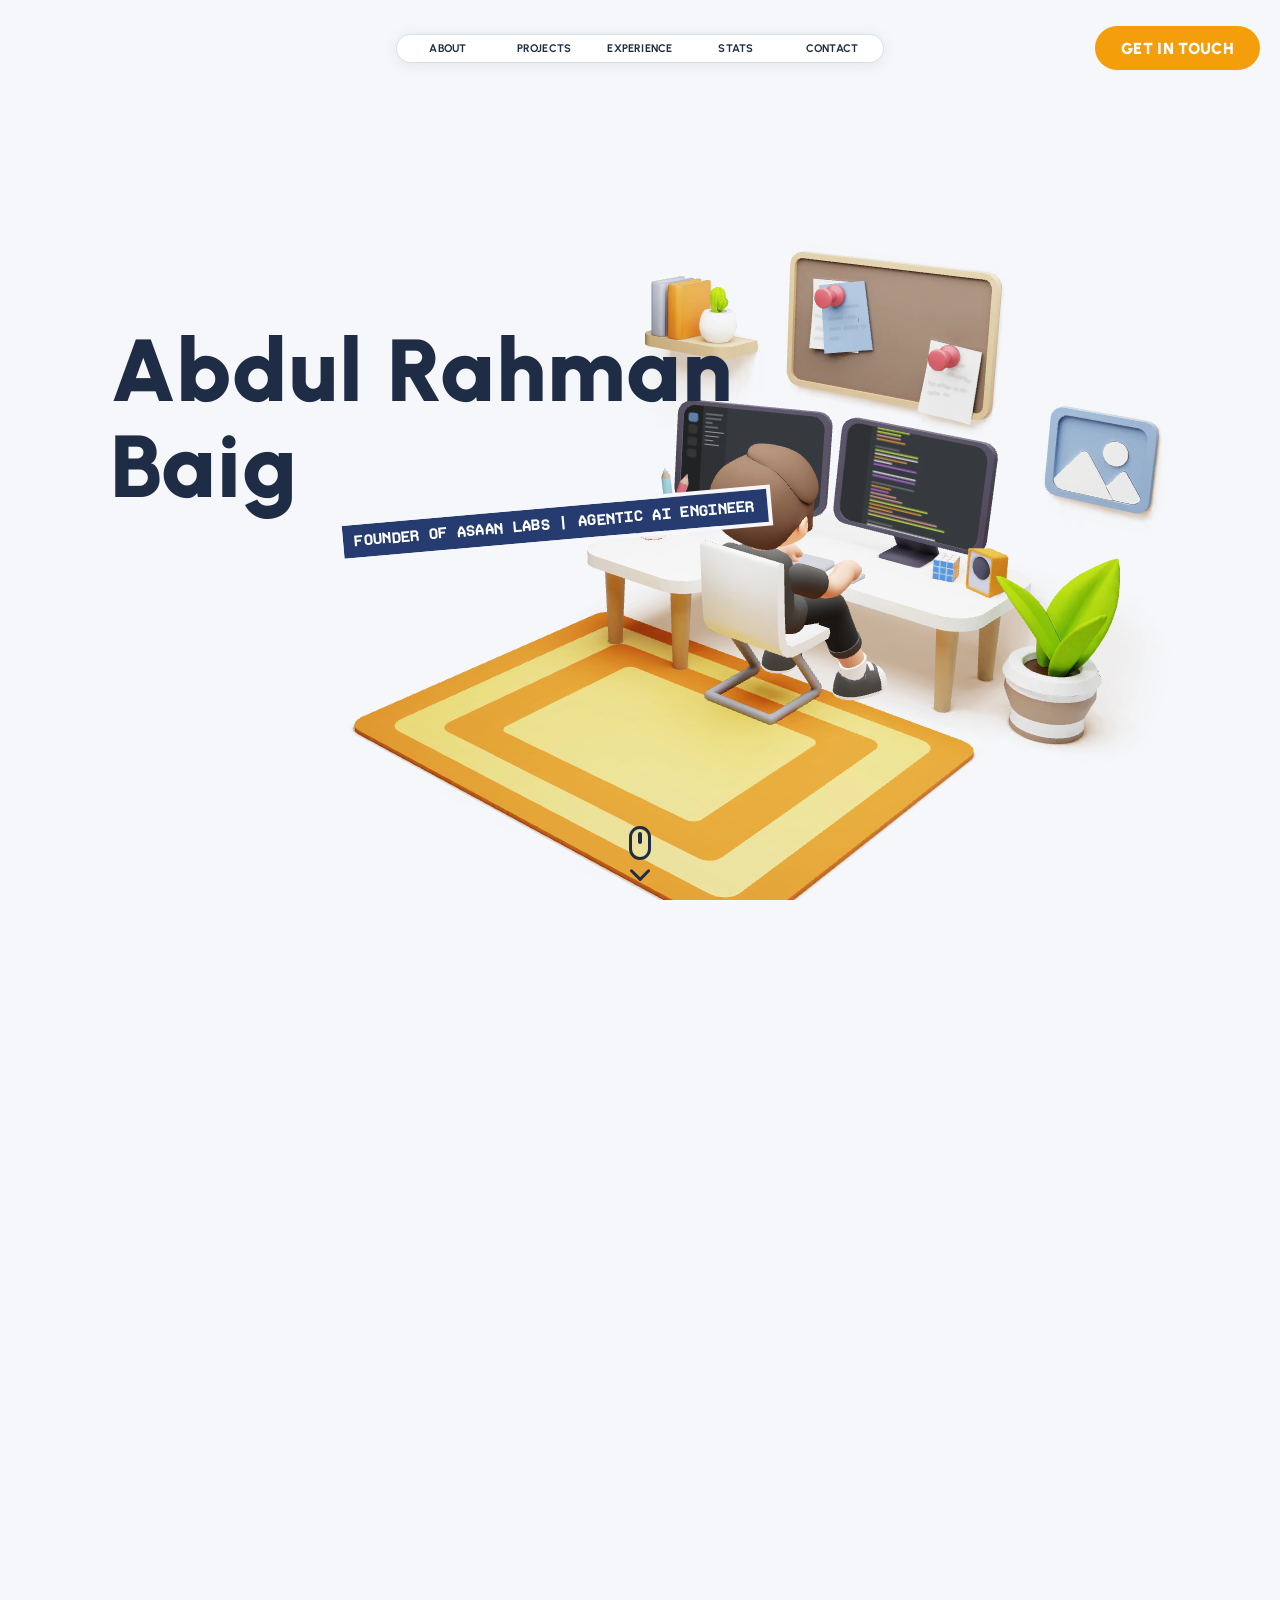
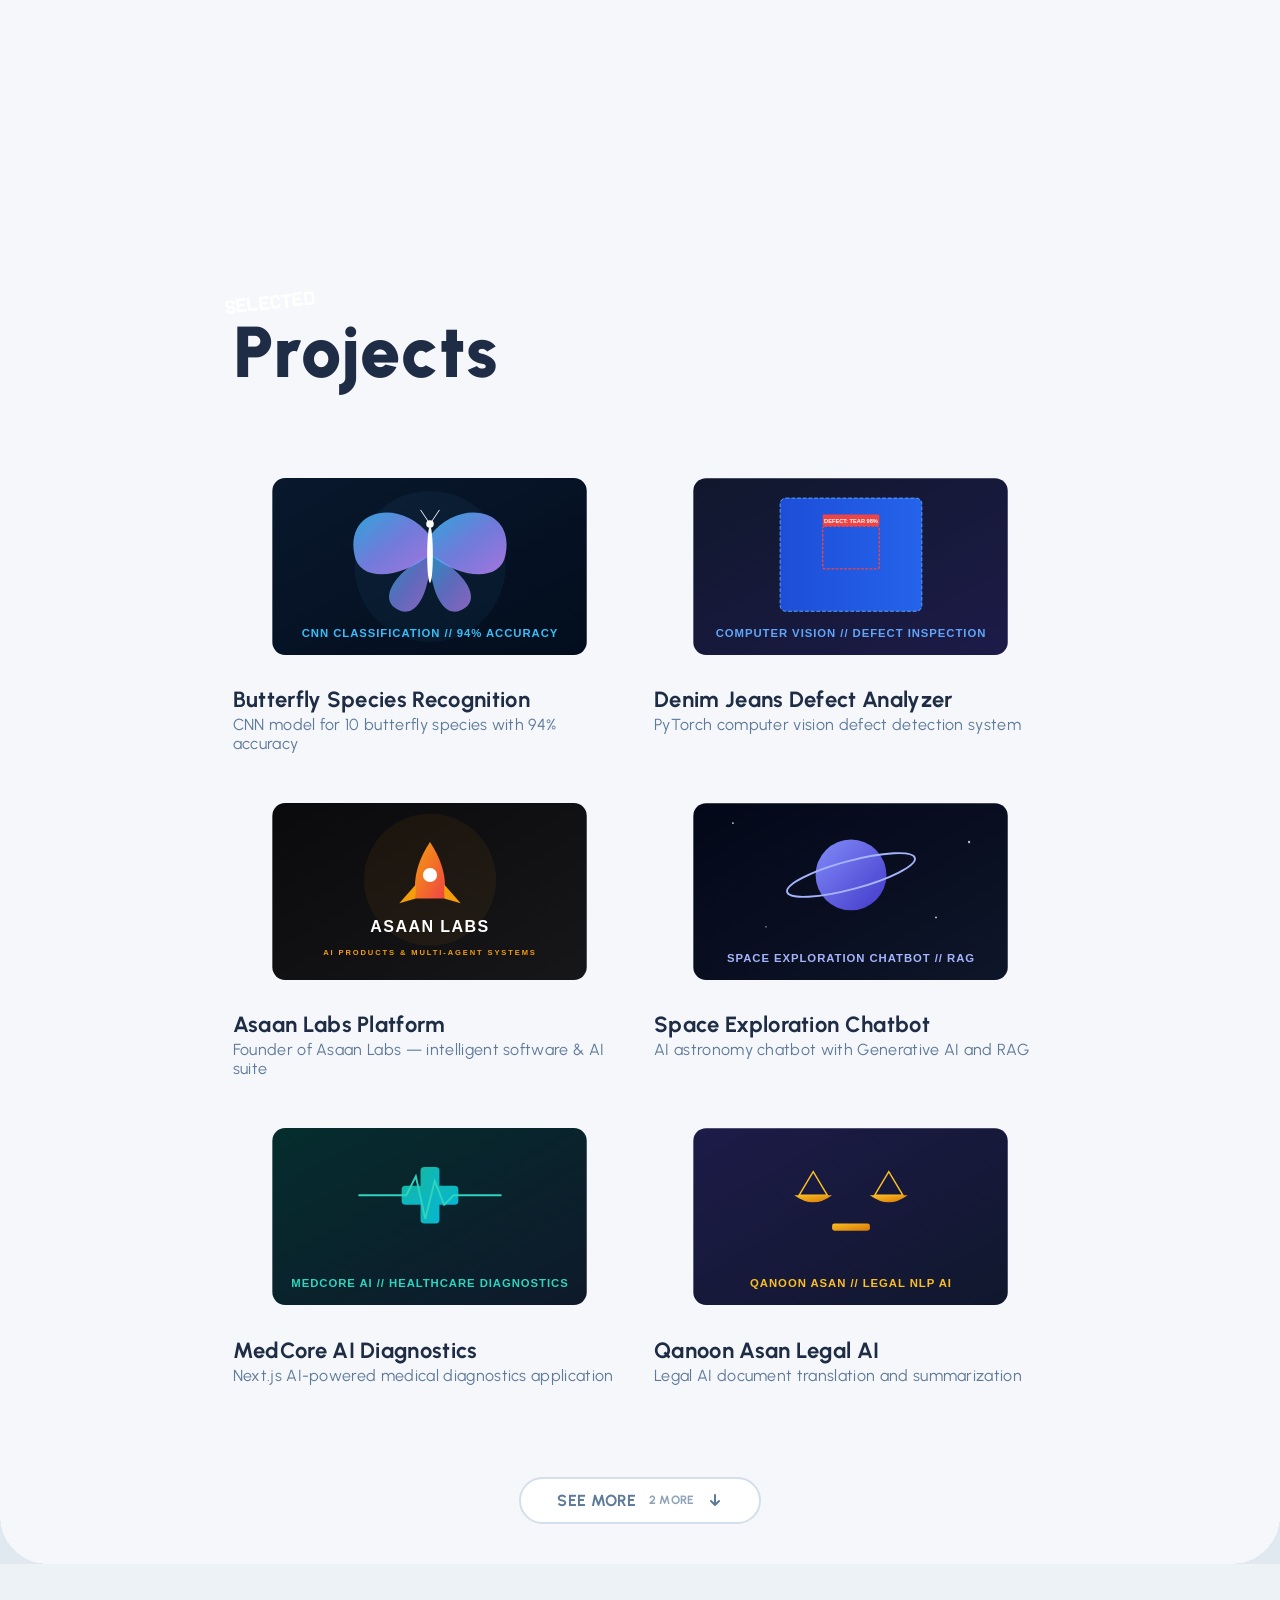
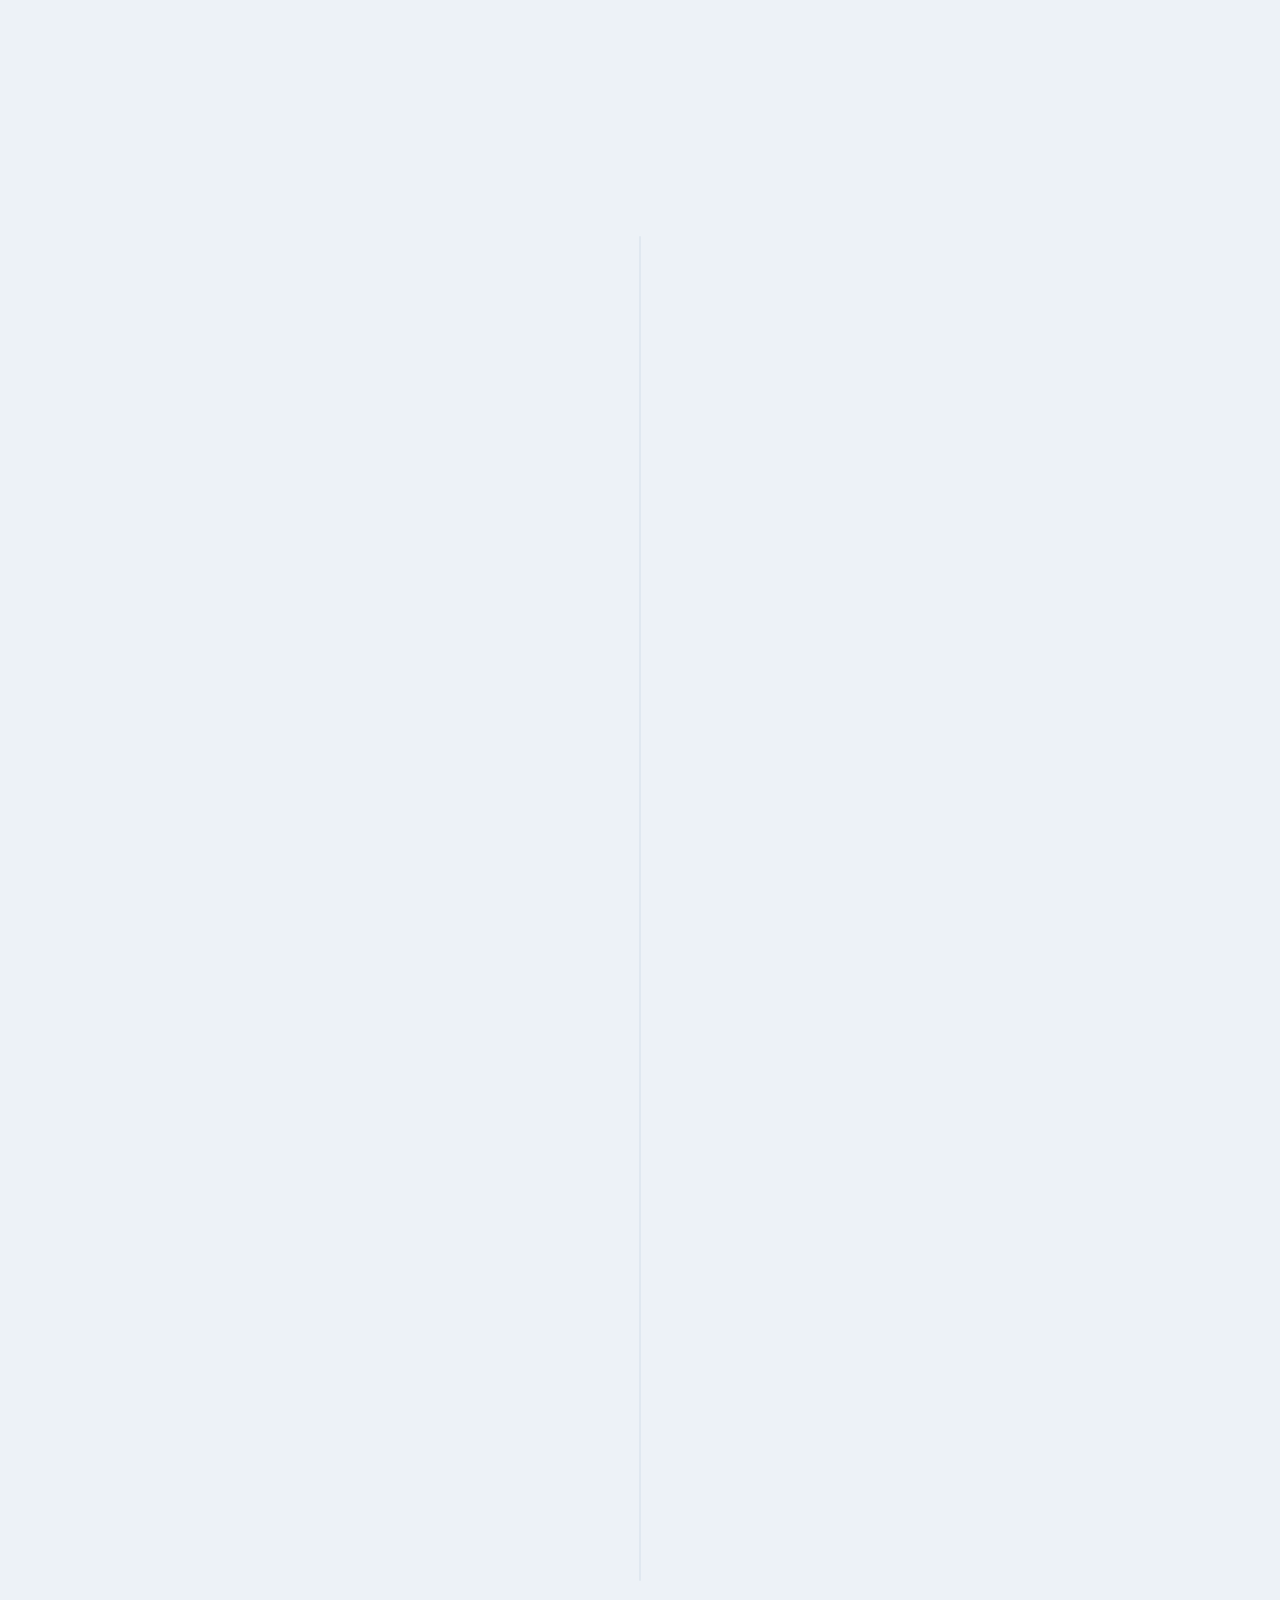
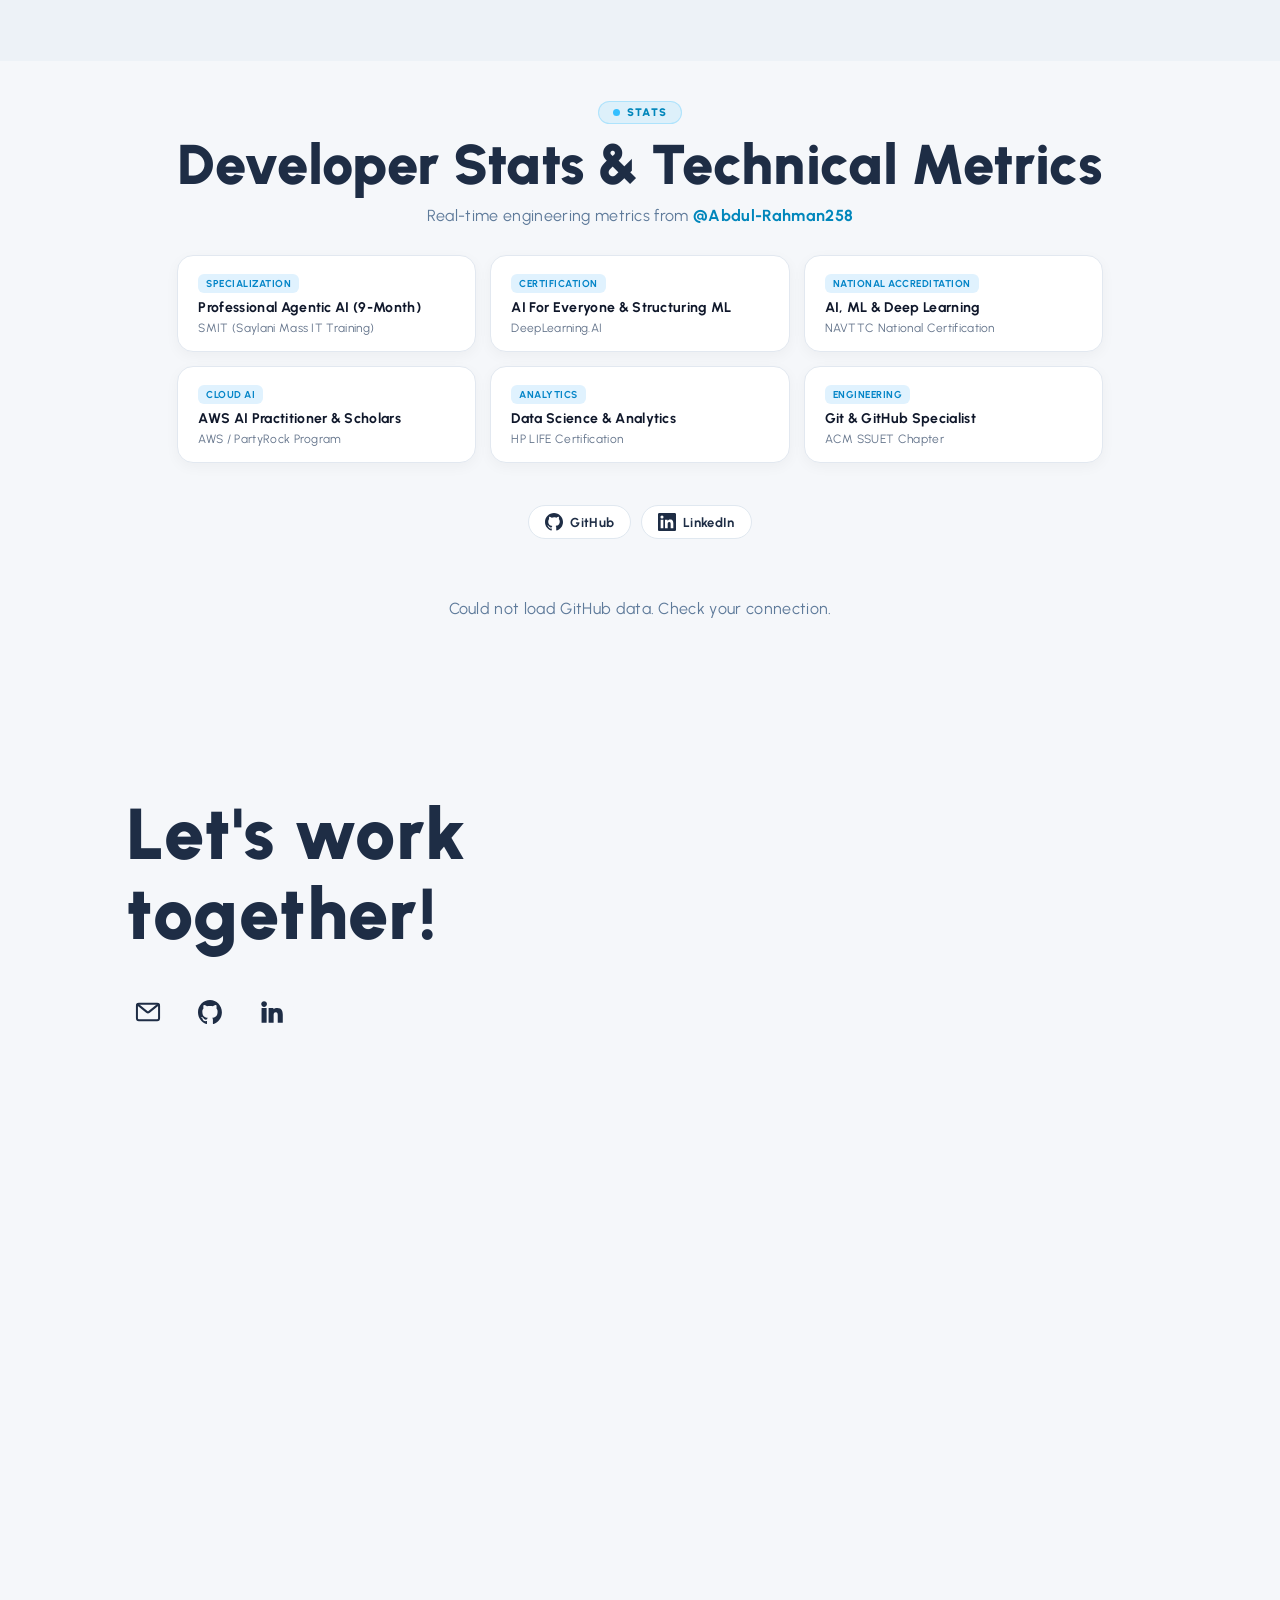
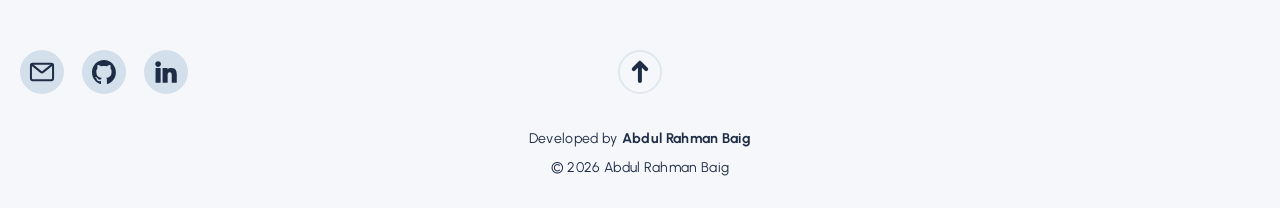
==== index.html @ 75587e3f "Updates" ====
<!DOCTYPE html><html lang="en"><head><meta charSet="utf-8"/><meta name="viewport" content="width=device-width, initial-scale=1"/><link rel="preload" href="/fonts/urbanist-400.woff2" as="font" crossorigin="anonymous" type="font/woff2"/><link rel="preload" href="/fonts/urbanist-700.woff2" as="font" crossorigin="anonymous" type="font/woff2"/><link rel="preload" href="/fonts/urbanist-900.woff2" as="font" crossorigin="anonymous" type="font/woff2"/><link rel="preload" href="/fonts/pro-font-windows-400.woff2" as="font" crossorigin="anonymous" type="font/woff2"/><link rel="preload" href="/fonts/pro-font-windows-700.woff2" as="font" crossorigin="anonymous" type="font/woff2"/><link rel="stylesheet" href="/_next/static/chunks/23jkplrzyi981.css" data-precedence="next"/><link rel="preload" as="script" fetchPriority="low" href="/_next/static/chunks/1jq4o6yq14o4c.js"/><script src="/_next/static/chunks/3ntqy24tcldj6.js" async=""></script><script src="/_next/static/chunks/3hdj40qmts5sf.js" async=""></script><script src="/_next/static/chunks/turbopack-0135yb693mdzp.js" async=""></script><script src="/_next/static/chunks/158myu8e_yme3.js" async=""></script><script src="/_next/static/chunks/237qxi7mzq37n.js" async=""></script><link rel="preload" href="/assets/P5lYWOQS.css" as="style" crossorigin="anonymous"/><link rel="preload" href="/fonts/urbanist-400.woff2" as="font" type="font/woff2" crossorigin="anonymous"/><link rel="preload" href="/fonts/urbanist-700.woff2" as="font" type="font/woff2" crossorigin="anonymous"/><link rel="preload" href="/fonts/urbanist-900.woff2" as="font" type="font/woff2" crossorigin="anonymous"/><link rel="preload" href="/fonts/pro-font-windows-400.woff2" as="font" type="font/woff2" crossorigin="anonymous"/><link rel="preload" href="/fonts/pro-font-windows-700.woff2" as="font" type="font/woff2" crossorigin="anonymous"/><title>Abdul Rahman Baig | AI Engineer - Computer Vision, NLP &amp; Data Science</title><meta name="description" content="AI &amp; Full Stack Engineer building intelligent applications with Computer Vision, NLP chatbots, and AI-driven tools using Python, PyTorch, TensorFlow, and FastAPI."/><link rel="icon" href="/icon.svg?icon.15jzos6zlbv7_.svg" sizes="any" type="image/svg+xml"/><link rel="stylesheet" crossorigin="anonymous" href="/assets/P5lYWOQS.css"/><script src="/_next/static/chunks/0cz1d0mv5g_q7.js" noModule=""></script></head><body class="is-loading"><div hidden=""><!--$--><!--/$--></div><div id="app"></div><div class="preloader" style="position:fixed;inset:0;z-index:9999;background:#f5f7fa;display:flex;flex-direction:column;align-items:center;justify-content:center;gap:20px"><div class="preloader-content" style="position:relative;width:80px;height:80px;display:flex;align-items:center;justify-content:center"><svg class="preloader-ring" viewBox="0 0 80 80" xmlns="http://www.w3.org/2000/svg" style="position:absolute;inset:0;width:80px;height:80px"><circle class="preloader-ring-track" cx="40" cy="40" r="32" fill="none" stroke="#d4dfec" stroke-width="3"></circle><circle class="preloader-ring-arc" cx="40" cy="40" r="32" fill="none" stroke="rgb(52,191,255)" stroke-width="3" stroke-linecap="round" stroke-dasharray="60 141"></circle></svg><span class="preloader-initials" style="position:relative;font-family:Arial,sans-serif;font-weight:900;font-size:22px;color:#1e2d45;letter-spacing:-1px;z-index:1">ARB</span></div><span class="preloader-label" style="font-family:Arial,sans-serif;font-size:14px;font-weight:700;color:#5e7a9a;letter-spacing:0.12em;text-transform:uppercase">Abdul Rahman Baig</span></div><!--$--><!--/$--><script src="/_next/static/chunks/1jq4o6yq14o4c.js" id="_R_" async=""></script><script>(self.__next_f=self.__next_f||[]).push([0])</script><script>self.__next_f.push([1,"1:\"$Sreact.fragment\"\n2:I[39756,[\"/_next/static/chunks/158myu8e_yme3.js\"],\"default\"]\n3:I[37457,[\"/_next/static/chunks/158myu8e_yme3.js\"],\"default\"]\n4:I[47257,[\"/_next/static/chunks/158myu8e_yme3.js\"],\"ClientPageRoot\"]\n5:I[52683,[\"/_next/static/chunks/158myu8e_yme3.js\",\"/_next/static/chunks/237qxi7mzq37n.js\"],\"default\"]\n8:I[97367,[\"/_next/static/chunks/158myu8e_yme3.js\"],\"OutletBoundary\"]\n9:\"$Sreact.suspense\"\nb:I[97367,[\"/_next/static/chunks/158myu8e_yme3.js\"],\"ViewportBoundary\"]\nd:I[97367,[\"/_next/static/chunks/158myu8e_yme3.js\"],\"MetadataBoundary\"]\nf:I[68027,[\"/_next/static/chunks/158myu8e_yme3.js\"],\"default\",1]\n:HL[\"/_next/static/chunks/23jkplrzyi981.css\",\"style\"]\n:HL[\"/fonts/urbanist-400.woff2\",\"font\",{\"crossOrigin\":\"anonymous\",\"type\":\"font/woff2\"}]\n:HL[\"/fonts/urbanist-700.woff2\",\"font\",{\"crossOrigin\":\"anonymous\",\"type\":\"font/woff2\"}]\n:HL[\"/fonts/urbanist-900.woff2\",\"font\",{\"crossOrigin\":\"anonymous\",\"type\":\"font/woff2\"}]\n:HL[\"/fonts/pro-font-windows-400.woff2\",\"font\",{\"crossOrigin\":\"anonymous\",\"type\":\"font/woff2\"}]\n:HL[\"/fonts/pro-font-windows-700.woff2\",\"font\",{\"crossOrigin\":\"anonymous\",\"type\":\"font/woff2\"}]\n:HL[\"/assets/P5lYWOQS.css\",\"style\",{\"crossOrigin\":\"anonymous\"}]\n"])</script><script>self.__next_f.push([1,"0:{\"P\":null,\"c\":[\"\",\"\"],\"q\":\"\",\"i\":false,\"f\":[[[\"\",{\"children\":[\"__PAGE__\",{}]},\"$undefined\",\"$undefined\",16],[[\"$\",\"$1\",\"c\",{\"children\":[[[\"$\",\"link\",\"0\",{\"rel\":\"stylesheet\",\"href\":\"/_next/static/chunks/23jkplrzyi981.css\",\"precedence\":\"next\",\"crossOrigin\":\"$undefined\",\"nonce\":\"$undefined\"}],[\"$\",\"script\",\"script-0\",{\"src\":\"/_next/static/chunks/158myu8e_yme3.js\",\"async\":true,\"nonce\":\"$undefined\"}]],[\"$\",\"html\",null,{\"lang\":\"en\",\"children\":[[\"$\",\"head\",null,{\"children\":[[\"$\",\"link\",null,{\"rel\":\"preload\",\"href\":\"/fonts/urbanist-400.woff2\",\"as\":\"font\",\"type\":\"font/woff2\",\"crossOrigin\":\"anonymous\"}],[\"$\",\"link\",null,{\"rel\":\"preload\",\"href\":\"/fonts/urbanist-700.woff2\",\"as\":\"font\",\"type\":\"font/woff2\",\"crossOrigin\":\"anonymous\"}],[\"$\",\"link\",null,{\"rel\":\"preload\",\"href\":\"/fonts/urbanist-900.woff2\",\"as\":\"font\",\"type\":\"font/woff2\",\"crossOrigin\":\"anonymous\"}],[\"$\",\"link\",null,{\"rel\":\"preload\",\"href\":\"/fonts/pro-font-windows-400.woff2\",\"as\":\"font\",\"type\":\"font/woff2\",\"crossOrigin\":\"anonymous\"}],[\"$\",\"link\",null,{\"rel\":\"preload\",\"href\":\"/fonts/pro-font-windows-700.woff2\",\"as\":\"font\",\"type\":\"font/woff2\",\"crossOrigin\":\"anonymous\"}],[\"$\",\"link\",null,{\"rel\":\"stylesheet\",\"crossOrigin\":\"anonymous\",\"href\":\"/assets/P5lYWOQS.css\"}]]}],[\"$\",\"body\",null,{\"className\":\"is-loading\",\"children\":[\"$\",\"$L2\",null,{\"parallelRouterKey\":\"children\",\"error\":\"$undefined\",\"errorStyles\":\"$undefined\",\"errorScripts\":\"$undefined\",\"template\":[\"$\",\"$L3\",null,{}],\"templateStyles\":\"$undefined\",\"templateScripts\":\"$undefined\",\"notFound\":[[[\"$\",\"title\",null,{\"children\":\"404: This page could not be found.\"}],[\"$\",\"div\",null,{\"style\":{\"fontFamily\":\"system-ui,\\\"Segoe UI\\\",Roboto,Helvetica,Arial,sans-serif,\\\"Apple Color Emoji\\\",\\\"Segoe UI Emoji\\\"\",\"height\":\"100vh\",\"textAlign\":\"center\",\"display\":\"flex\",\"flexDirection\":\"column\",\"alignItems\":\"center\",\"justifyContent\":\"center\"},\"children\":[\"$\",\"div\",null,{\"children\":[[\"$\",\"style\",null,{\"dangerouslySetInnerHTML\":{\"__html\":\"body{color:#000;background:#fff;margin:0}.next-error-h1{border-right:1px solid rgba(0,0,0,.3)}@media (prefers-color-scheme:dark){body{color:#fff;background:#000}.next-error-h1{border-right:1px solid rgba(255,255,255,.3)}}\"}}],[\"$\",\"h1\",null,{\"className\":\"next-error-h1\",\"style\":{\"display\":\"inline-block\",\"margin\":\"0 20px 0 0\",\"padding\":\"0 23px 0 0\",\"fontSize\":24,\"fontWeight\":500,\"verticalAlign\":\"top\",\"lineHeight\":\"49px\"},\"children\":404}],[\"$\",\"div\",null,{\"style\":{\"display\":\"inline-block\"},\"children\":[\"$\",\"h2\",null,{\"style\":{\"fontSize\":14,\"fontWeight\":400,\"lineHeight\":\"49px\",\"margin\":0},\"children\":\"This page could not be found.\"}]}]]}]}]],[]],\"forbidden\":\"$undefined\",\"unauthorized\":\"$undefined\"}]}]]}]]}],{\"children\":[[\"$\",\"$1\",\"c\",{\"children\":[[\"$\",\"$L4\",null,{\"Component\":\"$5\",\"serverProvidedParams\":{\"searchParams\":{},\"params\":{},\"promises\":[\"$@6\",\"$@7\"]}}],[[\"$\",\"script\",\"script-0\",{\"src\":\"/_next/static/chunks/237qxi7mzq37n.js\",\"async\":true,\"nonce\":\"$undefined\"}]],[\"$\",\"$L8\",null,{\"children\":[\"$\",\"$9\",null,{\"name\":\"Next.MetadataOutlet\",\"children\":\"$@a\"}]}]]}],{},null,false,null]},null,false,null],[\"$\",\"$1\",\"h\",{\"children\":[null,[\"$\",\"$Lb\",null,{\"children\":\"$Lc\"}],[\"$\",\"div\",null,{\"hidden\":true,\"children\":[\"$\",\"$Ld\",null,{\"children\":[\"$\",\"$9\",null,{\"name\":\"Next.Metadata\",\"children\":\"$Le\"}]}]}],null]}],false]],\"m\":\"$undefined\",\"G\":[\"$f\",[[\"$\",\"link\",\"0\",{\"rel\":\"stylesheet\",\"href\":\"/_next/static/chunks/23jkplrzyi981.css\",\"precedence\":\"next\",\"crossOrigin\":\"$undefined\",\"nonce\":\"$undefined\"}]]],\"S\":true,\"h\":null,\"s\":\"$undefined\",\"l\":\"$undefined\",\"p\":\"$undefined\",\"d\":\"$undefined\",\"b\":\"tQLpzHe1lar-nyZ0ok127\"}\n"])</script><script>self.__next_f.push([1,"6:{}\n7:\"$0:f:0:1:1:children:0:props:children:0:props:serverProvidedParams:params\"\n"])</script><script>self.__next_f.push([1,"c:[[\"$\",\"meta\",\"0\",{\"charSet\":\"utf-8\"}],[\"$\",\"meta\",\"1\",{\"name\":\"viewport\",\"content\":\"width=device-width, initial-scale=1\"}]]\n"])</script><script>self.__next_f.push([1,"10:I[27201,[\"/_next/static/chunks/158myu8e_yme3.js\"],\"IconMark\"]\na:null\ne:[[\"$\",\"title\",\"0\",{\"children\":\"Abdul Rahman Baig | AI Engineer - Computer Vision, NLP \u0026 Data Science\"}],[\"$\",\"meta\",\"1\",{\"name\":\"description\",\"content\":\"AI \u0026 Full Stack Engineer building intelligent applications with Computer Vision, NLP chatbots, and AI-driven tools using Python, PyTorch, TensorFlow, and FastAPI.\"}],[\"$\",\"link\",\"2\",{\"rel\":\"icon\",\"href\":\"/icon.svg?icon.15jzos6zlbv7_.svg\",\"sizes\":\"any\",\"type\":\"image/svg+xml\"}],[\"$\",\"$L10\",\"3\",{}]]\n"])</script></body></html>
---- _next/static/chunks/23jkplrzyi981.css ----
html,body{width:100%;min-height:100%;margin:0;padding:0}
---- assets/P5lYWOQS.css ----
@charset "UTF-8";*,*:before,*:after{margin:0;padding:0;box-sizing:border-box;-webkit-tap-highlight-color:rgba(255,255,255,0)}a{text-decoration:none;color:inherit}:where([hidden]:not([hidden=until-found])){display:none!important}:where(html){-webkit-text-size-adjust:none}@supports not (min-block-size: 100dvb){:where(html){block-size:100%}}@media (prefers-reduced-motion: no-preference){:where(html:focus-within){scroll-behavior:smooth}}:where(body){-webkit-font-smoothing:antialiased}:where(input,button,textarea,select){font:inherit;color:inherit}:where(textarea){resize:block}:where(button,select,summary,[role=button],[role=option]){cursor:pointer}:where(:disabled){cursor:not-allowed}:where(label:has(>input:disabled),label:has(+input:disabled)){cursor:not-allowed}:where(button){border-style:solid}:where(a){text-underline-offset:.2ex}:where(ul,ol){list-style:none}:where(img,svg,video,canvas,audio,iframe,embed,object){display:block}:where(img,picture,svg){max-inline-size:100%;block-size:auto}:where(p,h1,h2,h3,h4,h5,h6){overflow-wrap:break-word}:where(h1,h2,h3){line-height:calc(1em + .5rem)}:where(hr){border:none;border-block-start:1px solid;color:inherit;block-size:0;overflow:visible}:where(.visually-hidden:not(:focus,:active,:focus-within,.not-visually-hidden)){clip-path:inset(50%)!important;height:1px!important;width:1px!important;overflow:hidden!important;position:absolute!important;white-space:nowrap!important;border:0!important}:root{--height-header: 72px;--breakpoint-sm: 480px;--breakpoint-md: 840px;--breakpoint-lg: 1024px;--breakpoint-xl: 1280px;--breakpoint-xxl: 1600px;--breakpoint-xxxl: 1920px;--icon-size-xxs: 12px;--icon-size-xs: 16px;--icon-size-sm: 20px;--icon-size-md: 28px;--icon-size-lg: 36px;--ease-smooth: cubic-bezier(.6, 0, .25, 1);--ease-power2-out: cubic-bezier(.25, .46, .45, .94);--ease-power2-in: cubic-bezier(.165, .84, .44, 1);--transition-route-duration: .5s;--transition-route-ease: cubic-bezier(.6, 0, .25, 1);--z-index-background: 0;--z-index-layout: 10;--z-index-header-home: 20;--z-index-project-background: 50;--z-index-layout-project: 70;--z-index-header: 90;--z-index-preloader: 100;--line-height-copy: 1.3;--line-height-title: 1.1;--radius-sm: 6px;--radius-md: 12px;--radius-lg: 16px;--radius-xl: 24px;--radius-xxl: 24px;--font-size-xxs: 12px;--font-size-xs: 12px;--font-size-sm: 14px;--font-size-md: 16px;--font-size-lg: 18px;--font-size-xl: 20px;--font-size-xxl: 26px;--font-size-title-xxs: 18px;--font-size-title-xs: 22px;--font-size-title-sm: 28px;--font-size-title-md: 44px;--font-size-title-lg: 56px;--font-size-title-xl: 72px;--font-size-title-xxl: 88px;--font-size-title-xxxl: 112px;--space-outer: 16px;--space-xxs: 4px;--space-xs: 8px;--space-sm: 12px;--space-md: 18px;--space-lg: 28px;--space-xl: 36px;--space-xxl: 48px;--space-xxxl: 64px;--stroke-sm: 1px;--stroke-md: 2px;--stroke-lg: 4px;--stroke-xl: 6px;--stroke-xxl: 8px}@media (min-width: 840px){:root{--radius-xxl: 48px;--height-header: 96px}}@media (min-width: 1280px){:root{--space-outer: 20px}}@media (min-width: 1600px){:root{--space-outer: 32px}}:root{--color-text-400: #1e2d45;--color-text-300: #5e7a9a;--color-grayscale-500: #d4dfec;--color-grayscale-400: #e0e8f0;--color-beige-700: #d4dfec;--color-beige-600: #e0e8f0;--color-beige-500: #edf2f7;--color-beige-400: #f5f7fa;--color-background-400: #f5f7fa;--color-black-400: #1a2035;--color-gray-500: #6b7ea8;--color-gray-400: #94a3b8;--color-orange-400: #f59e0b;--color-white-400: #ffffff;--color-cyan-500: #0086bb;--color-cyan-400: rgb(52, 191, 255);--color-text-cyan-400: #1e2d45;--color-text-cyan-300: #5e7a9a;--color-dark-blue-600: #234ba2;--color-dark-blue-500: #2d4eaa;--color-dark-blue-400: #3a5fc4;--color-hologram-top: rgba(52, 130, 255, .07);--color-hologram-bottom: rgba(30, 100, 220, .04)}@font-face{font-family:Urbanist;src:url(/fonts/urbanist-400.woff2) format("woff2");font-weight:400;font-style:normal;font-display:swap}@font-face{font-family:Urbanist;src:url(/fonts/urbanist-700.woff2) format("woff2");font-weight:700;font-style:normal;font-display:swap}@font-face{font-family:Urbanist;src:url(/fonts/urbanist-900.woff2) format("woff2");font-weight:900;font-style:normal;font-display:swap}@font-face{font-family:ProFontWindows;src:url(/fonts/pro-font-windows-400.woff2) format("woff2");font-weight:400;font-style:normal;font-display:swap}@font-face{font-family:ProFontWindows;src:url(/fonts/pro-font-windows-700.woff2) format("woff2");font-weight:700;font-style:normal;font-display:swap}.grid{display:grid;grid-template-columns:repeat(12,1fr);width:100%;gap:var(--space-md);margin:0 auto;max-width:calc(var(--breakpoint-xxxl))}@media (min-width: 840px){.grid{gap:var(--space-xl)}}html.lenis,html.lenis body{height:auto}.lenis:not(.lenis-autoToggle).lenis-stopped{overflow:clip}.lenis [data-lenis-prevent],.lenis [data-lenis-prevent-wheel],.lenis [data-lenis-prevent-touch]{overscroll-behavior:contain}.lenis.lenis-smooth iframe{pointer-events:none}.lenis.lenis-autoToggle{transition-property:overflow;transition-duration:1ms;transition-behavior:allow-discrete}.project-cubewar{--color-text-400: rgb(255, 255, 255);--color-text-300: rgb(195, 204, 219);--color-accent-400: #008dff;--color-accent-text-400: white;--color-hover: #060f1f;--color-grayscale-500: #2b4169;--color-grayscale-400: #2b4169;--color-background-400: #364e7c;--color-background-300: #1c2f4f}.project-quibbo{--color-text-400: rgb(20, 29, 37);--color-text-300: rgb(72, 85, 97);--color-accent-400: rgb(31, 129, 249);--color-accent-text-400: white;--color-hover: rgb(20, 29, 37);--color-grayscale-500: rgb(226, 233, 238);--color-grayscale-400: rgb(226, 233, 238);--color-background-400: rgb(243, 247, 250);--color-background-300: white}.project-particles{--color-text-400: white;--color-text-300: rgb(149, 155, 150);--color-accent-400: #22904b;--color-accent-text-400: white;--color-hover: #000000;--color-grayscale-500: #2c2f2c;--color-grayscale-400: #2c2f2c;--color-background-400: #191c19;--color-background-300: #141614}.project-pokedex{--color-text-400: #0c1b3a;--color-text-300: rgb(105, 111, 116);--color-hover: #011030;--color-hover-text: #ffffff;--color-accent-400: #ff5350;--color-accent-text-400: white;--color-grayscale-500: #d9dde7;--color-grayscale-400: #d9dde7;--color-background-400: #e9edf6;--color-background-300: #f9fbfe}.project-sharkie{--color-text-400: #ffffff;--color-text-300: #c6d2f2;--color-hover: #00173f;--color-hover-text: #ffffff;--color-accent-400: #176cfe;--color-accent-text-400: white;--color-grayscale-500: #364f94;--color-grayscale-400: #263e82;--color-background-400: #263e82;--color-background-300: rgb(22, 41, 94)}.project-streakon{--color-text-400: #ffffff;--color-text-300: rgb(197, 197, 197);--color-hover: rgb(41, 41, 41);--color-hover-text: #ffffff;--color-accent-400: #fec600;--color-accent-text-400: rgb(44, 44, 44);--color-grayscale-500: rgb(25, 25, 25);--color-grayscale-400: rgb(33, 33, 33);--color-background-400: #141414;--color-background-300: #090909}.preloader{position:fixed;z-index:var(--z-index-preloader);inset:0;width:100%;height:100%;background-color:#f5f7fa;display:flex;flex-direction:column;justify-content:center;align-items:center;gap:20px;transition:opacity .5s cubic-bezier(.4,0,.2,1);opacity:1}.preloader:before{content:"";position:absolute;top:0;left:0;width:100%;height:3px;background:linear-gradient(90deg,#34bfff,#f59e0b)}.preloader-content{position:relative;width:72px;height:72px;display:flex;align-items:center;justify-content:center}.preloader-ring{position:absolute;inset:0;width:72px;height:72px;animation:preloader-rotate 1.2s linear infinite;transform-origin:center center}.preloader-ring-track{fill:none;stroke:#34bfff1f;stroke-width:3}.preloader-ring-arc{fill:none;stroke:#34bfff;stroke-width:3;stroke-linecap:round;stroke-dasharray:50 130}.preloader-initials{font-family:Urbanist,sans-serif;font-weight:900;font-size:16px;letter-spacing:.08em;color:#1e2d45;-webkit-user-select:none;user-select:none}.preloader-label{font-family:Urbanist,sans-serif;font-size:13px;font-weight:500;letter-spacing:.12em;text-transform:uppercase;color:#5e7a9a;-webkit-user-select:none;user-select:none}.preloader-hidden{opacity:0;pointer-events:none!important}.preloader-hidden *{pointer-events:none!important}@keyframes preloader-rotate{0%{transform:rotate(-90deg)}to{transform:rotate(270deg)}}html{background:var(--color-background-400);color:var(--color-text-400);--icon-color: var(--color-text-400);font-family:Urbanist;letter-spacing:.02em;overflow-y:scroll!important;--vh: 1vh;--dvh: 1vh;--svh: 1vh;--lvh: 1vh;--dvh: 1dvh;--svh: 1svh;--lvh: 1lvh;--vw: 1vw;--dvw: 1vw;--svw: 1vw;--lvw: 1vw;--dvw: 1dvw;--svw: 1svw;--lvw: 1lvw}.is-loading{overscroll-behavior:none;position:fixed;width:calc(var(--svw) * 100);height:calc(var(--svh) * 100)}::selection{background:#34bfff;color:#1e2d45;text-shadow:none}::-moz-selection{background:#34bfff;color:#1e2d45;text-shadow:none}.children-unclickable{pointer-events:all}.children-unclickable *{pointer-events:none}.button-wrapper[data-v-8f5c0673]{border:none;border-radius:100px;letter-spacing:.02em;font-size:var(--font-size-md);font-weight:800;text-align:center;white-space:nowrap;text-transform:uppercase;background-color:transparent;transition:background-color .1s ease-in-out,color .1s ease-in-out,border-color .1s ease-in-out}.button-wrapper-rounded[data-v-8f5c0673]{border-radius:50%;aspect-ratio:1}.button-wrapper-accent[data-v-8f5c0673]{background-color:var(--color-accent-400, var(--color-orange-400));color:var(--color-accent-text-400, var(--color-white-400));--icon-color: var(--color-accent-text-400, var(--color-white-400))}@media (hover: hover) and (pointer: fine){.button-wrapper-accent[data-v-8f5c0673]:hover{background-color:var(--color-hover, var(--color-black-400));color:var(--color-hover-text, var(--color-white-400));--icon-color: var(--color-hover-text, var(--color-white-400))}}.button-wrapper-theme[data-v-8f5c0673]{background-color:var(--color-grayscale-500);color:var(--color-text-400);--icon-color: var(--color-text-400)}@media (hover: hover) and (pointer: fine){.button-wrapper-theme[data-v-8f5c0673]:hover{background-color:var(--color-hover, var(--color-black-400));color:var(--color-white-400);--icon-color: var(--color-white-400)}}.button-wrapper-background[data-v-8f5c0673]{background-color:var(--color-background-400);color:var(--color-text-400);--icon-color: var(--color-text-400)}@media (hover: hover) and (pointer: fine){.button-wrapper-background[data-v-8f5c0673]:hover{background-color:var(--color-text-400);color:var(--color-background-400);--icon-color: var(--color-background-400)}}.button-wrapper-gray[data-v-8f5c0673]{background-color:var(--color-gray-400);color:var(--color-white-400);--icon-color: var(--color-white-400)}@media (hover: hover) and (pointer: fine){.button-wrapper-gray[data-v-8f5c0673]:hover{background-color:var(--color-gray-500)}}.button-wrapper-border[data-v-8f5c0673]{border:2px solid var(--color-grayscale-400);color:var(--color-text-400);--icon-color: var(--color-text-400)}@media (hover: hover) and (pointer: fine){.button-wrapper-border[data-v-8f5c0673]:hover{background-color:var(--color-hover, var(--color-black-400));color:var(--color-white-400);--icon-color: var(--color-white-400);border-color:var(--color-hover, var(--color-black-400))}}.button[data-v-4912492e]{display:flex;align-items:center;justify-content:center}.button-size-sm[data-v-4912492e]{height:38px;padding:0 16px}.button-size-md[data-v-4912492e]{height:44px;padding:0 26px}.button-size-lg[data-v-4912492e]{height:50px;padding:0 34px}.logo-svg[data-v-11645b5a]{fill:var(--icon-color)}.button-round[data-v-801e9213]{display:flex;align-items:center;justify-content:center;aspect-ratio:1;border-radius:50%}.button-round-size-sm[data-v-801e9213]{width:32px;padding:6px}.button-round-size-md[data-v-801e9213]{width:44px;padding:10px}.button-round-size-lg[data-v-801e9213]{width:52px;padding:14px}.header[data-v-38507b3a]{position:fixed;top:0;display:flex;align-items:center;justify-content:space-between;left:50%;transform:translate(-50%);width:var(--breakpoint-xxxl);padding:0 var(--space-outer);max-width:100%;z-index:var(--z-index-header);height:var(--height-header);pointer-events:none;--scrolled: 0}.header-scrolled[data-v-38507b3a]{--scrolled: 1}.header-back[data-v-38507b3a]{pointer-events:none;opacity:0;transition:opacity .2s ease-in-out;transition-delay:.1s;pointer-events:auto}.header-back-icon[data-v-38507b3a]{width:100%;transform:rotate(180deg)}.header-back-isProjectPage[data-v-38507b3a]{pointer-events:auto;opacity:1}.header-left[data-v-38507b3a]{position:absolute;left:var(--space-outer);top:50%;transform:translateY(-50%)}.header-get-in-touch[data-v-38507b3a]{width:fit-content}.header-get-in-touch-isProjectPage[data-v-38507b3a]{opacity:1!important}.header-right[data-v-38507b3a]{position:absolute;right:var(--space-outer);top:50%;transform:translateY(-50%);pointer-events:auto;display:flex;align-items:center;gap:var(--space-sm)}.header-music-toggle[data-v-38507b3a]{display:flex}.header-dark[data-v-38507b3a]{color:var(--color-white-400);--icon-color: var(--color-white-400)}.header-get-in-touch[data-v-38507b3a]{display:none}@media (min-width: 840px){.header-get-in-touch[data-v-38507b3a]{display:flex}}.header-logo[data-v-38507b3a]{cursor:pointer;display:flex;gap:var(--space-xs);transition:color .2s ease-in-out;opacity:var(--scrolled);pointer-events:none}.header-logo-clickable[data-v-38507b3a]{pointer-events:all}@media (min-width: 840px){.header-logo[data-v-38507b3a]{gap:var(--space-sm)}}.header-logo-isProjectPage[data-v-38507b3a]{transition:opacity .2s ease-in-out;pointer-events:none;opacity:0}.header-logo-image[data-v-38507b3a]{width:36px}@media (min-width: 840px){.header-logo-image[data-v-38507b3a]{width:40px}}.header-logo-text[data-v-38507b3a]{font-weight:900;font-size:18px}@media (min-width: 840px){.header-logo-text[data-v-38507b3a]{font-size:20px}}.cursor-wrapper[data-v-f7210900]{position:fixed;top:0;left:0;pointer-events:none;z-index:9999;will-change:transform;display:none}@media (hover: hover) and (pointer: fine){.cursor-wrapper[data-v-f7210900]{display:block}}.cursor-scale[data-v-f7210900]{position:relative;transform-origin:center;will-change:transform;transition:transform .1s ease-in-out}.cursor[data-v-f7210900]{position:absolute;top:0;left:0;transform:translate(-50%,-50%);opacity:0;transition:opacity .1s ease-in-out}.cursor-active[data-v-f7210900]{opacity:1}.cursor-circle-black[data-v-f7210900]{width:26px;height:26px;border-radius:50%;border:4px solid var(--color-text-400)}.cursor-circle-white[data-v-f7210900]{width:26px;height:26px;border-radius:50%;border:4px solid var(--color-white-400)}.cursor-arrow[data-v-f7210900]{width:54px;height:54px;transition:background-color .1s ease-in-out,opacity .1s ease-in-out;background-color:var(--color-accent-400, var(--color-orange-400));border-radius:50%;display:flex;align-items:center;justify-content:center}.cursor-arrow-icon[data-v-f7210900]{color:var(--color-accent-text-400, var(--color-white-400));--icon-color: var(--color-accent-text-400, var(--color-white-400));width:24px}.cursor-arrow-external[data-v-f7210900]{width:54px;height:54px;transition:background-color .1s ease-in-out,opacity .1s ease-in-out;background-color:var(--color-accent-400, var(--color-orange-400));border-radius:50%;display:flex;align-items:center;justify-content:center}.cursor-arrow-external-icon[data-v-f7210900]{color:var(--color-accent-text-400, var(--color-white-400));--icon-color: var(--color-accent-text-400, var(--color-white-400));width:24px;transform:rotate(-45deg)}.layout[data-v-1d5c965f]{width:100%;display:flex;flex-direction:column;align-items:center;z-index:var(--z-index-layout);position:relative}.appearing-text[data-v-541b11c7]{position:relative}.appearing-text-value[data-v-541b11c7]{position:absolute}.appearing-text-clone[data-v-541b11c7]{visibility:hidden}.banner[data-v-aead22f6]{width:fit-content;transform-origin:center center;position:relative}.banner-background[data-v-aead22f6]{position:absolute;outline:var(--stroke-lg) solid var(--color-beige-400);background-color:#263c70;top:0;left:0;width:100%;height:100%;transform-origin:left center}.banner-size-sm[data-v-aead22f6]{padding:2px var(--space-xxs)}@media (min-width: 1024px){.banner-size-sm[data-v-aead22f6]{padding:var(--space-xxs) var(--space-xs)}}.banner-size-md[data-v-aead22f6]{padding:var(--space-xxs) var(--space-xs)}@media (min-width: 1024px){.banner-size-md[data-v-aead22f6]{padding:var(--space-xs) var(--space-sm)}}.banner-copy[data-v-aead22f6]{font-weight:700;color:var(--color-white-400);font-family:ProFontWindows;text-transform:uppercase}.banner-copy-size-sm[data-v-aead22f6]{font-size:var(--font-size-title-xxs)}@media (min-width: 1280px){.banner-copy-size-sm[data-v-aead22f6]{font-size:var(--font-size-title-xs)}}.banner-copy-size-md[data-v-aead22f6]{font-size:var(--font-size-title-xxs)}@media (min-width: 1024px){.banner-copy-size-md[data-v-aead22f6]{font-size:var(--font-size-title-xs)}}@media (min-width: 1280px){.banner-copy-size-md[data-v-aead22f6]{font-size:var(--font-size-title-sm)}}.hero[data-v-8f2c39cc]{max-height:calc(var(--lvh) * 100);height:calc(var(--lvh) * 100);width:100%;display:flex;position:relative;overflow:hidden}.hero-content[data-v-8f2c39cc]{align-items:center;justify-content:center;height:46%}@media (orientation: landscape){.hero-content[data-v-8f2c39cc]{height:100%}}@media (orientation: landscape) and (min-width: 840px){.hero-content[data-v-8f2c39cc]{padding-bottom:30%}}@media (orientation: landscape) and (min-width: 1024px){.hero-content[data-v-8f2c39cc]{padding-bottom:5%}}.hero-content-inner[data-v-8f2c39cc]{transform-origin:center center;grid-column:1/13;gap:var(--space-xxl);display:flex;flex-direction:column;align-items:center;justify-content:center;width:fit-content;position:relative;left:50%;transform:translate(-50%)}@media (orientation: landscape){.hero-content-inner[data-v-8f2c39cc]{left:0;transform:translate(0);grid-column:2/13;width:fit-content}}.hero-content-copys[data-v-8f2c39cc]{display:flex;flex-direction:column;gap:var(--space-sm)}@media (min-width: 840px){.hero-content-copys[data-v-8f2c39cc]{gap:var(--space-md)}}.hero-content-button[data-v-8f2c39cc]{width:fit-content}.hero-title[data-v-8f2c39cc]{font-weight:900;letter-spacing:.02em;font-size:var(--font-size-title-lg)}@media (orientation: landscape){.hero-title[data-v-8f2c39cc]{font-size:var(--font-size-title-lg)}}@media (orientation: landscape) and (min-height: 480px) and (min-width: 480px){.hero-title[data-v-8f2c39cc]{font-size:var(--font-size-title-xl)}}@media (orientation: landscape) and (min-height: 480px) and (min-width: 1280px){.hero-title[data-v-8f2c39cc]{font-size:var(--font-size-title-xxl)}}.hero-banner[data-v-8f2c39cc]{position:absolute;bottom:0;right:-16px;z-index:10;transform:rotate(-5deg) translateY(65%)}@media (min-width: 480px){.hero-banner[data-v-8f2c39cc]{right:-24px;transform:rotate(-5deg) translateY(70%)}}@media (min-width: 1024px){.hero-banner[data-v-8f2c39cc]{right:-32px;transform:rotate(-5deg) translateY(80%)}}.projected-element[data-v-39d7536c]{width:100%;height:100%}@media (orientation: landscape){.projected-element[data-v-39d7536c]{width:0;height:0;position:relative}}.box-description[data-v-577766e1]{--line-length: min(48px, calc(var(--svw) * 5));gap:var(--space-xxs);position:absolute;bottom:var(--count-height);width:calc(100% - var(--space-outer) * 2);left:var(--space-outer)}@media (orientation: landscape){.box-description[data-v-577766e1]{position:relative;left:0;bottom:0;width:480px;max-width:calc(var(--svw) * 38);transform:translate(-100%,-50%);padding-top:3px;padding-right:var(--line-length)}}@media (orientation: landscape) and (min-height: 480px){.box-description[data-v-577766e1]{width:410px;max-width:calc(var(--svw) * 32)}}.box-description-line[data-v-577766e1]{width:100%;height:1px;background-color:var(--color-cyan-400)}@media (orientation: landscape){.box-description-line[data-v-577766e1]{display:none}}.box-description-details[data-v-577766e1]{padding:var(--space-sm) var(--space-md);display:flex;align-items:center;justify-content:space-between}@media (orientation: landscape){.box-description-details[data-v-577766e1]{display:none}}.box-description-details-name[data-v-577766e1]{font-size:var(--font-size-title-xs);font-weight:900;color:#34bfff;text-shadow:0 0 16px rgba(52,191,255,.5)}.box-description-details-location[data-v-577766e1]{display:flex;align-items:center;gap:var(--space-xs);color:#b4dcffe6}.box-description-details-location-icon[data-v-577766e1]{width:var(--icon-size-xs);--icon-color: rgb(52, 191, 255);transform:translateY(-1px)}.box-description-details-location-copy[data-v-577766e1]{font-size:var(--font-size-md)}.box-description[data-v-577766e1]:after,.box-description[data-v-577766e1]:before{display:none}@media (orientation: landscape){.box-description[data-v-577766e1]:after,.box-description[data-v-577766e1]:before{display:block}}.box-description[data-v-577766e1]:after{content:"";position:absolute;top:50%;transform:translateY(-50%);right:0;width:11px;height:11px;background-color:var(--color-cyan-400);border-radius:50%}.box-description[data-v-577766e1]:before{content:"";position:absolute;top:50%;transform:translateY(-50%);right:0;width:var(--line-length);height:0;border-top:var(--stroke-sm) solid var(--color-cyan-400)}.box-description-content[data-v-577766e1]{border:var(--stroke-sm) solid rgba(52,191,255,.7);border-radius:var(--radius-md);background:linear-gradient(135deg,#0e285ad1,#08183cbf);backdrop-filter:blur(8px);-webkit-backdrop-filter:blur(8px);box-shadow:0 0 0 1px #34bfff26 inset,0 4px 24px #0064ff2e,0 0 32px #34bfff14;color:#c8e6fff2}@media (orientation: landscape){.box-description-content[data-v-577766e1]{padding:var(--space-xs) var(--space-sm)}}@media (orientation: landscape) and (min-width: 840px){.box-description-content[data-v-577766e1]{padding:var(--space-sm) var(--space-md)}}.box-description-copy[data-v-577766e1]{will-change:opacity;font-size:var(--font-size-md);padding:var(--space-sm) var(--space-md);color:#c8e6fff2;line-height:1.55;letter-spacing:.01em}@media (orientation: landscape){.box-description-copy[data-v-577766e1]{padding:0;font-size:var(--font-size-sm)}}@media (orientation: landscape) and (min-height: 480px){.box-description-copy[data-v-577766e1]{font-size:var(--font-size-lg)}}.box-services[data-v-9ff59da3]{--line-length: min(48px, calc(var(--svw) * 5));position:absolute;bottom:var(--count-height);width:calc(100% - var(--space-outer) * 2);left:var(--space-outer)}@media (orientation: landscape){.box-services[data-v-9ff59da3]{width:480px;max-width:calc(var(--svw) * 37);padding-left:var(--line-length);position:relative;left:0;bottom:0;padding-top:3px;transform:translateY(-50%)}}@media (orientation: landscape) and (min-height: 480px){.box-services[data-v-9ff59da3]{width:380px;max-width:calc(var(--svw) * 36)}}.box-services[data-v-9ff59da3]:after,.box-services[data-v-9ff59da3]:before{display:none}@media (orientation: landscape){.box-services[data-v-9ff59da3]:after,.box-services[data-v-9ff59da3]:before{display:block}}.box-services[data-v-9ff59da3]:after{content:"";position:absolute;top:50%;transform:translateY(-50%);left:0;width:11px;height:11px;background-color:var(--color-cyan-400);border-radius:50%}.box-services[data-v-9ff59da3]:before{content:"";position:absolute;top:50%;transform:translateY(-50%);left:0;height:0;border-top:var(--stroke-sm) solid var(--color-cyan-400)}@media (orientation: landscape){.box-services[data-v-9ff59da3]:before{width:var(--line-length)}}.box-services-content[data-v-9ff59da3]{border:var(--stroke-sm) solid rgba(52,191,255,.7);border-radius:var(--radius-md);background:linear-gradient(135deg,#0e285ad1,#08183cbf);backdrop-filter:blur(8px);-webkit-backdrop-filter:blur(8px);box-shadow:0 0 0 1px #34bfff26 inset,0 4px 24px #0064ff2e,0 0 32px #34bfff14;display:flex;flex-direction:column;gap:var(--space-sm);padding:var(--space-sm) var(--space-md);color:#c8e6fff2}@media (orientation: landscape){.box-services-content[data-v-9ff59da3]{padding:var(--space-xs) var(--space-sm)}}@media (min-width: 840px){.box-services-content[data-v-9ff59da3]{padding:var(--space-sm) var(--space-md)}}.box-services-list[data-v-9ff59da3]{display:flex;flex-direction:column;gap:var(--space-xs)}.box-services-list-item[data-v-9ff59da3]{display:flex;flex-direction:column;padding-left:18px;position:relative}.box-services-list-item[data-v-9ff59da3]:before{content:"";position:absolute;left:2px;top:6px;width:5px;height:5px;background-color:#34bfff;box-shadow:0 0 6px #34bfffcc;border-radius:50%}.box-services-list-item-name[data-v-9ff59da3]{font-size:var(--font-size-md);color:#c8e6fff2;letter-spacing:.01em}@media (orientation: landscape){.box-services-list-item-name[data-v-9ff59da3]{font-size:var(--font-size-sm)}}@media (orientation: landscape) and (min-height: 480px){.box-services-list-item-name[data-v-9ff59da3]{font-size:var(--font-size-lg)}}.box-services-title[data-v-9ff59da3]{font-size:var(--font-size-title-xs);font-weight:900;color:#34bfff;text-shadow:0 0 18px rgba(52,191,255,.6),0 0 4px rgba(52,191,255,.4);letter-spacing:.03em}@media (orientation: landscape){.box-services-title[data-v-9ff59da3]{font-size:var(--font-size-title-xxs)}}@media (orientation: landscape) and (min-height: 480px){.box-services-title[data-v-9ff59da3]{font-size:var(--font-size-title-xs)}}.box-details[data-v-b548f457]{--line-length: min(48px, calc(var(--svw) * 5));display:none}@media (orientation: landscape){.box-details[data-v-b548f457]{display:block;position:absolute;padding-bottom:3px;padding-right:var(--line-length);width:240px;max-width:calc(var(--svw) * 30);transform:translate(-100%,-50%)}}@media (orientation: landscape) and (min-height: 480px){.box-details[data-v-b548f457]{width:240px}}.box-details[data-v-b548f457]:after,.box-details[data-v-b548f457]:before{display:none}@media (orientation: landscape){.box-details[data-v-b548f457]:after,.box-details[data-v-b548f457]:before{display:block}}.box-details[data-v-b548f457]:after{content:"";position:absolute;top:50%;transform:translateY(-50%);right:0;width:11px;height:11px;background-color:var(--color-cyan-400);border-radius:50%}.box-details[data-v-b548f457]:before{content:"";position:absolute;top:50%;transform:translateY(-50%);right:0;width:var(--line-length);height:0;border-bottom:var(--stroke-sm) solid var(--color-cyan-400)}.box-details-content[data-v-b548f457]{border:var(--stroke-sm) solid rgba(52,191,255,.7);border-radius:var(--radius-md);background:linear-gradient(135deg,#0e285ad1,#08183cbf);backdrop-filter:blur(8px);-webkit-backdrop-filter:blur(8px);box-shadow:0 0 0 1px #34bfff26 inset,0 4px 24px #0064ff2e,0 0 32px #34bfff14;gap:var(--space-xxs);display:flex;flex-direction:row;justify-content:space-between;padding:var(--space-sm) var(--space-md);color:#fff}@media (orientation: landscape){.box-details-content[data-v-b548f457]{flex-direction:column;justify-content:flex-start;padding:var(--space-xs) var(--space-sm)}}@media (min-width: 840px){.box-details-content[data-v-b548f457]{padding:var(--space-sm) var(--space-md)}}.box-details-item[data-v-b548f457]{display:flex;align-items:center;gap:var(--space-xs);flex-direction:row;white-space:nowrap;height:var(--icon-size-sm);color:#b4dcffe6}.box-details-icon[data-v-b548f457]{width:var(--icon-size-xxs);transform:translateY(-1px);--icon-color: rgb(52, 191, 255)}@media (min-width: 840px){.box-details-icon[data-v-b548f457]{width:var(--icon-size-xs)}}.box-details-title[data-v-b548f457]{font-size:var(--font-size-title-xxs);font-weight:900;color:#34bfff;text-shadow:0 0 18px rgba(52,191,255,.6),0 0 4px rgba(52,191,255,.4);letter-spacing:.02em}@media (min-width: 840px){.box-details-title[data-v-b548f457]{font-size:var(--font-size-title-sm)}}.box-details-items[data-v-b548f457]{display:flex;font-size:var(--font-size-sm);flex-direction:column}@media (min-width: 840px){.box-details-items[data-v-b548f457]{font-size:var(--font-size-md)}}.box-details-items-copy[data-v-b548f457]{flex:.5}.progress-count[data-v-f1049d86]{font-size:var(--font-size-sm);font-weight:700;color:var(--color-text-cyan-400);font-family:ProFontWindows;text-align:center;align-items:center;height:var(--count-height);will-change:transform,opacity;padding:0 var(--space-lg)}@media (orientation: landscape){.progress-count[data-v-f1049d86]{display:none}}.progress-count-bar[data-v-f1049d86]{width:100%;height:1px;border-radius:var(--radius-md);grid-column:2/10;background-color:var(--color-hologram-bottom)}.progress-count-bar-fill[data-v-f1049d86]{background-color:var(--color-cyan-400);height:100%;border-radius:var(--radius-md)}.progress-count-percentage[data-v-f1049d86]{grid-column:10/12;white-space:nowrap}.about-content[data-v-1d8f724d]{position:absolute;color:var(--color-text-cyan-400);font-family:ProFontWindows;top:0;width:100%;padding:var(--space-outer);left:50%;transform:translate(-50%);height:calc(var(--lvh) * 100);--count-height: calc(max(calc((var(--lvh) - var(--svh)) * 100), 36px) + var(--space-outer))}.about-details[data-v-1d8f724d],.about-description[data-v-1d8f724d],.about-services[data-v-1d8f724d]{display:flex;justify-content:center;align-items:center;will-change:transform,opacity;height:100%;width:100%;position:absolute;top:0;left:0}@media (orientation: landscape){.about-details[data-v-1d8f724d],.about-description[data-v-1d8f724d],.about-services[data-v-1d8f724d]{width:100%;height:0;top:50%}}.about-progress-count[data-v-1d8f724d]{will-change:transform,opacity;position:absolute;bottom:0;left:var(--space-outer);width:calc(100% - var(--space-outer) * 2)}.notch[data-v-23b2a809]{aspect-ratio:1;overflow:hidden}.preview-card[data-v-f4b5dd72]{--hover: 0;position:relative;border-radius:var(--radius-xl);z-index:var(--z-index-layout)}.preview-card[data-v-f4b5dd72]:after{content:"";position:absolute;top:-8px;left:-8px;width:calc(100% + 16px);height:calc(100% + 16px);background-color:var(--color-grayscale-400);border-radius:var(--radius-xl);z-index:-1;opacity:0;pointer-events:none;transition:opacity .1s ease-in-out}@media (hover: hover) and (pointer: fine){.preview-card[data-v-f4b5dd72]:hover{--hover: 1}.preview-card[data-v-f4b5dd72]:hover:after{opacity:1}}.preview-card-content[data-v-f4b5dd72]{display:flex;flex-direction:column;gap:var(--space-md);padding-top:var(--space-xs)}@media (hover: hover) and (pointer: fine){.preview-card-overlay[data-v-f4b5dd72]{display:none}}.preview-card-notch[data-v-f4b5dd72]{position:absolute;color:var(--color-beige-400);--icon-color: var(--color-beige-400);transform:scale(-1) rotate(90deg);height:var(--radius-lg)}.preview-card-notch-left[data-v-f4b5dd72]{bottom:0;right:50px}.preview-card-notch-right[data-v-f4b5dd72]{bottom:50px;right:0}.preview-card-edge[data-v-f4b5dd72]{position:absolute;bottom:-1px;right:-1px;background-color:var(--color-beige-400);padding:6px 1px 1px 6px;border-radius:32px 0 0}.preview-card-button-arrow[data-v-f4b5dd72]{transition:transform .1s ease-in-out;width:100%;transform:rotate(calc(var(--hover) * -45deg))}.preview-card-image[data-v-f4b5dd72]{width:100%;height:100%;object-fit:cover}.preview-card-image-container[data-v-f4b5dd72]{transition:transform .1s ease-in-out;transform:scale(calc(1 + var(--hover) * .02));aspect-ratio:16/9}.preview-card-image-wrapper[data-v-f4b5dd72]{border-radius:var(--radius-lg);overflow:hidden;background-color:var(--color-beige-500)}.preview-card-top[data-v-f4b5dd72]{position:relative;width:100%;aspect-ratio:16/9}.preview-card-top-empty[data-v-f4b5dd72]{border:4px dashed var(--color-grayscale-500);border-radius:var(--radius-lg);background-color:var(--color-grayscale-400);display:flex;align-items:center;justify-content:center}.preview-card-top-empty-icon[data-v-f4b5dd72]{width:var(--icon-size-lg);color:var(--color-text-300);--icon-color: var(--color-text-300);--stroke-width: 4px}.preview-card-copys[data-v-f4b5dd72]{display:flex;flex-direction:column}.preview-card-title[data-v-f4b5dd72]{font-size:var(--font-size-title-xs);font-weight:700;color:var(--color-text-400)}.preview-card-description[data-v-f4b5dd72]{font-size:var(--font-size-md);color:var(--color-text-300);font-weight:500}.notch-section[data-v-ad05fe3a]{position:relative;width:100%;display:flex;flex-direction:row;justify-content:space-between}.notch-element[data-v-ad05fe3a]{width:var(--radius-xxl)}.notch-element-right[data-v-ad05fe3a]{transform:scaleX(-1)}.projects[data-v-564fafe6]{display:flex;flex-direction:column;align-items:center;justify-content:center;position:relative;width:100%;gap:var(--space-xl);padding-left:var(--space-outer);padding-right:var(--space-outer);background-color:var(--color-beige-400);min-height:calc(var(--lvh) * 100 + var(--radius-xxl));padding-top:96px;padding-bottom:40px}@media (min-width: 840px){.projects[data-v-564fafe6]{padding-top:144px;padding-bottom:40px;gap:var(--space-xxl)}}@media (min-width: 1024px){.projects[data-v-564fafe6]{gap:var(--space-xxxl)}}.projects-title[data-v-564fafe6]{position:relative;padding-top:var(--space-md);grid-column:1/13}@media (min-width: 840px){.projects-title[data-v-564fafe6]{grid-column:1/10}}@media (min-width: 1024px){.projects-title[data-v-564fafe6]{grid-column:3/8}}.projects-title-copy[data-v-564fafe6]{font-weight:900;letter-spacing:.02em;font-size:var(--font-size-title-md)}@media (min-width: 480px){.projects-title-copy[data-v-564fafe6]{font-size:var(--font-size-title-lg)}}@media (min-width: 1280px){.projects-title-copy[data-v-564fafe6]{font-size:var(--font-size-title-xl)}}.projects-title-banner[data-v-564fafe6]{position:absolute;top:0;left:-8px;transform:translateY(-20%) rotate(-4deg)}@media (min-width: 1024px){.projects-title-banner[data-v-564fafe6]{left:-16px;transform:translateY(-20%) rotate(-6deg)}}.projects-notch-start[data-v-564fafe6]{position:absolute;top:0;left:0;transform:translateY(-100%);color:var(--color-beige-400);--icon-color: var(--color-beige-400)}.projects-notch-end[data-v-564fafe6]{position:absolute;bottom:0;left:0;color:var(--color-beige-600);--icon-color: var(--color-beige-600)}.projects-cards[data-v-564fafe6]{max-width:100%;flex:1;grid-column:1/span 12;display:grid;gap:var(--space-lg);grid-template-columns:repeat(auto-fill,minmax(280px,1fr))}@media (min-width: 840px){.projects-cards[data-v-564fafe6]{grid-column:1/span 12}}@media (min-width: 1024px){.projects-cards[data-v-564fafe6]{grid-template-columns:repeat(auto-fit,minmax(300px,1fr));grid-column:3/span 8}}@media (min-width: 1280px){.projects-cards[data-v-564fafe6]{grid-template-columns:repeat(auto-fit,minmax(360px,1fr))}}.projects-see-more[data-v-564fafe6]{display:flex;align-items:center;gap:var(--space-sm);padding:var(--space-sm) var(--space-xl);margin-top:var(--space-lg);font-family:Urbanist,sans-serif;font-size:var(--font-size-md);font-weight:700;letter-spacing:.02em;color:var(--color-text-300);background:var(--color-white-400);border:var(--stroke-md) solid var(--color-grayscale-500);border-radius:999px;cursor:pointer;transition:all .2s var(--ease-smooth);text-transform:uppercase}@media (hover: hover) and (pointer: fine){.projects-see-more[data-v-564fafe6]:hover{color:var(--color-text-400);border-color:var(--color-text-400);background:var(--color-beige-500);transform:translateY(-2px);box-shadow:0 4px 16px #1e2d4514}}.projects-see-more[data-v-564fafe6]:active{transform:translateY(0)}.projects-see-more[data-v-564fafe6]:disabled{opacity:.5;cursor:not-allowed;transform:none}.projects-see-more-count[data-v-564fafe6]{font-size:var(--font-size-xs);font-weight:600;color:var(--color-text-300);opacity:.7}.projects-see-more-arrow[data-v-564fafe6]{transition:transform .2s var(--ease-smooth)}@media (hover: hover) and (pointer: fine){.projects-see-more:hover .projects-see-more-arrow[data-v-564fafe6]{transform:translateY(3px)}}.social[data-v-cec5473c]{display:flex;gap:var(--space-md)}.contact[data-v-a593150f]{width:100%;max-width:calc(var(--svw) * 100);overflow:hidden;min-height:calc(var(--lvh) * 100);padding:var(--space-outer);padding-top:var(--space-lg)}@media (min-width: 840px){.contact[data-v-a593150f]{padding-top:var(--space-xxl)}}.contact-content[data-v-a593150f]{position:relative;padding-top:var(--space-md);grid-column:1/13;display:flex;flex-direction:column;gap:var(--space-md)}@media (min-width: 480px){.contact-content[data-v-a593150f]{grid-column:1/8}}@media (min-width: 840px){.contact-content[data-v-a593150f]{gap:var(--space-xl);grid-column:1/6;padding-top:var(--space-lg)}}@media (min-width: 1024px){.contact-content[data-v-a593150f]{grid-column:2/6}}.contact-title[data-v-a593150f]{font-weight:900;letter-spacing:.02em;font-size:var(--font-size-title-md)}@media (min-width: 480px){.contact-title[data-v-a593150f]{font-size:var(--font-size-title-lg)}}@media (min-width: 1280px){.contact-title[data-v-a593150f]{font-size:var(--font-size-title-xl)}}.gha[data-v-e0a7be14]{width:100%;padding:40px var(--space-outer) 60px;background:var(--color-beige-400);display:flex;flex-direction:column;align-items:center;gap:20px}.gha-header[data-v-e0a7be14]{text-align:center;display:flex;flex-direction:column;align-items:center;gap:10px}.gha-badge[data-v-e0a7be14]{display:inline-flex;align-items:center;gap:7px;padding:4px 14px;border-radius:100px;background:#34bfff1f;border:1px solid rgba(52,191,255,.28);color:var(--color-cyan-500);font-size:11px;font-weight:800;letter-spacing:.1em;text-transform:uppercase}.gha-badge-dot[data-v-e0a7be14]{width:7px;height:7px;border-radius:50%;background:var(--color-cyan-400);animation:gha-pulse-e0a7be14 2s ease-in-out infinite}.gha-title[data-v-e0a7be14]{font-size:var(--font-size-title-md);font-weight:900;color:var(--color-text-400);line-height:1.1;margin:0}@media (min-width: 840px){.gha-title[data-v-e0a7be14]{font-size:var(--font-size-title-lg)}}.gha-sub[data-v-e0a7be14]{font-size:var(--font-size-md);color:var(--color-text-300);margin:0}.gha-link[data-v-e0a7be14]{color:var(--color-cyan-500);font-weight:700;text-decoration:none}.gha-link[data-v-e0a7be14]:hover{text-decoration:underline}.gha-socials[data-v-e0a7be14]{display:flex;align-items:center;gap:10px;margin-top:4px}.gha-social-btn[data-v-e0a7be14]{display:inline-flex;align-items:center;gap:7px;padding:7px 16px;border-radius:100px;font-size:13px;font-weight:700;text-decoration:none;border:1px solid var(--color-grayscale-400);background:#fff;color:var(--color-text-400);transition:border-color .2s,box-shadow .2s,transform .15s}.gha-social-btn[data-v-e0a7be14]:hover{transform:translateY(-1px);box-shadow:0 4px 16px #1e2d451a}.gha-social-btn--linkedin[data-v-e0a7be14]:hover{border-color:#0077b5;color:#0077b5;box-shadow:0 4px 16px #0077b526}.gha-social-btn svg[data-v-e0a7be14]{flex-shrink:0}.gha-stats[data-v-e0a7be14]{display:grid;grid-template-columns:repeat(2,1fr);gap:12px;width:100%;max-width:700px}@media (min-width: 480px){.gha-stats[data-v-e0a7be14]{grid-template-columns:repeat(4,1fr)}}.gha-stat[data-v-e0a7be14]{display:flex;flex-direction:column;align-items:center;gap:6px;padding:20px 12px 16px;background:#fff;border-radius:14px;border:1px solid var(--color-grayscale-400);box-shadow:0 2px 10px #1e2d450f;transition:box-shadow .2s,transform .2s}.gha-stat[data-v-e0a7be14]:hover{box-shadow:0 8px 28px #34bfff24;transform:translateY(-2px)}.gha-stat-icon[data-v-e0a7be14]{width:22px;height:22px;color:var(--color-cyan-500)}.gha-stat-value[data-v-e0a7be14]{font-size:var(--font-size-title-sm);font-weight:900;color:var(--color-text-400);line-height:1}.gha-stat-label[data-v-e0a7be14]{font-size:10px;font-weight:700;color:var(--color-text-300);letter-spacing:.08em;text-transform:uppercase;text-align:center}.gha-bottom[data-v-e0a7be14]{display:grid;grid-template-columns:1fr;gap:12px;width:100%;max-width:960px}@media (min-width: 840px){.gha-bottom[data-v-e0a7be14]{grid-template-columns:1fr 1.4fr}}.gha-streak-panel[data-v-e0a7be14],.gha-graph-panel[data-v-e0a7be14]{background:#fff;border-radius:14px;border:1px solid var(--color-grayscale-400);box-shadow:0 2px 10px #1e2d450f;padding:20px;display:flex;flex-direction:column;gap:16px}.gha-panel-title[data-v-e0a7be14]{font-size:11px;font-weight:800;letter-spacing:.1em;text-transform:uppercase;color:var(--color-text-300);margin:0}.gha-streak-row[data-v-e0a7be14]{display:flex;align-items:center;justify-content:space-between;gap:8px;flex:1}.gha-streak-col[data-v-e0a7be14]{display:flex;flex-direction:column;align-items:center;gap:4px;flex:1;text-align:center}.gha-streak-col-center[data-v-e0a7be14]{gap:6px}.gha-streak-num[data-v-e0a7be14]{font-size:28px;font-weight:900;color:var(--color-text-400);line-height:1}.gha-streak-sub[data-v-e0a7be14]{font-size:11px;font-weight:600;color:var(--color-text-300)}.gha-streak-range[data-v-e0a7be14]{font-size:10px;color:var(--color-text-300);opacity:.7}.gha-streak-label-center[data-v-e0a7be14]{font-size:12px;font-weight:700;color:var(--color-cyan-500)}.gha-streak-divider[data-v-e0a7be14]{width:1px;height:60px;background:var(--color-grayscale-400);flex-shrink:0}.gha-ring-wrap[data-v-e0a7be14]{position:relative;width:76px;height:76px;display:flex;align-items:center;justify-content:center}.gha-ring-svg[data-v-e0a7be14]{position:absolute;inset:0;width:76px;height:76px}.gha-ring-inner[data-v-e0a7be14]{display:flex;flex-direction:column;align-items:center;gap:1px}.gha-ring-icon[data-v-e0a7be14]{font-size:14px;line-height:1}.gha-ring-num[data-v-e0a7be14]{font-size:20px;font-weight:900;color:var(--color-cyan-500);line-height:1}.gha-graph-wrap[data-v-e0a7be14]{display:flex;flex-direction:column;gap:6px;flex:1}.gha-chart[data-v-e0a7be14]{width:100%;height:140px;overflow:visible}.gha-graph-caption[data-v-e0a7be14]{font-size:10px;color:var(--color-text-300);text-align:center;margin:0;opacity:.7}.gha-graph-fallback img[data-v-e0a7be14]{width:100%;border-radius:8px}.gha-repos[data-v-e0a7be14]{display:grid;gap:12px;width:100%;max-width:960px;grid-template-columns:1fr}@media (min-width: 480px){.gha-repos[data-v-e0a7be14]{grid-template-columns:repeat(2,1fr)}}@media (min-width: 1024px){.gha-repos[data-v-e0a7be14]{grid-template-columns:repeat(3,1fr)}}.gha-repo[data-v-e0a7be14]{position:relative;display:flex;flex-direction:column;gap:8px;padding:16px;background:#fff;border-radius:14px;border:1px solid var(--color-grayscale-400);box-shadow:0 2px 10px #1e2d450f;text-decoration:none;color:inherit;overflow:hidden;transform-style:preserve-3d;transition:border-color .2s,box-shadow .2s,transform .15s ease-out;will-change:transform}.gha-repo[data-v-e0a7be14]:hover{border-color:#34bfff80;box-shadow:0 10px 32px #34bfff21}.gha-repo:hover .gha-repo-glow[data-v-e0a7be14]{opacity:1}.gha-repo-glow[data-v-e0a7be14]{pointer-events:none;position:absolute;inset:0;border-radius:14px;background:radial-gradient(circle at 50% 0%,rgba(52,191,255,.07) 0%,transparent 70%);opacity:0;transition:opacity .3s}.gha-repo-top[data-v-e0a7be14]{display:flex;align-items:center;gap:7px}.gha-repo-name[data-v-e0a7be14]{font-weight:700;font-size:14px;color:var(--color-cyan-500);white-space:nowrap;overflow:hidden;text-overflow:ellipsis}.gha-repo-desc[data-v-e0a7be14]{font-size:12px;color:var(--color-text-300);line-height:1.5;flex:1;display:-webkit-box;-webkit-line-clamp:2;-webkit-box-orient:vertical;overflow:hidden;margin:0}.gha-repo-meta[data-v-e0a7be14]{display:flex;align-items:center;gap:12px;font-size:11px;color:var(--color-text-300);margin-top:auto}.gha-repo-lang[data-v-e0a7be14]{display:flex;align-items:center;gap:5px;font-weight:600}.gha-repo-dot[data-v-e0a7be14]{width:9px;height:9px;border-radius:50%;flex-shrink:0}.gha-repo-stars[data-v-e0a7be14]{display:flex;align-items:center;gap:3px;font-weight:600}.gha-repo-date[data-v-e0a7be14]{margin-left:auto;font-size:10px;opacity:.7}.gha-loading[data-v-e0a7be14]{display:grid;grid-template-columns:repeat(2,1fr);gap:12px;width:100%;max-width:700px}@media (min-width: 480px){.gha-loading[data-v-e0a7be14]{grid-template-columns:repeat(4,1fr)}}.gha-skel[data-v-e0a7be14]{height:100px;border-radius:14px;background:linear-gradient(90deg,var(--color-beige-500) 25%,var(--color-beige-600) 50%,var(--color-beige-500) 75%);background-size:200% 100%;animation:gha-shimmer-e0a7be14 1.4s infinite}.gha-error[data-v-e0a7be14]{color:var(--color-text-300);font-size:var(--font-size-md);text-align:center;padding:40px}@keyframes gha-shimmer-e0a7be14{0%{background-position:200% 0}to{background-position:-200% 0}}@keyframes gha-pulse-e0a7be14{0%,to{opacity:1;transform:scale(1)}50%{opacity:.5;transform:scale(.8)}}.experience[data-v-b2ddcee3]{width:100%;padding:60px var(--space-outer);background:var(--color-beige-500);display:flex;flex-direction:column;align-items:center;gap:40px;position:relative}.exp-header[data-v-b2ddcee3]{text-align:center;display:flex;flex-direction:column;align-items:center;gap:10px}.exp-badge[data-v-b2ddcee3]{display:inline-flex;align-items:center;gap:7px;padding:4px 14px;border-radius:100px;background:#34bfff1f;border:1px solid rgba(52,191,255,.28);color:var(--color-cyan-500);font-size:11px;font-weight:800;letter-spacing:.1em;text-transform:uppercase}.exp-badge-dot[data-v-b2ddcee3]{width:7px;height:7px;border-radius:50%;background:var(--color-cyan-400);animation:exp-pulse-b2ddcee3 2s ease-in-out infinite}.exp-title[data-v-b2ddcee3]{font-size:var(--font-size-title-md);font-weight:900;color:var(--color-text-400);line-height:1.1;margin:0}@media (min-width: 840px){.exp-title[data-v-b2ddcee3]{font-size:var(--font-size-title-lg)}}.exp-sub[data-v-b2ddcee3]{font-size:var(--font-size-md);color:var(--color-text-300);margin:0;max-width:480px;text-align:center;line-height:1.5}.exp-timeline[data-v-b2ddcee3]{position:relative;width:100%;max-width:860px;display:flex;flex-direction:column;gap:0}.exp-line[data-v-b2ddcee3]{position:absolute;left:50%;transform:translate(-50%);top:20px;bottom:20px;width:2px;background:var(--color-grayscale-400);border-radius:2px;display:none}@media (min-width: 840px){.exp-line[data-v-b2ddcee3]{display:block}}.exp-line-fill[data-v-b2ddcee3]{width:100%;height:100%;background:linear-gradient(to bottom,var(--color-cyan-400),rgba(52,191,255,.2));border-radius:2px}.exp-card[data-v-b2ddcee3]{position:relative;display:flex;flex-direction:column;align-items:flex-start;padding:16px 0 32px 40px}@media (min-width: 840px){.exp-card[data-v-b2ddcee3]{flex-direction:row;padding:0 0 40px;align-items:flex-start}.exp-card--left[data-v-b2ddcee3]{justify-content:flex-end;padding-right:calc(50% + 36px)}.exp-card--left .exp-card-body[data-v-b2ddcee3]{align-items:flex-end;text-align:right}.exp-card--left .exp-card-top[data-v-b2ddcee3]{flex-direction:row-reverse}.exp-card--left .exp-tags[data-v-b2ddcee3]{justify-content:flex-end}.exp-card--left .exp-org[data-v-b2ddcee3]{flex-direction:row-reverse}.exp-card--right[data-v-b2ddcee3]{padding-left:calc(50% + 36px)}}.exp-dot[data-v-b2ddcee3]{position:absolute;left:0;top:0;width:32px;height:32px;border-radius:50%;background:#fff;border:2px solid var(--color-cyan-400);display:flex;align-items:center;justify-content:center;box-shadow:0 0 0 4px #34bfff1f,0 2px 8px #34bfff33;z-index:2;font-size:14px}@media (min-width: 840px){.exp-dot[data-v-b2ddcee3]{left:50%;transform:translate(-50%);width:40px;height:40px;font-size:18px}}.exp-dot-icon[data-v-b2ddcee3]{line-height:1}.exp-card-body[data-v-b2ddcee3]{display:flex;flex-direction:column;gap:8px;background:#fff;border-radius:16px;border:1px solid var(--color-grayscale-400);box-shadow:0 2px 12px #1e2d450f;padding:20px;transition:box-shadow .2s,transform .2s;width:100%}.exp-card-body[data-v-b2ddcee3]:hover{box-shadow:0 8px 28px #34bfff1f;transform:translateY(-2px)}@media (min-width: 840px){.exp-card-body[data-v-b2ddcee3]{max-width:340px}}.exp-card-top[data-v-b2ddcee3]{display:flex;align-items:center;justify-content:space-between;gap:8px}.exp-status[data-v-b2ddcee3]{display:inline-flex;align-items:center;gap:5px;font-size:10px;font-weight:800;letter-spacing:.08em;text-transform:uppercase;padding:3px 9px;border-radius:100px}.exp-status--active[data-v-b2ddcee3]{background:#34bfff1f;color:var(--color-cyan-500);border:1px solid rgba(52,191,255,.3)}.exp-status--done[data-v-b2ddcee3]{background:#22c55e1a;color:#16a34a;border:1px solid rgba(34,197,94,.25)}.exp-status-pulse[data-v-b2ddcee3]{width:6px;height:6px;border-radius:50%;background:currentColor;animation:exp-pulse-b2ddcee3 1.8s ease-in-out infinite;flex-shrink:0}.exp-year[data-v-b2ddcee3]{font-size:11px;font-weight:600;color:var(--color-text-300)}.exp-role[data-v-b2ddcee3]{font-size:var(--font-size-title-xxs);font-weight:900;color:var(--color-text-400);margin:0;line-height:1.2}.exp-org[data-v-b2ddcee3]{display:flex;align-items:center;gap:5px;font-size:12px;font-weight:700;color:var(--color-cyan-500)}.exp-desc[data-v-b2ddcee3]{font-size:13px;color:var(--color-text-300);line-height:1.6;margin:0}.exp-tags[data-v-b2ddcee3]{display:flex;flex-wrap:wrap;gap:6px;margin-top:4px}.exp-tag[data-v-b2ddcee3]{font-size:10px;font-weight:700;padding:3px 9px;border-radius:100px;background:var(--color-beige-500);color:var(--color-text-300);border:1px solid var(--color-grayscale-400);letter-spacing:.04em}@keyframes exp-pulse-b2ddcee3{0%,to{opacity:1;transform:scale(1)}50%{opacity:.4;transform:scale(.75)}}.clickable[data-v-2ecc7d19]{border:none;background:none;cursor:pointer;position:relative;z-index:0;transition:color .1s ease-in-out}.clickable[data-v-2ecc7d19]:after{content:"";position:absolute;top:-4px;left:-8px;width:calc(100% + 16px);height:calc(100% + 8px);background-color:var(--color-hover, var(--color-black-400));z-index:-1;border-radius:var(--radius-md);opacity:0;transition:opacity .1s ease-in-out}@media (hover: hover) and (pointer: fine){.clickable[data-v-2ecc7d19]:hover{color:var(--color-white-400)}.clickable[data-v-2ecc7d19]:hover:after{opacity:1}}.footer[data-v-ee849e2c]{background:var(--color-background-300, var(--color-beige-400));width:100%;display:flex;justify-content:center;position:relative}.footer-content[data-v-ee849e2c]{display:flex;flex-direction:column;align-items:center;gap:var(--space-xl);width:100%;max-width:calc(var(--breakpoint-xxxl));padding:calc(var(--space-outer) + var(--space-sm)) var(--space-outer);position:relative}.footer-back-to-top[data-v-ee849e2c]{cursor:pointer}@media (min-width: 840px){.footer-back-to-top[data-v-ee849e2c]{position:absolute;top:calc(var(--space-outer) + var(--space-sm));left:50%;transform:translate(-50%)}}.footer-back-to-top-icon[data-v-ee849e2c]{transform:rotate(-90deg)}.footer-top[data-v-ee849e2c]{display:flex;flex-direction:column;width:100%;justify-content:space-between;align-items:center;gap:var(--space-xl)}@media (min-width: 840px){.footer-top[data-v-ee849e2c]{gap:var(--space-md);flex-direction:row}}.footer-top-links[data-v-ee849e2c]{display:flex;flex-direction:column-reverse;align-items:center;gap:var(--space-md)}.footer-top-links-legal[data-v-ee849e2c]{display:flex;flex-direction:row;gap:var(--space-md)}@media (min-width: 840px){.footer-top-links[data-v-ee849e2c]{gap:var(--space-lg);flex-direction:row;position:relative;margin-left:auto}}.footer-link[data-v-ee849e2c]{font-weight:700}.footer-credits[data-v-ee849e2c]{display:flex;flex-direction:column;align-items:center;gap:var(--space-sm);width:100%;font-size:var(--font-size-sm);text-align:center}.footer-credits-built[data-v-ee849e2c],.footer-credits-music[data-v-ee849e2c]{display:flex;flex-direction:row;align-items:center;gap:var(--space-xxs)}.footer-notch[data-v-ee849e2c]{position:absolute;top:0;left:0;transform:translateY(-100%);color:var(--color-background-300, var(--color-beige-400));--icon-color: var(--color-background-300, var(--color-beige-400))}.header-link[data-v-7da04cd0]{letter-spacing:.02em;font-weight:700;border:none;background:none;transition:color .1s ease-in-out;font-size:var(--font-size-md);width:128px;white-space:nowrap;text-transform:uppercase;z-index:2;border-radius:100px;padding:var(--space-xxs) 0}.header-link[data-v-7da04cd0]:after{content:"";position:absolute;top:0;left:0;width:100%;height:100%;transition:background-color .1s ease-in-out,opacity .1s ease-in-out;background-color:var(--color-text-400);border-radius:100px;z-index:-1;opacity:0}.header-link-dark[data-v-7da04cd0]:after{background-color:var(--color-dark-blue-600)}.header-link-active[data-v-7da04cd0]:after{opacity:0!important}@media (hover: hover) and (pointer: fine){.header-link[data-v-7da04cd0]:hover{color:var(--color-white-400)}.header-link[data-v-7da04cd0]:hover:after{opacity:1}}.header-home[data-v-5ca70bbc]{position:fixed;top:0;left:50%;transform:translate(-50%);z-index:var(--z-index-header-home);height:var(--height-header);align-items:center;justify-content:center;display:none;opacity:0;transition:opacity .3s ease-in-out,transform var(--transition-route-duration) var(--transition-route-ease)}.header-home-isProjectPage[data-v-5ca70bbc]{transform:translate(-50%) translateY(-100%)}.header-home-mounted[data-v-5ca70bbc]{opacity:1}@media (min-width: 1024px){.header-home[data-v-5ca70bbc]{display:flex}}.header-home-links[data-v-5ca70bbc]{position:relative;display:flex;padding:3px;background-color:#fff;border-radius:100px;color:var(--color-text-400);box-shadow:0 2px 16px #1e2d451a,0 0 0 1px #1e2d4512;transition:color .1s ease-in-out,background-color .1s ease-in-out}.header-home-bar[data-v-5ca70bbc]{position:absolute;top:3px;left:3px;height:calc(100% - 6px);width:96px;background:var(--color-orange-400);border-radius:100px;transition:transform .3s var(--ease-smooth),opacity .1s ease-in-out;z-index:1;opacity:0}.header-home-bar-active[data-v-5ca70bbc]{opacity:1}.header-home-link[data-v-5ca70bbc]{position:relative;z-index:2;letter-spacing:.02em;font-weight:700;border:none;background:none;transition:color .1s ease-in-out;font-size:11px;width:96px;white-space:nowrap;text-transform:uppercase}.header-home-link-active[data-v-5ca70bbc]{color:var(--color-white-400)}.scroll-icon-enter-active[data-v-a5f92c3d],.scroll-icon-leave-active[data-v-a5f92c3d]{transition:opacity .3s ease-in-out}.scroll-icon-enter-from[data-v-a5f92c3d],.scroll-icon-leave-to[data-v-a5f92c3d]{opacity:0}.scroll-icon[data-v-a5f92c3d]{position:absolute;top:0;left:0;height:calc(var(--svh) * 100);width:100%;display:flex;align-items:flex-end;padding-bottom:var(--space-outer);justify-content:center;z-index:var(--z-index-header);pointer-events:none}.scroll-icon[data-v-a5f92c3d] *{pointer-events:none}.scroll-icon-swipe-up[data-v-a5f92c3d]{width:calc(var(--icon-size-md) + 4px);--stroke-width: var(--stroke-md);fill:var(--color-beige-400);animation:swipeUp-a5f92c3d 1s infinite;animation-direction:alternate;animation-timing-function:var(--ease-power2-out)}@keyframes swipeUp-a5f92c3d{0%{transform:translateY(0)}to{transform:translateY(-10px)}}.scroll-icon-pointer[data-v-a5f92c3d]{display:flex;flex-direction:column;align-items:center;justify-content:center;gap:var(--space-xxs);transform:translateY(4px)}.scroll-icon-arrow[data-v-a5f92c3d]{transform:rotate(90deg);width:var(--icon-size-sm);--stroke-width: 3px}.scroll-icon-mouse[data-v-a5f92c3d]{border:3px solid var(--color-text-400);height:34px;border-radius:100px;width:22px;display:flex;padding-top:3px;justify-content:center}.scroll-icon-mouse-dot[data-v-a5f92c3d]{width:4px;height:12px;background-color:var(--color-text-400);border-radius:100px;animation:scrollIconDot-a5f92c3d 1s infinite;animation-direction:alternate;animation-timing-function:var(--ease-power2-out)}@keyframes scrollIconDot-a5f92c3d{0%{transform:translateY(0)}to{transform:translateY(3px)}}.speech-anchor[data-v-04944a2a]{position:fixed;left:50%;top:50%;width:0;height:0;pointer-events:none;z-index:200;will-change:transform}.speech-bubble[data-v-04944a2a]{position:absolute;bottom:18px;left:0;transform:translate(-50%);transform-origin:50% calc(100% + 18px);max-width:min(340px,85vw);padding:10px 18px;background:linear-gradient(135deg,#fffffffa,#f0f8fff5);backdrop-filter:blur(10px);-webkit-backdrop-filter:blur(10px);border:1px solid rgba(99,102,241,.16);border-radius:18px 18px 18px 8px;box-shadow:0 10px 30px #0f172a24,0 2px 8px #0f172a14;color:#111827;font-size:14px;line-height:1.5;font-weight:600;pointer-events:auto;cursor:pointer;-webkit-user-select:none;user-select:none}.speech-bubble__text[data-v-04944a2a]{margin:0;color:#1f2937;white-space:nowrap}.speech-bubble__tail[data-v-04944a2a]{position:absolute;bottom:-10px;left:50%;transform:translate(-50%);width:0;height:0;border-left:10px solid transparent;border-right:10px solid transparent;border-top:10px solid rgba(255,255,255,.97);filter:drop-shadow(0 3px 3px rgba(0,0,0,.06))}.bubble-enter-active[data-v-04944a2a],.bubble-leave-active[data-v-04944a2a]{transition:opacity .25s ease,scale .3s cubic-bezier(.34,1.56,.64,1)}.bubble-leave-active[data-v-04944a2a]{transition:opacity .2s ease,scale .2s ease}.bubble-enter-from[data-v-04944a2a],.bubble-leave-to[data-v-04944a2a]{opacity:0;scale:.65}.bubble-enter-to[data-v-04944a2a],.bubble-leave-from[data-v-04944a2a]{opacity:1;scale:1}.three-canvas[data-v-9d7f0b89]{width:calc(var(--svw) * 100);height:calc(var(--lvh) * 100);max-height:calc(var(--lvh) * 100);position:relative;overflow:hidden}.three-canvas-contact[data-v-9d7f0b89]{position:absolute;bottom:var(--contact-bottom);left:0;width:100%;height:calc(var(--lvh) * 100);max-height:calc(var(--lvh) * 100)}.home-wrapper[data-v-9d7f0b89]{transform-origin:center center}.home-wrapper-out[data-v-9d7f0b89]{animation:home-wrapper-out-9d7f0b89 var(--transition-route-duration) var(--transition-route-ease)}.home-wrapper-in[data-v-9d7f0b89]{animation:home-wrapper-in-9d7f0b89 var(--transition-route-duration) var(--transition-route-ease)}@keyframes home-wrapper-out-9d7f0b89{0%{transform:scale(1)}to{transform:scale(.95)}}@keyframes home-wrapper-in-9d7f0b89{0%{transform:scale(.95)}to{transform:scale(1)}}.home-contact[data-v-9d7f0b89]{width:100%;min-height:calc(var(--lvh) * 100);max-height:calc(var(--lvh) * 100)}.about-spacer[data-v-9d7f0b89]{max-height:calc(var(--lvh) * 250);min-height:calc(var(--lvh) * 250)}.intro-wrapper[data-v-9d7f0b89]{width:100%;display:flex;flex-direction:column}.intro-wrapper-spacer[data-v-9d7f0b89]{display:none}@media (min-width: 840px){.intro-wrapper-spacer[data-v-9d7f0b89]{display:block;height:200px}}.intro-hero[data-v-9d7f0b89]{position:absolute;top:0;left:0;width:100%;max-height:calc(var(--lvh) * 100);min-height:calc(var(--lvh) * 100);overflow:hidden}.intro-about-hidden[data-v-9d7f0b89]{visibility:hidden}.intro-sticky[data-v-9d7f0b89]{top:0;left:0;width:100%;max-height:calc(var(--lvh) * 100);min-height:calc(var(--lvh) * 100);overflow:hidden;z-index:-1;display:flex;align-items:flex-end}.intro-sticky-visible[data-v-9d7f0b89]{position:sticky}.intro-sticky-content[data-v-9d7f0b89]{width:calc(var(--svw) * 100);height:calc(var(--lvh) * 100);max-height:calc(var(--lvh) * 100);position:relative;overflow:hidden}.intro-sticky-content-contact[data-v-9d7f0b89]{position:absolute;bottom:var(--contact-bottom);left:0;width:100%;height:calc(var(--lvh) * 100);max-height:calc(var(--lvh) * 100)}.tag[data-v-f792ea51]{border-radius:var(--radius-md);padding:calc(var(--space-xxs) - var(--stroke-md)) calc(var(--space-sm) - var(--stroke-md));border:var(--stroke-md) solid transparent}.tag-copy[data-v-f792ea51]{font-size:var(--font-size-xs);font-weight:700}.tag-variant-three[data-v-f792ea51]{background-color:#ed9c55;color:#492708}.tag-variant-react[data-v-f792ea51]{background-color:#61dafb;color:#0f2e36}.tag-variant-websockets[data-v-f792ea51]{background-color:#2674a4;color:#fff}.tag-variant-redis[data-v-f792ea51]{background-color:#ce4036;color:#fff}.tag-variant-html[data-v-f792ea51],.tag-variant-css[data-v-f792ea51]{color:var(--color-text-400);border-color:var(--color-grayscale-400)}.tag-variant-javascript[data-v-f792ea51]{background-color:#ffdf4f;color:#362d03}.tag-variant-node[data-v-f792ea51]{background-color:#237d23;color:#fff}.tag-variant-next[data-v-f792ea51]{background-color:#fff;color:#000}.tag-variant-kubernetes[data-v-f792ea51]{background-color:#326ce5;color:#fff}.tag-variant-postgresql[data-v-f792ea51]{background-color:#2f6c92;color:#fff}.tag-variant-ogl[data-v-f792ea51]{background-color:#0e5495;color:#fff}.tag-variant-glsl[data-v-f792ea51]{background-color:#95630e;color:#fff}.project-hero[data-v-6af49a0a]{padding:0 var(--space-outer);padding-bottom:48px;padding-top:calc(var(--height-header) + 24px)}@media (min-width: 840px){.project-hero[data-v-6af49a0a]{padding-bottom:64px}}.project-hero-button[data-v-6af49a0a]{flex:.5}@media (min-width: 840px){.project-hero-button[data-v-6af49a0a]{width:fit-content}}.project-hero-buttons[data-v-6af49a0a]{grid-row:3;display:flex;align-items:center;justify-content:center;gap:var(--space-sm);margin-top:var(--space-md);width:100%;grid-column:1/13}@media (min-width: 840px){.project-hero-buttons[data-v-6af49a0a]{gap:var(--space-md);width:fit-content;grid-column:1/6;grid-row:2;margin-top:0}}@media (min-width: 1024px){.project-hero-buttons[data-v-6af49a0a]{grid-column:2/6}}.project-hero-video[data-v-6af49a0a]{grid-column:1/span 12;align-self:center}@media (min-width: 840px){.project-hero-video[data-v-6af49a0a]{grid-column:1/8}}@media (min-width: 1024px){.project-hero-video[data-v-6af49a0a]{grid-column:2/8}}.project-hero-tags[data-v-6af49a0a]{display:flex;flex-wrap:wrap;gap:var(--space-sm)}.project-hero-title[data-v-6af49a0a]{font-size:var(--font-size-title-lg);color:var(--color-text-400);line-height:var(--line-height-title);transform:translateY(0);animation:project-hero-title-visible-6af49a0a .5s var(--ease-smooth)}@media (min-width: 840px){.project-hero-title[data-v-6af49a0a]{font-size:var(--font-size-title-xl)}}@keyframes project-hero-title-visible-6af49a0a{0%{transform:translateY(100%)}to{transform:translateY(0)}}.project-hero-title-wrapper[data-v-6af49a0a]{overflow:hidden}.project-hero-description[data-v-6af49a0a]{color:var(--color-text-400);line-height:var(--line-height-copy);grid-column:1/13;align-self:center}@media (min-width: 840px){.project-hero-description[data-v-6af49a0a]{grid-row:1;grid-column:6/12}}@media (min-width: 1024px){.project-hero-description[data-v-6af49a0a]{grid-row:1;grid-column:7/12}}@media (min-width: 1280px){.project-hero-description[data-v-6af49a0a]{grid-row:1;grid-column:7/11}}.project-hero-top[data-v-6af49a0a]{display:flex;flex-direction:column;gap:var(--space-sm);grid-row:1;align-self:top;grid-column:1/13}@media (min-width: 840px){.project-hero-top[data-v-6af49a0a]{grid-column:1/6}}@media (min-width: 1024px){.project-hero-top[data-v-6af49a0a]{grid-column:2/6}}.imageText-image[data-v-a904da4a]{position:relative;display:flex;align-items:center;justify-content:center;grid-row:1;grid-column:1/13}.imageText-image-content[data-v-a904da4a]{overflow:hidden;border-radius:var(--radius-lg)}.imageText-image-content-border[data-v-a904da4a]{border:var(--stroke-md) solid var(--color-grayscale-400)}@media (min-width: 840px){.imageText-image-left[data-v-a904da4a]{grid-column:1/7}}@media (min-width: 1024px){.imageText-image-left[data-v-a904da4a]{grid-column:2/7}}@media (min-width: 840px){.imageText-image-right[data-v-a904da4a]{grid-column:7/13}}@media (min-width: 1024px){.imageText-image-right[data-v-a904da4a]{grid-column:7/12}}.imageText-content[data-v-a904da4a]{width:100%;min-height:100%;display:flex;align-items:center;grid-row:2;grid-column:1/13}@media (min-width: 840px){.imageText-content-left[data-v-a904da4a]{grid-column:1/7}}@media (min-width: 1024px){.imageText-content-left[data-v-a904da4a]{grid-column:2/7}}@media (min-width: 840px){.imageText-content-right[data-v-a904da4a]{grid-column:7/13}}@media (min-width: 1024px){.imageText-content-right[data-v-a904da4a]{grid-column:7/11}}@media (min-width: 840px){.imageText-content[data-v-a904da4a]{grid-row:1}}.text[data-v-75e798e2]{line-height:var(--line-height-copy);grid-column:1/13}@media (min-width: 840px){.text[data-v-75e798e2]{grid-column:3/11}}@media (min-width: 1024px){.text[data-v-75e798e2]{grid-column:4/10}}.text-with-title[data-v-75e798e2]{display:flex;flex-direction:column;gap:var(--space-md)}.text-title[data-v-75e798e2]{font-size:var(--font-size-title-sm);line-height:var(--line-height-title)}.list[data-v-19c34121]{display:flex;flex-direction:column;gap:var(--space-md);max-width:100%;grid-column:1/13}@media (min-width: 840px){.list-size-sm[data-v-19c34121]{grid-column:4/10}}@media (min-width: 1024px){.list-size-sm[data-v-19c34121]{grid-column:6/8}}@media (min-width: 840px){.list-size-md[data-v-19c34121]{grid-column:3/11}}@media (min-width: 1024px){.list-size-md[data-v-19c34121]{grid-column:4/10}}@media (min-width: 840px){.list-size-lg[data-v-19c34121]{grid-column:3/11}}.list-title[data-v-19c34121]{font-size:var(--font-size-title-sm);line-height:var(--line-height-md)}.list-items[data-v-19c34121]{list-style-type:disc;padding-left:1.4em}.list-item[data-v-19c34121]{padding:6px 0}.project-media[data-v-39e41b3c]{width:100%;height:100%;grid-column:1/13;max-width:900px;justify-self:center;position:relative;aspect-ratio:16/9}@media (min-width: 840px){.project-media[data-v-39e41b3c]{grid-column:2/12}}@media (min-width: 1024px){.project-media[data-v-39e41b3c]{grid-column:3/11}}.project-media-caption[data-v-39e41b3c]{position:absolute;bottom:-1px;right:-1px;background-color:var(--color-background-400);padding:var(--space-xxs) var(--space-sm);border-radius:var(--radius-md) 0 0 0}@media (min-width: 840px){.project-media-caption[data-v-39e41b3c]{padding:var(--space-xxs) var(--space-sm)}}@media (min-width: 1024px){.project-media-caption[data-v-39e41b3c]{padding:var(--space-xs) var(--space-md);border-radius:var(--radius-lg) 0 0 0}}.project-media-caption-notch[data-v-39e41b3c]{position:absolute;color:var(--color-background-400);--icon-color: var(--color-background-400);width:var(--radius-md)}@media (min-width: 840px){.project-media-caption-notch[data-v-39e41b3c]{width:var(--radius-lg)}}.project-media-caption-notch-left[data-v-39e41b3c]{left:0;bottom:0;transform:translate(-100%) scale(-1) rotate(90deg)}.project-media-caption-notch-top[data-v-39e41b3c]{top:0;right:0;transform:translateY(-100%) scale(-1) rotate(90deg)}.project-media-caption-copy[data-v-39e41b3c]{font-size:var(--font-size-sm);font-weight:700}@media (min-width: 840px){.project-media-caption-copy[data-v-39e41b3c]{font-size:var(--font-size-md)}}.project-media-image[data-v-39e41b3c],.project-media-video[data-v-39e41b3c]{width:100%;height:100%;object-fit:cover}.project-media-content[data-v-39e41b3c]{overflow:hidden;border-radius:var(--radius-lg);background-color:var(--color-background-300);width:100%;height:100%}.next-project[data-v-d421133e]{border:var(--stroke-md) solid var(--color-grayscale-400);padding:var(--space-xxs);padding-right:var(--space-sm);border-radius:var(--radius-md);color:var(--color-text-400);--icon-color: var(--color-text-400);transition:background-color .1s ease-in-out;display:flex;flex-direction:row;align-items:center;position:relative;justify-content:space-between;height:64px}@media (min-width: 480px){.next-project[data-v-d421133e]{height:80px}}@media (min-width: 840px){.next-project[data-v-d421133e]{padding:var(--space-xs);padding-right:var(--space-md);height:120px}}@media (min-width: 1024px){.next-project[data-v-d421133e]{padding-right:var(--space-lg)}}.next-project-prefix[data-v-d421133e]{color:var(--color-text-300);white-space:nowrap}.next-project-content[data-v-d421133e]{width:100%;display:flex;flex-direction:column;justify-content:center;padding-left:var(--space-sm);gap:var(--space-xxs)}@media (min-width: 840px){.next-project-content[data-v-d421133e]{padding-left:var(--space-md)}}.next-project-title[data-v-d421133e]{font-size:var(--font-size-title-xxs);line-height:var(--line-height-title);font-weight:700;color:var(--color-text-400)}@media (min-width: 840px){.next-project-title[data-v-d421133e]{font-size:var(--font-size-title-xs)}}.next-project-arrow[data-v-d421133e]{width:var(--icon-size-md);color:var(--color-text-300);--icon-color: var(--color-text-400)}.next-project-image[data-v-d421133e]{border-radius:var(--radius-sm);max-height:100%;width:auto}@media (hover: hover) and (pointer: fine){.next-project[data-v-d421133e]:hover{background-color:var(--color-grayscale-400)}}.project-content[data-v-4e0c7460]{color:var(--color-text-400)}.project-content-grid[data-v-4e0c7460]{row-gap:var(--space-sm)}@media (min-width: 840px){.project-content-grid[data-v-4e0c7460]{row-gap:var(--space-xxl)}}.project-content-next-project[data-v-4e0c7460]{grid-column:1/13}@media (min-width: 840px){.project-content-next-project[data-v-4e0c7460]{grid-column:3/11}}@media (min-width: 1024px){.project-content-next-project[data-v-4e0c7460]{grid-column:4/10}}@media (min-width: 1280px){.project-content-next-project[data-v-4e0c7460]{grid-column:5/9}}.project-content-next-project-grid[data-v-4e0c7460]{padding:0 var(--space-outer);padding-top:var(--space-xl);padding-bottom:var(--space-xxxl)}.project-content-components[data-v-4e0c7460]{padding:20px var(--space-outer);background-color:var(--color-background-400);width:100%;display:flex;flex-direction:column;align-items:center;justify-content:center;border-radius:var(--radius-xxl);gap:var(--space-xxl)}@media (min-width: 840px){.project-content-components[data-v-4e0c7460]{padding:64px var(--space-outer)}}.project[data-v-aa120cb9]{min-height:calc(var(--lvh) * 100);background-color:var(--color-background-300);max-width:calc(var(--lvw) * 100);overflow:hidden}.project-content-wrapper[data-v-aa120cb9]{display:flex;flex-direction:column;justify-content:space-around;width:100%;opacity:0;transition:opacity .4s ease-out}.project-content-wrapper-visible[data-v-aa120cb9]{opacity:1}.project-footer[data-v-aa120cb9]{position:relative;margin-top:auto;color:var(--color-text-400)}.project[data-v-aa120cb9] ::selection{background:var(--color-accent-400);color:var(--color-accent-text-400);text-shadow:none}.project[data-v-aa120cb9] ::-moz-selection{background:var(--color-accent-400);color:var(--color-accent-text-400);text-shadow:none}.project-background[data-v-81fbff9c]{position:fixed;top:calc(var(--radius-xxl) * -1);left:0;height:calc(100% + var(--radius-xxl));width:100%;background-color:var(--color-background-300);z-index:calc(var(--z-index-project-background) - 3);pointer-events:none;transition:transform var(--transition-route-duration) var(--transition-route-ease);visibility:hidden;transform:translate3d(0,100%,0);border-radius:var(--radius-xxl) var(--radius-xxl) 0 0}.project-background-blend[data-v-81fbff9c]{position:fixed;top:0;left:0;width:100%;height:100%;z-index:calc(var(--z-index-project-background) - 4);background-color:#152242;transition:opacity var(--transition-route-duration);opacity:0;pointer-events:none;visibility:hidden}.project-background-blend-visible[data-v-81fbff9c]{opacity:.5}.project-background-blend-transitioning[data-v-81fbff9c]{visibility:visible}.project-background-visible[data-v-81fbff9c]{transform:translateZ(0)}.project-background-transitioning[data-v-81fbff9c]{visibility:visible}.admin-login[data-v-966709db]{position:fixed;inset:0;z-index:200;display:flex;align-items:center;justify-content:center;background:var(--color-background-400)}.admin-login-form[data-v-966709db]{display:flex;flex-direction:column;gap:var(--space-lg);width:100%;max-width:380px;padding:var(--space-xxl);background:var(--color-white-400);border-radius:var(--radius-xl);box-shadow:0 4px 24px #0000000f}.admin-login-title[data-v-966709db]{font-size:var(--font-size-title-xs);font-weight:900;color:var(--color-text-400);text-align:center}.admin-login-field[data-v-966709db]{display:flex;flex-direction:column;gap:var(--space-xxs)}.admin-login-label[data-v-966709db]{font-size:var(--font-size-sm);font-weight:700;color:var(--color-text-300);text-transform:uppercase;letter-spacing:.06em}.admin-login-input[data-v-966709db]{width:100%;padding:var(--space-sm) var(--space-md);font-size:var(--font-size-md);font-family:inherit;color:var(--color-text-400);background:var(--color-beige-400);border:var(--stroke-sm) solid var(--color-grayscale-500);border-radius:var(--radius-md);outline:none;transition:border-color .15s ease}.admin-login-input[data-v-966709db]:focus{border-color:var(--color-cyan-400)}.admin-login-error[data-v-966709db]{font-size:var(--font-size-sm);color:#e53e3e;text-align:center}.admin-login-btn[data-v-966709db]{padding:var(--space-sm) var(--space-md);font-size:var(--font-size-md);font-weight:700;font-family:inherit;color:var(--color-white-400);background:var(--color-text-400);border:none;border-radius:var(--radius-md);cursor:pointer;transition:opacity .15s ease}.admin-login-btn[data-v-966709db]:hover{opacity:.85}.admin[data-v-b9083ac6]{position:fixed;inset:0;z-index:200;display:flex;background:#f0f2f5}.admin-sidebar[data-v-b9083ac6]{width:260px;flex-shrink:0;display:flex;flex-direction:column;background:var(--color-text-400);color:var(--color-white-400);padding:var(--space-lg) 0;z-index:210}@media (min-width: 840px){.admin-sidebar[data-v-b9083ac6]{width:260px}}@media (max-width: 839px){.admin-sidebar[data-v-b9083ac6]{position:fixed;top:0;left:0;bottom:0;transform:translate(-100%);transition:transform .25s var(--ease-smooth)}.admin-sidebar-open[data-v-b9083ac6]{transform:translate(0)}}.admin-sidebar-overlay[data-v-b9083ac6]{display:none}@media (max-width: 839px){.admin-sidebar-overlay[data-v-b9083ac6]{display:block;position:fixed;inset:0;z-index:205;background:#0000004d}}.admin-mobile-bar[data-v-b9083ac6]{display:none}@media (max-width: 839px){.admin-mobile-bar[data-v-b9083ac6]{display:flex;align-items:center;gap:var(--space-sm);position:fixed;top:0;left:0;right:0;height:56px;padding:0 var(--space-md);background:var(--color-text-400);color:var(--color-white-400);z-index:200}}.admin-mobile-hamburger[data-v-b9083ac6]{display:flex;align-items:center;justify-content:center;width:36px;height:36px;background:none;border:none;color:var(--color-white-400);cursor:pointer;border-radius:var(--radius-sm);transition:background .15s ease}.admin-mobile-hamburger[data-v-b9083ac6]:hover{background:#ffffff1a}.admin-mobile-title[data-v-b9083ac6]{font-weight:800;font-size:var(--font-size-md)}.admin-sidebar-top[data-v-b9083ac6]{padding:0 var(--space-lg);margin-bottom:var(--space-xxl)}.admin-sidebar-brand[data-v-b9083ac6]{display:flex;align-items:center;gap:var(--space-sm)}.admin-sidebar-logo[data-v-b9083ac6]{width:40px;height:40px;border-radius:var(--radius-md);background:var(--color-cyan-400);color:var(--color-text-400);display:flex;align-items:center;justify-content:center;font-weight:900;font-size:var(--font-size-md);letter-spacing:-.5px;flex-shrink:0}.admin-sidebar-brand-text[data-v-b9083ac6]{display:flex;flex-direction:column}.admin-sidebar-brand-name[data-v-b9083ac6]{font-weight:800;font-size:var(--font-size-md);line-height:1.2}.admin-sidebar-brand-sub[data-v-b9083ac6]{font-size:var(--font-size-xs);opacity:.5;font-weight:500}.admin-sidebar-nav[data-v-b9083ac6]{display:flex;flex-direction:column;gap:2px;padding:0 var(--space-sm);flex:1}.admin-sidebar-link[data-v-b9083ac6]{display:flex;align-items:center;gap:var(--space-sm);padding:var(--space-sm) var(--space-md);font-family:Urbanist,sans-serif;font-size:var(--font-size-sm);font-weight:600;color:#fff9;background:none;border:none;border-radius:var(--radius-md);cursor:pointer;transition:all .15s ease;text-align:left;width:100%}.admin-sidebar-link[data-v-b9083ac6]:hover{color:var(--color-white-400);background:#ffffff14}.admin-sidebar-link-active[data-v-b9083ac6]{color:var(--color-white-400);background:#ffffff1f}.admin-sidebar-bottom[data-v-b9083ac6]{display:flex;flex-direction:column;gap:2px;padding:0 var(--space-sm);border-top:1px solid rgba(255,255,255,.08);padding-top:var(--space-md)}.admin-sidebar-link-site[data-v-b9083ac6]{color:var(--color-cyan-400)}.admin-sidebar-link-site[data-v-b9083ac6]:hover{background:#34bfff1a}.admin-sidebar-link-logout[data-v-b9083ac6]:hover{color:#fc8181;background:#fc81811a}.admin-main[data-v-b9083ac6]{flex:1;overflow-y:auto;padding:var(--space-xl) var(--space-lg);display:flex;flex-direction:column;gap:var(--space-xl)}@media (max-width: 839px){.admin-main[data-v-b9083ac6]{padding-top:calc(56px + var(--space-lg))}}@media (min-width: 840px){.admin-main[data-v-b9083ac6]{padding:var(--space-xxl) var(--space-xxxl)}}.admin-stats[data-v-b9083ac6]{display:flex;align-items:center;gap:var(--space-lg);padding:var(--space-md) var(--space-xl);background:var(--color-white-400);border-radius:var(--radius-lg);box-shadow:0 1px 4px #0000000a;width:fit-content}.admin-stat[data-v-b9083ac6]{display:flex;flex-direction:column;align-items:center;gap:2px}.admin-stat-value[data-v-b9083ac6]{font-size:var(--font-size-xl);font-weight:900;color:var(--color-text-400)}.admin-stat-label[data-v-b9083ac6]{font-size:var(--font-size-xs);font-weight:600;color:var(--color-text-300);text-transform:uppercase;letter-spacing:.06em}.admin-stat-divider[data-v-b9083ac6]{width:1px;height:32px;background:var(--color-grayscale-500)}.admin-toast[data-v-b9083ac6]{display:flex;align-items:center;gap:var(--space-xs);padding:var(--space-sm) var(--space-lg);background:#c6f6d5;color:#276749;border-radius:var(--radius-md);font-size:var(--font-size-sm);font-weight:700;width:fit-content}.admin-content[data-v-b9083ac6]{display:flex;flex-direction:column;gap:var(--space-lg)}.admin-content-header[data-v-b9083ac6]{display:flex;align-items:center;gap:var(--space-sm)}.admin-content-title[data-v-b9083ac6]{font-size:var(--font-size-xl);font-weight:900;color:var(--color-text-400)}.admin-content-count[data-v-b9083ac6]{font-size:var(--font-size-xs);font-weight:700;color:var(--color-text-300);background:var(--color-grayscale-400);padding:2px 10px;border-radius:999px}.admin-grid[data-v-b9083ac6]{display:grid;gap:var(--space-md);grid-template-columns:repeat(auto-fill,minmax(280px,1fr))}@media (min-width: 1024px){.admin-grid[data-v-b9083ac6]{grid-template-columns:repeat(auto-fill,minmax(300px,1fr))}}.admin-card[data-v-b9083ac6]{display:flex;flex-direction:column;background:var(--color-white-400);border-radius:var(--radius-lg);overflow:hidden;box-shadow:0 1px 6px #0000000a;transition:box-shadow .2s ease,transform .2s ease}@media (hover: hover) and (pointer: fine){.admin-card[data-v-b9083ac6]:hover{box-shadow:0 4px 20px #00000014;transform:translateY(-2px)}}.admin-card-thumb[data-v-b9083ac6]{position:relative;width:100%;aspect-ratio:16/9;background:var(--color-beige-500);overflow:hidden}.admin-card-thumb-img[data-v-b9083ac6]{width:100%;height:100%;object-fit:cover}.admin-card-thumb-placeholder[data-v-b9083ac6]{width:100%;height:100%;display:flex;align-items:center;justify-content:center;font-size:var(--font-size-title-lg);font-weight:900;color:var(--color-text-300);background:linear-gradient(135deg,var(--color-beige-500),var(--color-beige-600))}.admin-card-badge[data-v-b9083ac6]{position:absolute;top:var(--space-sm);right:var(--space-sm);font-size:10px;font-weight:700;padding:3px 10px;border-radius:999px;text-transform:uppercase;letter-spacing:.04em}.admin-card-badge-built[data-v-b9083ac6]{background:#1e2d45bf;color:var(--color-white-400);-webkit-backdrop-filter:blur(4px);backdrop-filter:blur(4px)}.admin-card-badge-admin[data-v-b9083ac6]{background:var(--color-cyan-400);color:var(--color-text-400)}.admin-card-body[data-v-b9083ac6]{padding:var(--space-md) var(--space-lg);display:flex;flex-direction:column;gap:var(--space-xs);flex:1}.admin-card-title[data-v-b9083ac6]{font-size:var(--font-size-md);font-weight:800;color:var(--color-text-400);line-height:1.3}.admin-card-desc[data-v-b9083ac6]{font-size:var(--font-size-sm);color:var(--color-text-300);line-height:1.5;display:-webkit-box;-webkit-line-clamp:2;-webkit-box-orient:vertical;overflow:hidden}.admin-card-tags[data-v-b9083ac6]{display:flex;flex-wrap:wrap;gap:var(--space-xxs);margin-top:var(--space-xxs)}.admin-card-tag[data-v-b9083ac6]{font-size:10px;font-weight:600;padding:2px 8px;background:var(--color-beige-500);border-radius:999px;color:var(--color-text-300)}.admin-card-footer[data-v-b9083ac6]{display:flex;align-items:center;justify-content:space-between;padding:var(--space-sm) var(--space-lg);border-top:1px solid var(--color-grayscale-400)}.admin-card-slug[data-v-b9083ac6]{font-size:var(--font-size-xs);color:var(--color-text-300);font-family:SF Mono,Fira Code,monospace;opacity:.7}.admin-card-delete[data-v-b9083ac6]{display:flex;align-items:center;gap:var(--space-xxs);padding:var(--space-xxs) var(--space-sm);font-size:var(--font-size-xs);font-weight:600;font-family:Urbanist,sans-serif;color:#e53e3e;background:none;border:1px solid transparent;border-radius:var(--radius-sm);cursor:pointer;transition:all .15s ease}.admin-card-delete[data-v-b9083ac6]:hover{background:#fff5f5;border-color:#feb2b2}.admin-form[data-v-b9083ac6]{display:flex;flex-direction:column;gap:var(--space-lg);padding:var(--space-xl);background:var(--color-white-400);border-radius:var(--radius-xl);box-shadow:0 1px 6px #0000000a;max-width:640px}.admin-form-row[data-v-b9083ac6]{display:flex;gap:var(--space-md)}@media (min-width: 480px){.admin-form-row[data-v-b9083ac6]{flex-direction:row}}.admin-form-field[data-v-b9083ac6]{display:flex;flex-direction:column;gap:var(--space-xxs);flex:1}.admin-form-field-full[data-v-b9083ac6]{flex:1 1 100%}.admin-form-label[data-v-b9083ac6]{font-size:var(--font-size-xs);font-weight:700;color:var(--color-text-300);text-transform:uppercase;letter-spacing:.06em}.admin-form-input[data-v-b9083ac6],.admin-form-textarea[data-v-b9083ac6]{width:100%;padding:var(--space-sm) var(--space-md);font-size:var(--font-size-md);font-family:Urbanist,sans-serif;color:var(--color-text-400);background:var(--color-beige-400);border:var(--stroke-sm) solid var(--color-grayscale-500);border-radius:var(--radius-md);outline:none;transition:border-color .15s ease,box-shadow .15s ease;resize:vertical}.admin-form-input[data-v-b9083ac6]::placeholder,.admin-form-textarea[data-v-b9083ac6]::placeholder{color:var(--color-gray-400)}.admin-form-input[data-v-b9083ac6]:focus,.admin-form-textarea[data-v-b9083ac6]:focus{border-color:var(--color-cyan-400);box-shadow:0 0 0 3px #34bfff26}.admin-form-textarea[data-v-b9083ac6]{min-height:80px}.admin-form-upload[data-v-b9083ac6]{position:relative;display:flex;flex-direction:column;align-items:center;justify-content:center;gap:var(--space-xs);padding:var(--space-xl) var(--space-lg);border:2px dashed var(--color-grayscale-500);border-radius:var(--radius-lg);background:var(--color-beige-400);cursor:pointer;transition:all .2s ease;overflow:hidden}.admin-form-upload[data-v-b9083ac6]:hover{border-color:var(--color-cyan-400);background:#34bfff0a}.admin-form-upload-active[data-v-b9083ac6]{border-color:var(--color-cyan-400);background:#34bfff14;border-style:solid}.admin-form-upload-has-image[data-v-b9083ac6]{padding:0;border-style:solid;border-color:var(--color-grayscale-500);aspect-ratio:16/9;justify-content:flex-end;align-items:flex-end}.admin-form-upload-has-image:hover .admin-form-upload-remove[data-v-b9083ac6]{opacity:1}.admin-form-upload-input[data-v-b9083ac6]{display:none}.admin-form-upload-icon[data-v-b9083ac6]{color:var(--color-gray-400)}.admin-form-upload-text[data-v-b9083ac6]{font-size:var(--font-size-sm);font-weight:600;color:var(--color-text-300)}.admin-form-upload-hint[data-v-b9083ac6]{font-size:var(--font-size-xs);color:var(--color-gray-400)}.admin-form-upload-preview[data-v-b9083ac6]{position:absolute;inset:0;width:100%;height:100%;object-fit:cover}.admin-form-upload-remove[data-v-b9083ac6]{position:relative;z-index:1;display:flex;align-items:center;justify-content:center;width:32px;height:32px;margin:var(--space-sm);background:#1e2d45bf;color:var(--color-white-400);border:none;border-radius:50%;cursor:pointer;opacity:0;transition:opacity .15s ease,background .15s ease;-webkit-backdrop-filter:blur(4px);backdrop-filter:blur(4px)}.admin-form-upload-remove[data-v-b9083ac6]:hover{background:#e53e3ee6}.admin-form-radio-group[data-v-b9083ac6]{display:flex;gap:var(--space-md)}.admin-form-radio[data-v-b9083ac6]{display:flex;align-items:center;gap:var(--space-xs);font-size:var(--font-size-sm);font-weight:600;color:var(--color-text-300);cursor:pointer;padding:var(--space-xs) var(--space-md);border-radius:var(--radius-md);border:var(--stroke-sm) solid var(--color-grayscale-500);transition:all .15s ease}.admin-form-radio input[data-v-b9083ac6]{display:none}.admin-form-radio-dot[data-v-b9083ac6]{width:12px;height:12px;border-radius:50%;border:2px solid var(--color-grayscale-500);transition:all .15s ease;position:relative}.admin-form-radio-dot[data-v-b9083ac6]:after{content:"";position:absolute;inset:2px;border-radius:50%;background:var(--color-cyan-400);transform:scale(0);transition:transform .15s ease}.admin-form-radio-active[data-v-b9083ac6]{border-color:var(--color-cyan-400);background:#34bfff0f;color:var(--color-text-400)}.admin-form-radio-active .admin-form-radio-dot[data-v-b9083ac6]{border-color:var(--color-cyan-400)}.admin-form-radio-active .admin-form-radio-dot[data-v-b9083ac6]:after{transform:scale(1)}.admin-form-tags[data-v-b9083ac6]{display:flex;flex-wrap:wrap;gap:var(--space-xs)}.admin-form-tag[data-v-b9083ac6]{padding:var(--space-xxs) var(--space-sm);font-size:var(--font-size-xs);font-weight:600;font-family:Urbanist,sans-serif;color:var(--color-text-300);background:var(--color-beige-500);border:var(--stroke-sm) solid var(--color-grayscale-500);border-radius:999px;cursor:pointer;transition:all .15s ease}.admin-form-tag-active[data-v-b9083ac6]{color:var(--color-white-400);background:var(--color-cyan-400);border-color:var(--color-cyan-400)}.admin-form-actions[data-v-b9083ac6]{display:flex;gap:var(--space-sm);padding-top:var(--space-sm)}.admin-form-cancel[data-v-b9083ac6]{padding:var(--space-sm) var(--space-lg);font-size:var(--font-size-sm);font-weight:700;font-family:Urbanist,sans-serif;color:var(--color-text-300);background:none;border:var(--stroke-sm) solid var(--color-grayscale-500);border-radius:var(--radius-md);cursor:pointer;transition:all .15s ease}.admin-form-cancel[data-v-b9083ac6]:hover{color:var(--color-text-400);border-color:var(--color-text-300)}.admin-form-submit[data-v-b9083ac6]{display:flex;align-items:center;gap:var(--space-xs);padding:var(--space-sm) var(--space-xl);font-size:var(--font-size-sm);font-weight:700;font-family:Urbanist,sans-serif;color:var(--color-white-400);background:var(--color-cyan-400);border:none;border-radius:var(--radius-md);cursor:pointer;transition:all .15s ease}.admin-form-submit[data-v-b9083ac6]:hover{background:var(--color-cyan-500);transform:translateY(-1px);box-shadow:0 4px 12px #34bfff4d}.admin-form-submit[data-v-b9083ac6]:active{transform:translateY(0)}.admin-toast-enter-active[data-v-b9083ac6]{transition:all .3s var(--ease-smooth)}.admin-toast-leave-active[data-v-b9083ac6]{transition:all .2s ease-in}.admin-toast-enter-from[data-v-b9083ac6],.admin-toast-leave-to[data-v-b9083ac6]{opacity:0;transform:translateY(-8px)}.admin-overlay-enter-active[data-v-b9083ac6]{transition:opacity .25s ease}.admin-overlay-leave-active[data-v-b9083ac6]{transition:opacity .2s ease}.admin-overlay-enter-from[data-v-b9083ac6],.admin-overlay-leave-to[data-v-b9083ac6]{opacity:0}.home-wrapper-projectIsReady{visibility:hidden;position:fixed;inset:0}.project-wrapper{position:fixed;inset:0;overflow:hidden;z-index:var(--z-index-layout-project);visibility:hidden;pointer-events:none}.project-wrapper-visible{visibility:visible;pointer-events:auto;position:static}.project-content{width:100%;height:100%;overflow:hidden}

.gha-certs {
  display: grid;
  grid-template-columns: repeat(1, 1fr);
  gap: 14px;
  width: 100%;
  max-width: 960px;
  margin: 20px 0 28px 0;
}
@media (min-width: 520px) {
  .gha-certs {
    grid-template-columns: repeat(2, 1fr);
  }
}
@media (min-width: 860px) {
  .gha-certs {
    grid-template-columns: repeat(3, 1fr);
  }
}
.gha-cert-item {
  background: #ffffff;
  border-radius: 16px;
  padding: 16px 20px;
  border: 1px solid #e2e8f0;
  box-shadow: 0 4px 14px rgba(0, 0, 0, 0.04);
  transition: all 0.3s cubic-bezier(0.16, 1, 0.3, 1);
  text-align: left;
}
.gha-cert-item:hover {
  transform: translateY(-3px);
  border-color: #38bdf8;
  box-shadow: 0 8px 24px rgba(56, 189, 248, 0.15);
}
.gha-cert-badge {
  display: inline-block;
  font-size: 10px;
  font-weight: 700;
  color: #0284c7;
  background: #e0f2fe;
  padding: 3px 8px;
  border-radius: 6px;
  margin-bottom: 6px;
  text-transform: uppercase;
  letter-spacing: 0.5px;
}
.gha-cert-title {
  font-size: 14px;
  font-weight: 700;
  color: #0f172a;
  margin: 0 0 4px 0;
  line-height: 1.3;
}
.gha-cert-org {
  font-size: 12px;
  color: #64748b;
  margin: 0;
}

/* Asaan Labs Hyperlinks & Styling */
.hero-founder-link {
  display: inline-block;
  text-decoration: none;
  cursor: pointer;
  position: relative;
  z-index: 10;
  transition: transform 0.25s cubic-bezier(0.16, 1, 0.3, 1);
}
.hero-founder-link:hover {
  transform: translateY(-2px);
}
.hero-founder-link .hero-banner:hover .banner-background {
  outline-color: #38bdf8 !important;
  box-shadow: 0 0 16px rgba(56, 189, 248, 0.4);
}
.hero-banner .banner-copy {
  font-size: clamp(16px, 1.35vw, 20px) !important;
  color: #ffffff !important;
  white-space: nowrap !important;
  letter-spacing: 0.02em !important;
  font-family: ProFontWindows, monospace !important;
  text-transform: uppercase !important;
}

/* Mobile & Small Screen Responsiveness */
@media (max-width: 640px) {
  .hero-banner[data-v-8f2c39cc],
  .hero-banner {
    right: 0 !important;
    max-width: 92vw !important;
    transform: rotate(-3deg) translateY(55%) !important;
  }
  .hero-banner .banner-copy {
    font-size: clamp(11.5px, 3.2vw, 14px) !important;
    letter-spacing: 0.01em !important;
  }
  .hero-founder-link {
    max-width: 100% !important;
  }
}
@media (max-width: 380px) {
  .hero-banner .banner-copy {
    font-size: 11px !important;
  }
}

.hologram-link {
  color: #38bdf8;
  font-weight: 700;
  text-decoration: underline;
  text-underline-offset: 3px;
  text-decoration-color: #0284c7;
  transition: all 0.2s ease;
}
.hologram-link:hover {
  color: #ffffff;
  text-decoration-color: #38bdf8;
  text-shadow: 0 0 8px rgba(56, 189, 248, 0.8);
}

.exp-org-link {
  color: #0284c7;
  font-weight: 700;
  text-decoration: underline;
  text-underline-offset: 3px;
  text-decoration-thickness: 1.5px;
  transition: all 0.2s ease;
}
.exp-org-link:hover {
  color: #0369a1;
  text-decoration-color: #38bdf8;
}
---- assets/P5lYWOQS.css ----
@charset "UTF-8";*,*:before,*:after{margin:0;padding:0;box-sizing:border-box;-webkit-tap-highlight-color:rgba(255,255,255,0)}a{text-decoration:none;color:inherit}:where([hidden]:not([hidden=until-found])){display:none!important}:where(html){-webkit-text-size-adjust:none}@supports not (min-block-size: 100dvb){:where(html){block-size:100%}}@media (prefers-reduced-motion: no-preference){:where(html:focus-within){scroll-behavior:smooth}}:where(body){-webkit-font-smoothing:antialiased}:where(input,button,textarea,select){font:inherit;color:inherit}:where(textarea){resize:block}:where(button,select,summary,[role=button],[role=option]){cursor:pointer}:where(:disabled){cursor:not-allowed}:where(label:has(>input:disabled),label:has(+input:disabled)){cursor:not-allowed}:where(button){border-style:solid}:where(a){text-underline-offset:.2ex}:where(ul,ol){list-style:none}:where(img,svg,video,canvas,audio,iframe,embed,object){display:block}:where(img,picture,svg){max-inline-size:100%;block-size:auto}:where(p,h1,h2,h3,h4,h5,h6){overflow-wrap:break-word}:where(h1,h2,h3){line-height:calc(1em + .5rem)}:where(hr){border:none;border-block-start:1px solid;color:inherit;block-size:0;overflow:visible}:where(.visually-hidden:not(:focus,:active,:focus-within,.not-visually-hidden)){clip-path:inset(50%)!important;height:1px!important;width:1px!important;overflow:hidden!important;position:absolute!important;white-space:nowrap!important;border:0!important}:root{--height-header: 72px;--breakpoint-sm: 480px;--breakpoint-md: 840px;--breakpoint-lg: 1024px;--breakpoint-xl: 1280px;--breakpoint-xxl: 1600px;--breakpoint-xxxl: 1920px;--icon-size-xxs: 12px;--icon-size-xs: 16px;--icon-size-sm: 20px;--icon-size-md: 28px;--icon-size-lg: 36px;--ease-smooth: cubic-bezier(.6, 0, .25, 1);--ease-power2-out: cubic-bezier(.25, .46, .45, .94);--ease-power2-in: cubic-bezier(.165, .84, .44, 1);--transition-route-duration: .5s;--transition-route-ease: cubic-bezier(.6, 0, .25, 1);--z-index-background: 0;--z-index-layout: 10;--z-index-header-home: 20;--z-index-project-background: 50;--z-index-layout-project: 70;--z-index-header: 90;--z-index-preloader: 100;--line-height-copy: 1.3;--line-height-title: 1.1;--radius-sm: 6px;--radius-md: 12px;--radius-lg: 16px;--radius-xl: 24px;--radius-xxl: 24px;--font-size-xxs: 12px;--font-size-xs: 12px;--font-size-sm: 14px;--font-size-md: 16px;--font-size-lg: 18px;--font-size-xl: 20px;--font-size-xxl: 26px;--font-size-title-xxs: 18px;--font-size-title-xs: 22px;--font-size-title-sm: 28px;--font-size-title-md: 44px;--font-size-title-lg: 56px;--font-size-title-xl: 72px;--font-size-title-xxl: 88px;--font-size-title-xxxl: 112px;--space-outer: 16px;--space-xxs: 4px;--space-xs: 8px;--space-sm: 12px;--space-md: 18px;--space-lg: 28px;--space-xl: 36px;--space-xxl: 48px;--space-xxxl: 64px;--stroke-sm: 1px;--stroke-md: 2px;--stroke-lg: 4px;--stroke-xl: 6px;--stroke-xxl: 8px}@media (min-width: 840px){:root{--radius-xxl: 48px;--height-header: 96px}}@media (min-width: 1280px){:root{--space-outer: 20px}}@media (min-width: 1600px){:root{--space-outer: 32px}}:root{--color-text-400: #1e2d45;--color-text-300: #5e7a9a;--color-grayscale-500: #d4dfec;--color-grayscale-400: #e0e8f0;--color-beige-700: #d4dfec;--color-beige-600: #e0e8f0;--color-beige-500: #edf2f7;--color-beige-400: #f5f7fa;--color-background-400: #f5f7fa;--color-black-400: #1a2035;--color-gray-500: #6b7ea8;--color-gray-400: #94a3b8;--color-orange-400: #f59e0b;--color-white-400: #ffffff;--color-cyan-500: #0086bb;--color-cyan-400: rgb(52, 191, 255);--color-text-cyan-400: #1e2d45;--color-text-cyan-300: #5e7a9a;--color-dark-blue-600: #234ba2;--color-dark-blue-500: #2d4eaa;--color-dark-blue-400: #3a5fc4;--color-hologram-top: rgba(52, 130, 255, .07);--color-hologram-bottom: rgba(30, 100, 220, .04)}@font-face{font-family:Urbanist;src:url(/fonts/urbanist-400.woff2) format("woff2");font-weight:400;font-style:normal;font-display:swap}@font-face{font-family:Urbanist;src:url(/fonts/urbanist-700.woff2) format("woff2");font-weight:700;font-style:normal;font-display:swap}@font-face{font-family:Urbanist;src:url(/fonts/urbanist-900.woff2) format("woff2");font-weight:900;font-style:normal;font-display:swap}@font-face{font-family:ProFontWindows;src:url(/fonts/pro-font-windows-400.woff2) format("woff2");font-weight:400;font-style:normal;font-display:swap}@font-face{font-family:ProFontWindows;src:url(/fonts/pro-font-windows-700.woff2) format("woff2");font-weight:700;font-style:normal;font-display:swap}.grid{display:grid;grid-template-columns:repeat(12,1fr);width:100%;gap:var(--space-md);margin:0 auto;max-width:calc(var(--breakpoint-xxxl))}@media (min-width: 840px){.grid{gap:var(--space-xl)}}html.lenis,html.lenis body{height:auto}.lenis:not(.lenis-autoToggle).lenis-stopped{overflow:clip}.lenis [data-lenis-prevent],.lenis [data-lenis-prevent-wheel],.lenis [data-lenis-prevent-touch]{overscroll-behavior:contain}.lenis.lenis-smooth iframe{pointer-events:none}.lenis.lenis-autoToggle{transition-property:overflow;transition-duration:1ms;transition-behavior:allow-discrete}.project-cubewar{--color-text-400: rgb(255, 255, 255);--color-text-300: rgb(195, 204, 219);--color-accent-400: #008dff;--color-accent-text-400: white;--color-hover: #060f1f;--color-grayscale-500: #2b4169;--color-grayscale-400: #2b4169;--color-background-400: #364e7c;--color-background-300: #1c2f4f}.project-quibbo{--color-text-400: rgb(20, 29, 37);--color-text-300: rgb(72, 85, 97);--color-accent-400: rgb(31, 129, 249);--color-accent-text-400: white;--color-hover: rgb(20, 29, 37);--color-grayscale-500: rgb(226, 233, 238);--color-grayscale-400: rgb(226, 233, 238);--color-background-400: rgb(243, 247, 250);--color-background-300: white}.project-particles{--color-text-400: white;--color-text-300: rgb(149, 155, 150);--color-accent-400: #22904b;--color-accent-text-400: white;--color-hover: #000000;--color-grayscale-500: #2c2f2c;--color-grayscale-400: #2c2f2c;--color-background-400: #191c19;--color-background-300: #141614}.project-pokedex{--color-text-400: #0c1b3a;--color-text-300: rgb(105, 111, 116);--color-hover: #011030;--color-hover-text: #ffffff;--color-accent-400: #ff5350;--color-accent-text-400: white;--color-grayscale-500: #d9dde7;--color-grayscale-400: #d9dde7;--color-background-400: #e9edf6;--color-background-300: #f9fbfe}.project-sharkie{--color-text-400: #ffffff;--color-text-300: #c6d2f2;--color-hover: #00173f;--color-hover-text: #ffffff;--color-accent-400: #176cfe;--color-accent-text-400: white;--color-grayscale-500: #364f94;--color-grayscale-400: #263e82;--color-background-400: #263e82;--color-background-300: rgb(22, 41, 94)}.project-streakon{--color-text-400: #ffffff;--color-text-300: rgb(197, 197, 197);--color-hover: rgb(41, 41, 41);--color-hover-text: #ffffff;--color-accent-400: #fec600;--color-accent-text-400: rgb(44, 44, 44);--color-grayscale-500: rgb(25, 25, 25);--color-grayscale-400: rgb(33, 33, 33);--color-background-400: #141414;--color-background-300: #090909}.preloader{position:fixed;z-index:var(--z-index-preloader);inset:0;width:100%;height:100%;background-color:#f5f7fa;display:flex;flex-direction:column;justify-content:center;align-items:center;gap:20px;transition:opacity .5s cubic-bezier(.4,0,.2,1);opacity:1}.preloader:before{content:"";position:absolute;top:0;left:0;width:100%;height:3px;background:linear-gradient(90deg,#34bfff,#f59e0b)}.preloader-content{position:relative;width:72px;height:72px;display:flex;align-items:center;justify-content:center}.preloader-ring{position:absolute;inset:0;width:72px;height:72px;animation:preloader-rotate 1.2s linear infinite;transform-origin:center center}.preloader-ring-track{fill:none;stroke:#34bfff1f;stroke-width:3}.preloader-ring-arc{fill:none;stroke:#34bfff;stroke-width:3;stroke-linecap:round;stroke-dasharray:50 130}.preloader-initials{font-family:Urbanist,sans-serif;font-weight:900;font-size:16px;letter-spacing:.08em;color:#1e2d45;-webkit-user-select:none;user-select:none}.preloader-label{font-family:Urbanist,sans-serif;font-size:13px;font-weight:500;letter-spacing:.12em;text-transform:uppercase;color:#5e7a9a;-webkit-user-select:none;user-select:none}.preloader-hidden{opacity:0;pointer-events:none!important}.preloader-hidden *{pointer-events:none!important}@keyframes preloader-rotate{0%{transform:rotate(-90deg)}to{transform:rotate(270deg)}}html{background:var(--color-background-400);color:var(--color-text-400);--icon-color: var(--color-text-400);font-family:Urbanist;letter-spacing:.02em;overflow-y:scroll!important;--vh: 1vh;--dvh: 1vh;--svh: 1vh;--lvh: 1vh;--dvh: 1dvh;--svh: 1svh;--lvh: 1lvh;--vw: 1vw;--dvw: 1vw;--svw: 1vw;--lvw: 1vw;--dvw: 1dvw;--svw: 1svw;--lvw: 1lvw}.is-loading{overscroll-behavior:none;position:fixed;width:calc(var(--svw) * 100);height:calc(var(--svh) * 100)}::selection{background:#34bfff;color:#1e2d45;text-shadow:none}::-moz-selection{background:#34bfff;color:#1e2d45;text-shadow:none}.children-unclickable{pointer-events:all}.children-unclickable *{pointer-events:none}.button-wrapper[data-v-8f5c0673]{border:none;border-radius:100px;letter-spacing:.02em;font-size:var(--font-size-md);font-weight:800;text-align:center;white-space:nowrap;text-transform:uppercase;background-color:transparent;transition:background-color .1s ease-in-out,color .1s ease-in-out,border-color .1s ease-in-out}.button-wrapper-rounded[data-v-8f5c0673]{border-radius:50%;aspect-ratio:1}.button-wrapper-accent[data-v-8f5c0673]{background-color:var(--color-accent-400, var(--color-orange-400));color:var(--color-accent-text-400, var(--color-white-400));--icon-color: var(--color-accent-text-400, var(--color-white-400))}@media (hover: hover) and (pointer: fine){.button-wrapper-accent[data-v-8f5c0673]:hover{background-color:var(--color-hover, var(--color-black-400));color:var(--color-hover-text, var(--color-white-400));--icon-color: var(--color-hover-text, var(--color-white-400))}}.button-wrapper-theme[data-v-8f5c0673]{background-color:var(--color-grayscale-500);color:var(--color-text-400);--icon-color: var(--color-text-400)}@media (hover: hover) and (pointer: fine){.button-wrapper-theme[data-v-8f5c0673]:hover{background-color:var(--color-hover, var(--color-black-400));color:var(--color-white-400);--icon-color: var(--color-white-400)}}.button-wrapper-background[data-v-8f5c0673]{background-color:var(--color-background-400);color:var(--color-text-400);--icon-color: var(--color-text-400)}@media (hover: hover) and (pointer: fine){.button-wrapper-background[data-v-8f5c0673]:hover{background-color:var(--color-text-400);color:var(--color-background-400);--icon-color: var(--color-background-400)}}.button-wrapper-gray[data-v-8f5c0673]{background-color:var(--color-gray-400);color:var(--color-white-400);--icon-color: var(--color-white-400)}@media (hover: hover) and (pointer: fine){.button-wrapper-gray[data-v-8f5c0673]:hover{background-color:var(--color-gray-500)}}.button-wrapper-border[data-v-8f5c0673]{border:2px solid var(--color-grayscale-400);color:var(--color-text-400);--icon-color: var(--color-text-400)}@media (hover: hover) and (pointer: fine){.button-wrapper-border[data-v-8f5c0673]:hover{background-color:var(--color-hover, var(--color-black-400));color:var(--color-white-400);--icon-color: var(--color-white-400);border-color:var(--color-hover, var(--color-black-400))}}.button[data-v-4912492e]{display:flex;align-items:center;justify-content:center}.button-size-sm[data-v-4912492e]{height:38px;padding:0 16px}.button-size-md[data-v-4912492e]{height:44px;padding:0 26px}.button-size-lg[data-v-4912492e]{height:50px;padding:0 34px}.logo-svg[data-v-11645b5a]{fill:var(--icon-color)}.button-round[data-v-801e9213]{display:flex;align-items:center;justify-content:center;aspect-ratio:1;border-radius:50%}.button-round-size-sm[data-v-801e9213]{width:32px;padding:6px}.button-round-size-md[data-v-801e9213]{width:44px;padding:10px}.button-round-size-lg[data-v-801e9213]{width:52px;padding:14px}.header[data-v-38507b3a]{position:fixed;top:0;display:flex;align-items:center;justify-content:space-between;left:50%;transform:translate(-50%);width:var(--breakpoint-xxxl);padding:0 var(--space-outer);max-width:100%;z-index:var(--z-index-header);height:var(--height-header);pointer-events:none;--scrolled: 0}.header-scrolled[data-v-38507b3a]{--scrolled: 1}.header-back[data-v-38507b3a]{pointer-events:none;opacity:0;transition:opacity .2s ease-in-out;transition-delay:.1s;pointer-events:auto}.header-back-icon[data-v-38507b3a]{width:100%;transform:rotate(180deg)}.header-back-isProjectPage[data-v-38507b3a]{pointer-events:auto;opacity:1}.header-left[data-v-38507b3a]{position:absolute;left:var(--space-outer);top:50%;transform:translateY(-50%)}.header-get-in-touch[data-v-38507b3a]{width:fit-content}.header-get-in-touch-isProjectPage[data-v-38507b3a]{opacity:1!important}.header-right[data-v-38507b3a]{position:absolute;right:var(--space-outer);top:50%;transform:translateY(-50%);pointer-events:auto;display:flex;align-items:center;gap:var(--space-sm)}.header-music-toggle[data-v-38507b3a]{display:flex}.header-dark[data-v-38507b3a]{color:var(--color-white-400);--icon-color: var(--color-white-400)}.header-get-in-touch[data-v-38507b3a]{display:none}@media (min-width: 840px){.header-get-in-touch[data-v-38507b3a]{display:flex}}.header-logo[data-v-38507b3a]{cursor:pointer;display:flex;gap:var(--space-xs);transition:color .2s ease-in-out;opacity:var(--scrolled);pointer-events:none}.header-logo-clickable[data-v-38507b3a]{pointer-events:all}@media (min-width: 840px){.header-logo[data-v-38507b3a]{gap:var(--space-sm)}}.header-logo-isProjectPage[data-v-38507b3a]{transition:opacity .2s ease-in-out;pointer-events:none;opacity:0}.header-logo-image[data-v-38507b3a]{width:36px}@media (min-width: 840px){.header-logo-image[data-v-38507b3a]{width:40px}}.header-logo-text[data-v-38507b3a]{font-weight:900;font-size:18px}@media (min-width: 840px){.header-logo-text[data-v-38507b3a]{font-size:20px}}.cursor-wrapper[data-v-f7210900]{position:fixed;top:0;left:0;pointer-events:none;z-index:9999;will-change:transform;display:none}@media (hover: hover) and (pointer: fine){.cursor-wrapper[data-v-f7210900]{display:block}}.cursor-scale[data-v-f7210900]{position:relative;transform-origin:center;will-change:transform;transition:transform .1s ease-in-out}.cursor[data-v-f7210900]{position:absolute;top:0;left:0;transform:translate(-50%,-50%);opacity:0;transition:opacity .1s ease-in-out}.cursor-active[data-v-f7210900]{opacity:1}.cursor-circle-black[data-v-f7210900]{width:26px;height:26px;border-radius:50%;border:4px solid var(--color-text-400)}.cursor-circle-white[data-v-f7210900]{width:26px;height:26px;border-radius:50%;border:4px solid var(--color-white-400)}.cursor-arrow[data-v-f7210900]{width:54px;height:54px;transition:background-color .1s ease-in-out,opacity .1s ease-in-out;background-color:var(--color-accent-400, var(--color-orange-400));border-radius:50%;display:flex;align-items:center;justify-content:center}.cursor-arrow-icon[data-v-f7210900]{color:var(--color-accent-text-400, var(--color-white-400));--icon-color: var(--color-accent-text-400, var(--color-white-400));width:24px}.cursor-arrow-external[data-v-f7210900]{width:54px;height:54px;transition:background-color .1s ease-in-out,opacity .1s ease-in-out;background-color:var(--color-accent-400, var(--color-orange-400));border-radius:50%;display:flex;align-items:center;justify-content:center}.cursor-arrow-external-icon[data-v-f7210900]{color:var(--color-accent-text-400, var(--color-white-400));--icon-color: var(--color-accent-text-400, var(--color-white-400));width:24px;transform:rotate(-45deg)}.layout[data-v-1d5c965f]{width:100%;display:flex;flex-direction:column;align-items:center;z-index:var(--z-index-layout);position:relative}.appearing-text[data-v-541b11c7]{position:relative}.appearing-text-value[data-v-541b11c7]{position:absolute}.appearing-text-clone[data-v-541b11c7]{visibility:hidden}.banner[data-v-aead22f6]{width:fit-content;transform-origin:center center;position:relative}.banner-background[data-v-aead22f6]{position:absolute;outline:var(--stroke-lg) solid var(--color-beige-400);background-color:#263c70;top:0;left:0;width:100%;height:100%;transform-origin:left center}.banner-size-sm[data-v-aead22f6]{padding:2px var(--space-xxs)}@media (min-width: 1024px){.banner-size-sm[data-v-aead22f6]{padding:var(--space-xxs) var(--space-xs)}}.banner-size-md[data-v-aead22f6]{padding:var(--space-xxs) var(--space-xs)}@media (min-width: 1024px){.banner-size-md[data-v-aead22f6]{padding:var(--space-xs) var(--space-sm)}}.banner-copy[data-v-aead22f6]{font-weight:700;color:var(--color-white-400);font-family:ProFontWindows;text-transform:uppercase}.banner-copy-size-sm[data-v-aead22f6]{font-size:var(--font-size-title-xxs)}@media (min-width: 1280px){.banner-copy-size-sm[data-v-aead22f6]{font-size:var(--font-size-title-xs)}}.banner-copy-size-md[data-v-aead22f6]{font-size:var(--font-size-title-xxs)}@media (min-width: 1024px){.banner-copy-size-md[data-v-aead22f6]{font-size:var(--font-size-title-xs)}}@media (min-width: 1280px){.banner-copy-size-md[data-v-aead22f6]{font-size:var(--font-size-title-sm)}}.hero[data-v-8f2c39cc]{max-height:calc(var(--lvh) * 100);height:calc(var(--lvh) * 100);width:100%;display:flex;position:relative;overflow:hidden}.hero-content[data-v-8f2c39cc]{align-items:center;justify-content:center;height:46%}@media (orientation: landscape){.hero-content[data-v-8f2c39cc]{height:100%}}@media (orientation: landscape) and (min-width: 840px){.hero-content[data-v-8f2c39cc]{padding-bottom:30%}}@media (orientation: landscape) and (min-width: 1024px){.hero-content[data-v-8f2c39cc]{padding-bottom:5%}}.hero-content-inner[data-v-8f2c39cc]{transform-origin:center center;grid-column:1/13;gap:var(--space-xxl);display:flex;flex-direction:column;align-items:center;justify-content:center;width:fit-content;position:relative;left:50%;transform:translate(-50%)}@media (orientation: landscape){.hero-content-inner[data-v-8f2c39cc]{left:0;transform:translate(0);grid-column:2/13;width:fit-content}}.hero-content-copys[data-v-8f2c39cc]{display:flex;flex-direction:column;gap:var(--space-sm)}@media (min-width: 840px){.hero-content-copys[data-v-8f2c39cc]{gap:var(--space-md)}}.hero-content-button[data-v-8f2c39cc]{width:fit-content}.hero-title[data-v-8f2c39cc]{font-weight:900;letter-spacing:.02em;font-size:var(--font-size-title-lg)}@media (orientation: landscape){.hero-title[data-v-8f2c39cc]{font-size:var(--font-size-title-lg)}}@media (orientation: landscape) and (min-height: 480px) and (min-width: 480px){.hero-title[data-v-8f2c39cc]{font-size:var(--font-size-title-xl)}}@media (orientation: landscape) and (min-height: 480px) and (min-width: 1280px){.hero-title[data-v-8f2c39cc]{font-size:var(--font-size-title-xxl)}}.hero-banner[data-v-8f2c39cc]{position:absolute;bottom:0;right:-16px;z-index:10;transform:rotate(-5deg) translateY(65%)}@media (min-width: 480px){.hero-banner[data-v-8f2c39cc]{right:-24px;transform:rotate(-5deg) translateY(70%)}}@media (min-width: 1024px){.hero-banner[data-v-8f2c39cc]{right:-32px;transform:rotate(-5deg) translateY(80%)}}.projected-element[data-v-39d7536c]{width:100%;height:100%}@media (orientation: landscape){.projected-element[data-v-39d7536c]{width:0;height:0;position:relative}}.box-description[data-v-577766e1]{--line-length: min(48px, calc(var(--svw) * 5));gap:var(--space-xxs);position:absolute;bottom:var(--count-height);width:calc(100% - var(--space-outer) * 2);left:var(--space-outer)}@media (orientation: landscape){.box-description[data-v-577766e1]{position:relative;left:0;bottom:0;width:480px;max-width:calc(var(--svw) * 38);transform:translate(-100%,-50%);padding-top:3px;padding-right:var(--line-length)}}@media (orientation: landscape) and (min-height: 480px){.box-description[data-v-577766e1]{width:410px;max-width:calc(var(--svw) * 32)}}.box-description-line[data-v-577766e1]{width:100%;height:1px;background-color:var(--color-cyan-400)}@media (orientation: landscape){.box-description-line[data-v-577766e1]{display:none}}.box-description-details[data-v-577766e1]{padding:var(--space-sm) var(--space-md);display:flex;align-items:center;justify-content:space-between}@media (orientation: landscape){.box-description-details[data-v-577766e1]{display:none}}.box-description-details-name[data-v-577766e1]{font-size:var(--font-size-title-xs);font-weight:900;color:#34bfff;text-shadow:0 0 16px rgba(52,191,255,.5)}.box-description-details-location[data-v-577766e1]{display:flex;align-items:center;gap:var(--space-xs);color:#b4dcffe6}.box-description-details-location-icon[data-v-577766e1]{width:var(--icon-size-xs);--icon-color: rgb(52, 191, 255);transform:translateY(-1px)}.box-description-details-location-copy[data-v-577766e1]{font-size:var(--font-size-md)}.box-description[data-v-577766e1]:after,.box-description[data-v-577766e1]:before{display:none}@media (orientation: landscape){.box-description[data-v-577766e1]:after,.box-description[data-v-577766e1]:before{display:block}}.box-description[data-v-577766e1]:after{content:"";position:absolute;top:50%;transform:translateY(-50%);right:0;width:11px;height:11px;background-color:var(--color-cyan-400);border-radius:50%}.box-description[data-v-577766e1]:before{content:"";position:absolute;top:50%;transform:translateY(-50%);right:0;width:var(--line-length);height:0;border-top:var(--stroke-sm) solid var(--color-cyan-400)}.box-description-content[data-v-577766e1]{border:var(--stroke-sm) solid rgba(52,191,255,.7);border-radius:var(--radius-md);background:linear-gradient(135deg,#0e285ad1,#08183cbf);backdrop-filter:blur(8px);-webkit-backdrop-filter:blur(8px);box-shadow:0 0 0 1px #34bfff26 inset,0 4px 24px #0064ff2e,0 0 32px #34bfff14;color:#c8e6fff2}@media (orientation: landscape){.box-description-content[data-v-577766e1]{padding:var(--space-xs) var(--space-sm)}}@media (orientation: landscape) and (min-width: 840px){.box-description-content[data-v-577766e1]{padding:var(--space-sm) var(--space-md)}}.box-description-copy[data-v-577766e1]{will-change:opacity;font-size:var(--font-size-md);padding:var(--space-sm) var(--space-md);color:#c8e6fff2;line-height:1.55;letter-spacing:.01em}@media (orientation: landscape){.box-description-copy[data-v-577766e1]{padding:0;font-size:var(--font-size-sm)}}@media (orientation: landscape) and (min-height: 480px){.box-description-copy[data-v-577766e1]{font-size:var(--font-size-lg)}}.box-services[data-v-9ff59da3]{--line-length: min(48px, calc(var(--svw) * 5));position:absolute;bottom:var(--count-height);width:calc(100% - var(--space-outer) * 2);left:var(--space-outer)}@media (orientation: landscape){.box-services[data-v-9ff59da3]{width:480px;max-width:calc(var(--svw) * 37);padding-left:var(--line-length);position:relative;left:0;bottom:0;padding-top:3px;transform:translateY(-50%)}}@media (orientation: landscape) and (min-height: 480px){.box-services[data-v-9ff59da3]{width:380px;max-width:calc(var(--svw) * 36)}}.box-services[data-v-9ff59da3]:after,.box-services[data-v-9ff59da3]:before{display:none}@media (orientation: landscape){.box-services[data-v-9ff59da3]:after,.box-services[data-v-9ff59da3]:before{display:block}}.box-services[data-v-9ff59da3]:after{content:"";position:absolute;top:50%;transform:translateY(-50%);left:0;width:11px;height:11px;background-color:var(--color-cyan-400);border-radius:50%}.box-services[data-v-9ff59da3]:before{content:"";position:absolute;top:50%;transform:translateY(-50%);left:0;height:0;border-top:var(--stroke-sm) solid var(--color-cyan-400)}@media (orientation: landscape){.box-services[data-v-9ff59da3]:before{width:var(--line-length)}}.box-services-content[data-v-9ff59da3]{border:var(--stroke-sm) solid rgba(52,191,255,.7);border-radius:var(--radius-md);background:linear-gradient(135deg,#0e285ad1,#08183cbf);backdrop-filter:blur(8px);-webkit-backdrop-filter:blur(8px);box-shadow:0 0 0 1px #34bfff26 inset,0 4px 24px #0064ff2e,0 0 32px #34bfff14;display:flex;flex-direction:column;gap:var(--space-sm);padding:var(--space-sm) var(--space-md);color:#c8e6fff2}@media (orientation: landscape){.box-services-content[data-v-9ff59da3]{padding:var(--space-xs) var(--space-sm)}}@media (min-width: 840px){.box-services-content[data-v-9ff59da3]{padding:var(--space-sm) var(--space-md)}}.box-services-list[data-v-9ff59da3]{display:flex;flex-direction:column;gap:var(--space-xs)}.box-services-list-item[data-v-9ff59da3]{display:flex;flex-direction:column;padding-left:18px;position:relative}.box-services-list-item[data-v-9ff59da3]:before{content:"";position:absolute;left:2px;top:6px;width:5px;height:5px;background-color:#34bfff;box-shadow:0 0 6px #34bfffcc;border-radius:50%}.box-services-list-item-name[data-v-9ff59da3]{font-size:var(--font-size-md);color:#c8e6fff2;letter-spacing:.01em}@media (orientation: landscape){.box-services-list-item-name[data-v-9ff59da3]{font-size:var(--font-size-sm)}}@media (orientation: landscape) and (min-height: 480px){.box-services-list-item-name[data-v-9ff59da3]{font-size:var(--font-size-lg)}}.box-services-title[data-v-9ff59da3]{font-size:var(--font-size-title-xs);font-weight:900;color:#34bfff;text-shadow:0 0 18px rgba(52,191,255,.6),0 0 4px rgba(52,191,255,.4);letter-spacing:.03em}@media (orientation: landscape){.box-services-title[data-v-9ff59da3]{font-size:var(--font-size-title-xxs)}}@media (orientation: landscape) and (min-height: 480px){.box-services-title[data-v-9ff59da3]{font-size:var(--font-size-title-xs)}}.box-details[data-v-b548f457]{--line-length: min(48px, calc(var(--svw) * 5));display:none}@media (orientation: landscape){.box-details[data-v-b548f457]{display:block;position:absolute;padding-bottom:3px;padding-right:var(--line-length);width:240px;max-width:calc(var(--svw) * 30);transform:translate(-100%,-50%)}}@media (orientation: landscape) and (min-height: 480px){.box-details[data-v-b548f457]{width:240px}}.box-details[data-v-b548f457]:after,.box-details[data-v-b548f457]:before{display:none}@media (orientation: landscape){.box-details[data-v-b548f457]:after,.box-details[data-v-b548f457]:before{display:block}}.box-details[data-v-b548f457]:after{content:"";position:absolute;top:50%;transform:translateY(-50%);right:0;width:11px;height:11px;background-color:var(--color-cyan-400);border-radius:50%}.box-details[data-v-b548f457]:before{content:"";position:absolute;top:50%;transform:translateY(-50%);right:0;width:var(--line-length);height:0;border-bottom:var(--stroke-sm) solid var(--color-cyan-400)}.box-details-content[data-v-b548f457]{border:var(--stroke-sm) solid rgba(52,191,255,.7);border-radius:var(--radius-md);background:linear-gradient(135deg,#0e285ad1,#08183cbf);backdrop-filter:blur(8px);-webkit-backdrop-filter:blur(8px);box-shadow:0 0 0 1px #34bfff26 inset,0 4px 24px #0064ff2e,0 0 32px #34bfff14;gap:var(--space-xxs);display:flex;flex-direction:row;justify-content:space-between;padding:var(--space-sm) var(--space-md);color:#fff}@media (orientation: landscape){.box-details-content[data-v-b548f457]{flex-direction:column;justify-content:flex-start;padding:var(--space-xs) var(--space-sm)}}@media (min-width: 840px){.box-details-content[data-v-b548f457]{padding:var(--space-sm) var(--space-md)}}.box-details-item[data-v-b548f457]{display:flex;align-items:center;gap:var(--space-xs);flex-direction:row;white-space:nowrap;height:var(--icon-size-sm);color:#b4dcffe6}.box-details-icon[data-v-b548f457]{width:var(--icon-size-xxs);transform:translateY(-1px);--icon-color: rgb(52, 191, 255)}@media (min-width: 840px){.box-details-icon[data-v-b548f457]{width:var(--icon-size-xs)}}.box-details-title[data-v-b548f457]{font-size:var(--font-size-title-xxs);font-weight:900;color:#34bfff;text-shadow:0 0 18px rgba(52,191,255,.6),0 0 4px rgba(52,191,255,.4);letter-spacing:.02em}@media (min-width: 840px){.box-details-title[data-v-b548f457]{font-size:var(--font-size-title-sm)}}.box-details-items[data-v-b548f457]{display:flex;font-size:var(--font-size-sm);flex-direction:column}@media (min-width: 840px){.box-details-items[data-v-b548f457]{font-size:var(--font-size-md)}}.box-details-items-copy[data-v-b548f457]{flex:.5}.progress-count[data-v-f1049d86]{font-size:var(--font-size-sm);font-weight:700;color:var(--color-text-cyan-400);font-family:ProFontWindows;text-align:center;align-items:center;height:var(--count-height);will-change:transform,opacity;padding:0 var(--space-lg)}@media (orientation: landscape){.progress-count[data-v-f1049d86]{display:none}}.progress-count-bar[data-v-f1049d86]{width:100%;height:1px;border-radius:var(--radius-md);grid-column:2/10;background-color:var(--color-hologram-bottom)}.progress-count-bar-fill[data-v-f1049d86]{background-color:var(--color-cyan-400);height:100%;border-radius:var(--radius-md)}.progress-count-percentage[data-v-f1049d86]{grid-column:10/12;white-space:nowrap}.about-content[data-v-1d8f724d]{position:absolute;color:var(--color-text-cyan-400);font-family:ProFontWindows;top:0;width:100%;padding:var(--space-outer);left:50%;transform:translate(-50%);height:calc(var(--lvh) * 100);--count-height: calc(max(calc((var(--lvh) - var(--svh)) * 100), 36px) + var(--space-outer))}.about-details[data-v-1d8f724d],.about-description[data-v-1d8f724d],.about-services[data-v-1d8f724d]{display:flex;justify-content:center;align-items:center;will-change:transform,opacity;height:100%;width:100%;position:absolute;top:0;left:0}@media (orientation: landscape){.about-details[data-v-1d8f724d],.about-description[data-v-1d8f724d],.about-services[data-v-1d8f724d]{width:100%;height:0;top:50%}}.about-progress-count[data-v-1d8f724d]{will-change:transform,opacity;position:absolute;bottom:0;left:var(--space-outer);width:calc(100% - var(--space-outer) * 2)}.notch[data-v-23b2a809]{aspect-ratio:1;overflow:hidden}.preview-card[data-v-f4b5dd72]{--hover: 0;position:relative;border-radius:var(--radius-xl);z-index:var(--z-index-layout)}.preview-card[data-v-f4b5dd72]:after{content:"";position:absolute;top:-8px;left:-8px;width:calc(100% + 16px);height:calc(100% + 16px);background-color:var(--color-grayscale-400);border-radius:var(--radius-xl);z-index:-1;opacity:0;pointer-events:none;transition:opacity .1s ease-in-out}@media (hover: hover) and (pointer: fine){.preview-card[data-v-f4b5dd72]:hover{--hover: 1}.preview-card[data-v-f4b5dd72]:hover:after{opacity:1}}.preview-card-content[data-v-f4b5dd72]{display:flex;flex-direction:column;gap:var(--space-md);padding-top:var(--space-xs)}@media (hover: hover) and (pointer: fine){.preview-card-overlay[data-v-f4b5dd72]{display:none}}.preview-card-notch[data-v-f4b5dd72]{position:absolute;color:var(--color-beige-400);--icon-color: var(--color-beige-400);transform:scale(-1) rotate(90deg);height:var(--radius-lg)}.preview-card-notch-left[data-v-f4b5dd72]{bottom:0;right:50px}.preview-card-notch-right[data-v-f4b5dd72]{bottom:50px;right:0}.preview-card-edge[data-v-f4b5dd72]{position:absolute;bottom:-1px;right:-1px;background-color:var(--color-beige-400);padding:6px 1px 1px 6px;border-radius:32px 0 0}.preview-card-button-arrow[data-v-f4b5dd72]{transition:transform .1s ease-in-out;width:100%;transform:rotate(calc(var(--hover) * -45deg))}.preview-card-image[data-v-f4b5dd72]{width:100%;height:100%;object-fit:cover}.preview-card-image-container[data-v-f4b5dd72]{transition:transform .1s ease-in-out;transform:scale(calc(1 + var(--hover) * .02));aspect-ratio:16/9}.preview-card-image-wrapper[data-v-f4b5dd72]{border-radius:var(--radius-lg);overflow:hidden;background-color:var(--color-beige-500)}.preview-card-top[data-v-f4b5dd72]{position:relative;width:100%;aspect-ratio:16/9}.preview-card-top-empty[data-v-f4b5dd72]{border:4px dashed var(--color-grayscale-500);border-radius:var(--radius-lg);background-color:var(--color-grayscale-400);display:flex;align-items:center;justify-content:center}.preview-card-top-empty-icon[data-v-f4b5dd72]{width:var(--icon-size-lg);color:var(--color-text-300);--icon-color: var(--color-text-300);--stroke-width: 4px}.preview-card-copys[data-v-f4b5dd72]{display:flex;flex-direction:column}.preview-card-title[data-v-f4b5dd72]{font-size:var(--font-size-title-xs);font-weight:700;color:var(--color-text-400)}.preview-card-description[data-v-f4b5dd72]{font-size:var(--font-size-md);color:var(--color-text-300);font-weight:500}.notch-section[data-v-ad05fe3a]{position:relative;width:100%;display:flex;flex-direction:row;justify-content:space-between}.notch-element[data-v-ad05fe3a]{width:var(--radius-xxl)}.notch-element-right[data-v-ad05fe3a]{transform:scaleX(-1)}.projects[data-v-564fafe6]{display:flex;flex-direction:column;align-items:center;justify-content:center;position:relative;width:100%;gap:var(--space-xl);padding-left:var(--space-outer);padding-right:var(--space-outer);background-color:var(--color-beige-400);min-height:calc(var(--lvh) * 100 + var(--radius-xxl));padding-top:96px;padding-bottom:40px}@media (min-width: 840px){.projects[data-v-564fafe6]{padding-top:144px;padding-bottom:40px;gap:var(--space-xxl)}}@media (min-width: 1024px){.projects[data-v-564fafe6]{gap:var(--space-xxxl)}}.projects-title[data-v-564fafe6]{position:relative;padding-top:var(--space-md);grid-column:1/13}@media (min-width: 840px){.projects-title[data-v-564fafe6]{grid-column:1/10}}@media (min-width: 1024px){.projects-title[data-v-564fafe6]{grid-column:3/8}}.projects-title-copy[data-v-564fafe6]{font-weight:900;letter-spacing:.02em;font-size:var(--font-size-title-md)}@media (min-width: 480px){.projects-title-copy[data-v-564fafe6]{font-size:var(--font-size-title-lg)}}@media (min-width: 1280px){.projects-title-copy[data-v-564fafe6]{font-size:var(--font-size-title-xl)}}.projects-title-banner[data-v-564fafe6]{position:absolute;top:0;left:-8px;transform:translateY(-20%) rotate(-4deg)}@media (min-width: 1024px){.projects-title-banner[data-v-564fafe6]{left:-16px;transform:translateY(-20%) rotate(-6deg)}}.projects-notch-start[data-v-564fafe6]{position:absolute;top:0;left:0;transform:translateY(-100%);color:var(--color-beige-400);--icon-color: var(--color-beige-400)}.projects-notch-end[data-v-564fafe6]{position:absolute;bottom:0;left:0;color:var(--color-beige-600);--icon-color: var(--color-beige-600)}.projects-cards[data-v-564fafe6]{max-width:100%;flex:1;grid-column:1/span 12;display:grid;gap:var(--space-lg);grid-template-columns:repeat(auto-fill,minmax(280px,1fr))}@media (min-width: 840px){.projects-cards[data-v-564fafe6]{grid-column:1/span 12}}@media (min-width: 1024px){.projects-cards[data-v-564fafe6]{grid-template-columns:repeat(auto-fit,minmax(300px,1fr));grid-column:3/span 8}}@media (min-width: 1280px){.projects-cards[data-v-564fafe6]{grid-template-columns:repeat(auto-fit,minmax(360px,1fr))}}.projects-see-more[data-v-564fafe6]{display:flex;align-items:center;gap:var(--space-sm);padding:var(--space-sm) var(--space-xl);margin-top:var(--space-lg);font-family:Urbanist,sans-serif;font-size:var(--font-size-md);font-weight:700;letter-spacing:.02em;color:var(--color-text-300);background:var(--color-white-400);border:var(--stroke-md) solid var(--color-grayscale-500);border-radius:999px;cursor:pointer;transition:all .2s var(--ease-smooth);text-transform:uppercase}@media (hover: hover) and (pointer: fine){.projects-see-more[data-v-564fafe6]:hover{color:var(--color-text-400);border-color:var(--color-text-400);background:var(--color-beige-500);transform:translateY(-2px);box-shadow:0 4px 16px #1e2d4514}}.projects-see-more[data-v-564fafe6]:active{transform:translateY(0)}.projects-see-more[data-v-564fafe6]:disabled{opacity:.5;cursor:not-allowed;transform:none}.projects-see-more-count[data-v-564fafe6]{font-size:var(--font-size-xs);font-weight:600;color:var(--color-text-300);opacity:.7}.projects-see-more-arrow[data-v-564fafe6]{transition:transform .2s var(--ease-smooth)}@media (hover: hover) and (pointer: fine){.projects-see-more:hover .projects-see-more-arrow[data-v-564fafe6]{transform:translateY(3px)}}.social[data-v-cec5473c]{display:flex;gap:var(--space-md)}.contact[data-v-a593150f]{width:100%;max-width:calc(var(--svw) * 100);overflow:hidden;min-height:calc(var(--lvh) * 100);padding:var(--space-outer);padding-top:var(--space-lg)}@media (min-width: 840px){.contact[data-v-a593150f]{padding-top:var(--space-xxl)}}.contact-content[data-v-a593150f]{position:relative;padding-top:var(--space-md);grid-column:1/13;display:flex;flex-direction:column;gap:var(--space-md)}@media (min-width: 480px){.contact-content[data-v-a593150f]{grid-column:1/8}}@media (min-width: 840px){.contact-content[data-v-a593150f]{gap:var(--space-xl);grid-column:1/6;padding-top:var(--space-lg)}}@media (min-width: 1024px){.contact-content[data-v-a593150f]{grid-column:2/6}}.contact-title[data-v-a593150f]{font-weight:900;letter-spacing:.02em;font-size:var(--font-size-title-md)}@media (min-width: 480px){.contact-title[data-v-a593150f]{font-size:var(--font-size-title-lg)}}@media (min-width: 1280px){.contact-title[data-v-a593150f]{font-size:var(--font-size-title-xl)}}.gha[data-v-e0a7be14]{width:100%;padding:40px var(--space-outer) 60px;background:var(--color-beige-400);display:flex;flex-direction:column;align-items:center;gap:20px}.gha-header[data-v-e0a7be14]{text-align:center;display:flex;flex-direction:column;align-items:center;gap:10px}.gha-badge[data-v-e0a7be14]{display:inline-flex;align-items:center;gap:7px;padding:4px 14px;border-radius:100px;background:#34bfff1f;border:1px solid rgba(52,191,255,.28);color:var(--color-cyan-500);font-size:11px;font-weight:800;letter-spacing:.1em;text-transform:uppercase}.gha-badge-dot[data-v-e0a7be14]{width:7px;height:7px;border-radius:50%;background:var(--color-cyan-400);animation:gha-pulse-e0a7be14 2s ease-in-out infinite}.gha-title[data-v-e0a7be14]{font-size:var(--font-size-title-md);font-weight:900;color:var(--color-text-400);line-height:1.1;margin:0}@media (min-width: 840px){.gha-title[data-v-e0a7be14]{font-size:var(--font-size-title-lg)}}.gha-sub[data-v-e0a7be14]{font-size:var(--font-size-md);color:var(--color-text-300);margin:0}.gha-link[data-v-e0a7be14]{color:var(--color-cyan-500);font-weight:700;text-decoration:none}.gha-link[data-v-e0a7be14]:hover{text-decoration:underline}.gha-socials[data-v-e0a7be14]{display:flex;align-items:center;gap:10px;margin-top:4px}.gha-social-btn[data-v-e0a7be14]{display:inline-flex;align-items:center;gap:7px;padding:7px 16px;border-radius:100px;font-size:13px;font-weight:700;text-decoration:none;border:1px solid var(--color-grayscale-400);background:#fff;color:var(--color-text-400);transition:border-color .2s,box-shadow .2s,transform .15s}.gha-social-btn[data-v-e0a7be14]:hover{transform:translateY(-1px);box-shadow:0 4px 16px #1e2d451a}.gha-social-btn--linkedin[data-v-e0a7be14]:hover{border-color:#0077b5;color:#0077b5;box-shadow:0 4px 16px #0077b526}.gha-social-btn svg[data-v-e0a7be14]{flex-shrink:0}.gha-stats[data-v-e0a7be14]{display:grid;grid-template-columns:repeat(2,1fr);gap:12px;width:100%;max-width:700px}@media (min-width: 480px){.gha-stats[data-v-e0a7be14]{grid-template-columns:repeat(4,1fr)}}.gha-stat[data-v-e0a7be14]{display:flex;flex-direction:column;align-items:center;gap:6px;padding:20px 12px 16px;background:#fff;border-radius:14px;border:1px solid var(--color-grayscale-400);box-shadow:0 2px 10px #1e2d450f;transition:box-shadow .2s,transform .2s}.gha-stat[data-v-e0a7be14]:hover{box-shadow:0 8px 28px #34bfff24;transform:translateY(-2px)}.gha-stat-icon[data-v-e0a7be14]{width:22px;height:22px;color:var(--color-cyan-500)}.gha-stat-value[data-v-e0a7be14]{font-size:var(--font-size-title-sm);font-weight:900;color:var(--color-text-400);line-height:1}.gha-stat-label[data-v-e0a7be14]{font-size:10px;font-weight:700;color:var(--color-text-300);letter-spacing:.08em;text-transform:uppercase;text-align:center}.gha-bottom[data-v-e0a7be14]{display:grid;grid-template-columns:1fr;gap:12px;width:100%;max-width:960px}@media (min-width: 840px){.gha-bottom[data-v-e0a7be14]{grid-template-columns:1fr 1.4fr}}.gha-streak-panel[data-v-e0a7be14],.gha-graph-panel[data-v-e0a7be14]{background:#fff;border-radius:14px;border:1px solid var(--color-grayscale-400);box-shadow:0 2px 10px #1e2d450f;padding:20px;display:flex;flex-direction:column;gap:16px}.gha-panel-title[data-v-e0a7be14]{font-size:11px;font-weight:800;letter-spacing:.1em;text-transform:uppercase;color:var(--color-text-300);margin:0}.gha-streak-row[data-v-e0a7be14]{display:flex;align-items:center;justify-content:space-between;gap:8px;flex:1}.gha-streak-col[data-v-e0a7be14]{display:flex;flex-direction:column;align-items:center;gap:4px;flex:1;text-align:center}.gha-streak-col-center[data-v-e0a7be14]{gap:6px}.gha-streak-num[data-v-e0a7be14]{font-size:28px;font-weight:900;color:var(--color-text-400);line-height:1}.gha-streak-sub[data-v-e0a7be14]{font-size:11px;font-weight:600;color:var(--color-text-300)}.gha-streak-range[data-v-e0a7be14]{font-size:10px;color:var(--color-text-300);opacity:.7}.gha-streak-label-center[data-v-e0a7be14]{font-size:12px;font-weight:700;color:var(--color-cyan-500)}.gha-streak-divider[data-v-e0a7be14]{width:1px;height:60px;background:var(--color-grayscale-400);flex-shrink:0}.gha-ring-wrap[data-v-e0a7be14]{position:relative;width:76px;height:76px;display:flex;align-items:center;justify-content:center}.gha-ring-svg[data-v-e0a7be14]{position:absolute;inset:0;width:76px;height:76px}.gha-ring-inner[data-v-e0a7be14]{display:flex;flex-direction:column;align-items:center;gap:1px}.gha-ring-icon[data-v-e0a7be14]{font-size:14px;line-height:1}.gha-ring-num[data-v-e0a7be14]{font-size:20px;font-weight:900;color:var(--color-cyan-500);line-height:1}.gha-graph-wrap[data-v-e0a7be14]{display:flex;flex-direction:column;gap:6px;flex:1}.gha-chart[data-v-e0a7be14]{width:100%;height:140px;overflow:visible}.gha-graph-caption[data-v-e0a7be14]{font-size:10px;color:var(--color-text-300);text-align:center;margin:0;opacity:.7}.gha-graph-fallback img[data-v-e0a7be14]{width:100%;border-radius:8px}.gha-repos[data-v-e0a7be14]{display:grid;gap:12px;width:100%;max-width:960px;grid-template-columns:1fr}@media (min-width: 480px){.gha-repos[data-v-e0a7be14]{grid-template-columns:repeat(2,1fr)}}@media (min-width: 1024px){.gha-repos[data-v-e0a7be14]{grid-template-columns:repeat(3,1fr)}}.gha-repo[data-v-e0a7be14]{position:relative;display:flex;flex-direction:column;gap:8px;padding:16px;background:#fff;border-radius:14px;border:1px solid var(--color-grayscale-400);box-shadow:0 2px 10px #1e2d450f;text-decoration:none;color:inherit;overflow:hidden;transform-style:preserve-3d;transition:border-color .2s,box-shadow .2s,transform .15s ease-out;will-change:transform}.gha-repo[data-v-e0a7be14]:hover{border-color:#34bfff80;box-shadow:0 10px 32px #34bfff21}.gha-repo:hover .gha-repo-glow[data-v-e0a7be14]{opacity:1}.gha-repo-glow[data-v-e0a7be14]{pointer-events:none;position:absolute;inset:0;border-radius:14px;background:radial-gradient(circle at 50% 0%,rgba(52,191,255,.07) 0%,transparent 70%);opacity:0;transition:opacity .3s}.gha-repo-top[data-v-e0a7be14]{display:flex;align-items:center;gap:7px}.gha-repo-name[data-v-e0a7be14]{font-weight:700;font-size:14px;color:var(--color-cyan-500);white-space:nowrap;overflow:hidden;text-overflow:ellipsis}.gha-repo-desc[data-v-e0a7be14]{font-size:12px;color:var(--color-text-300);line-height:1.5;flex:1;display:-webkit-box;-webkit-line-clamp:2;-webkit-box-orient:vertical;overflow:hidden;margin:0}.gha-repo-meta[data-v-e0a7be14]{display:flex;align-items:center;gap:12px;font-size:11px;color:var(--color-text-300);margin-top:auto}.gha-repo-lang[data-v-e0a7be14]{display:flex;align-items:center;gap:5px;font-weight:600}.gha-repo-dot[data-v-e0a7be14]{width:9px;height:9px;border-radius:50%;flex-shrink:0}.gha-repo-stars[data-v-e0a7be14]{display:flex;align-items:center;gap:3px;font-weight:600}.gha-repo-date[data-v-e0a7be14]{margin-left:auto;font-size:10px;opacity:.7}.gha-loading[data-v-e0a7be14]{display:grid;grid-template-columns:repeat(2,1fr);gap:12px;width:100%;max-width:700px}@media (min-width: 480px){.gha-loading[data-v-e0a7be14]{grid-template-columns:repeat(4,1fr)}}.gha-skel[data-v-e0a7be14]{height:100px;border-radius:14px;background:linear-gradient(90deg,var(--color-beige-500) 25%,var(--color-beige-600) 50%,var(--color-beige-500) 75%);background-size:200% 100%;animation:gha-shimmer-e0a7be14 1.4s infinite}.gha-error[data-v-e0a7be14]{color:var(--color-text-300);font-size:var(--font-size-md);text-align:center;padding:40px}@keyframes gha-shimmer-e0a7be14{0%{background-position:200% 0}to{background-position:-200% 0}}@keyframes gha-pulse-e0a7be14{0%,to{opacity:1;transform:scale(1)}50%{opacity:.5;transform:scale(.8)}}.experience[data-v-b2ddcee3]{width:100%;padding:60px var(--space-outer);background:var(--color-beige-500);display:flex;flex-direction:column;align-items:center;gap:40px;position:relative}.exp-header[data-v-b2ddcee3]{text-align:center;display:flex;flex-direction:column;align-items:center;gap:10px}.exp-badge[data-v-b2ddcee3]{display:inline-flex;align-items:center;gap:7px;padding:4px 14px;border-radius:100px;background:#34bfff1f;border:1px solid rgba(52,191,255,.28);color:var(--color-cyan-500);font-size:11px;font-weight:800;letter-spacing:.1em;text-transform:uppercase}.exp-badge-dot[data-v-b2ddcee3]{width:7px;height:7px;border-radius:50%;background:var(--color-cyan-400);animation:exp-pulse-b2ddcee3 2s ease-in-out infinite}.exp-title[data-v-b2ddcee3]{font-size:var(--font-size-title-md);font-weight:900;color:var(--color-text-400);line-height:1.1;margin:0}@media (min-width: 840px){.exp-title[data-v-b2ddcee3]{font-size:var(--font-size-title-lg)}}.exp-sub[data-v-b2ddcee3]{font-size:var(--font-size-md);color:var(--color-text-300);margin:0;max-width:480px;text-align:center;line-height:1.5}.exp-timeline[data-v-b2ddcee3]{position:relative;width:100%;max-width:860px;display:flex;flex-direction:column;gap:0}.exp-line[data-v-b2ddcee3]{position:absolute;left:50%;transform:translate(-50%);top:20px;bottom:20px;width:2px;background:var(--color-grayscale-400);border-radius:2px;display:none}@media (min-width: 840px){.exp-line[data-v-b2ddcee3]{display:block}}.exp-line-fill[data-v-b2ddcee3]{width:100%;height:100%;background:linear-gradient(to bottom,var(--color-cyan-400),rgba(52,191,255,.2));border-radius:2px}.exp-card[data-v-b2ddcee3]{position:relative;display:flex;flex-direction:column;align-items:flex-start;padding:16px 0 32px 40px}@media (min-width: 840px){.exp-card[data-v-b2ddcee3]{flex-direction:row;padding:0 0 40px;align-items:flex-start}.exp-card--left[data-v-b2ddcee3]{justify-content:flex-end;padding-right:calc(50% + 36px)}.exp-card--left .exp-card-body[data-v-b2ddcee3]{align-items:flex-end;text-align:right}.exp-card--left .exp-card-top[data-v-b2ddcee3]{flex-direction:row-reverse}.exp-card--left .exp-tags[data-v-b2ddcee3]{justify-content:flex-end}.exp-card--left .exp-org[data-v-b2ddcee3]{flex-direction:row-reverse}.exp-card--right[data-v-b2ddcee3]{padding-left:calc(50% + 36px)}}.exp-dot[data-v-b2ddcee3]{position:absolute;left:0;top:0;width:32px;height:32px;border-radius:50%;background:#fff;border:2px solid var(--color-cyan-400);display:flex;align-items:center;justify-content:center;box-shadow:0 0 0 4px #34bfff1f,0 2px 8px #34bfff33;z-index:2;font-size:14px}@media (min-width: 840px){.exp-dot[data-v-b2ddcee3]{left:50%;transform:translate(-50%);width:40px;height:40px;font-size:18px}}.exp-dot-icon[data-v-b2ddcee3]{line-height:1}.exp-card-body[data-v-b2ddcee3]{display:flex;flex-direction:column;gap:8px;background:#fff;border-radius:16px;border:1px solid var(--color-grayscale-400);box-shadow:0 2px 12px #1e2d450f;padding:20px;transition:box-shadow .2s,transform .2s;width:100%}.exp-card-body[data-v-b2ddcee3]:hover{box-shadow:0 8px 28px #34bfff1f;transform:translateY(-2px)}@media (min-width: 840px){.exp-card-body[data-v-b2ddcee3]{max-width:340px}}.exp-card-top[data-v-b2ddcee3]{display:flex;align-items:center;justify-content:space-between;gap:8px}.exp-status[data-v-b2ddcee3]{display:inline-flex;align-items:center;gap:5px;font-size:10px;font-weight:800;letter-spacing:.08em;text-transform:uppercase;padding:3px 9px;border-radius:100px}.exp-status--active[data-v-b2ddcee3]{background:#34bfff1f;color:var(--color-cyan-500);border:1px solid rgba(52,191,255,.3)}.exp-status--done[data-v-b2ddcee3]{background:#22c55e1a;color:#16a34a;border:1px solid rgba(34,197,94,.25)}.exp-status-pulse[data-v-b2ddcee3]{width:6px;height:6px;border-radius:50%;background:currentColor;animation:exp-pulse-b2ddcee3 1.8s ease-in-out infinite;flex-shrink:0}.exp-year[data-v-b2ddcee3]{font-size:11px;font-weight:600;color:var(--color-text-300)}.exp-role[data-v-b2ddcee3]{font-size:var(--font-size-title-xxs);font-weight:900;color:var(--color-text-400);margin:0;line-height:1.2}.exp-org[data-v-b2ddcee3]{display:flex;align-items:center;gap:5px;font-size:12px;font-weight:700;color:var(--color-cyan-500)}.exp-desc[data-v-b2ddcee3]{font-size:13px;color:var(--color-text-300);line-height:1.6;margin:0}.exp-tags[data-v-b2ddcee3]{display:flex;flex-wrap:wrap;gap:6px;margin-top:4px}.exp-tag[data-v-b2ddcee3]{font-size:10px;font-weight:700;padding:3px 9px;border-radius:100px;background:var(--color-beige-500);color:var(--color-text-300);border:1px solid var(--color-grayscale-400);letter-spacing:.04em}@keyframes exp-pulse-b2ddcee3{0%,to{opacity:1;transform:scale(1)}50%{opacity:.4;transform:scale(.75)}}.clickable[data-v-2ecc7d19]{border:none;background:none;cursor:pointer;position:relative;z-index:0;transition:color .1s ease-in-out}.clickable[data-v-2ecc7d19]:after{content:"";position:absolute;top:-4px;left:-8px;width:calc(100% + 16px);height:calc(100% + 8px);background-color:var(--color-hover, var(--color-black-400));z-index:-1;border-radius:var(--radius-md);opacity:0;transition:opacity .1s ease-in-out}@media (hover: hover) and (pointer: fine){.clickable[data-v-2ecc7d19]:hover{color:var(--color-white-400)}.clickable[data-v-2ecc7d19]:hover:after{opacity:1}}.footer[data-v-ee849e2c]{background:var(--color-background-300, var(--color-beige-400));width:100%;display:flex;justify-content:center;position:relative}.footer-content[data-v-ee849e2c]{display:flex;flex-direction:column;align-items:center;gap:var(--space-xl);width:100%;max-width:calc(var(--breakpoint-xxxl));padding:calc(var(--space-outer) + var(--space-sm)) var(--space-outer);position:relative}.footer-back-to-top[data-v-ee849e2c]{cursor:pointer}@media (min-width: 840px){.footer-back-to-top[data-v-ee849e2c]{position:absolute;top:calc(var(--space-outer) + var(--space-sm));left:50%;transform:translate(-50%)}}.footer-back-to-top-icon[data-v-ee849e2c]{transform:rotate(-90deg)}.footer-top[data-v-ee849e2c]{display:flex;flex-direction:column;width:100%;justify-content:space-between;align-items:center;gap:var(--space-xl)}@media (min-width: 840px){.footer-top[data-v-ee849e2c]{gap:var(--space-md);flex-direction:row}}.footer-top-links[data-v-ee849e2c]{display:flex;flex-direction:column-reverse;align-items:center;gap:var(--space-md)}.footer-top-links-legal[data-v-ee849e2c]{display:flex;flex-direction:row;gap:var(--space-md)}@media (min-width: 840px){.footer-top-links[data-v-ee849e2c]{gap:var(--space-lg);flex-direction:row;position:relative;margin-left:auto}}.footer-link[data-v-ee849e2c]{font-weight:700}.footer-credits[data-v-ee849e2c]{display:flex;flex-direction:column;align-items:center;gap:var(--space-sm);width:100%;font-size:var(--font-size-sm);text-align:center}.footer-credits-built[data-v-ee849e2c],.footer-credits-music[data-v-ee849e2c]{display:flex;flex-direction:row;align-items:center;gap:var(--space-xxs)}.footer-notch[data-v-ee849e2c]{position:absolute;top:0;left:0;transform:translateY(-100%);color:var(--color-background-300, var(--color-beige-400));--icon-color: var(--color-background-300, var(--color-beige-400))}.header-link[data-v-7da04cd0]{letter-spacing:.02em;font-weight:700;border:none;background:none;transition:color .1s ease-in-out;font-size:var(--font-size-md);width:128px;white-space:nowrap;text-transform:uppercase;z-index:2;border-radius:100px;padding:var(--space-xxs) 0}.header-link[data-v-7da04cd0]:after{content:"";position:absolute;top:0;left:0;width:100%;height:100%;transition:background-color .1s ease-in-out,opacity .1s ease-in-out;background-color:var(--color-text-400);border-radius:100px;z-index:-1;opacity:0}.header-link-dark[data-v-7da04cd0]:after{background-color:var(--color-dark-blue-600)}.header-link-active[data-v-7da04cd0]:after{opacity:0!important}@media (hover: hover) and (pointer: fine){.header-link[data-v-7da04cd0]:hover{color:var(--color-white-400)}.header-link[data-v-7da04cd0]:hover:after{opacity:1}}.header-home[data-v-5ca70bbc]{position:fixed;top:0;left:50%;transform:translate(-50%);z-index:var(--z-index-header-home);height:var(--height-header);align-items:center;justify-content:center;display:none;opacity:0;transition:opacity .3s ease-in-out,transform var(--transition-route-duration) var(--transition-route-ease)}.header-home-isProjectPage[data-v-5ca70bbc]{transform:translate(-50%) translateY(-100%)}.header-home-mounted[data-v-5ca70bbc]{opacity:1}@media (min-width: 1024px){.header-home[data-v-5ca70bbc]{display:flex}}.header-home-links[data-v-5ca70bbc]{position:relative;display:flex;padding:3px;background-color:#fff;border-radius:100px;color:var(--color-text-400);box-shadow:0 2px 16px #1e2d451a,0 0 0 1px #1e2d4512;transition:color .1s ease-in-out,background-color .1s ease-in-out}.header-home-bar[data-v-5ca70bbc]{position:absolute;top:3px;left:3px;height:calc(100% - 6px);width:96px;background:var(--color-orange-400);border-radius:100px;transition:transform .3s var(--ease-smooth),opacity .1s ease-in-out;z-index:1;opacity:0}.header-home-bar-active[data-v-5ca70bbc]{opacity:1}.header-home-link[data-v-5ca70bbc]{position:relative;z-index:2;letter-spacing:.02em;font-weight:700;border:none;background:none;transition:color .1s ease-in-out;font-size:11px;width:96px;white-space:nowrap;text-transform:uppercase}.header-home-link-active[data-v-5ca70bbc]{color:var(--color-white-400)}.scroll-icon-enter-active[data-v-a5f92c3d],.scroll-icon-leave-active[data-v-a5f92c3d]{transition:opacity .3s ease-in-out}.scroll-icon-enter-from[data-v-a5f92c3d],.scroll-icon-leave-to[data-v-a5f92c3d]{opacity:0}.scroll-icon[data-v-a5f92c3d]{position:absolute;top:0;left:0;height:calc(var(--svh) * 100);width:100%;display:flex;align-items:flex-end;padding-bottom:var(--space-outer);justify-content:center;z-index:var(--z-index-header);pointer-events:none}.scroll-icon[data-v-a5f92c3d] *{pointer-events:none}.scroll-icon-swipe-up[data-v-a5f92c3d]{width:calc(var(--icon-size-md) + 4px);--stroke-width: var(--stroke-md);fill:var(--color-beige-400);animation:swipeUp-a5f92c3d 1s infinite;animation-direction:alternate;animation-timing-function:var(--ease-power2-out)}@keyframes swipeUp-a5f92c3d{0%{transform:translateY(0)}to{transform:translateY(-10px)}}.scroll-icon-pointer[data-v-a5f92c3d]{display:flex;flex-direction:column;align-items:center;justify-content:center;gap:var(--space-xxs);transform:translateY(4px)}.scroll-icon-arrow[data-v-a5f92c3d]{transform:rotate(90deg);width:var(--icon-size-sm);--stroke-width: 3px}.scroll-icon-mouse[data-v-a5f92c3d]{border:3px solid var(--color-text-400);height:34px;border-radius:100px;width:22px;display:flex;padding-top:3px;justify-content:center}.scroll-icon-mouse-dot[data-v-a5f92c3d]{width:4px;height:12px;background-color:var(--color-text-400);border-radius:100px;animation:scrollIconDot-a5f92c3d 1s infinite;animation-direction:alternate;animation-timing-function:var(--ease-power2-out)}@keyframes scrollIconDot-a5f92c3d{0%{transform:translateY(0)}to{transform:translateY(3px)}}.speech-anchor[data-v-04944a2a]{position:fixed;left:50%;top:50%;width:0;height:0;pointer-events:none;z-index:200;will-change:transform}.speech-bubble[data-v-04944a2a]{position:absolute;bottom:18px;left:0;transform:translate(-50%);transform-origin:50% calc(100% + 18px);max-width:min(340px,85vw);padding:10px 18px;background:linear-gradient(135deg,#fffffffa,#f0f8fff5);backdrop-filter:blur(10px);-webkit-backdrop-filter:blur(10px);border:1px solid rgba(99,102,241,.16);border-radius:18px 18px 18px 8px;box-shadow:0 10px 30px #0f172a24,0 2px 8px #0f172a14;color:#111827;font-size:14px;line-height:1.5;font-weight:600;pointer-events:auto;cursor:pointer;-webkit-user-select:none;user-select:none}.speech-bubble__text[data-v-04944a2a]{margin:0;color:#1f2937;white-space:nowrap}.speech-bubble__tail[data-v-04944a2a]{position:absolute;bottom:-10px;left:50%;transform:translate(-50%);width:0;height:0;border-left:10px solid transparent;border-right:10px solid transparent;border-top:10px solid rgba(255,255,255,.97);filter:drop-shadow(0 3px 3px rgba(0,0,0,.06))}.bubble-enter-active[data-v-04944a2a],.bubble-leave-active[data-v-04944a2a]{transition:opacity .25s ease,scale .3s cubic-bezier(.34,1.56,.64,1)}.bubble-leave-active[data-v-04944a2a]{transition:opacity .2s ease,scale .2s ease}.bubble-enter-from[data-v-04944a2a],.bubble-leave-to[data-v-04944a2a]{opacity:0;scale:.65}.bubble-enter-to[data-v-04944a2a],.bubble-leave-from[data-v-04944a2a]{opacity:1;scale:1}.three-canvas[data-v-9d7f0b89]{width:calc(var(--svw) * 100);height:calc(var(--lvh) * 100);max-height:calc(var(--lvh) * 100);position:relative;overflow:hidden}.three-canvas-contact[data-v-9d7f0b89]{position:absolute;bottom:var(--contact-bottom);left:0;width:100%;height:calc(var(--lvh) * 100);max-height:calc(var(--lvh) * 100)}.home-wrapper[data-v-9d7f0b89]{transform-origin:center center}.home-wrapper-out[data-v-9d7f0b89]{animation:home-wrapper-out-9d7f0b89 var(--transition-route-duration) var(--transition-route-ease)}.home-wrapper-in[data-v-9d7f0b89]{animation:home-wrapper-in-9d7f0b89 var(--transition-route-duration) var(--transition-route-ease)}@keyframes home-wrapper-out-9d7f0b89{0%{transform:scale(1)}to{transform:scale(.95)}}@keyframes home-wrapper-in-9d7f0b89{0%{transform:scale(.95)}to{transform:scale(1)}}.home-contact[data-v-9d7f0b89]{width:100%;min-height:calc(var(--lvh) * 100);max-height:calc(var(--lvh) * 100)}.about-spacer[data-v-9d7f0b89]{max-height:calc(var(--lvh) * 250);min-height:calc(var(--lvh) * 250)}.intro-wrapper[data-v-9d7f0b89]{width:100%;display:flex;flex-direction:column}.intro-wrapper-spacer[data-v-9d7f0b89]{display:none}@media (min-width: 840px){.intro-wrapper-spacer[data-v-9d7f0b89]{display:block;height:200px}}.intro-hero[data-v-9d7f0b89]{position:absolute;top:0;left:0;width:100%;max-height:calc(var(--lvh) * 100);min-height:calc(var(--lvh) * 100);overflow:hidden}.intro-about-hidden[data-v-9d7f0b89]{visibility:hidden}.intro-sticky[data-v-9d7f0b89]{top:0;left:0;width:100%;max-height:calc(var(--lvh) * 100);min-height:calc(var(--lvh) * 100);overflow:hidden;z-index:-1;display:flex;align-items:flex-end}.intro-sticky-visible[data-v-9d7f0b89]{position:sticky}.intro-sticky-content[data-v-9d7f0b89]{width:calc(var(--svw) * 100);height:calc(var(--lvh) * 100);max-height:calc(var(--lvh) * 100);position:relative;overflow:hidden}.intro-sticky-content-contact[data-v-9d7f0b89]{position:absolute;bottom:var(--contact-bottom);left:0;width:100%;height:calc(var(--lvh) * 100);max-height:calc(var(--lvh) * 100)}.tag[data-v-f792ea51]{border-radius:var(--radius-md);padding:calc(var(--space-xxs) - var(--stroke-md)) calc(var(--space-sm) - var(--stroke-md));border:var(--stroke-md) solid transparent}.tag-copy[data-v-f792ea51]{font-size:var(--font-size-xs);font-weight:700}.tag-variant-three[data-v-f792ea51]{background-color:#ed9c55;color:#492708}.tag-variant-react[data-v-f792ea51]{background-color:#61dafb;color:#0f2e36}.tag-variant-websockets[data-v-f792ea51]{background-color:#2674a4;color:#fff}.tag-variant-redis[data-v-f792ea51]{background-color:#ce4036;color:#fff}.tag-variant-html[data-v-f792ea51],.tag-variant-css[data-v-f792ea51]{color:var(--color-text-400);border-color:var(--color-grayscale-400)}.tag-variant-javascript[data-v-f792ea51]{background-color:#ffdf4f;color:#362d03}.tag-variant-node[data-v-f792ea51]{background-color:#237d23;color:#fff}.tag-variant-next[data-v-f792ea51]{background-color:#fff;color:#000}.tag-variant-kubernetes[data-v-f792ea51]{background-color:#326ce5;color:#fff}.tag-variant-postgresql[data-v-f792ea51]{background-color:#2f6c92;color:#fff}.tag-variant-ogl[data-v-f792ea51]{background-color:#0e5495;color:#fff}.tag-variant-glsl[data-v-f792ea51]{background-color:#95630e;color:#fff}.project-hero[data-v-6af49a0a]{padding:0 var(--space-outer);padding-bottom:48px;padding-top:calc(var(--height-header) + 24px)}@media (min-width: 840px){.project-hero[data-v-6af49a0a]{padding-bottom:64px}}.project-hero-button[data-v-6af49a0a]{flex:.5}@media (min-width: 840px){.project-hero-button[data-v-6af49a0a]{width:fit-content}}.project-hero-buttons[data-v-6af49a0a]{grid-row:3;display:flex;align-items:center;justify-content:center;gap:var(--space-sm);margin-top:var(--space-md);width:100%;grid-column:1/13}@media (min-width: 840px){.project-hero-buttons[data-v-6af49a0a]{gap:var(--space-md);width:fit-content;grid-column:1/6;grid-row:2;margin-top:0}}@media (min-width: 1024px){.project-hero-buttons[data-v-6af49a0a]{grid-column:2/6}}.project-hero-video[data-v-6af49a0a]{grid-column:1/span 12;align-self:center}@media (min-width: 840px){.project-hero-video[data-v-6af49a0a]{grid-column:1/8}}@media (min-width: 1024px){.project-hero-video[data-v-6af49a0a]{grid-column:2/8}}.project-hero-tags[data-v-6af49a0a]{display:flex;flex-wrap:wrap;gap:var(--space-sm)}.project-hero-title[data-v-6af49a0a]{font-size:var(--font-size-title-lg);color:var(--color-text-400);line-height:var(--line-height-title);transform:translateY(0);animation:project-hero-title-visible-6af49a0a .5s var(--ease-smooth)}@media (min-width: 840px){.project-hero-title[data-v-6af49a0a]{font-size:var(--font-size-title-xl)}}@keyframes project-hero-title-visible-6af49a0a{0%{transform:translateY(100%)}to{transform:translateY(0)}}.project-hero-title-wrapper[data-v-6af49a0a]{overflow:hidden}.project-hero-description[data-v-6af49a0a]{color:var(--color-text-400);line-height:var(--line-height-copy);grid-column:1/13;align-self:center}@media (min-width: 840px){.project-hero-description[data-v-6af49a0a]{grid-row:1;grid-column:6/12}}@media (min-width: 1024px){.project-hero-description[data-v-6af49a0a]{grid-row:1;grid-column:7/12}}@media (min-width: 1280px){.project-hero-description[data-v-6af49a0a]{grid-row:1;grid-column:7/11}}.project-hero-top[data-v-6af49a0a]{display:flex;flex-direction:column;gap:var(--space-sm);grid-row:1;align-self:top;grid-column:1/13}@media (min-width: 840px){.project-hero-top[data-v-6af49a0a]{grid-column:1/6}}@media (min-width: 1024px){.project-hero-top[data-v-6af49a0a]{grid-column:2/6}}.imageText-image[data-v-a904da4a]{position:relative;display:flex;align-items:center;justify-content:center;grid-row:1;grid-column:1/13}.imageText-image-content[data-v-a904da4a]{overflow:hidden;border-radius:var(--radius-lg)}.imageText-image-content-border[data-v-a904da4a]{border:var(--stroke-md) solid var(--color-grayscale-400)}@media (min-width: 840px){.imageText-image-left[data-v-a904da4a]{grid-column:1/7}}@media (min-width: 1024px){.imageText-image-left[data-v-a904da4a]{grid-column:2/7}}@media (min-width: 840px){.imageText-image-right[data-v-a904da4a]{grid-column:7/13}}@media (min-width: 1024px){.imageText-image-right[data-v-a904da4a]{grid-column:7/12}}.imageText-content[data-v-a904da4a]{width:100%;min-height:100%;display:flex;align-items:center;grid-row:2;grid-column:1/13}@media (min-width: 840px){.imageText-content-left[data-v-a904da4a]{grid-column:1/7}}@media (min-width: 1024px){.imageText-content-left[data-v-a904da4a]{grid-column:2/7}}@media (min-width: 840px){.imageText-content-right[data-v-a904da4a]{grid-column:7/13}}@media (min-width: 1024px){.imageText-content-right[data-v-a904da4a]{grid-column:7/11}}@media (min-width: 840px){.imageText-content[data-v-a904da4a]{grid-row:1}}.text[data-v-75e798e2]{line-height:var(--line-height-copy);grid-column:1/13}@media (min-width: 840px){.text[data-v-75e798e2]{grid-column:3/11}}@media (min-width: 1024px){.text[data-v-75e798e2]{grid-column:4/10}}.text-with-title[data-v-75e798e2]{display:flex;flex-direction:column;gap:var(--space-md)}.text-title[data-v-75e798e2]{font-size:var(--font-size-title-sm);line-height:var(--line-height-title)}.list[data-v-19c34121]{display:flex;flex-direction:column;gap:var(--space-md);max-width:100%;grid-column:1/13}@media (min-width: 840px){.list-size-sm[data-v-19c34121]{grid-column:4/10}}@media (min-width: 1024px){.list-size-sm[data-v-19c34121]{grid-column:6/8}}@media (min-width: 840px){.list-size-md[data-v-19c34121]{grid-column:3/11}}@media (min-width: 1024px){.list-size-md[data-v-19c34121]{grid-column:4/10}}@media (min-width: 840px){.list-size-lg[data-v-19c34121]{grid-column:3/11}}.list-title[data-v-19c34121]{font-size:var(--font-size-title-sm);line-height:var(--line-height-md)}.list-items[data-v-19c34121]{list-style-type:disc;padding-left:1.4em}.list-item[data-v-19c34121]{padding:6px 0}.project-media[data-v-39e41b3c]{width:100%;height:100%;grid-column:1/13;max-width:900px;justify-self:center;position:relative;aspect-ratio:16/9}@media (min-width: 840px){.project-media[data-v-39e41b3c]{grid-column:2/12}}@media (min-width: 1024px){.project-media[data-v-39e41b3c]{grid-column:3/11}}.project-media-caption[data-v-39e41b3c]{position:absolute;bottom:-1px;right:-1px;background-color:var(--color-background-400);padding:var(--space-xxs) var(--space-sm);border-radius:var(--radius-md) 0 0 0}@media (min-width: 840px){.project-media-caption[data-v-39e41b3c]{padding:var(--space-xxs) var(--space-sm)}}@media (min-width: 1024px){.project-media-caption[data-v-39e41b3c]{padding:var(--space-xs) var(--space-md);border-radius:var(--radius-lg) 0 0 0}}.project-media-caption-notch[data-v-39e41b3c]{position:absolute;color:var(--color-background-400);--icon-color: var(--color-background-400);width:var(--radius-md)}@media (min-width: 840px){.project-media-caption-notch[data-v-39e41b3c]{width:var(--radius-lg)}}.project-media-caption-notch-left[data-v-39e41b3c]{left:0;bottom:0;transform:translate(-100%) scale(-1) rotate(90deg)}.project-media-caption-notch-top[data-v-39e41b3c]{top:0;right:0;transform:translateY(-100%) scale(-1) rotate(90deg)}.project-media-caption-copy[data-v-39e41b3c]{font-size:var(--font-size-sm);font-weight:700}@media (min-width: 840px){.project-media-caption-copy[data-v-39e41b3c]{font-size:var(--font-size-md)}}.project-media-image[data-v-39e41b3c],.project-media-video[data-v-39e41b3c]{width:100%;height:100%;object-fit:cover}.project-media-content[data-v-39e41b3c]{overflow:hidden;border-radius:var(--radius-lg);background-color:var(--color-background-300);width:100%;height:100%}.next-project[data-v-d421133e]{border:var(--stroke-md) solid var(--color-grayscale-400);padding:var(--space-xxs);padding-right:var(--space-sm);border-radius:var(--radius-md);color:var(--color-text-400);--icon-color: var(--color-text-400);transition:background-color .1s ease-in-out;display:flex;flex-direction:row;align-items:center;position:relative;justify-content:space-between;height:64px}@media (min-width: 480px){.next-project[data-v-d421133e]{height:80px}}@media (min-width: 840px){.next-project[data-v-d421133e]{padding:var(--space-xs);padding-right:var(--space-md);height:120px}}@media (min-width: 1024px){.next-project[data-v-d421133e]{padding-right:var(--space-lg)}}.next-project-prefix[data-v-d421133e]{color:var(--color-text-300);white-space:nowrap}.next-project-content[data-v-d421133e]{width:100%;display:flex;flex-direction:column;justify-content:center;padding-left:var(--space-sm);gap:var(--space-xxs)}@media (min-width: 840px){.next-project-content[data-v-d421133e]{padding-left:var(--space-md)}}.next-project-title[data-v-d421133e]{font-size:var(--font-size-title-xxs);line-height:var(--line-height-title);font-weight:700;color:var(--color-text-400)}@media (min-width: 840px){.next-project-title[data-v-d421133e]{font-size:var(--font-size-title-xs)}}.next-project-arrow[data-v-d421133e]{width:var(--icon-size-md);color:var(--color-text-300);--icon-color: var(--color-text-400)}.next-project-image[data-v-d421133e]{border-radius:var(--radius-sm);max-height:100%;width:auto}@media (hover: hover) and (pointer: fine){.next-project[data-v-d421133e]:hover{background-color:var(--color-grayscale-400)}}.project-content[data-v-4e0c7460]{color:var(--color-text-400)}.project-content-grid[data-v-4e0c7460]{row-gap:var(--space-sm)}@media (min-width: 840px){.project-content-grid[data-v-4e0c7460]{row-gap:var(--space-xxl)}}.project-content-next-project[data-v-4e0c7460]{grid-column:1/13}@media (min-width: 840px){.project-content-next-project[data-v-4e0c7460]{grid-column:3/11}}@media (min-width: 1024px){.project-content-next-project[data-v-4e0c7460]{grid-column:4/10}}@media (min-width: 1280px){.project-content-next-project[data-v-4e0c7460]{grid-column:5/9}}.project-content-next-project-grid[data-v-4e0c7460]{padding:0 var(--space-outer);padding-top:var(--space-xl);padding-bottom:var(--space-xxxl)}.project-content-components[data-v-4e0c7460]{padding:20px var(--space-outer);background-color:var(--color-background-400);width:100%;display:flex;flex-direction:column;align-items:center;justify-content:center;border-radius:var(--radius-xxl);gap:var(--space-xxl)}@media (min-width: 840px){.project-content-components[data-v-4e0c7460]{padding:64px var(--space-outer)}}.project[data-v-aa120cb9]{min-height:calc(var(--lvh) * 100);background-color:var(--color-background-300);max-width:calc(var(--lvw) * 100);overflow:hidden}.project-content-wrapper[data-v-aa120cb9]{display:flex;flex-direction:column;justify-content:space-around;width:100%;opacity:0;transition:opacity .4s ease-out}.project-content-wrapper-visible[data-v-aa120cb9]{opacity:1}.project-footer[data-v-aa120cb9]{position:relative;margin-top:auto;color:var(--color-text-400)}.project[data-v-aa120cb9] ::selection{background:var(--color-accent-400);color:var(--color-accent-text-400);text-shadow:none}.project[data-v-aa120cb9] ::-moz-selection{background:var(--color-accent-400);color:var(--color-accent-text-400);text-shadow:none}.project-background[data-v-81fbff9c]{position:fixed;top:calc(var(--radius-xxl) * -1);left:0;height:calc(100% + var(--radius-xxl));width:100%;background-color:var(--color-background-300);z-index:calc(var(--z-index-project-background) - 3);pointer-events:none;transition:transform var(--transition-route-duration) var(--transition-route-ease);visibility:hidden;transform:translate3d(0,100%,0);border-radius:var(--radius-xxl) var(--radius-xxl) 0 0}.project-background-blend[data-v-81fbff9c]{position:fixed;top:0;left:0;width:100%;height:100%;z-index:calc(var(--z-index-project-background) - 4);background-color:#152242;transition:opacity var(--transition-route-duration);opacity:0;pointer-events:none;visibility:hidden}.project-background-blend-visible[data-v-81fbff9c]{opacity:.5}.project-background-blend-transitioning[data-v-81fbff9c]{visibility:visible}.project-background-visible[data-v-81fbff9c]{transform:translateZ(0)}.project-background-transitioning[data-v-81fbff9c]{visibility:visible}.admin-login[data-v-966709db]{position:fixed;inset:0;z-index:200;display:flex;align-items:center;justify-content:center;background:var(--color-background-400)}.admin-login-form[data-v-966709db]{display:flex;flex-direction:column;gap:var(--space-lg);width:100%;max-width:380px;padding:var(--space-xxl);background:var(--color-white-400);border-radius:var(--radius-xl);box-shadow:0 4px 24px #0000000f}.admin-login-title[data-v-966709db]{font-size:var(--font-size-title-xs);font-weight:900;color:var(--color-text-400);text-align:center}.admin-login-field[data-v-966709db]{display:flex;flex-direction:column;gap:var(--space-xxs)}.admin-login-label[data-v-966709db]{font-size:var(--font-size-sm);font-weight:700;color:var(--color-text-300);text-transform:uppercase;letter-spacing:.06em}.admin-login-input[data-v-966709db]{width:100%;padding:var(--space-sm) var(--space-md);font-size:var(--font-size-md);font-family:inherit;color:var(--color-text-400);background:var(--color-beige-400);border:var(--stroke-sm) solid var(--color-grayscale-500);border-radius:var(--radius-md);outline:none;transition:border-color .15s ease}.admin-login-input[data-v-966709db]:focus{border-color:var(--color-cyan-400)}.admin-login-error[data-v-966709db]{font-size:var(--font-size-sm);color:#e53e3e;text-align:center}.admin-login-btn[data-v-966709db]{padding:var(--space-sm) var(--space-md);font-size:var(--font-size-md);font-weight:700;font-family:inherit;color:var(--color-white-400);background:var(--color-text-400);border:none;border-radius:var(--radius-md);cursor:pointer;transition:opacity .15s ease}.admin-login-btn[data-v-966709db]:hover{opacity:.85}.admin[data-v-b9083ac6]{position:fixed;inset:0;z-index:200;display:flex;background:#f0f2f5}.admin-sidebar[data-v-b9083ac6]{width:260px;flex-shrink:0;display:flex;flex-direction:column;background:var(--color-text-400);color:var(--color-white-400);padding:var(--space-lg) 0;z-index:210}@media (min-width: 840px){.admin-sidebar[data-v-b9083ac6]{width:260px}}@media (max-width: 839px){.admin-sidebar[data-v-b9083ac6]{position:fixed;top:0;left:0;bottom:0;transform:translate(-100%);transition:transform .25s var(--ease-smooth)}.admin-sidebar-open[data-v-b9083ac6]{transform:translate(0)}}.admin-sidebar-overlay[data-v-b9083ac6]{display:none}@media (max-width: 839px){.admin-sidebar-overlay[data-v-b9083ac6]{display:block;position:fixed;inset:0;z-index:205;background:#0000004d}}.admin-mobile-bar[data-v-b9083ac6]{display:none}@media (max-width: 839px){.admin-mobile-bar[data-v-b9083ac6]{display:flex;align-items:center;gap:var(--space-sm);position:fixed;top:0;left:0;right:0;height:56px;padding:0 var(--space-md);background:var(--color-text-400);color:var(--color-white-400);z-index:200}}.admin-mobile-hamburger[data-v-b9083ac6]{display:flex;align-items:center;justify-content:center;width:36px;height:36px;background:none;border:none;color:var(--color-white-400);cursor:pointer;border-radius:var(--radius-sm);transition:background .15s ease}.admin-mobile-hamburger[data-v-b9083ac6]:hover{background:#ffffff1a}.admin-mobile-title[data-v-b9083ac6]{font-weight:800;font-size:var(--font-size-md)}.admin-sidebar-top[data-v-b9083ac6]{padding:0 var(--space-lg);margin-bottom:var(--space-xxl)}.admin-sidebar-brand[data-v-b9083ac6]{display:flex;align-items:center;gap:var(--space-sm)}.admin-sidebar-logo[data-v-b9083ac6]{width:40px;height:40px;border-radius:var(--radius-md);background:var(--color-cyan-400);color:var(--color-text-400);display:flex;align-items:center;justify-content:center;font-weight:900;font-size:var(--font-size-md);letter-spacing:-.5px;flex-shrink:0}.admin-sidebar-brand-text[data-v-b9083ac6]{display:flex;flex-direction:column}.admin-sidebar-brand-name[data-v-b9083ac6]{font-weight:800;font-size:var(--font-size-md);line-height:1.2}.admin-sidebar-brand-sub[data-v-b9083ac6]{font-size:var(--font-size-xs);opacity:.5;font-weight:500}.admin-sidebar-nav[data-v-b9083ac6]{display:flex;flex-direction:column;gap:2px;padding:0 var(--space-sm);flex:1}.admin-sidebar-link[data-v-b9083ac6]{display:flex;align-items:center;gap:var(--space-sm);padding:var(--space-sm) var(--space-md);font-family:Urbanist,sans-serif;font-size:var(--font-size-sm);font-weight:600;color:#fff9;background:none;border:none;border-radius:var(--radius-md);cursor:pointer;transition:all .15s ease;text-align:left;width:100%}.admin-sidebar-link[data-v-b9083ac6]:hover{color:var(--color-white-400);background:#ffffff14}.admin-sidebar-link-active[data-v-b9083ac6]{color:var(--color-white-400);background:#ffffff1f}.admin-sidebar-bottom[data-v-b9083ac6]{display:flex;flex-direction:column;gap:2px;padding:0 var(--space-sm);border-top:1px solid rgba(255,255,255,.08);padding-top:var(--space-md)}.admin-sidebar-link-site[data-v-b9083ac6]{color:var(--color-cyan-400)}.admin-sidebar-link-site[data-v-b9083ac6]:hover{background:#34bfff1a}.admin-sidebar-link-logout[data-v-b9083ac6]:hover{color:#fc8181;background:#fc81811a}.admin-main[data-v-b9083ac6]{flex:1;overflow-y:auto;padding:var(--space-xl) var(--space-lg);display:flex;flex-direction:column;gap:var(--space-xl)}@media (max-width: 839px){.admin-main[data-v-b9083ac6]{padding-top:calc(56px + var(--space-lg))}}@media (min-width: 840px){.admin-main[data-v-b9083ac6]{padding:var(--space-xxl) var(--space-xxxl)}}.admin-stats[data-v-b9083ac6]{display:flex;align-items:center;gap:var(--space-lg);padding:var(--space-md) var(--space-xl);background:var(--color-white-400);border-radius:var(--radius-lg);box-shadow:0 1px 4px #0000000a;width:fit-content}.admin-stat[data-v-b9083ac6]{display:flex;flex-direction:column;align-items:center;gap:2px}.admin-stat-value[data-v-b9083ac6]{font-size:var(--font-size-xl);font-weight:900;color:var(--color-text-400)}.admin-stat-label[data-v-b9083ac6]{font-size:var(--font-size-xs);font-weight:600;color:var(--color-text-300);text-transform:uppercase;letter-spacing:.06em}.admin-stat-divider[data-v-b9083ac6]{width:1px;height:32px;background:var(--color-grayscale-500)}.admin-toast[data-v-b9083ac6]{display:flex;align-items:center;gap:var(--space-xs);padding:var(--space-sm) var(--space-lg);background:#c6f6d5;color:#276749;border-radius:var(--radius-md);font-size:var(--font-size-sm);font-weight:700;width:fit-content}.admin-content[data-v-b9083ac6]{display:flex;flex-direction:column;gap:var(--space-lg)}.admin-content-header[data-v-b9083ac6]{display:flex;align-items:center;gap:var(--space-sm)}.admin-content-title[data-v-b9083ac6]{font-size:var(--font-size-xl);font-weight:900;color:var(--color-text-400)}.admin-content-count[data-v-b9083ac6]{font-size:var(--font-size-xs);font-weight:700;color:var(--color-text-300);background:var(--color-grayscale-400);padding:2px 10px;border-radius:999px}.admin-grid[data-v-b9083ac6]{display:grid;gap:var(--space-md);grid-template-columns:repeat(auto-fill,minmax(280px,1fr))}@media (min-width: 1024px){.admin-grid[data-v-b9083ac6]{grid-template-columns:repeat(auto-fill,minmax(300px,1fr))}}.admin-card[data-v-b9083ac6]{display:flex;flex-direction:column;background:var(--color-white-400);border-radius:var(--radius-lg);overflow:hidden;box-shadow:0 1px 6px #0000000a;transition:box-shadow .2s ease,transform .2s ease}@media (hover: hover) and (pointer: fine){.admin-card[data-v-b9083ac6]:hover{box-shadow:0 4px 20px #00000014;transform:translateY(-2px)}}.admin-card-thumb[data-v-b9083ac6]{position:relative;width:100%;aspect-ratio:16/9;background:var(--color-beige-500);overflow:hidden}.admin-card-thumb-img[data-v-b9083ac6]{width:100%;height:100%;object-fit:cover}.admin-card-thumb-placeholder[data-v-b9083ac6]{width:100%;height:100%;display:flex;align-items:center;justify-content:center;font-size:var(--font-size-title-lg);font-weight:900;color:var(--color-text-300);background:linear-gradient(135deg,var(--color-beige-500),var(--color-beige-600))}.admin-card-badge[data-v-b9083ac6]{position:absolute;top:var(--space-sm);right:var(--space-sm);font-size:10px;font-weight:700;padding:3px 10px;border-radius:999px;text-transform:uppercase;letter-spacing:.04em}.admin-card-badge-built[data-v-b9083ac6]{background:#1e2d45bf;color:var(--color-white-400);-webkit-backdrop-filter:blur(4px);backdrop-filter:blur(4px)}.admin-card-badge-admin[data-v-b9083ac6]{background:var(--color-cyan-400);color:var(--color-text-400)}.admin-card-body[data-v-b9083ac6]{padding:var(--space-md) var(--space-lg);display:flex;flex-direction:column;gap:var(--space-xs);flex:1}.admin-card-title[data-v-b9083ac6]{font-size:var(--font-size-md);font-weight:800;color:var(--color-text-400);line-height:1.3}.admin-card-desc[data-v-b9083ac6]{font-size:var(--font-size-sm);color:var(--color-text-300);line-height:1.5;display:-webkit-box;-webkit-line-clamp:2;-webkit-box-orient:vertical;overflow:hidden}.admin-card-tags[data-v-b9083ac6]{display:flex;flex-wrap:wrap;gap:var(--space-xxs);margin-top:var(--space-xxs)}.admin-card-tag[data-v-b9083ac6]{font-size:10px;font-weight:600;padding:2px 8px;background:var(--color-beige-500);border-radius:999px;color:var(--color-text-300)}.admin-card-footer[data-v-b9083ac6]{display:flex;align-items:center;justify-content:space-between;padding:var(--space-sm) var(--space-lg);border-top:1px solid var(--color-grayscale-400)}.admin-card-slug[data-v-b9083ac6]{font-size:var(--font-size-xs);color:var(--color-text-300);font-family:SF Mono,Fira Code,monospace;opacity:.7}.admin-card-delete[data-v-b9083ac6]{display:flex;align-items:center;gap:var(--space-xxs);padding:var(--space-xxs) var(--space-sm);font-size:var(--font-size-xs);font-weight:600;font-family:Urbanist,sans-serif;color:#e53e3e;background:none;border:1px solid transparent;border-radius:var(--radius-sm);cursor:pointer;transition:all .15s ease}.admin-card-delete[data-v-b9083ac6]:hover{background:#fff5f5;border-color:#feb2b2}.admin-form[data-v-b9083ac6]{display:flex;flex-direction:column;gap:var(--space-lg);padding:var(--space-xl);background:var(--color-white-400);border-radius:var(--radius-xl);box-shadow:0 1px 6px #0000000a;max-width:640px}.admin-form-row[data-v-b9083ac6]{display:flex;gap:var(--space-md)}@media (min-width: 480px){.admin-form-row[data-v-b9083ac6]{flex-direction:row}}.admin-form-field[data-v-b9083ac6]{display:flex;flex-direction:column;gap:var(--space-xxs);flex:1}.admin-form-field-full[data-v-b9083ac6]{flex:1 1 100%}.admin-form-label[data-v-b9083ac6]{font-size:var(--font-size-xs);font-weight:700;color:var(--color-text-300);text-transform:uppercase;letter-spacing:.06em}.admin-form-input[data-v-b9083ac6],.admin-form-textarea[data-v-b9083ac6]{width:100%;padding:var(--space-sm) var(--space-md);font-size:var(--font-size-md);font-family:Urbanist,sans-serif;color:var(--color-text-400);background:var(--color-beige-400);border:var(--stroke-sm) solid var(--color-grayscale-500);border-radius:var(--radius-md);outline:none;transition:border-color .15s ease,box-shadow .15s ease;resize:vertical}.admin-form-input[data-v-b9083ac6]::placeholder,.admin-form-textarea[data-v-b9083ac6]::placeholder{color:var(--color-gray-400)}.admin-form-input[data-v-b9083ac6]:focus,.admin-form-textarea[data-v-b9083ac6]:focus{border-color:var(--color-cyan-400);box-shadow:0 0 0 3px #34bfff26}.admin-form-textarea[data-v-b9083ac6]{min-height:80px}.admin-form-upload[data-v-b9083ac6]{position:relative;display:flex;flex-direction:column;align-items:center;justify-content:center;gap:var(--space-xs);padding:var(--space-xl) var(--space-lg);border:2px dashed var(--color-grayscale-500);border-radius:var(--radius-lg);background:var(--color-beige-400);cursor:pointer;transition:all .2s ease;overflow:hidden}.admin-form-upload[data-v-b9083ac6]:hover{border-color:var(--color-cyan-400);background:#34bfff0a}.admin-form-upload-active[data-v-b9083ac6]{border-color:var(--color-cyan-400);background:#34bfff14;border-style:solid}.admin-form-upload-has-image[data-v-b9083ac6]{padding:0;border-style:solid;border-color:var(--color-grayscale-500);aspect-ratio:16/9;justify-content:flex-end;align-items:flex-end}.admin-form-upload-has-image:hover .admin-form-upload-remove[data-v-b9083ac6]{opacity:1}.admin-form-upload-input[data-v-b9083ac6]{display:none}.admin-form-upload-icon[data-v-b9083ac6]{color:var(--color-gray-400)}.admin-form-upload-text[data-v-b9083ac6]{font-size:var(--font-size-sm);font-weight:600;color:var(--color-text-300)}.admin-form-upload-hint[data-v-b9083ac6]{font-size:var(--font-size-xs);color:var(--color-gray-400)}.admin-form-upload-preview[data-v-b9083ac6]{position:absolute;inset:0;width:100%;height:100%;object-fit:cover}.admin-form-upload-remove[data-v-b9083ac6]{position:relative;z-index:1;display:flex;align-items:center;justify-content:center;width:32px;height:32px;margin:var(--space-sm);background:#1e2d45bf;color:var(--color-white-400);border:none;border-radius:50%;cursor:pointer;opacity:0;transition:opacity .15s ease,background .15s ease;-webkit-backdrop-filter:blur(4px);backdrop-filter:blur(4px)}.admin-form-upload-remove[data-v-b9083ac6]:hover{background:#e53e3ee6}.admin-form-radio-group[data-v-b9083ac6]{display:flex;gap:var(--space-md)}.admin-form-radio[data-v-b9083ac6]{display:flex;align-items:center;gap:var(--space-xs);font-size:var(--font-size-sm);font-weight:600;color:var(--color-text-300);cursor:pointer;padding:var(--space-xs) var(--space-md);border-radius:var(--radius-md);border:var(--stroke-sm) solid var(--color-grayscale-500);transition:all .15s ease}.admin-form-radio input[data-v-b9083ac6]{display:none}.admin-form-radio-dot[data-v-b9083ac6]{width:12px;height:12px;border-radius:50%;border:2px solid var(--color-grayscale-500);transition:all .15s ease;position:relative}.admin-form-radio-dot[data-v-b9083ac6]:after{content:"";position:absolute;inset:2px;border-radius:50%;background:var(--color-cyan-400);transform:scale(0);transition:transform .15s ease}.admin-form-radio-active[data-v-b9083ac6]{border-color:var(--color-cyan-400);background:#34bfff0f;color:var(--color-text-400)}.admin-form-radio-active .admin-form-radio-dot[data-v-b9083ac6]{border-color:var(--color-cyan-400)}.admin-form-radio-active .admin-form-radio-dot[data-v-b9083ac6]:after{transform:scale(1)}.admin-form-tags[data-v-b9083ac6]{display:flex;flex-wrap:wrap;gap:var(--space-xs)}.admin-form-tag[data-v-b9083ac6]{padding:var(--space-xxs) var(--space-sm);font-size:var(--font-size-xs);font-weight:600;font-family:Urbanist,sans-serif;color:var(--color-text-300);background:var(--color-beige-500);border:var(--stroke-sm) solid var(--color-grayscale-500);border-radius:999px;cursor:pointer;transition:all .15s ease}.admin-form-tag-active[data-v-b9083ac6]{color:var(--color-white-400);background:var(--color-cyan-400);border-color:var(--color-cyan-400)}.admin-form-actions[data-v-b9083ac6]{display:flex;gap:var(--space-sm);padding-top:var(--space-sm)}.admin-form-cancel[data-v-b9083ac6]{padding:var(--space-sm) var(--space-lg);font-size:var(--font-size-sm);font-weight:700;font-family:Urbanist,sans-serif;color:var(--color-text-300);background:none;border:var(--stroke-sm) solid var(--color-grayscale-500);border-radius:var(--radius-md);cursor:pointer;transition:all .15s ease}.admin-form-cancel[data-v-b9083ac6]:hover{color:var(--color-text-400);border-color:var(--color-text-300)}.admin-form-submit[data-v-b9083ac6]{display:flex;align-items:center;gap:var(--space-xs);padding:var(--space-sm) var(--space-xl);font-size:var(--font-size-sm);font-weight:700;font-family:Urbanist,sans-serif;color:var(--color-white-400);background:var(--color-cyan-400);border:none;border-radius:var(--radius-md);cursor:pointer;transition:all .15s ease}.admin-form-submit[data-v-b9083ac6]:hover{background:var(--color-cyan-500);transform:translateY(-1px);box-shadow:0 4px 12px #34bfff4d}.admin-form-submit[data-v-b9083ac6]:active{transform:translateY(0)}.admin-toast-enter-active[data-v-b9083ac6]{transition:all .3s var(--ease-smooth)}.admin-toast-leave-active[data-v-b9083ac6]{transition:all .2s ease-in}.admin-toast-enter-from[data-v-b9083ac6],.admin-toast-leave-to[data-v-b9083ac6]{opacity:0;transform:translateY(-8px)}.admin-overlay-enter-active[data-v-b9083ac6]{transition:opacity .25s ease}.admin-overlay-leave-active[data-v-b9083ac6]{transition:opacity .2s ease}.admin-overlay-enter-from[data-v-b9083ac6],.admin-overlay-leave-to[data-v-b9083ac6]{opacity:0}.home-wrapper-projectIsReady{visibility:hidden;position:fixed;inset:0}.project-wrapper{position:fixed;inset:0;overflow:hidden;z-index:var(--z-index-layout-project);visibility:hidden;pointer-events:none}.project-wrapper-visible{visibility:visible;pointer-events:auto;position:static}.project-content{width:100%;height:100%;overflow:hidden}

.gha-certs {
  display: grid;
  grid-template-columns: repeat(1, 1fr);
  gap: 14px;
  width: 100%;
  max-width: 960px;
  margin: 20px 0 28px 0;
}
@media (min-width: 520px) {
  .gha-certs {
    grid-template-columns: repeat(2, 1fr);
  }
}
@media (min-width: 860px) {
  .gha-certs {
    grid-template-columns: repeat(3, 1fr);
  }
}
.gha-cert-item {
  background: #ffffff;
  border-radius: 16px;
  padding: 16px 20px;
  border: 1px solid #e2e8f0;
  box-shadow: 0 4px 14px rgba(0, 0, 0, 0.04);
  transition: all 0.3s cubic-bezier(0.16, 1, 0.3, 1);
  text-align: left;
}
.gha-cert-item:hover {
  transform: translateY(-3px);
  border-color: #38bdf8;
  box-shadow: 0 8px 24px rgba(56, 189, 248, 0.15);
}
.gha-cert-badge {
  display: inline-block;
  font-size: 10px;
  font-weight: 700;
  color: #0284c7;
  background: #e0f2fe;
  padding: 3px 8px;
  border-radius: 6px;
  margin-bottom: 6px;
  text-transform: uppercase;
  letter-spacing: 0.5px;
}
.gha-cert-title {
  font-size: 14px;
  font-weight: 700;
  color: #0f172a;
  margin: 0 0 4px 0;
  line-height: 1.3;
}
.gha-cert-org {
  font-size: 12px;
  color: #64748b;
  margin: 0;
}

/* Asaan Labs Hyperlinks & Styling */
.hero-founder-link {
  display: inline-block;
  text-decoration: none;
  cursor: pointer;
  position: relative;
  z-index: 10;
  transition: transform 0.25s cubic-bezier(0.16, 1, 0.3, 1);
}
.hero-founder-link:hover {
  transform: translateY(-2px);
}
.hero-founder-link .hero-banner:hover .banner-background {
  outline-color: #38bdf8 !important;
  box-shadow: 0 0 16px rgba(56, 189, 248, 0.4);
}
.hero-banner .banner-copy {
  font-size: clamp(16px, 1.35vw, 20px) !important;
  color: #ffffff !important;
  white-space: nowrap !important;
  letter-spacing: 0.02em !important;
  font-family: ProFontWindows, monospace !important;
  text-transform: uppercase !important;
}

/* Mobile & Small Screen Responsiveness */
@media (max-width: 640px) {
  .hero-banner[data-v-8f2c39cc],
  .hero-banner {
    right: 0 !important;
    max-width: 92vw !important;
    transform: rotate(-3deg) translateY(55%) !important;
  }
  .hero-banner .banner-copy {
    font-size: clamp(11.5px, 3.2vw, 14px) !important;
    letter-spacing: 0.01em !important;
  }
  .hero-founder-link {
    max-width: 100% !important;
  }
}
@media (max-width: 380px) {
  .hero-banner .banner-copy {
    font-size: 11px !important;
  }
}

.hologram-link {
  color: #38bdf8;
  font-weight: 700;
  text-decoration: underline;
  text-underline-offset: 3px;
  text-decoration-color: #0284c7;
  transition: all 0.2s ease;
}
.hologram-link:hover {
  color: #ffffff;
  text-decoration-color: #38bdf8;
  text-shadow: 0 0 8px rgba(56, 189, 248, 0.8);
}

.exp-org-link {
  color: #0284c7;
  font-weight: 700;
  text-decoration: underline;
  text-underline-offset: 3px;
  text-decoration-thickness: 1.5px;
  transition: all 0.2s ease;
}
.exp-org-link:hover {
  color: #0369a1;
  text-decoration-color: #38bdf8;
}
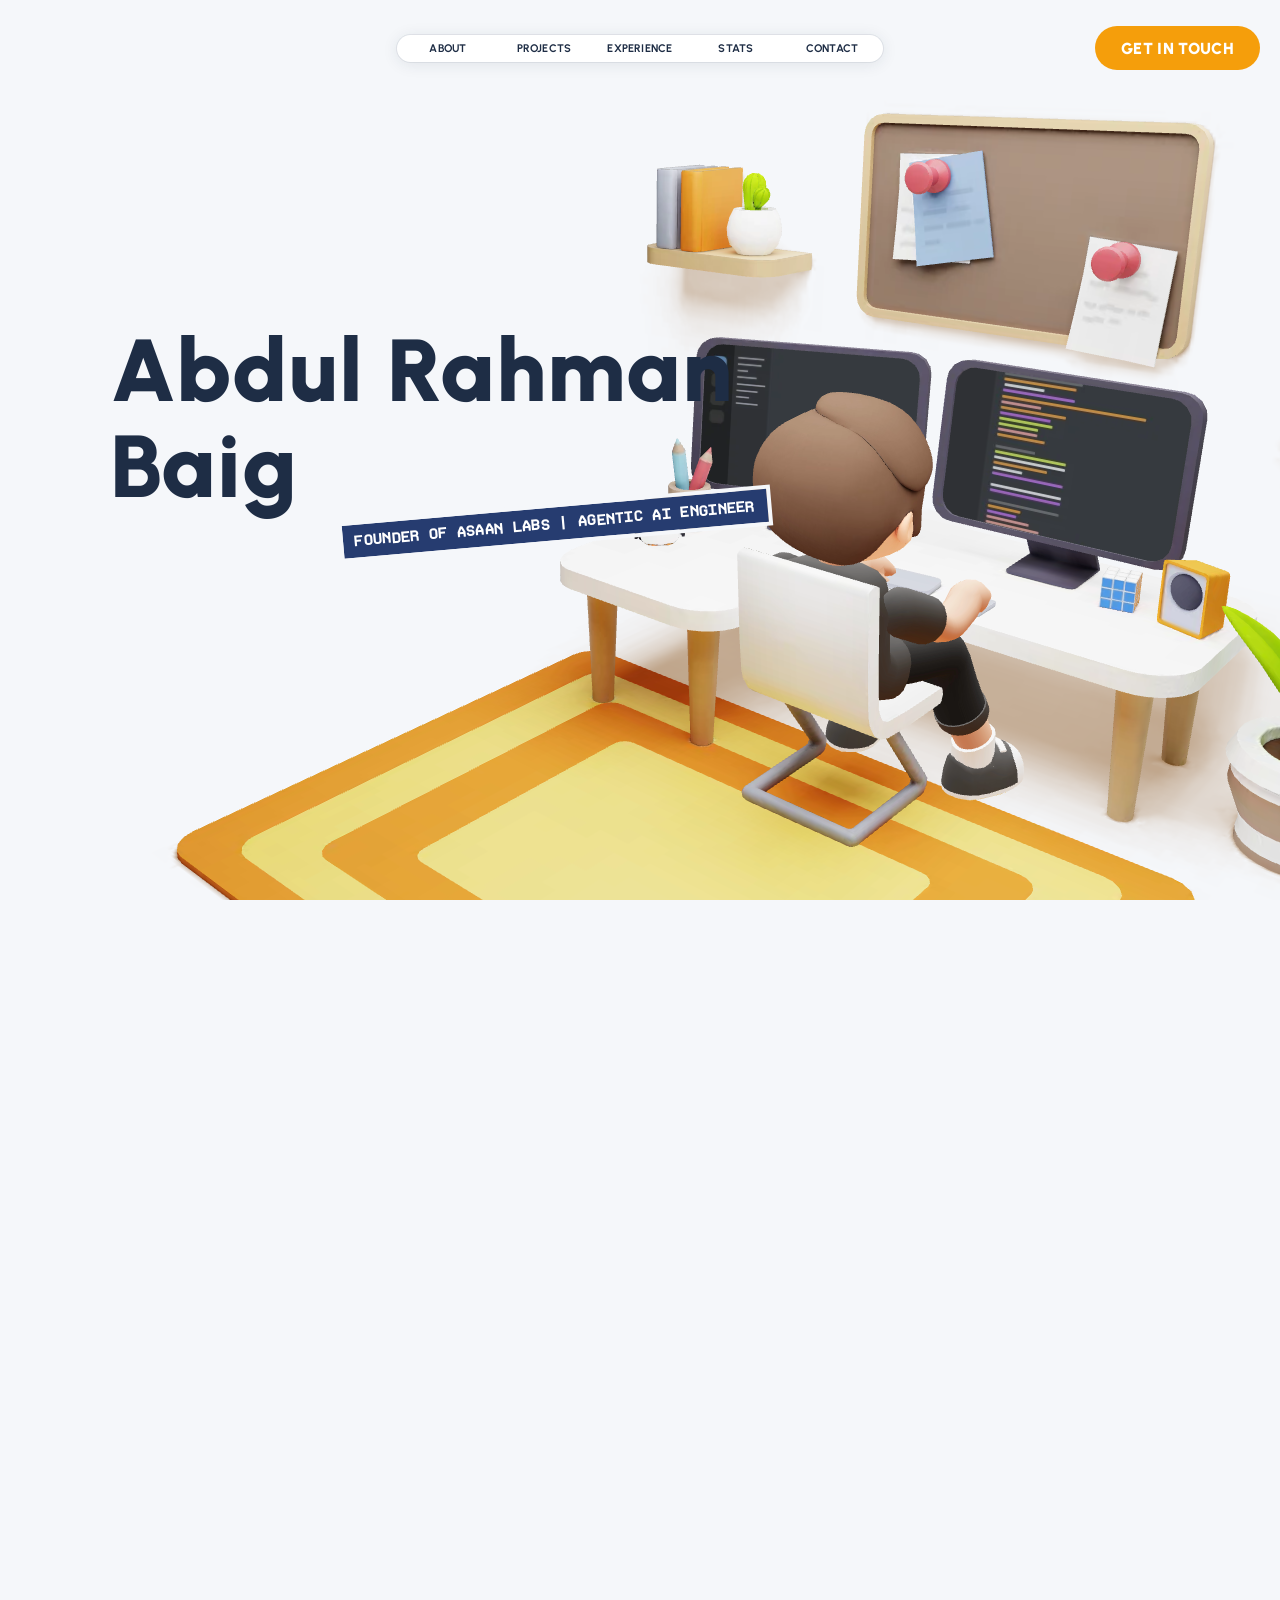
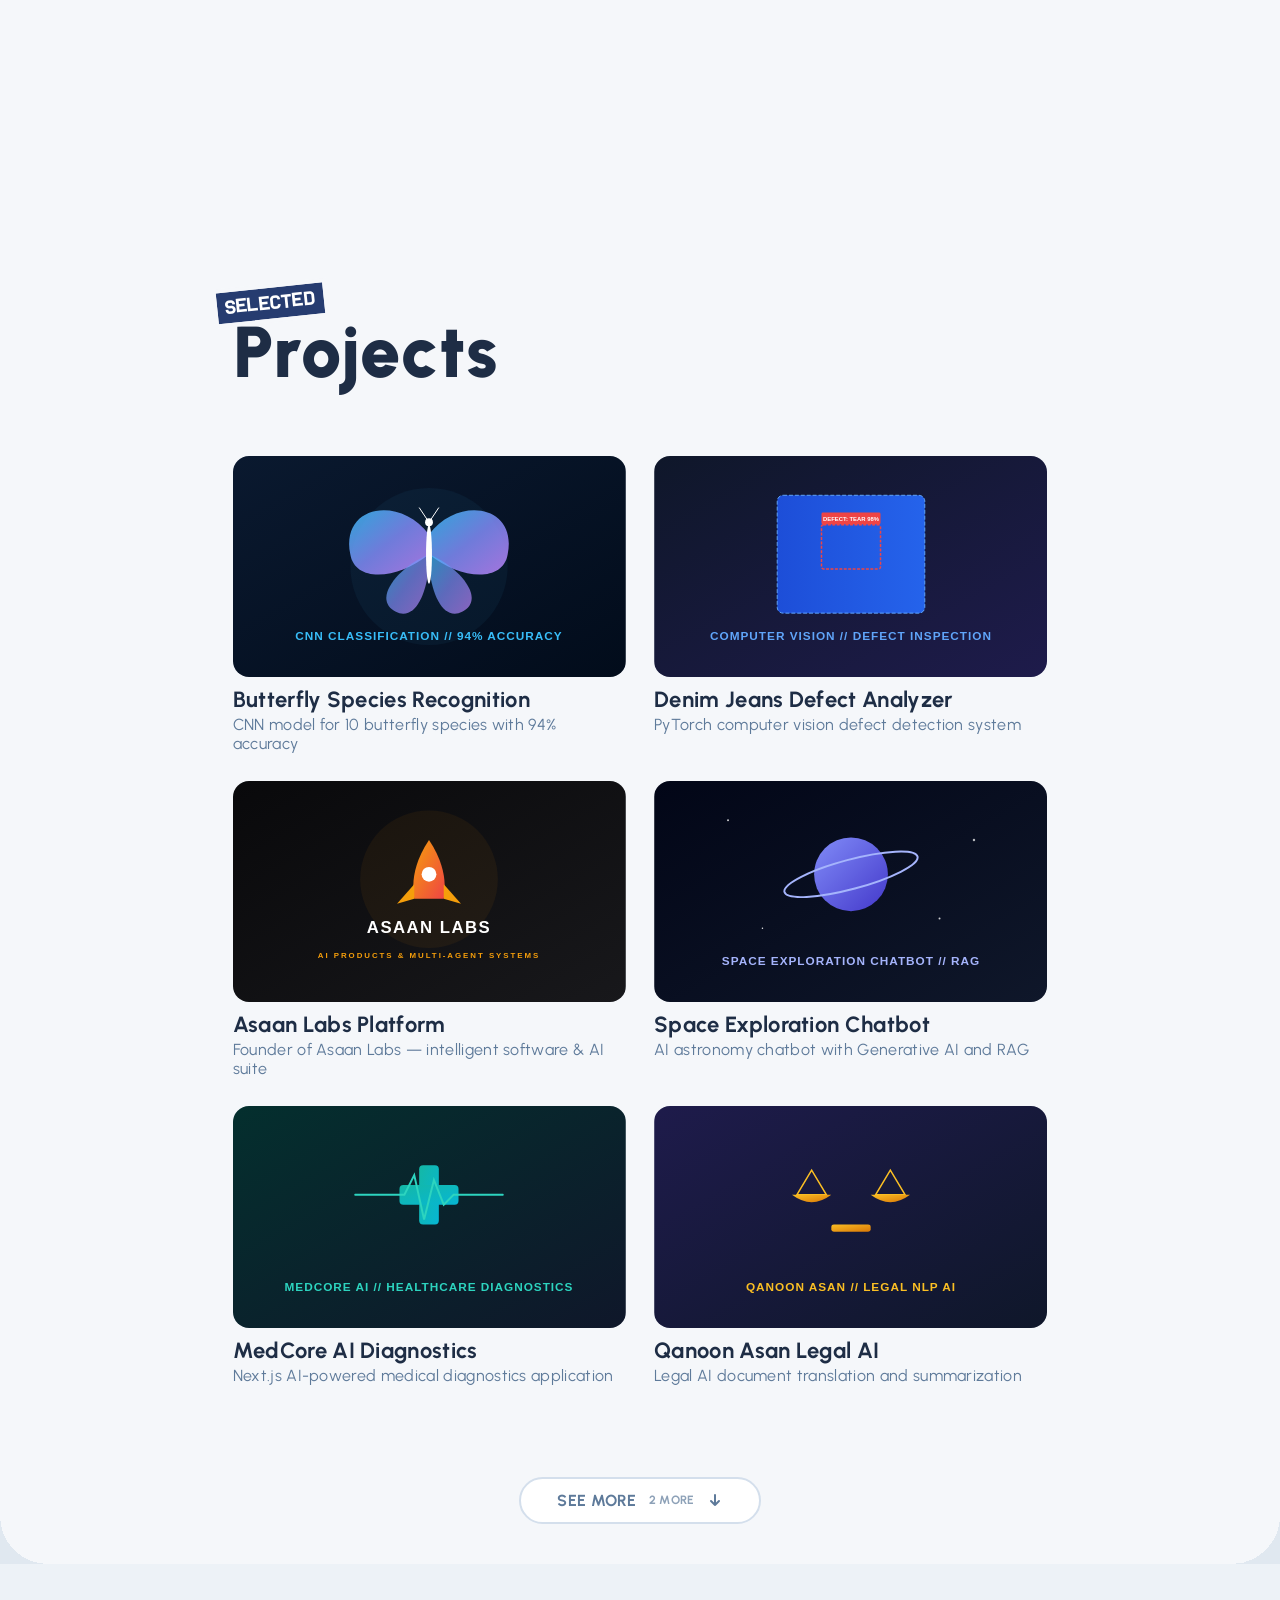
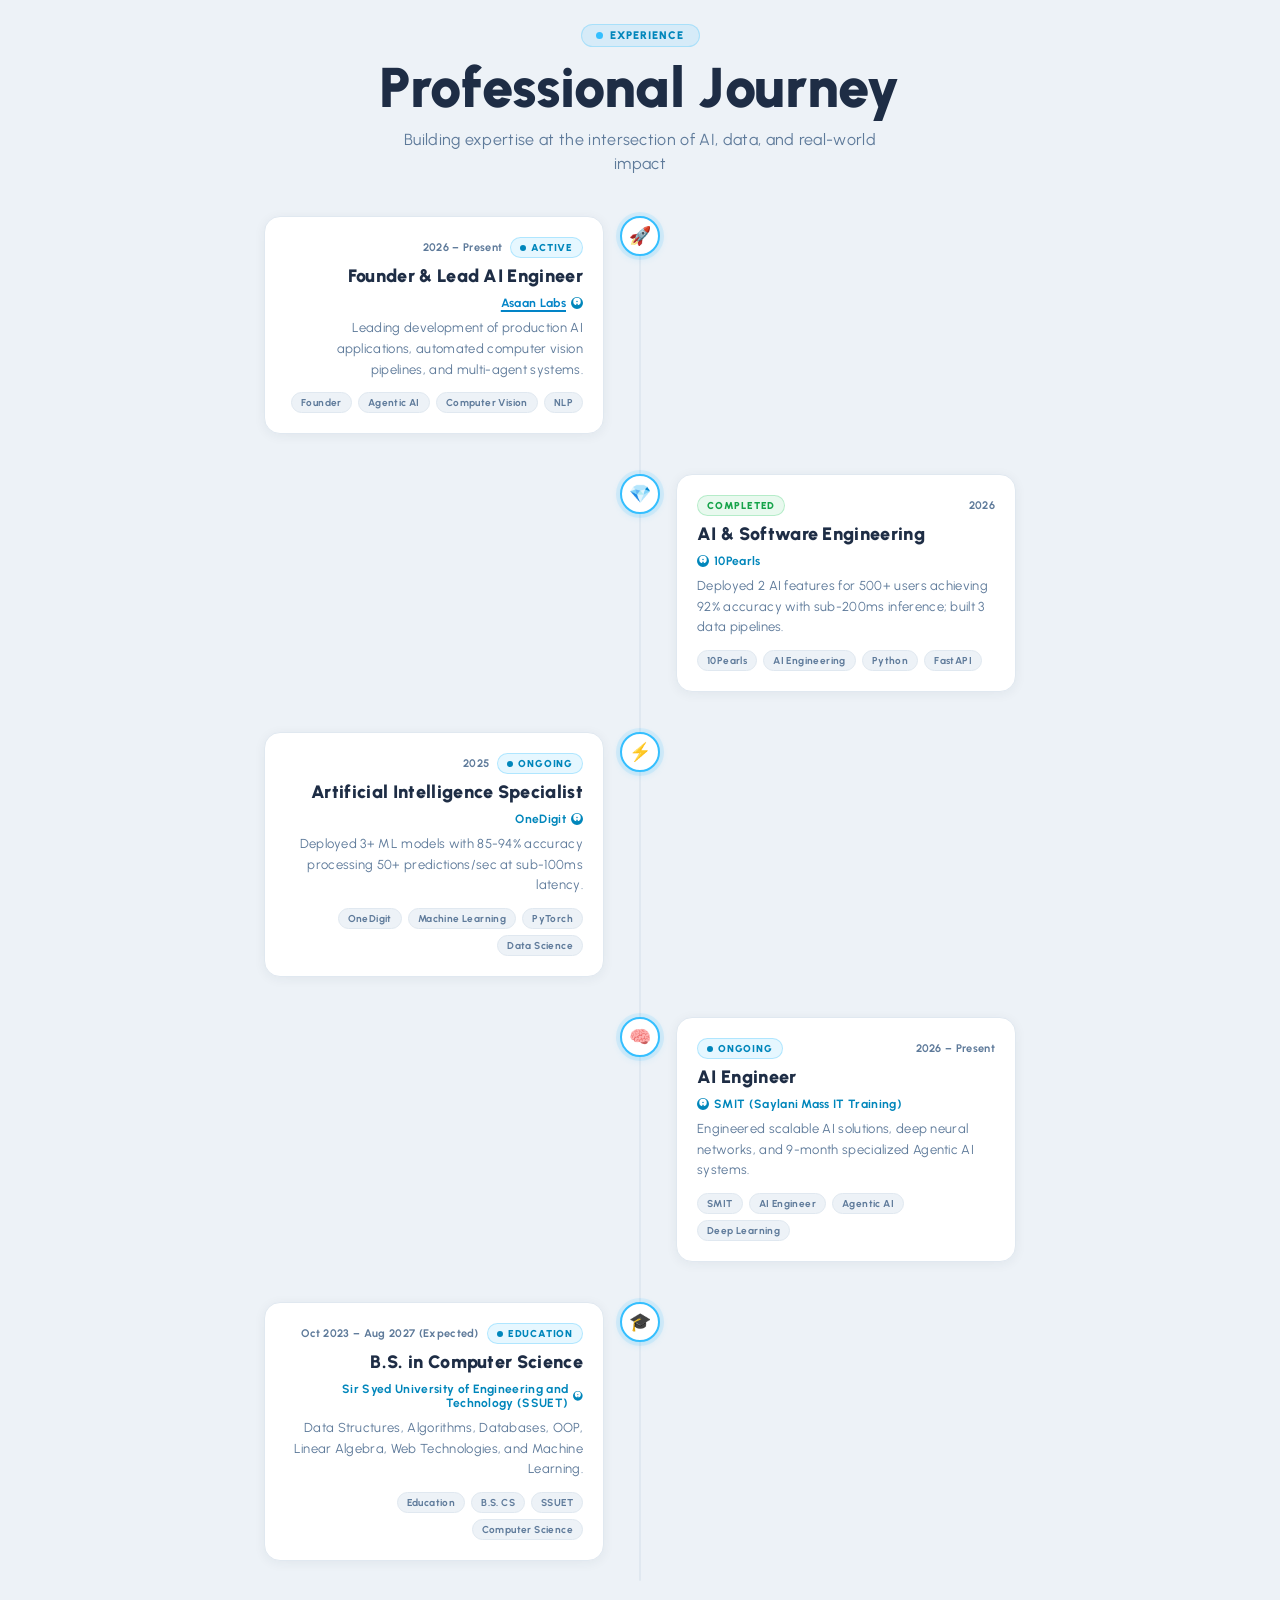
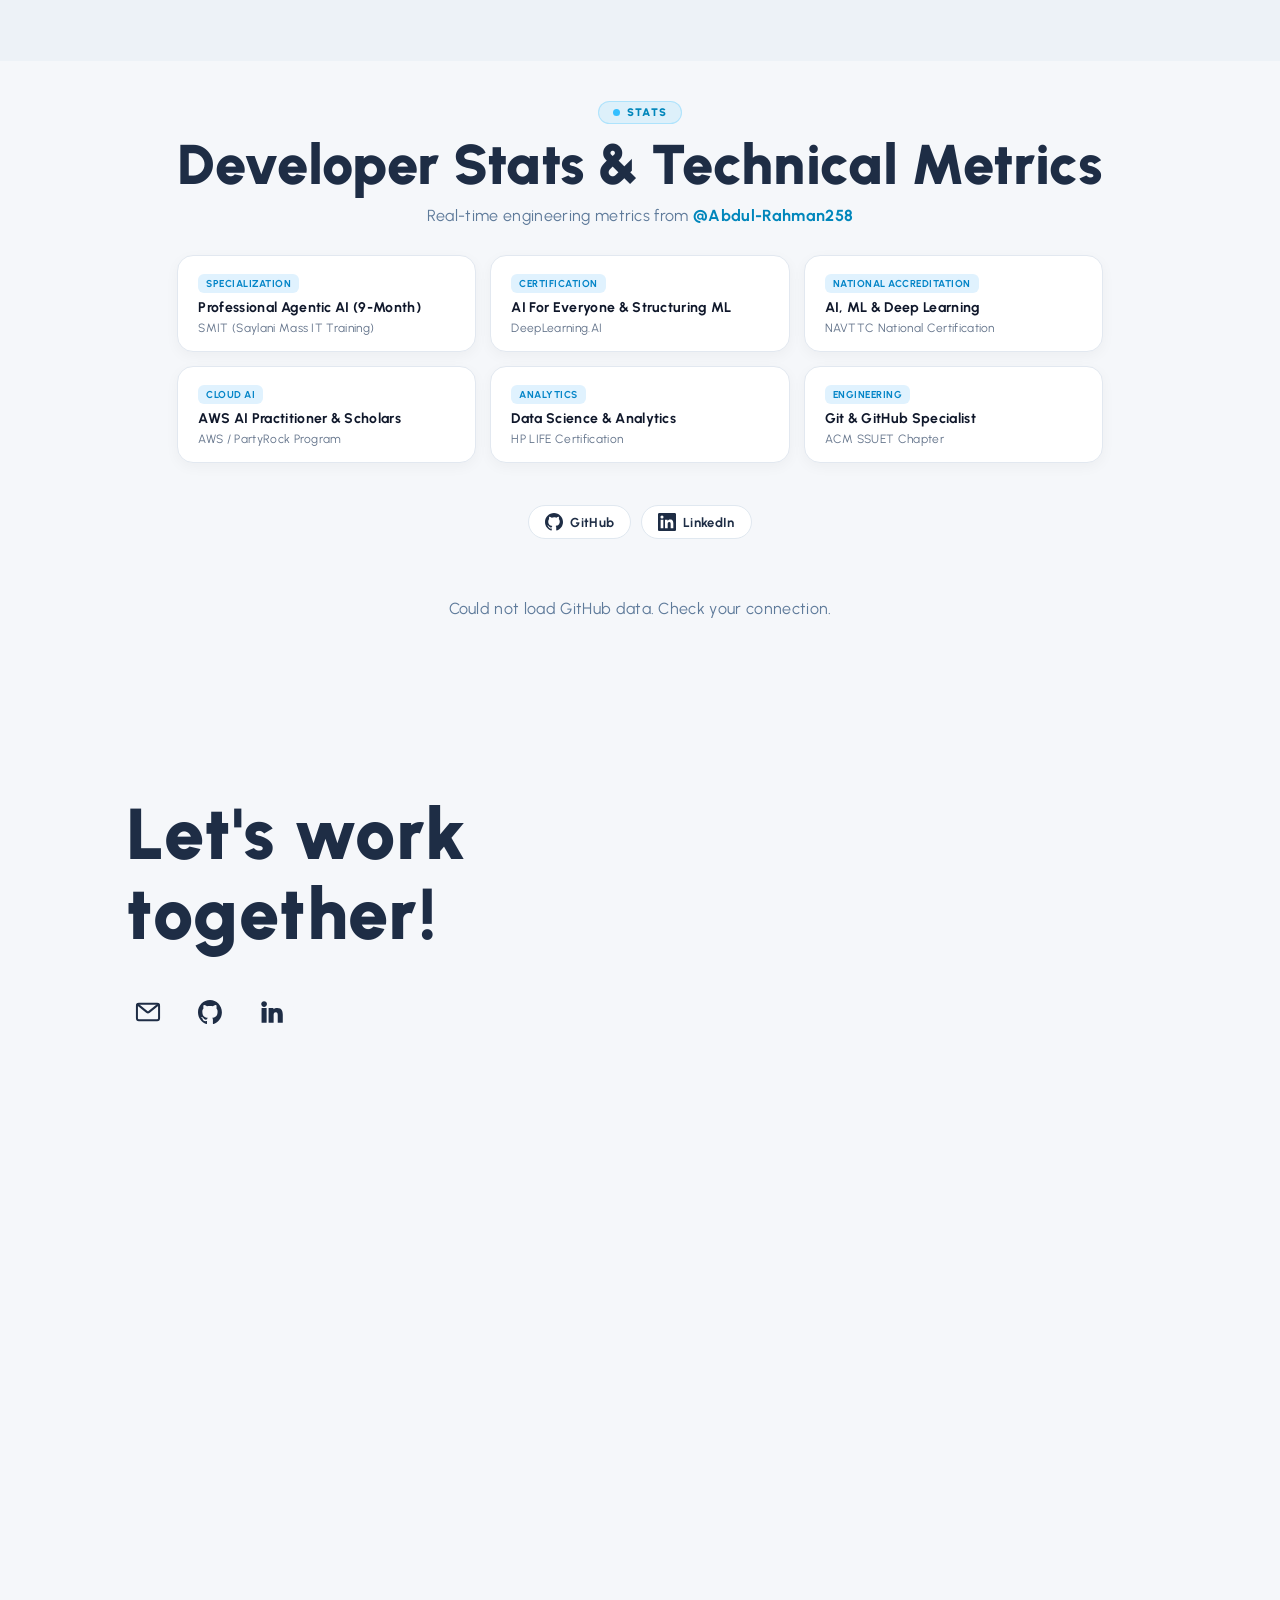
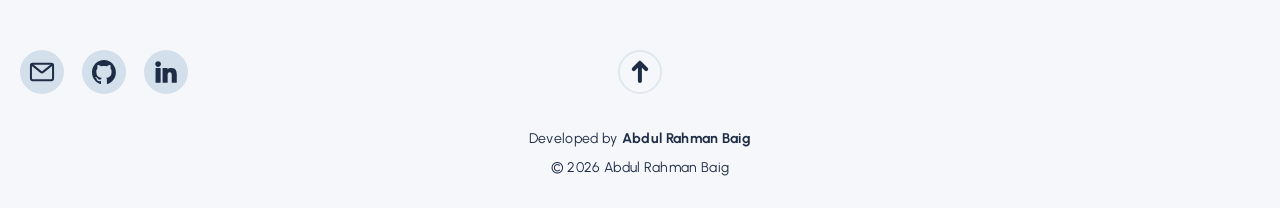
==== commit 1c2f6c4f: "Updates" ====
--- a/index.html
+++ b/index.html
@@ -1 +1 @@
-<!DOCTYPE html><html lang="en"><head><meta charSet="utf-8"/><meta name="viewport" content="width=device-width, initial-scale=1"/><link rel="preload" href="/fonts/urbanist-400.woff2" as="font" crossorigin="anonymous" type="font/woff2"/><link rel="preload" href="/fonts/urbanist-700.woff2" as="font" crossorigin="anonymous" type="font/woff2"/><link rel="preload" href="/fonts/urbanist-900.woff2" as="font" crossorigin="anonymous" type="font/woff2"/><link rel="preload" href="/fonts/pro-font-windows-400.woff2" as="font" crossorigin="anonymous" type="font/woff2"/><link rel="preload" href="/fonts/pro-font-windows-700.woff2" as="font" crossorigin="anonymous" type="font/woff2"/><link rel="stylesheet" href="/_next/static/chunks/23jkplrzyi981.css" data-precedence="next"/><link rel="preload" as="script" fetchPriority="low" href="/_next/static/chunks/1jq4o6yq14o4c.js"/><script src="/_next/static/chunks/3ntqy24tcldj6.js" async=""></script><script src="/_next/static/chunks/3hdj40qmts5sf.js" async=""></script><script src="/_next/static/chunks/turbopack-0135yb693mdzp.js" async=""></script><script src="/_next/static/chunks/158myu8e_yme3.js" async=""></script><script src="/_next/static/chunks/237qxi7mzq37n.js" async=""></script><link rel="preload" href="/assets/P5lYWOQS.css" as="style" crossorigin="anonymous"/><link rel="preload" href="/fonts/urbanist-400.woff2" as="font" type="font/woff2" crossorigin="anonymous"/><link rel="preload" href="/fonts/urbanist-700.woff2" as="font" type="font/woff2" crossorigin="anonymous"/><link rel="preload" href="/fonts/urbanist-900.woff2" as="font" type="font/woff2" crossorigin="anonymous"/><link rel="preload" href="/fonts/pro-font-windows-400.woff2" as="font" type="font/woff2" crossorigin="anonymous"/><link rel="preload" href="/fonts/pro-font-windows-700.woff2" as="font" type="font/woff2" crossorigin="anonymous"/><title>Abdul Rahman Baig | AI Engineer - Computer Vision, NLP &amp; Data Science</title><meta name="description" content="AI &amp; Full Stack Engineer building intelligent applications with Computer Vision, NLP chatbots, and AI-driven tools using Python, PyTorch, TensorFlow, and FastAPI."/><link rel="icon" href="/icon.svg?icon.15jzos6zlbv7_.svg" sizes="any" type="image/svg+xml"/><link rel="stylesheet" crossorigin="anonymous" href="/assets/P5lYWOQS.css"/><script src="/_next/static/chunks/0cz1d0mv5g_q7.js" noModule=""></script></head><body class="is-loading"><div hidden=""><!--$--><!--/$--></div><div id="app"></div><div class="preloader" style="position:fixed;inset:0;z-index:9999;background:#f5f7fa;display:flex;flex-direction:column;align-items:center;justify-content:center;gap:20px"><div class="preloader-content" style="position:relative;width:80px;height:80px;display:flex;align-items:center;justify-content:center"><svg class="preloader-ring" viewBox="0 0 80 80" xmlns="http://www.w3.org/2000/svg" style="position:absolute;inset:0;width:80px;height:80px"><circle class="preloader-ring-track" cx="40" cy="40" r="32" fill="none" stroke="#d4dfec" stroke-width="3"></circle><circle class="preloader-ring-arc" cx="40" cy="40" r="32" fill="none" stroke="rgb(52,191,255)" stroke-width="3" stroke-linecap="round" stroke-dasharray="60 141"></circle></svg><span class="preloader-initials" style="position:relative;font-family:Arial,sans-serif;font-weight:900;font-size:22px;color:#1e2d45;letter-spacing:-1px;z-index:1">ARB</span></div><span class="preloader-label" style="font-family:Arial,sans-serif;font-size:14px;font-weight:700;color:#5e7a9a;letter-spacing:0.12em;text-transform:uppercase">Abdul Rahman Baig</span></div><!--$--><!--/$--><script src="/_next/static/chunks/1jq4o6yq14o4c.js" id="_R_" async=""></script><script>(self.__next_f=self.__next_f||[]).push([0])</script><script>self.__next_f.push([1,"1:\"$Sreact.fragment\"\n2:I[39756,[\"/_next/static/chunks/158myu8e_yme3.js\"],\"default\"]\n3:I[37457,[\"/_next/static/chunks/158myu8e_yme3.js\"],\"default\"]\n4:I[47257,[\"/_next/static/chunks/158myu8e_yme3.js\"],\"ClientPageRoot\"]\n5:I[52683,[\"/_next/static/chunks/158myu8e_yme3.js\",\"/_next/static/chunks/237qxi7mzq37n.js\"],\"default\"]\n8:I[97367,[\"/_next/static/chunks/158myu8e_yme3.js\"],\"OutletBoundary\"]\n9:\"$Sreact.suspense\"\nb:I[97367,[\"/_next/static/chunks/158myu8e_yme3.js\"],\"ViewportBoundary\"]\nd:I[97367,[\"/_next/static/chunks/158myu8e_yme3.js\"],\"MetadataBoundary\"]\nf:I[68027,[\"/_next/static/chunks/158myu8e_yme3.js\"],\"default\",1]\n:HL[\"/_next/static/chunks/23jkplrzyi981.css\",\"style\"]\n:HL[\"/fonts/urbanist-400.woff2\",\"font\",{\"crossOrigin\":\"anonymous\",\"type\":\"font/woff2\"}]\n:HL[\"/fonts/urbanist-700.woff2\",\"font\",{\"crossOrigin\":\"anonymous\",\"type\":\"font/woff2\"}]\n:HL[\"/fonts/urbanist-900.woff2\",\"font\",{\"crossOrigin\":\"anonymous\",\"type\":\"font/woff2\"}]\n:HL[\"/fonts/pro-font-windows-400.woff2\",\"font\",{\"crossOrigin\":\"anonymous\",\"type\":\"font/woff2\"}]\n:HL[\"/fonts/pro-font-windows-700.woff2\",\"font\",{\"crossOrigin\":\"anonymous\",\"type\":\"font/woff2\"}]\n:HL[\"/assets/P5lYWOQS.css\",\"style\",{\"crossOrigin\":\"anonymous\"}]\n"])</script><script>self.__next_f.push([1,"0:{\"P\":null,\"c\":[\"\",\"\"],\"q\":\"\",\"i\":false,\"f\":[[[\"\",{\"children\":[\"__PAGE__\",{}]},\"$undefined\",\"$undefined\",16],[[\"$\",\"$1\",\"c\",{\"children\":[[[\"$\",\"link\",\"0\",{\"rel\":\"stylesheet\",\"href\":\"/_next/static/chunks/23jkplrzyi981.css\",\"precedence\":\"next\",\"crossOrigin\":\"$undefined\",\"nonce\":\"$undefined\"}],[\"$\",\"script\",\"script-0\",{\"src\":\"/_next/static/chunks/158myu8e_yme3.js\",\"async\":true,\"nonce\":\"$undefined\"}]],[\"$\",\"html\",null,{\"lang\":\"en\",\"children\":[[\"$\",\"head\",null,{\"children\":[[\"$\",\"link\",null,{\"rel\":\"preload\",\"href\":\"/fonts/urbanist-400.woff2\",\"as\":\"font\",\"type\":\"font/woff2\",\"crossOrigin\":\"anonymous\"}],[\"$\",\"link\",null,{\"rel\":\"preload\",\"href\":\"/fonts/urbanist-700.woff2\",\"as\":\"font\",\"type\":\"font/woff2\",\"crossOrigin\":\"anonymous\"}],[\"$\",\"link\",null,{\"rel\":\"preload\",\"href\":\"/fonts/urbanist-900.woff2\",\"as\":\"font\",\"type\":\"font/woff2\",\"crossOrigin\":\"anonymous\"}],[\"$\",\"link\",null,{\"rel\":\"preload\",\"href\":\"/fonts/pro-font-windows-400.woff2\",\"as\":\"font\",\"type\":\"font/woff2\",\"crossOrigin\":\"anonymous\"}],[\"$\",\"link\",null,{\"rel\":\"preload\",\"href\":\"/fonts/pro-font-windows-700.woff2\",\"as\":\"font\",\"type\":\"font/woff2\",\"crossOrigin\":\"anonymous\"}],[\"$\",\"link\",null,{\"rel\":\"stylesheet\",\"crossOrigin\":\"anonymous\",\"href\":\"/assets/P5lYWOQS.css\"}]]}],[\"$\",\"body\",null,{\"className\":\"is-loading\",\"children\":[\"$\",\"$L2\",null,{\"parallelRouterKey\":\"children\",\"error\":\"$undefined\",\"errorStyles\":\"$undefined\",\"errorScripts\":\"$undefined\",\"template\":[\"$\",\"$L3\",null,{}],\"templateStyles\":\"$undefined\",\"templateScripts\":\"$undefined\",\"notFound\":[[[\"$\",\"title\",null,{\"children\":\"404: This page could not be found.\"}],[\"$\",\"div\",null,{\"style\":{\"fontFamily\":\"system-ui,\\\"Segoe UI\\\",Roboto,Helvetica,Arial,sans-serif,\\\"Apple Color Emoji\\\",\\\"Segoe UI Emoji\\\"\",\"height\":\"100vh\",\"textAlign\":\"center\",\"display\":\"flex\",\"flexDirection\":\"column\",\"alignItems\":\"center\",\"justifyContent\":\"center\"},\"children\":[\"$\",\"div\",null,{\"children\":[[\"$\",\"style\",null,{\"dangerouslySetInnerHTML\":{\"__html\":\"body{color:#000;background:#fff;margin:0}.next-error-h1{border-right:1px solid rgba(0,0,0,.3)}@media (prefers-color-scheme:dark){body{color:#fff;background:#000}.next-error-h1{border-right:1px solid rgba(255,255,255,.3)}}\"}}],[\"$\",\"h1\",null,{\"className\":\"next-error-h1\",\"style\":{\"display\":\"inline-block\",\"margin\":\"0 20px 0 0\",\"padding\":\"0 23px 0 0\",\"fontSize\":24,\"fontWeight\":500,\"verticalAlign\":\"top\",\"lineHeight\":\"49px\"},\"children\":404}],[\"$\",\"div\",null,{\"style\":{\"display\":\"inline-block\"},\"children\":[\"$\",\"h2\",null,{\"style\":{\"fontSize\":14,\"fontWeight\":400,\"lineHeight\":\"49px\",\"margin\":0},\"children\":\"This page could not be found.\"}]}]]}]}]],[]],\"forbidden\":\"$undefined\",\"unauthorized\":\"$undefined\"}]}]]}]]}],{\"children\":[[\"$\",\"$1\",\"c\",{\"children\":[[\"$\",\"$L4\",null,{\"Component\":\"$5\",\"serverProvidedParams\":{\"searchParams\":{},\"params\":{},\"promises\":[\"$@6\",\"$@7\"]}}],[[\"$\",\"script\",\"script-0\",{\"src\":\"/_next/static/chunks/237qxi7mzq37n.js\",\"async\":true,\"nonce\":\"$undefined\"}]],[\"$\",\"$L8\",null,{\"children\":[\"$\",\"$9\",null,{\"name\":\"Next.MetadataOutlet\",\"children\":\"$@a\"}]}]]}],{},null,false,null]},null,false,null],[\"$\",\"$1\",\"h\",{\"children\":[null,[\"$\",\"$Lb\",null,{\"children\":\"$Lc\"}],[\"$\",\"div\",null,{\"hidden\":true,\"children\":[\"$\",\"$Ld\",null,{\"children\":[\"$\",\"$9\",null,{\"name\":\"Next.Metadata\",\"children\":\"$Le\"}]}]}],null]}],false]],\"m\":\"$undefined\",\"G\":[\"$f\",[[\"$\",\"link\",\"0\",{\"rel\":\"stylesheet\",\"href\":\"/_next/static/chunks/23jkplrzyi981.css\",\"precedence\":\"next\",\"crossOrigin\":\"$undefined\",\"nonce\":\"$undefined\"}]]],\"S\":true,\"h\":null,\"s\":\"$undefined\",\"l\":\"$undefined\",\"p\":\"$undefined\",\"d\":\"$undefined\",\"b\":\"tQLpzHe1lar-nyZ0ok127\"}\n"])</script><script>self.__next_f.push([1,"6:{}\n7:\"$0:f:0:1:1:children:0:props:children:0:props:serverProvidedParams:params\"\n"])</script><script>self.__next_f.push([1,"c:[[\"$\",\"meta\",\"0\",{\"charSet\":\"utf-8\"}],[\"$\",\"meta\",\"1\",{\"name\":\"viewport\",\"content\":\"width=device-width, initial-scale=1\"}]]\n"])</script><script>self.__next_f.push([1,"10:I[27201,[\"/_next/static/chunks/158myu8e_yme3.js\"],\"IconMark\"]\na:null\ne:[[\"$\",\"title\",\"0\",{\"children\":\"Abdul Rahman Baig | AI Engineer - Computer Vision, NLP \u0026 Data Science\"}],[\"$\",\"meta\",\"1\",{\"name\":\"description\",\"content\":\"AI \u0026 Full Stack Engineer building intelligent applications with Computer Vision, NLP chatbots, and AI-driven tools using Python, PyTorch, TensorFlow, and FastAPI.\"}],[\"$\",\"link\",\"2\",{\"rel\":\"icon\",\"href\":\"/icon.svg?icon.15jzos6zlbv7_.svg\",\"sizes\":\"any\",\"type\":\"image/svg+xml\"}],[\"$\",\"$L10\",\"3\",{}]]\n"])</script></body></html>+<!DOCTYPE html><html lang="en"><head><meta charSet="utf-8"/><meta name="viewport" content="width=device-width, initial-scale=1"/><link rel="preload" href="/fonts/urbanist-400.woff2" as="font" crossorigin="anonymous" type="font/woff2"/><link rel="preload" href="/fonts/urbanist-700.woff2" as="font" crossorigin="anonymous" type="font/woff2"/><link rel="preload" href="/fonts/urbanist-900.woff2" as="font" crossorigin="anonymous" type="font/woff2"/><link rel="preload" href="/fonts/pro-font-windows-400.woff2" as="font" crossorigin="anonymous" type="font/woff2"/><link rel="preload" href="/fonts/pro-font-windows-700.woff2" as="font" crossorigin="anonymous" type="font/woff2"/><link rel="stylesheet" href="/_next/static/chunks/23jkplrzyi981.css" data-precedence="next"/><link rel="preload" as="script" fetchPriority="low" href="/_next/static/chunks/1jq4o6yq14o4c.js"/><script src="/_next/static/chunks/3ntqy24tcldj6.js" async=""></script><script src="/_next/static/chunks/3hdj40qmts5sf.js" async=""></script><script src="/_next/static/chunks/turbopack-0135yb693mdzp.js" async=""></script><script src="/_next/static/chunks/158myu8e_yme3.js" async=""></script><script src="/_next/static/chunks/237qxi7mzq37n.js" async=""></script><link rel="preload" href="/assets/P5lYWOQS.css" as="style" crossorigin="anonymous"/><link rel="preload" href="/fonts/urbanist-400.woff2" as="font" type="font/woff2" crossorigin="anonymous"/><link rel="preload" href="/fonts/urbanist-700.woff2" as="font" type="font/woff2" crossorigin="anonymous"/><link rel="preload" href="/fonts/urbanist-900.woff2" as="font" type="font/woff2" crossorigin="anonymous"/><link rel="preload" href="/fonts/pro-font-windows-400.woff2" as="font" type="font/woff2" crossorigin="anonymous"/><link rel="preload" href="/fonts/pro-font-windows-700.woff2" as="font" type="font/woff2" crossorigin="anonymous"/><title>Abdul Rahman Baig | Founder of Asaan Labs &amp; Agentic AI Engineer</title><meta name="description" content="Official portfolio of Abdul Rahman Baig — Founder of Asaan Labs and Full Stack AI Engineer specializing in Agentic AI, Deep Learning, Computer Vision defect inspection, and scalable software systems."/><meta name="application-name" content="Abdul Rahman Baig Portfolio"/><link rel="author" href="https://devarbaig.me"/><meta name="author" content="Abdul Rahman Baig"/><meta name="keywords" content="Abdul Rahman Baig,devarbaig,Asaan Labs,Founder of Asaan Labs,Agentic AI Engineer,AI Engineer,Computer Vision Engineer,Deep Learning Specialist,PyTorch,TensorFlow,FastAPI,Next.js,Full Stack AI Developer,Karachi AI Engineer,Pakistan AI Developer"/><meta name="creator" content="Abdul Rahman Baig"/><meta name="publisher" content="Asaan Labs"/><meta name="robots" content="index, follow"/><meta name="googlebot" content="index, follow, max-video-preview:-1, max-image-preview:large, max-snippet:-1"/><link rel="canonical" href="https://devarbaig.me"/><meta property="og:title" content="Abdul Rahman Baig | Founder of Asaan Labs &amp; Agentic AI Engineer"/><meta property="og:description" content="Founder of Asaan Labs &amp; Full Stack AI Engineer building intelligent applications at the intersection of deep learning, computer vision, and autonomous agentic systems."/><meta property="og:url" content="https://devarbaig.me"/><meta property="og:site_name" content="Abdul Rahman Baig Portfolio"/><meta property="og:locale" content="en_US"/><meta property="og:image" content="https://devarbaig.me/og-image.png"/><meta property="og:image:width" content="1200"/><meta property="og:image:height" content="630"/><meta property="og:image:alt" content="Abdul Rahman Baig - Founder of Asaan Labs | Agentic AI Engineer"/><meta property="og:type" content="website"/><meta name="twitter:card" content="summary_large_image"/><meta name="twitter:creator" content="@devarbaig"/><meta name="twitter:title" content="Abdul Rahman Baig | Founder of Asaan Labs &amp; Agentic AI Engineer"/><meta name="twitter:description" content="Founder of Asaan Labs &amp; Full Stack AI Engineer building intelligent applications at the intersection of deep learning, computer vision, and autonomous agentic systems."/><meta name="twitter:image" content="https://devarbaig.me/og-image.png"/><link rel="shortcut icon" href="/meta/favicon.ico"/><link rel="icon" href="/meta/favicon.svg"/><link rel="apple-touch-icon" href="/meta/favicon-96x96.png"/><link rel="stylesheet" crossorigin="anonymous" href="/assets/P5lYWOQS.css"/><script type="application/ld+json">{"@context":"https://schema.org","@graph":[{"@type":"Person","@id":"https://devarbaig.me/#person","name":"Abdul Rahman Baig","jobTitle":"Founder & Lead AI Engineer","worksFor":{"@type":"Organization","name":"Asaan Labs","url":"https://github.com/Abdul-Rahman258/asaanlabs-website"},"alumniOf":{"@type":"EducationalOrganization","name":"Sir Syed University of Engineering and Technology (SSUET)"},"url":"https://devarbaig.me","image":"https://devarbaig.me/og-image.png","sameAs":["https://github.com/Abdul-Rahman258","https://www.linkedin.com/in/devarbaig"],"knowsAbout":["Agentic AI","Artificial Intelligence","Computer Vision","Deep Learning","PyTorch","TensorFlow","Next.js","FastAPI","Python"]},{"@type":"WebSite","@id":"https://devarbaig.me/#website","url":"https://devarbaig.me","name":"Abdul Rahman Baig Portfolio","publisher":{"@id":"https://devarbaig.me/#person"},"inLanguage":"en-US"}]}</script><script src="/_next/static/chunks/0cz1d0mv5g_q7.js" noModule=""></script></head><body class="is-loading"><div hidden=""><!--$--><!--/$--></div><div id="app"></div><div class="preloader" style="position:fixed;inset:0;z-index:9999;background:#f5f7fa;display:flex;flex-direction:column;align-items:center;justify-content:center;gap:20px"><div class="preloader-content" style="position:relative;width:80px;height:80px;display:flex;align-items:center;justify-content:center"><svg class="preloader-ring" viewBox="0 0 80 80" xmlns="http://www.w3.org/2000/svg" style="position:absolute;inset:0;width:80px;height:80px"><circle class="preloader-ring-track" cx="40" cy="40" r="32" fill="none" stroke="#d4dfec" stroke-width="3"></circle><circle class="preloader-ring-arc" cx="40" cy="40" r="32" fill="none" stroke="rgb(52,191,255)" stroke-width="3" stroke-linecap="round" stroke-dasharray="60 141"></circle></svg><span class="preloader-initials" style="position:relative;font-family:Arial,sans-serif;font-weight:900;font-size:22px;color:#1e2d45;letter-spacing:-1px;z-index:1">ARB</span></div><span class="preloader-label" style="font-family:Arial,sans-serif;font-size:14px;font-weight:700;color:#5e7a9a;letter-spacing:0.12em;text-transform:uppercase">Abdul Rahman Baig</span></div><!--$--><!--/$--><script src="/_next/static/chunks/1jq4o6yq14o4c.js" id="_R_" async=""></script><script>(self.__next_f=self.__next_f||[]).push([0])</script><script>self.__next_f.push([1,"1:\"$Sreact.fragment\"\n2:I[39756,[\"/_next/static/chunks/158myu8e_yme3.js\"],\"default\"]\n3:I[37457,[\"/_next/static/chunks/158myu8e_yme3.js\"],\"default\"]\n4:I[47257,[\"/_next/static/chunks/158myu8e_yme3.js\"],\"ClientPageRoot\"]\n5:I[52683,[\"/_next/static/chunks/158myu8e_yme3.js\",\"/_next/static/chunks/237qxi7mzq37n.js\"],\"default\"]\n8:I[97367,[\"/_next/static/chunks/158myu8e_yme3.js\"],\"OutletBoundary\"]\n9:\"$Sreact.suspense\"\nb:I[97367,[\"/_next/static/chunks/158myu8e_yme3.js\"],\"ViewportBoundary\"]\nd:I[97367,[\"/_next/static/chunks/158myu8e_yme3.js\"],\"MetadataBoundary\"]\nf:I[68027,[\"/_next/static/chunks/158myu8e_yme3.js\"],\"default\",1]\n:HL[\"/_next/static/chunks/23jkplrzyi981.css\",\"style\"]\n:HL[\"/fonts/urbanist-400.woff2\",\"font\",{\"crossOrigin\":\"anonymous\",\"type\":\"font/woff2\"}]\n:HL[\"/fonts/urbanist-700.woff2\",\"font\",{\"crossOrigin\":\"anonymous\",\"type\":\"font/woff2\"}]\n:HL[\"/fonts/urbanist-900.woff2\",\"font\",{\"crossOrigin\":\"anonymous\",\"type\":\"font/woff2\"}]\n:HL[\"/fonts/pro-font-windows-400.woff2\",\"font\",{\"crossOrigin\":\"anonymous\",\"type\":\"font/woff2\"}]\n:HL[\"/fonts/pro-font-windows-700.woff2\",\"font\",{\"crossOrigin\":\"anonymous\",\"type\":\"font/woff2\"}]\n:HL[\"/assets/P5lYWOQS.css\",\"style\",{\"crossOrigin\":\"anonymous\"}]\n"])</script><script>self.__next_f.push([1,"0:{\"P\":null,\"c\":[\"\",\"\"],\"q\":\"\",\"i\":false,\"f\":[[[\"\",{\"children\":[\"__PAGE__\",{}]},\"$undefined\",\"$undefined\",16],[[\"$\",\"$1\",\"c\",{\"children\":[[[\"$\",\"link\",\"0\",{\"rel\":\"stylesheet\",\"href\":\"/_next/static/chunks/23jkplrzyi981.css\",\"precedence\":\"next\",\"crossOrigin\":\"$undefined\",\"nonce\":\"$undefined\"}],[\"$\",\"script\",\"script-0\",{\"src\":\"/_next/static/chunks/158myu8e_yme3.js\",\"async\":true,\"nonce\":\"$undefined\"}]],[\"$\",\"html\",null,{\"lang\":\"en\",\"children\":[[\"$\",\"head\",null,{\"children\":[[\"$\",\"link\",null,{\"rel\":\"preload\",\"href\":\"/fonts/urbanist-400.woff2\",\"as\":\"font\",\"type\":\"font/woff2\",\"crossOrigin\":\"anonymous\"}],[\"$\",\"link\",null,{\"rel\":\"preload\",\"href\":\"/fonts/urbanist-700.woff2\",\"as\":\"font\",\"type\":\"font/woff2\",\"crossOrigin\":\"anonymous\"}],[\"$\",\"link\",null,{\"rel\":\"preload\",\"href\":\"/fonts/urbanist-900.woff2\",\"as\":\"font\",\"type\":\"font/woff2\",\"crossOrigin\":\"anonymous\"}],[\"$\",\"link\",null,{\"rel\":\"preload\",\"href\":\"/fonts/pro-font-windows-400.woff2\",\"as\":\"font\",\"type\":\"font/woff2\",\"crossOrigin\":\"anonymous\"}],[\"$\",\"link\",null,{\"rel\":\"preload\",\"href\":\"/fonts/pro-font-windows-700.woff2\",\"as\":\"font\",\"type\":\"font/woff2\",\"crossOrigin\":\"anonymous\"}],[\"$\",\"link\",null,{\"rel\":\"stylesheet\",\"crossOrigin\":\"anonymous\",\"href\":\"/assets/P5lYWOQS.css\"}],[\"$\",\"script\",null,{\"type\":\"application/ld+json\",\"dangerouslySetInnerHTML\":{\"__html\":\"{\\\"@context\\\":\\\"https://schema.org\\\",\\\"@graph\\\":[{\\\"@type\\\":\\\"Person\\\",\\\"@id\\\":\\\"https://devarbaig.me/#person\\\",\\\"name\\\":\\\"Abdul Rahman Baig\\\",\\\"jobTitle\\\":\\\"Founder \u0026 Lead AI Engineer\\\",\\\"worksFor\\\":{\\\"@type\\\":\\\"Organization\\\",\\\"name\\\":\\\"Asaan Labs\\\",\\\"url\\\":\\\"https://github.com/Abdul-Rahman258/asaanlabs-website\\\"},\\\"alumniOf\\\":{\\\"@type\\\":\\\"EducationalOrganization\\\",\\\"name\\\":\\\"Sir Syed University of Engineering and Technology (SSUET)\\\"},\\\"url\\\":\\\"https://devarbaig.me\\\",\\\"image\\\":\\\"https://devarbaig.me/og-image.png\\\",\\\"sameAs\\\":[\\\"https://github.com/Abdul-Rahman258\\\",\\\"https://www.linkedin.com/in/devarbaig\\\"],\\\"knowsAbout\\\":[\\\"Agentic AI\\\",\\\"Artificial Intelligence\\\",\\\"Computer Vision\\\",\\\"Deep Learning\\\",\\\"PyTorch\\\",\\\"TensorFlow\\\",\\\"Next.js\\\",\\\"FastAPI\\\",\\\"Python\\\"]},{\\\"@type\\\":\\\"WebSite\\\",\\\"@id\\\":\\\"https://devarbaig.me/#website\\\",\\\"url\\\":\\\"https://devarbaig.me\\\",\\\"name\\\":\\\"Abdul Rahman Baig Portfolio\\\",\\\"publisher\\\":{\\\"@id\\\":\\\"https://devarbaig.me/#person\\\"},\\\"inLanguage\\\":\\\"en-US\\\"}]}\"}}]]}],[\"$\",\"body\",null,{\"className\":\"is-loading\",\"children\":[\"$\",\"$L2\",null,{\"parallelRouterKey\":\"children\",\"error\":\"$undefined\",\"errorStyles\":\"$undefined\",\"errorScripts\":\"$undefined\",\"template\":[\"$\",\"$L3\",null,{}],\"templateStyles\":\"$undefined\",\"templateScripts\":\"$undefined\",\"notFound\":[[[\"$\",\"title\",null,{\"children\":\"404: This page could not be found.\"}],[\"$\",\"div\",null,{\"style\":{\"fontFamily\":\"system-ui,\\\"Segoe UI\\\",Roboto,Helvetica,Arial,sans-serif,\\\"Apple Color Emoji\\\",\\\"Segoe UI Emoji\\\"\",\"height\":\"100vh\",\"textAlign\":\"center\",\"display\":\"flex\",\"flexDirection\":\"column\",\"alignItems\":\"center\",\"justifyContent\":\"center\"},\"children\":[\"$\",\"div\",null,{\"children\":[[\"$\",\"style\",null,{\"dangerouslySetInnerHTML\":{\"__html\":\"body{color:#000;background:#fff;margin:0}.next-error-h1{border-right:1px solid rgba(0,0,0,.3)}@media (prefers-color-scheme:dark){body{color:#fff;background:#000}.next-error-h1{border-right:1px solid rgba(255,255,255,.3)}}\"}}],[\"$\",\"h1\",null,{\"className\":\"next-error-h1\",\"style\":{\"display\":\"inline-block\",\"margin\":\"0 20px 0 0\",\"padding\":\"0 23px 0 0\",\"fontSize\":24,\"fontWeight\":500,\"verticalAlign\":\"top\",\"lineHeight\":\"49px\"},\"children\":404}],[\"$\",\"div\",null,{\"style\":{\"display\":\"inline-block\"},\"children\":[\"$\",\"h2\",null,{\"style\":{\"fontSize\":14,\"fontWeight\":400,\"lineHeight\":\"49px\",\"margin\":0},\"children\":\"This page could not be found.\"}]}]]}]}]],[]],\"forbidden\":\"$undefined\",\"unauthorized\":\"$undefined\"}]}]]}]]}],{\"children\":[[\"$\",\"$1\",\"c\",{\"children\":[[\"$\",\"$L4\",null,{\"Component\":\"$5\",\"serverProvidedParams\":{\"searchParams\":{},\"params\":{},\"promises\":[\"$@6\",\"$@7\"]}}],[[\"$\",\"script\",\"script-0\",{\"src\":\"/_next/static/chunks/237qxi7mzq37n.js\",\"async\":true,\"nonce\":\"$undefined\"}]],[\"$\",\"$L8\",null,{\"children\":[\"$\",\"$9\",null,{\"name\":\"Next.MetadataOutlet\",\"children\":\"$@a\"}]}]]}],{},null,false,null]},null,false,null],[\"$\",\"$1\",\"h\",{\"children\":[null,[\"$\",\"$Lb\",null,{\"children\":\"$Lc\"}],[\"$\",\"div\",null,{\"hidden\":true,\"children\":[\"$\",\"$Ld\",null,{\"children\":[\"$\",\"$9\",null,{\"name\":\"Next.Metadata\",\"children\":\"$Le\"}]}]}],null]}],false]],\"m\":\"$undefined\",\"G\":[\"$f\",[[\"$\",\"link\",\"0\",{\"rel\":\"stylesheet\",\"href\":\"/_next/static/chunks/23jkplrzyi981.css\",\"precedence\":\"next\",\"crossOrigin\":\"$undefined\",\"nonce\":\"$undefined\"}]]],\"S\":true,\"h\":null,\"s\":\"$undefined\",\"l\":\"$undefined\",\"p\":\"$undefined\",\"d\":\"$undefined\",\"b\":\"kjYISX_fAVAzSFXlTV1bw\"}\n"])</script><script>self.__next_f.push([1,"6:{}\n7:\"$0:f:0:1:1:children:0:props:children:0:props:serverProvidedParams:params\"\n"])</script><script>self.__next_f.push([1,"c:[[\"$\",\"meta\",\"0\",{\"charSet\":\"utf-8\"}],[\"$\",\"meta\",\"1\",{\"name\":\"viewport\",\"content\":\"width=device-width, initial-scale=1\"}]]\n"])</script><script>self.__next_f.push([1,"10:I[27201,[\"/_next/static/chunks/158myu8e_yme3.js\"],\"IconMark\"]\na:null\n"])</script><script>self.__next_f.push([1,"e:[[\"$\",\"title\",\"0\",{\"children\":\"Abdul Rahman Baig | Founder of Asaan Labs \u0026 Agentic AI Engineer\"}],[\"$\",\"meta\",\"1\",{\"name\":\"description\",\"content\":\"Official portfolio of Abdul Rahman Baig — Founder of Asaan Labs and Full Stack AI Engineer specializing in Agentic AI, Deep Learning, Computer Vision defect inspection, and scalable software systems.\"}],[\"$\",\"meta\",\"2\",{\"name\":\"application-name\",\"content\":\"Abdul Rahman Baig Portfolio\"}],[\"$\",\"link\",\"3\",{\"rel\":\"author\",\"href\":\"https://devarbaig.me\"}],[\"$\",\"meta\",\"4\",{\"name\":\"author\",\"content\":\"Abdul Rahman Baig\"}],[\"$\",\"meta\",\"5\",{\"name\":\"keywords\",\"content\":\"Abdul Rahman Baig,devarbaig,Asaan Labs,Founder of Asaan Labs,Agentic AI Engineer,AI Engineer,Computer Vision Engineer,Deep Learning Specialist,PyTorch,TensorFlow,FastAPI,Next.js,Full Stack AI Developer,Karachi AI Engineer,Pakistan AI Developer\"}],[\"$\",\"meta\",\"6\",{\"name\":\"creator\",\"content\":\"Abdul Rahman Baig\"}],[\"$\",\"meta\",\"7\",{\"name\":\"publisher\",\"content\":\"Asaan Labs\"}],[\"$\",\"meta\",\"8\",{\"name\":\"robots\",\"content\":\"index, follow\"}],[\"$\",\"meta\",\"9\",{\"name\":\"googlebot\",\"content\":\"index, follow, max-video-preview:-1, max-image-preview:large, max-snippet:-1\"}],[\"$\",\"link\",\"10\",{\"rel\":\"canonical\",\"href\":\"https://devarbaig.me\"}],[\"$\",\"meta\",\"11\",{\"property\":\"og:title\",\"content\":\"Abdul Rahman Baig | Founder of Asaan Labs \u0026 Agentic AI Engineer\"}],[\"$\",\"meta\",\"12\",{\"property\":\"og:description\",\"content\":\"Founder of Asaan Labs \u0026 Full Stack AI Engineer building intelligent applications at the intersection of deep learning, computer vision, and autonomous agentic systems.\"}],[\"$\",\"meta\",\"13\",{\"property\":\"og:url\",\"content\":\"https://devarbaig.me\"}],[\"$\",\"meta\",\"14\",{\"property\":\"og:site_name\",\"content\":\"Abdul Rahman Baig Portfolio\"}],[\"$\",\"meta\",\"15\",{\"property\":\"og:locale\",\"content\":\"en_US\"}],[\"$\",\"meta\",\"16\",{\"property\":\"og:image\",\"content\":\"https://devarbaig.me/og-image.png\"}],[\"$\",\"meta\",\"17\",{\"property\":\"og:image:width\",\"content\":\"1200\"}],[\"$\",\"meta\",\"18\",{\"property\":\"og:image:height\",\"content\":\"630\"}],[\"$\",\"meta\",\"19\",{\"property\":\"og:image:alt\",\"content\":\"Abdul Rahman Baig - Founder of Asaan Labs | Agentic AI Engineer\"}],[\"$\",\"meta\",\"20\",{\"property\":\"og:type\",\"content\":\"website\"}],[\"$\",\"meta\",\"21\",{\"name\":\"twitter:card\",\"content\":\"summary_large_image\"}],[\"$\",\"meta\",\"22\",{\"name\":\"twitter:creator\",\"content\":\"@devarbaig\"}],[\"$\",\"meta\",\"23\",{\"name\":\"twitter:title\",\"content\":\"Abdul Rahman Baig | Founder of Asaan Labs \u0026 Agentic AI Engineer\"}],[\"$\",\"meta\",\"24\",{\"name\":\"twitter:description\",\"content\":\"Founder of Asaan Labs \u0026 Full Stack AI Engineer building intelligent applications at the intersection of deep learning, computer vision, and autonomous agentic systems.\"}],[\"$\",\"meta\",\"25\",{\"name\":\"twitter:image\",\"content\":\"https://devarbaig.me/og-image.png\"}],[\"$\",\"link\",\"26\",{\"rel\":\"shortcut icon\",\"href\":\"/meta/favicon.ico\"}],[\"$\",\"link\",\"27\",{\"rel\":\"icon\",\"href\":\"/meta/favicon.svg\"}],[\"$\",\"link\",\"28\",{\"rel\":\"apple-touch-icon\",\"href\":\"/meta/favicon-96x96.png\"}],[\"$\",\"$L10\",\"29\",{}]]\n"])</script></body></html>
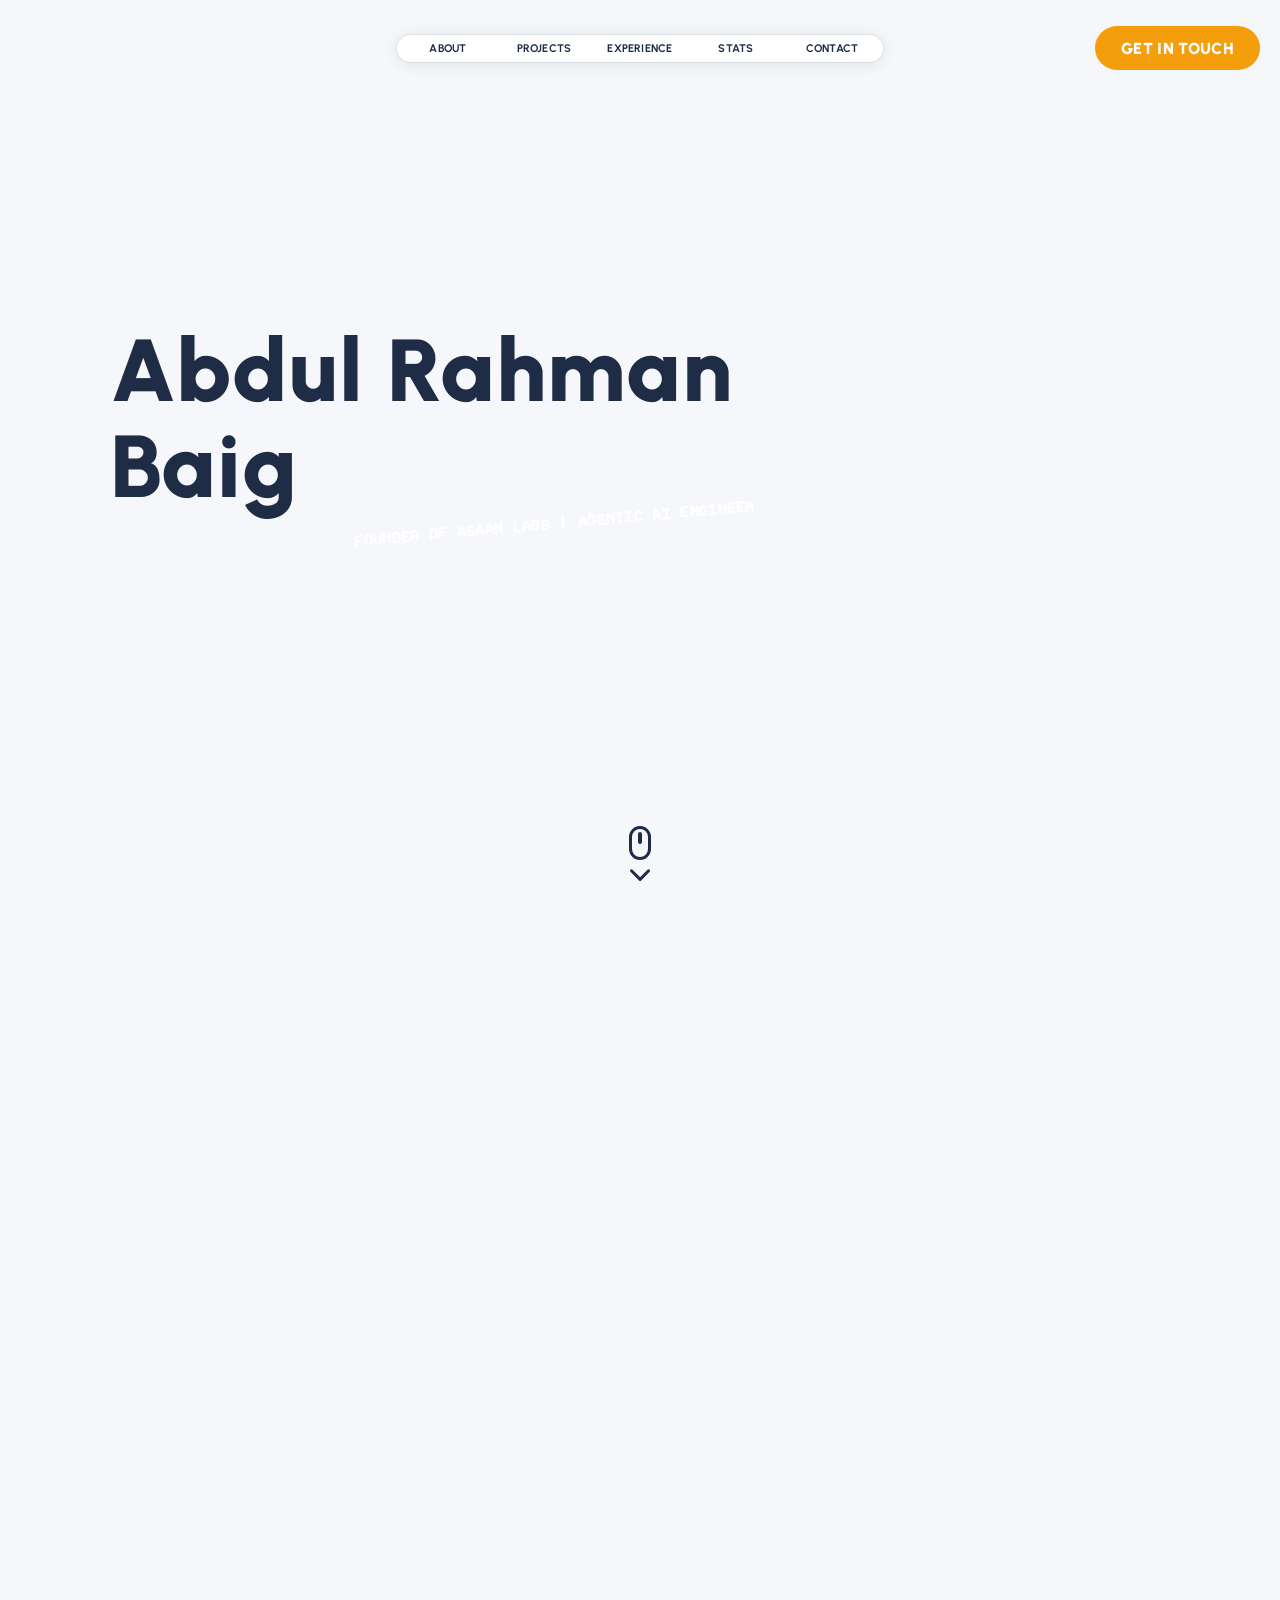
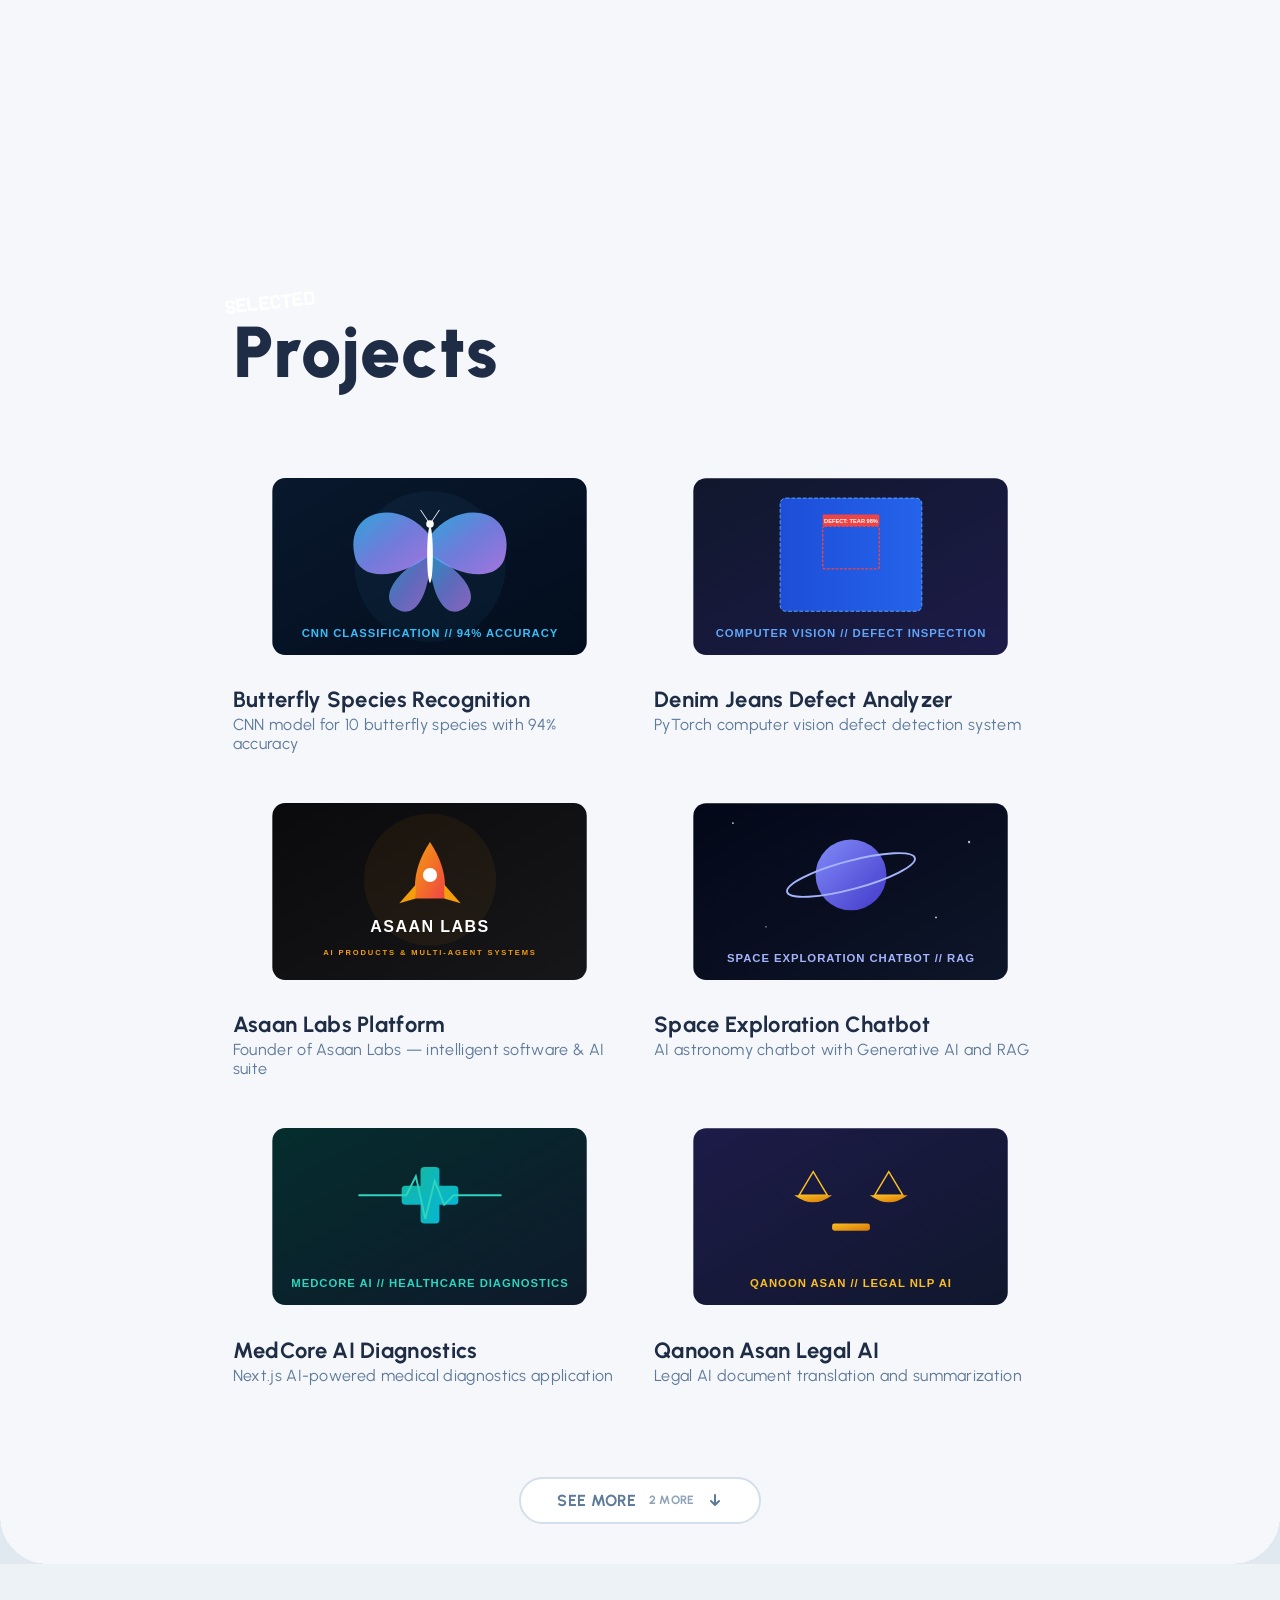
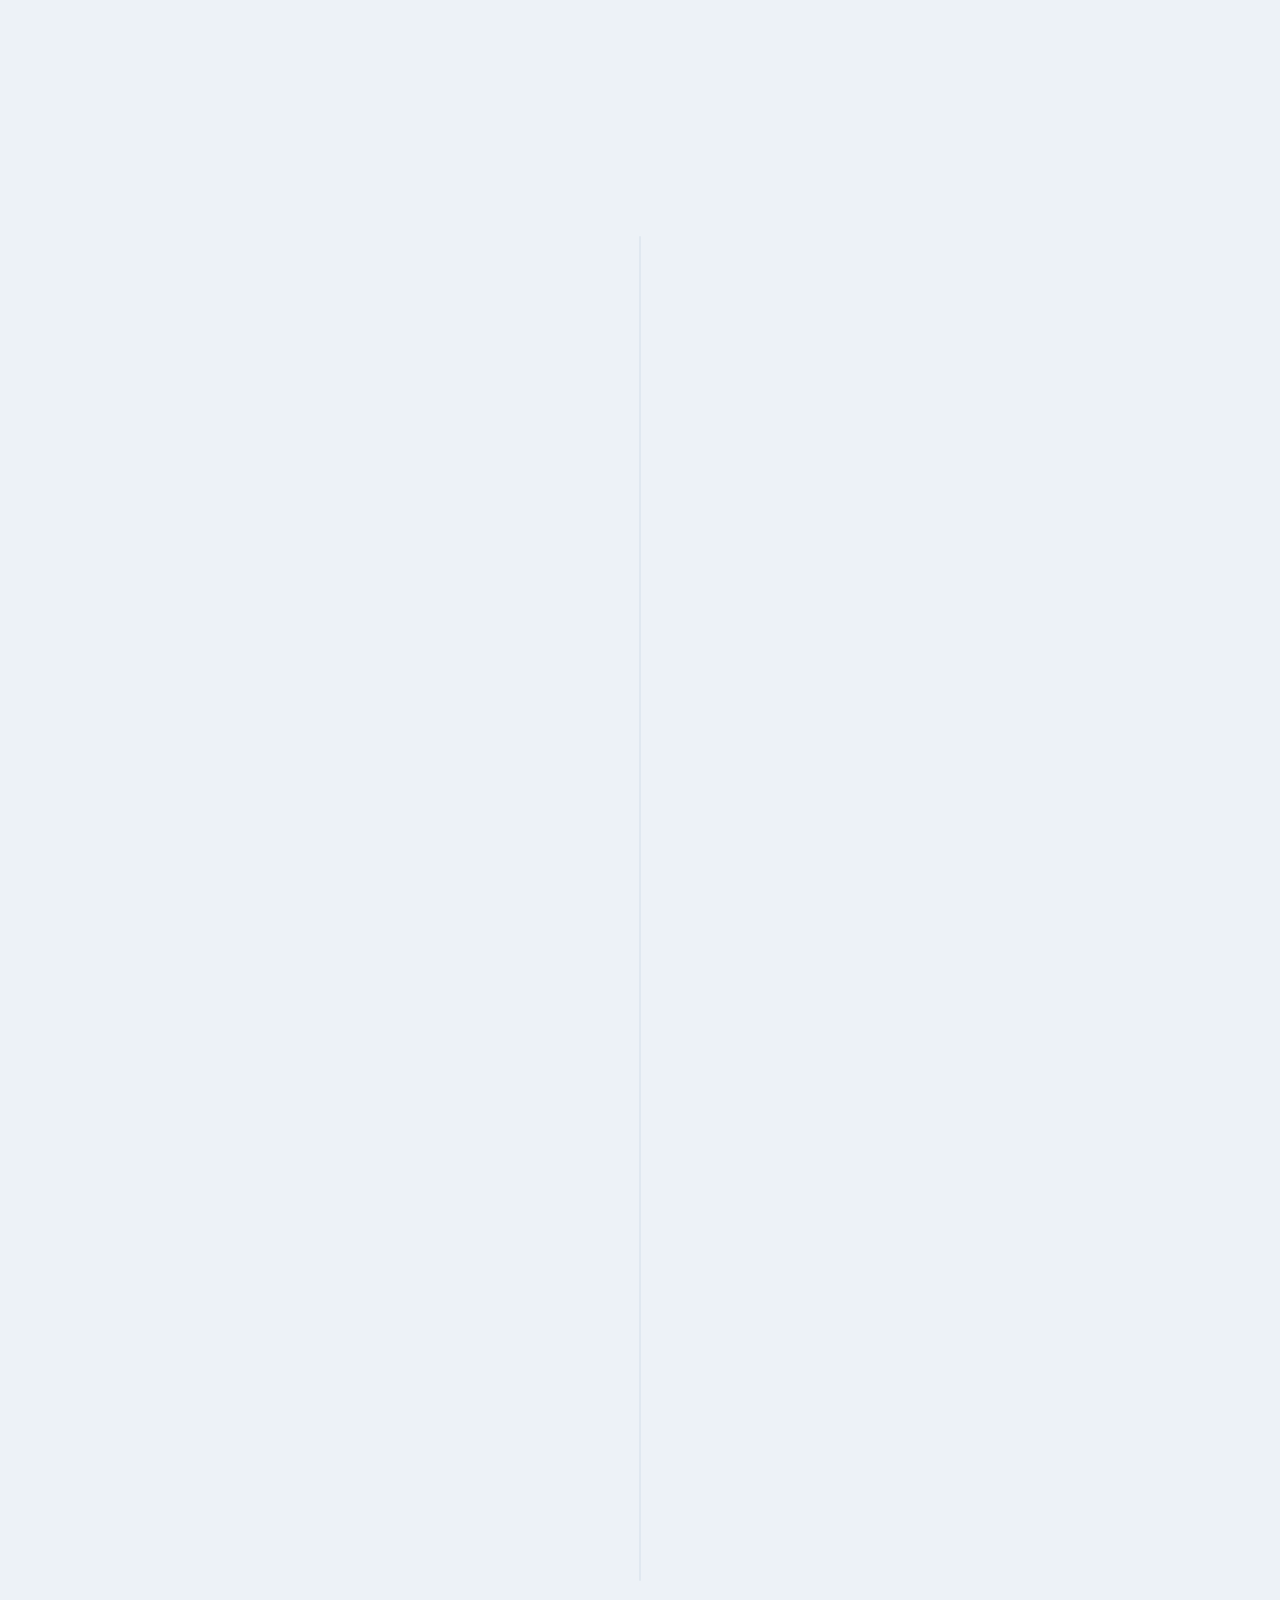
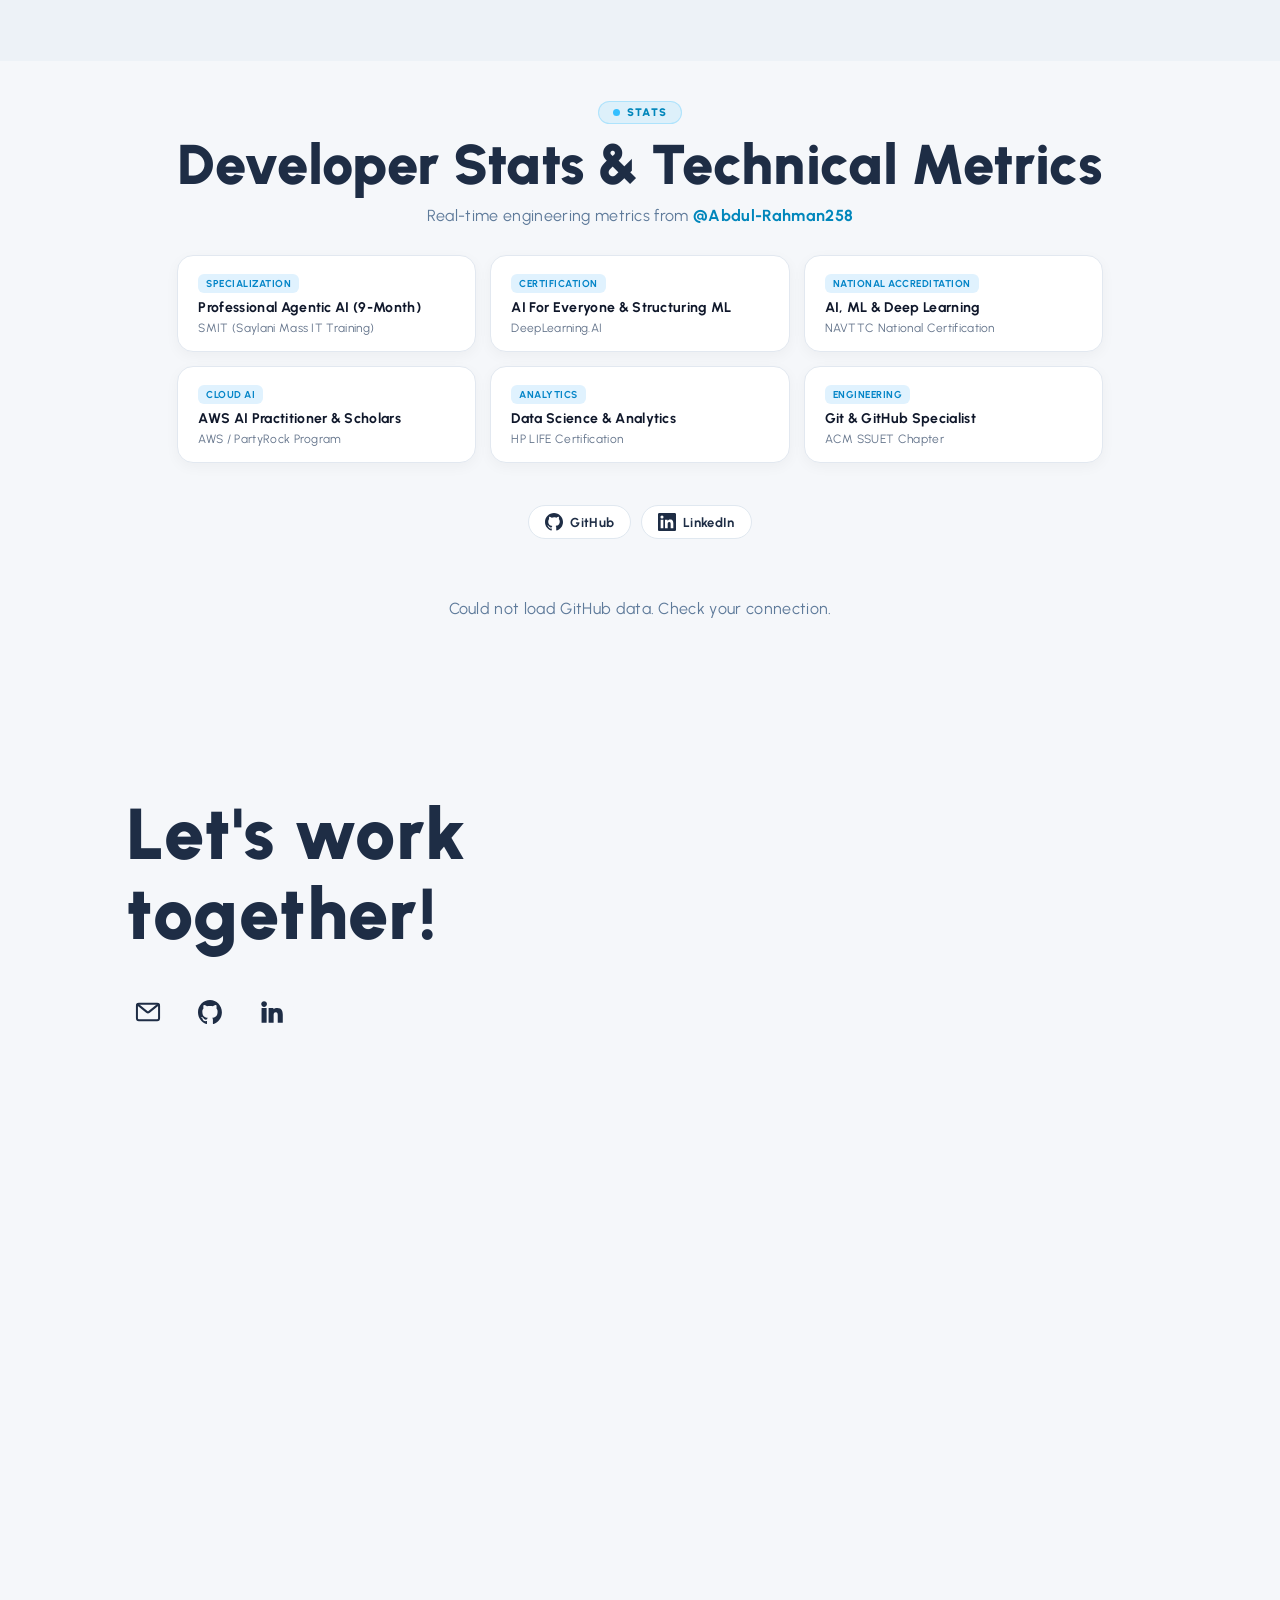
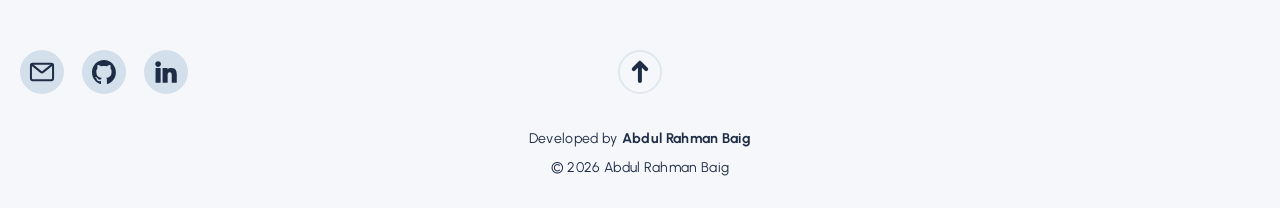
==== commit 4c2ef2ef: "Updates" ====
--- a/index.html
+++ b/index.html
@@ -1 +1 @@
-<!DOCTYPE html><html lang="en"><head><meta charSet="utf-8"/><meta name="viewport" content="width=device-width, initial-scale=1"/><link rel="preload" href="/fonts/urbanist-400.woff2" as="font" crossorigin="anonymous" type="font/woff2"/><link rel="preload" href="/fonts/urbanist-700.woff2" as="font" crossorigin="anonymous" type="font/woff2"/><link rel="preload" href="/fonts/urbanist-900.woff2" as="font" crossorigin="anonymous" type="font/woff2"/><link rel="preload" href="/fonts/pro-font-windows-400.woff2" as="font" crossorigin="anonymous" type="font/woff2"/><link rel="preload" href="/fonts/pro-font-windows-700.woff2" as="font" crossorigin="anonymous" type="font/woff2"/><link rel="stylesheet" href="/_next/static/chunks/23jkplrzyi981.css" data-precedence="next"/><link rel="preload" as="script" fetchPriority="low" href="/_next/static/chunks/1jq4o6yq14o4c.js"/><script src="/_next/static/chunks/3ntqy24tcldj6.js" async=""></script><script src="/_next/static/chunks/3hdj40qmts5sf.js" async=""></script><script src="/_next/static/chunks/turbopack-0135yb693mdzp.js" async=""></script><script src="/_next/static/chunks/158myu8e_yme3.js" async=""></script><script src="/_next/static/chunks/237qxi7mzq37n.js" async=""></script><link rel="preload" href="/assets/P5lYWOQS.css" as="style" crossorigin="anonymous"/><link rel="preload" href="/fonts/urbanist-400.woff2" as="font" type="font/woff2" crossorigin="anonymous"/><link rel="preload" href="/fonts/urbanist-700.woff2" as="font" type="font/woff2" crossorigin="anonymous"/><link rel="preload" href="/fonts/urbanist-900.woff2" as="font" type="font/woff2" crossorigin="anonymous"/><link rel="preload" href="/fonts/pro-font-windows-400.woff2" as="font" type="font/woff2" crossorigin="anonymous"/><link rel="preload" href="/fonts/pro-font-windows-700.woff2" as="font" type="font/woff2" crossorigin="anonymous"/><title>Abdul Rahman Baig | Founder of Asaan Labs &amp; Agentic AI Engineer</title><meta name="description" content="Official portfolio of Abdul Rahman Baig — Founder of Asaan Labs and Full Stack AI Engineer specializing in Agentic AI, Deep Learning, Computer Vision defect inspection, and scalable software systems."/><meta name="application-name" content="Abdul Rahman Baig Portfolio"/><link rel="author" href="https://devarbaig.me"/><meta name="author" content="Abdul Rahman Baig"/><meta name="keywords" content="Abdul Rahman Baig,devarbaig,Asaan Labs,Founder of Asaan Labs,Agentic AI Engineer,AI Engineer,Computer Vision Engineer,Deep Learning Specialist,PyTorch,TensorFlow,FastAPI,Next.js,Full Stack AI Developer,Karachi AI Engineer,Pakistan AI Developer"/><meta name="creator" content="Abdul Rahman Baig"/><meta name="publisher" content="Asaan Labs"/><meta name="robots" content="index, follow"/><meta name="googlebot" content="index, follow, max-video-preview:-1, max-image-preview:large, max-snippet:-1"/><link rel="canonical" href="https://devarbaig.me"/><meta property="og:title" content="Abdul Rahman Baig | Founder of Asaan Labs &amp; Agentic AI Engineer"/><meta property="og:description" content="Founder of Asaan Labs &amp; Full Stack AI Engineer building intelligent applications at the intersection of deep learning, computer vision, and autonomous agentic systems."/><meta property="og:url" content="https://devarbaig.me"/><meta property="og:site_name" content="Abdul Rahman Baig Portfolio"/><meta property="og:locale" content="en_US"/><meta property="og:image" content="https://devarbaig.me/og-image.png"/><meta property="og:image:width" content="1200"/><meta property="og:image:height" content="630"/><meta property="og:image:alt" content="Abdul Rahman Baig - Founder of Asaan Labs | Agentic AI Engineer"/><meta property="og:type" content="website"/><meta name="twitter:card" content="summary_large_image"/><meta name="twitter:creator" content="@devarbaig"/><meta name="twitter:title" content="Abdul Rahman Baig | Founder of Asaan Labs &amp; Agentic AI Engineer"/><meta name="twitter:description" content="Founder of Asaan Labs &amp; Full Stack AI Engineer building intelligent applications at the intersection of deep learning, computer vision, and autonomous agentic systems."/><meta name="twitter:image" content="https://devarbaig.me/og-image.png"/><link rel="shortcut icon" href="/meta/favicon.ico"/><link rel="icon" href="/meta/favicon.svg"/><link rel="apple-touch-icon" href="/meta/favicon-96x96.png"/><link rel="stylesheet" crossorigin="anonymous" href="/assets/P5lYWOQS.css"/><script type="application/ld+json">{"@context":"https://schema.org","@graph":[{"@type":"Person","@id":"https://devarbaig.me/#person","name":"Abdul Rahman Baig","jobTitle":"Founder & Lead AI Engineer","worksFor":{"@type":"Organization","name":"Asaan Labs","url":"https://github.com/Abdul-Rahman258/asaanlabs-website"},"alumniOf":{"@type":"EducationalOrganization","name":"Sir Syed University of Engineering and Technology (SSUET)"},"url":"https://devarbaig.me","image":"https://devarbaig.me/og-image.png","sameAs":["https://github.com/Abdul-Rahman258","https://www.linkedin.com/in/devarbaig"],"knowsAbout":["Agentic AI","Artificial Intelligence","Computer Vision","Deep Learning","PyTorch","TensorFlow","Next.js","FastAPI","Python"]},{"@type":"WebSite","@id":"https://devarbaig.me/#website","url":"https://devarbaig.me","name":"Abdul Rahman Baig Portfolio","publisher":{"@id":"https://devarbaig.me/#person"},"inLanguage":"en-US"}]}</script><script src="/_next/static/chunks/0cz1d0mv5g_q7.js" noModule=""></script></head><body class="is-loading"><div hidden=""><!--$--><!--/$--></div><div id="app"></div><div class="preloader" style="position:fixed;inset:0;z-index:9999;background:#f5f7fa;display:flex;flex-direction:column;align-items:center;justify-content:center;gap:20px"><div class="preloader-content" style="position:relative;width:80px;height:80px;display:flex;align-items:center;justify-content:center"><svg class="preloader-ring" viewBox="0 0 80 80" xmlns="http://www.w3.org/2000/svg" style="position:absolute;inset:0;width:80px;height:80px"><circle class="preloader-ring-track" cx="40" cy="40" r="32" fill="none" stroke="#d4dfec" stroke-width="3"></circle><circle class="preloader-ring-arc" cx="40" cy="40" r="32" fill="none" stroke="rgb(52,191,255)" stroke-width="3" stroke-linecap="round" stroke-dasharray="60 141"></circle></svg><span class="preloader-initials" style="position:relative;font-family:Arial,sans-serif;font-weight:900;font-size:22px;color:#1e2d45;letter-spacing:-1px;z-index:1">ARB</span></div><span class="preloader-label" style="font-family:Arial,sans-serif;font-size:14px;font-weight:700;color:#5e7a9a;letter-spacing:0.12em;text-transform:uppercase">Abdul Rahman Baig</span></div><!--$--><!--/$--><script src="/_next/static/chunks/1jq4o6yq14o4c.js" id="_R_" async=""></script><script>(self.__next_f=self.__next_f||[]).push([0])</script><script>self.__next_f.push([1,"1:\"$Sreact.fragment\"\n2:I[39756,[\"/_next/static/chunks/158myu8e_yme3.js\"],\"default\"]\n3:I[37457,[\"/_next/static/chunks/158myu8e_yme3.js\"],\"default\"]\n4:I[47257,[\"/_next/static/chunks/158myu8e_yme3.js\"],\"ClientPageRoot\"]\n5:I[52683,[\"/_next/static/chunks/158myu8e_yme3.js\",\"/_next/static/chunks/237qxi7mzq37n.js\"],\"default\"]\n8:I[97367,[\"/_next/static/chunks/158myu8e_yme3.js\"],\"OutletBoundary\"]\n9:\"$Sreact.suspense\"\nb:I[97367,[\"/_next/static/chunks/158myu8e_yme3.js\"],\"ViewportBoundary\"]\nd:I[97367,[\"/_next/static/chunks/158myu8e_yme3.js\"],\"MetadataBoundary\"]\nf:I[68027,[\"/_next/static/chunks/158myu8e_yme3.js\"],\"default\",1]\n:HL[\"/_next/static/chunks/23jkplrzyi981.css\",\"style\"]\n:HL[\"/fonts/urbanist-400.woff2\",\"font\",{\"crossOrigin\":\"anonymous\",\"type\":\"font/woff2\"}]\n:HL[\"/fonts/urbanist-700.woff2\",\"font\",{\"crossOrigin\":\"anonymous\",\"type\":\"font/woff2\"}]\n:HL[\"/fonts/urbanist-900.woff2\",\"font\",{\"crossOrigin\":\"anonymous\",\"type\":\"font/woff2\"}]\n:HL[\"/fonts/pro-font-windows-400.woff2\",\"font\",{\"crossOrigin\":\"anonymous\",\"type\":\"font/woff2\"}]\n:HL[\"/fonts/pro-font-windows-700.woff2\",\"font\",{\"crossOrigin\":\"anonymous\",\"type\":\"font/woff2\"}]\n:HL[\"/assets/P5lYWOQS.css\",\"style\",{\"crossOrigin\":\"anonymous\"}]\n"])</script><script>self.__next_f.push([1,"0:{\"P\":null,\"c\":[\"\",\"\"],\"q\":\"\",\"i\":false,\"f\":[[[\"\",{\"children\":[\"__PAGE__\",{}]},\"$undefined\",\"$undefined\",16],[[\"$\",\"$1\",\"c\",{\"children\":[[[\"$\",\"link\",\"0\",{\"rel\":\"stylesheet\",\"href\":\"/_next/static/chunks/23jkplrzyi981.css\",\"precedence\":\"next\",\"crossOrigin\":\"$undefined\",\"nonce\":\"$undefined\"}],[\"$\",\"script\",\"script-0\",{\"src\":\"/_next/static/chunks/158myu8e_yme3.js\",\"async\":true,\"nonce\":\"$undefined\"}]],[\"$\",\"html\",null,{\"lang\":\"en\",\"children\":[[\"$\",\"head\",null,{\"children\":[[\"$\",\"link\",null,{\"rel\":\"preload\",\"href\":\"/fonts/urbanist-400.woff2\",\"as\":\"font\",\"type\":\"font/woff2\",\"crossOrigin\":\"anonymous\"}],[\"$\",\"link\",null,{\"rel\":\"preload\",\"href\":\"/fonts/urbanist-700.woff2\",\"as\":\"font\",\"type\":\"font/woff2\",\"crossOrigin\":\"anonymous\"}],[\"$\",\"link\",null,{\"rel\":\"preload\",\"href\":\"/fonts/urbanist-900.woff2\",\"as\":\"font\",\"type\":\"font/woff2\",\"crossOrigin\":\"anonymous\"}],[\"$\",\"link\",null,{\"rel\":\"preload\",\"href\":\"/fonts/pro-font-windows-400.woff2\",\"as\":\"font\",\"type\":\"font/woff2\",\"crossOrigin\":\"anonymous\"}],[\"$\",\"link\",null,{\"rel\":\"preload\",\"href\":\"/fonts/pro-font-windows-700.woff2\",\"as\":\"font\",\"type\":\"font/woff2\",\"crossOrigin\":\"anonymous\"}],[\"$\",\"link\",null,{\"rel\":\"stylesheet\",\"crossOrigin\":\"anonymous\",\"href\":\"/assets/P5lYWOQS.css\"}],[\"$\",\"script\",null,{\"type\":\"application/ld+json\",\"dangerouslySetInnerHTML\":{\"__html\":\"{\\\"@context\\\":\\\"https://schema.org\\\",\\\"@graph\\\":[{\\\"@type\\\":\\\"Person\\\",\\\"@id\\\":\\\"https://devarbaig.me/#person\\\",\\\"name\\\":\\\"Abdul Rahman Baig\\\",\\\"jobTitle\\\":\\\"Founder \u0026 Lead AI Engineer\\\",\\\"worksFor\\\":{\\\"@type\\\":\\\"Organization\\\",\\\"name\\\":\\\"Asaan Labs\\\",\\\"url\\\":\\\"https://github.com/Abdul-Rahman258/asaanlabs-website\\\"},\\\"alumniOf\\\":{\\\"@type\\\":\\\"EducationalOrganization\\\",\\\"name\\\":\\\"Sir Syed University of Engineering and Technology (SSUET)\\\"},\\\"url\\\":\\\"https://devarbaig.me\\\",\\\"image\\\":\\\"https://devarbaig.me/og-image.png\\\",\\\"sameAs\\\":[\\\"https://github.com/Abdul-Rahman258\\\",\\\"https://www.linkedin.com/in/devarbaig\\\"],\\\"knowsAbout\\\":[\\\"Agentic AI\\\",\\\"Artificial Intelligence\\\",\\\"Computer Vision\\\",\\\"Deep Learning\\\",\\\"PyTorch\\\",\\\"TensorFlow\\\",\\\"Next.js\\\",\\\"FastAPI\\\",\\\"Python\\\"]},{\\\"@type\\\":\\\"WebSite\\\",\\\"@id\\\":\\\"https://devarbaig.me/#website\\\",\\\"url\\\":\\\"https://devarbaig.me\\\",\\\"name\\\":\\\"Abdul Rahman Baig Portfolio\\\",\\\"publisher\\\":{\\\"@id\\\":\\\"https://devarbaig.me/#person\\\"},\\\"inLanguage\\\":\\\"en-US\\\"}]}\"}}]]}],[\"$\",\"body\",null,{\"className\":\"is-loading\",\"children\":[\"$\",\"$L2\",null,{\"parallelRouterKey\":\"children\",\"error\":\"$undefined\",\"errorStyles\":\"$undefined\",\"errorScripts\":\"$undefined\",\"template\":[\"$\",\"$L3\",null,{}],\"templateStyles\":\"$undefined\",\"templateScripts\":\"$undefined\",\"notFound\":[[[\"$\",\"title\",null,{\"children\":\"404: This page could not be found.\"}],[\"$\",\"div\",null,{\"style\":{\"fontFamily\":\"system-ui,\\\"Segoe UI\\\",Roboto,Helvetica,Arial,sans-serif,\\\"Apple Color Emoji\\\",\\\"Segoe UI Emoji\\\"\",\"height\":\"100vh\",\"textAlign\":\"center\",\"display\":\"flex\",\"flexDirection\":\"column\",\"alignItems\":\"center\",\"justifyContent\":\"center\"},\"children\":[\"$\",\"div\",null,{\"children\":[[\"$\",\"style\",null,{\"dangerouslySetInnerHTML\":{\"__html\":\"body{color:#000;background:#fff;margin:0}.next-error-h1{border-right:1px solid rgba(0,0,0,.3)}@media (prefers-color-scheme:dark){body{color:#fff;background:#000}.next-error-h1{border-right:1px solid rgba(255,255,255,.3)}}\"}}],[\"$\",\"h1\",null,{\"className\":\"next-error-h1\",\"style\":{\"display\":\"inline-block\",\"margin\":\"0 20px 0 0\",\"padding\":\"0 23px 0 0\",\"fontSize\":24,\"fontWeight\":500,\"verticalAlign\":\"top\",\"lineHeight\":\"49px\"},\"children\":404}],[\"$\",\"div\",null,{\"style\":{\"display\":\"inline-block\"},\"children\":[\"$\",\"h2\",null,{\"style\":{\"fontSize\":14,\"fontWeight\":400,\"lineHeight\":\"49px\",\"margin\":0},\"children\":\"This page could not be found.\"}]}]]}]}]],[]],\"forbidden\":\"$undefined\",\"unauthorized\":\"$undefined\"}]}]]}]]}],{\"children\":[[\"$\",\"$1\",\"c\",{\"children\":[[\"$\",\"$L4\",null,{\"Component\":\"$5\",\"serverProvidedParams\":{\"searchParams\":{},\"params\":{},\"promises\":[\"$@6\",\"$@7\"]}}],[[\"$\",\"script\",\"script-0\",{\"src\":\"/_next/static/chunks/237qxi7mzq37n.js\",\"async\":true,\"nonce\":\"$undefined\"}]],[\"$\",\"$L8\",null,{\"children\":[\"$\",\"$9\",null,{\"name\":\"Next.MetadataOutlet\",\"children\":\"$@a\"}]}]]}],{},null,false,null]},null,false,null],[\"$\",\"$1\",\"h\",{\"children\":[null,[\"$\",\"$Lb\",null,{\"children\":\"$Lc\"}],[\"$\",\"div\",null,{\"hidden\":true,\"children\":[\"$\",\"$Ld\",null,{\"children\":[\"$\",\"$9\",null,{\"name\":\"Next.Metadata\",\"children\":\"$Le\"}]}]}],null]}],false]],\"m\":\"$undefined\",\"G\":[\"$f\",[[\"$\",\"link\",\"0\",{\"rel\":\"stylesheet\",\"href\":\"/_next/static/chunks/23jkplrzyi981.css\",\"precedence\":\"next\",\"crossOrigin\":\"$undefined\",\"nonce\":\"$undefined\"}]]],\"S\":true,\"h\":null,\"s\":\"$undefined\",\"l\":\"$undefined\",\"p\":\"$undefined\",\"d\":\"$undefined\",\"b\":\"kjYISX_fAVAzSFXlTV1bw\"}\n"])</script><script>self.__next_f.push([1,"6:{}\n7:\"$0:f:0:1:1:children:0:props:children:0:props:serverProvidedParams:params\"\n"])</script><script>self.__next_f.push([1,"c:[[\"$\",\"meta\",\"0\",{\"charSet\":\"utf-8\"}],[\"$\",\"meta\",\"1\",{\"name\":\"viewport\",\"content\":\"width=device-width, initial-scale=1\"}]]\n"])</script><script>self.__next_f.push([1,"10:I[27201,[\"/_next/static/chunks/158myu8e_yme3.js\"],\"IconMark\"]\na:null\n"])</script><script>self.__next_f.push([1,"e:[[\"$\",\"title\",\"0\",{\"children\":\"Abdul Rahman Baig | Founder of Asaan Labs \u0026 Agentic AI Engineer\"}],[\"$\",\"meta\",\"1\",{\"name\":\"description\",\"content\":\"Official portfolio of Abdul Rahman Baig — Founder of Asaan Labs and Full Stack AI Engineer specializing in Agentic AI, Deep Learning, Computer Vision defect inspection, and scalable software systems.\"}],[\"$\",\"meta\",\"2\",{\"name\":\"application-name\",\"content\":\"Abdul Rahman Baig Portfolio\"}],[\"$\",\"link\",\"3\",{\"rel\":\"author\",\"href\":\"https://devarbaig.me\"}],[\"$\",\"meta\",\"4\",{\"name\":\"author\",\"content\":\"Abdul Rahman Baig\"}],[\"$\",\"meta\",\"5\",{\"name\":\"keywords\",\"content\":\"Abdul Rahman Baig,devarbaig,Asaan Labs,Founder of Asaan Labs,Agentic AI Engineer,AI Engineer,Computer Vision Engineer,Deep Learning Specialist,PyTorch,TensorFlow,FastAPI,Next.js,Full Stack AI Developer,Karachi AI Engineer,Pakistan AI Developer\"}],[\"$\",\"meta\",\"6\",{\"name\":\"creator\",\"content\":\"Abdul Rahman Baig\"}],[\"$\",\"meta\",\"7\",{\"name\":\"publisher\",\"content\":\"Asaan Labs\"}],[\"$\",\"meta\",\"8\",{\"name\":\"robots\",\"content\":\"index, follow\"}],[\"$\",\"meta\",\"9\",{\"name\":\"googlebot\",\"content\":\"index, follow, max-video-preview:-1, max-image-preview:large, max-snippet:-1\"}],[\"$\",\"link\",\"10\",{\"rel\":\"canonical\",\"href\":\"https://devarbaig.me\"}],[\"$\",\"meta\",\"11\",{\"property\":\"og:title\",\"content\":\"Abdul Rahman Baig | Founder of Asaan Labs \u0026 Agentic AI Engineer\"}],[\"$\",\"meta\",\"12\",{\"property\":\"og:description\",\"content\":\"Founder of Asaan Labs \u0026 Full Stack AI Engineer building intelligent applications at the intersection of deep learning, computer vision, and autonomous agentic systems.\"}],[\"$\",\"meta\",\"13\",{\"property\":\"og:url\",\"content\":\"https://devarbaig.me\"}],[\"$\",\"meta\",\"14\",{\"property\":\"og:site_name\",\"content\":\"Abdul Rahman Baig Portfolio\"}],[\"$\",\"meta\",\"15\",{\"property\":\"og:locale\",\"content\":\"en_US\"}],[\"$\",\"meta\",\"16\",{\"property\":\"og:image\",\"content\":\"https://devarbaig.me/og-image.png\"}],[\"$\",\"meta\",\"17\",{\"property\":\"og:image:width\",\"content\":\"1200\"}],[\"$\",\"meta\",\"18\",{\"property\":\"og:image:height\",\"content\":\"630\"}],[\"$\",\"meta\",\"19\",{\"property\":\"og:image:alt\",\"content\":\"Abdul Rahman Baig - Founder of Asaan Labs | Agentic AI Engineer\"}],[\"$\",\"meta\",\"20\",{\"property\":\"og:type\",\"content\":\"website\"}],[\"$\",\"meta\",\"21\",{\"name\":\"twitter:card\",\"content\":\"summary_large_image\"}],[\"$\",\"meta\",\"22\",{\"name\":\"twitter:creator\",\"content\":\"@devarbaig\"}],[\"$\",\"meta\",\"23\",{\"name\":\"twitter:title\",\"content\":\"Abdul Rahman Baig | Founder of Asaan Labs \u0026 Agentic AI Engineer\"}],[\"$\",\"meta\",\"24\",{\"name\":\"twitter:description\",\"content\":\"Founder of Asaan Labs \u0026 Full Stack AI Engineer building intelligent applications at the intersection of deep learning, computer vision, and autonomous agentic systems.\"}],[\"$\",\"meta\",\"25\",{\"name\":\"twitter:image\",\"content\":\"https://devarbaig.me/og-image.png\"}],[\"$\",\"link\",\"26\",{\"rel\":\"shortcut icon\",\"href\":\"/meta/favicon.ico\"}],[\"$\",\"link\",\"27\",{\"rel\":\"icon\",\"href\":\"/meta/favicon.svg\"}],[\"$\",\"link\",\"28\",{\"rel\":\"apple-touch-icon\",\"href\":\"/meta/favicon-96x96.png\"}],[\"$\",\"$L10\",\"29\",{}]]\n"])</script></body></html>+<!DOCTYPE html><html lang="en"><head><meta charSet="utf-8"/><meta name="viewport" content="width=device-width, initial-scale=1"/><link rel="preload" href="/fonts/urbanist-400.woff2" as="font" crossorigin="anonymous" type="font/woff2"/><link rel="preload" href="/fonts/urbanist-700.woff2" as="font" crossorigin="anonymous" type="font/woff2"/><link rel="preload" href="/fonts/urbanist-900.woff2" as="font" crossorigin="anonymous" type="font/woff2"/><link rel="preload" href="/fonts/pro-font-windows-400.woff2" as="font" crossorigin="anonymous" type="font/woff2"/><link rel="preload" href="/fonts/pro-font-windows-700.woff2" as="font" crossorigin="anonymous" type="font/woff2"/><link rel="stylesheet" href="/_next/static/chunks/23jkplrzyi981.css" data-precedence="next"/><link rel="preload" as="script" fetchPriority="low" href="/_next/static/chunks/1jq4o6yq14o4c.js"/><script src="/_next/static/chunks/3ntqy24tcldj6.js" async=""></script><script src="/_next/static/chunks/3hdj40qmts5sf.js" async=""></script><script src="/_next/static/chunks/turbopack-0135yb693mdzp.js" async=""></script><script src="/_next/static/chunks/158myu8e_yme3.js" async=""></script><script src="/_next/static/chunks/237qxi7mzq37n.js" async=""></script><link rel="preload" href="/assets/P5lYWOQS.css" as="style" crossorigin="anonymous"/><link rel="preload" href="/fonts/urbanist-400.woff2" as="font" type="font/woff2" crossorigin="anonymous"/><link rel="preload" href="/fonts/urbanist-700.woff2" as="font" type="font/woff2" crossorigin="anonymous"/><link rel="preload" href="/fonts/urbanist-900.woff2" as="font" type="font/woff2" crossorigin="anonymous"/><link rel="preload" href="/fonts/pro-font-windows-400.woff2" as="font" type="font/woff2" crossorigin="anonymous"/><link rel="preload" href="/fonts/pro-font-windows-700.woff2" as="font" type="font/woff2" crossorigin="anonymous"/><title>Abdul Rahman Baig | Founder of Asaan Labs &amp; Agentic AI Engineer</title><meta name="description" content="Official portfolio of Abdul Rahman Baig — Founder of Asaan Labs and Full Stack AI Engineer specializing in Agentic AI, Deep Learning, Computer Vision defect inspection, and scalable software systems."/><meta name="application-name" content="Abdul Rahman Baig Portfolio"/><link rel="author" href="https://devarbaig.me"/><meta name="author" content="Abdul Rahman Baig"/><meta name="keywords" content="Abdul Rahman Baig,devarbaig,Asaan Labs,Founder of Asaan Labs,Agentic AI Engineer,AI Engineer,Computer Vision Engineer,Deep Learning Specialist,PyTorch,TensorFlow,FastAPI,Next.js,Full Stack AI Developer,Karachi AI Engineer,Pakistan AI Developer"/><meta name="creator" content="Abdul Rahman Baig"/><meta name="publisher" content="Asaan Labs"/><meta name="robots" content="index, follow"/><meta name="googlebot" content="index, follow, max-video-preview:-1, max-image-preview:large, max-snippet:-1"/><link rel="canonical" href="https://devarbaig.me"/><meta property="og:title" content="Abdul Rahman Baig | Founder of Asaan Labs &amp; Agentic AI Engineer"/><meta property="og:description" content="Founder of Asaan Labs &amp; Full Stack AI Engineer building intelligent applications at the intersection of deep learning, computer vision, and autonomous agentic systems."/><meta property="og:url" content="https://devarbaig.me"/><meta property="og:site_name" content="Abdul Rahman Baig Portfolio"/><meta property="og:locale" content="en_US"/><meta property="og:image" content="https://devarbaig.me/og-image.png"/><meta property="og:image:width" content="1200"/><meta property="og:image:height" content="630"/><meta property="og:image:alt" content="Abdul Rahman Baig - Founder of Asaan Labs | Agentic AI Engineer"/><meta property="og:type" content="website"/><meta name="twitter:card" content="summary_large_image"/><meta name="twitter:creator" content="@devarbaig"/><meta name="twitter:title" content="Abdul Rahman Baig | Founder of Asaan Labs &amp; Agentic AI Engineer"/><meta name="twitter:description" content="Founder of Asaan Labs &amp; Full Stack AI Engineer building intelligent applications at the intersection of deep learning, computer vision, and autonomous agentic systems."/><meta name="twitter:image" content="https://devarbaig.me/og-image.png"/><link rel="shortcut icon" href="/meta/favicon.ico"/><link rel="icon" href="/meta/favicon.svg"/><link rel="apple-touch-icon" href="/meta/favicon-96x96.png"/><link rel="stylesheet" crossorigin="anonymous" href="/assets/P5lYWOQS.css"/><script type="application/ld+json">{"@context":"https://schema.org","@graph":[{"@type":"Person","@id":"https://devarbaig.me/#person","name":"Abdul Rahman Baig","jobTitle":"Founder & Lead AI Engineer","worksFor":{"@type":"Organization","name":"Asaan Labs","url":"https://github.com/Abdul-Rahman258/asaanlabs-website"},"alumniOf":{"@type":"EducationalOrganization","name":"Sir Syed University of Engineering and Technology (SSUET)"},"url":"https://devarbaig.me","image":"https://devarbaig.me/og-image.png","sameAs":["https://github.com/Abdul-Rahman258","https://www.linkedin.com/in/devarbaig"],"knowsAbout":["Agentic AI","Artificial Intelligence","Computer Vision","Deep Learning","PyTorch","TensorFlow","Next.js","FastAPI","Python"]},{"@type":"WebSite","@id":"https://devarbaig.me/#website","url":"https://devarbaig.me","name":"Abdul Rahman Baig Portfolio","publisher":{"@id":"https://devarbaig.me/#person"},"inLanguage":"en-US"}]}</script><script src="/_next/static/chunks/0cz1d0mv5g_q7.js" noModule=""></script></head><body class="is-loading"><div hidden=""><!--$--><!--/$--></div><div id="app"></div><div class="preloader" style="position:fixed;inset:0;z-index:9999;background:#f5f7fa;display:flex;flex-direction:column;align-items:center;justify-content:center;gap:20px"><div class="preloader-content" style="position:relative;width:80px;height:80px;display:flex;align-items:center;justify-content:center"><svg class="preloader-ring" viewBox="0 0 80 80" xmlns="http://www.w3.org/2000/svg" style="position:absolute;inset:0;width:80px;height:80px"><circle class="preloader-ring-track" cx="40" cy="40" r="32" fill="none" stroke="#d4dfec" stroke-width="3"></circle><circle class="preloader-ring-arc" cx="40" cy="40" r="32" fill="none" stroke="rgb(52,191,255)" stroke-width="3" stroke-linecap="round" stroke-dasharray="60 141"></circle></svg><span class="preloader-initials" style="position:relative;font-family:Arial,sans-serif;font-weight:900;font-size:22px;color:#1e2d45;letter-spacing:-1px;z-index:1">ARB</span></div><span class="preloader-label" style="font-family:Arial,sans-serif;font-size:14px;font-weight:700;color:#5e7a9a;letter-spacing:0.12em;text-transform:uppercase">Abdul Rahman Baig</span></div><!--$--><!--/$--><script src="/_next/static/chunks/1jq4o6yq14o4c.js" id="_R_" async=""></script><script>(self.__next_f=self.__next_f||[]).push([0])</script><script>self.__next_f.push([1,"1:\"$Sreact.fragment\"\n2:I[39756,[\"/_next/static/chunks/158myu8e_yme3.js\"],\"default\"]\n3:I[37457,[\"/_next/static/chunks/158myu8e_yme3.js\"],\"default\"]\n4:I[47257,[\"/_next/static/chunks/158myu8e_yme3.js\"],\"ClientPageRoot\"]\n5:I[52683,[\"/_next/static/chunks/158myu8e_yme3.js\",\"/_next/static/chunks/237qxi7mzq37n.js\"],\"default\"]\n8:I[97367,[\"/_next/static/chunks/158myu8e_yme3.js\"],\"OutletBoundary\"]\n9:\"$Sreact.suspense\"\nb:I[97367,[\"/_next/static/chunks/158myu8e_yme3.js\"],\"ViewportBoundary\"]\nd:I[97367,[\"/_next/static/chunks/158myu8e_yme3.js\"],\"MetadataBoundary\"]\nf:I[68027,[\"/_next/static/chunks/158myu8e_yme3.js\"],\"default\",1]\n:HL[\"/_next/static/chunks/23jkplrzyi981.css\",\"style\"]\n:HL[\"/fonts/urbanist-400.woff2\",\"font\",{\"crossOrigin\":\"anonymous\",\"type\":\"font/woff2\"}]\n:HL[\"/fonts/urbanist-700.woff2\",\"font\",{\"crossOrigin\":\"anonymous\",\"type\":\"font/woff2\"}]\n:HL[\"/fonts/urbanist-900.woff2\",\"font\",{\"crossOrigin\":\"anonymous\",\"type\":\"font/woff2\"}]\n:HL[\"/fonts/pro-font-windows-400.woff2\",\"font\",{\"crossOrigin\":\"anonymous\",\"type\":\"font/woff2\"}]\n:HL[\"/fonts/pro-font-windows-700.woff2\",\"font\",{\"crossOrigin\":\"anonymous\",\"type\":\"font/woff2\"}]\n:HL[\"/assets/P5lYWOQS.css\",\"style\",{\"crossOrigin\":\"anonymous\"}]\n"])</script><script>self.__next_f.push([1,"0:{\"P\":null,\"c\":[\"\",\"\"],\"q\":\"\",\"i\":false,\"f\":[[[\"\",{\"children\":[\"__PAGE__\",{}]},\"$undefined\",\"$undefined\",16],[[\"$\",\"$1\",\"c\",{\"children\":[[[\"$\",\"link\",\"0\",{\"rel\":\"stylesheet\",\"href\":\"/_next/static/chunks/23jkplrzyi981.css\",\"precedence\":\"next\",\"crossOrigin\":\"$undefined\",\"nonce\":\"$undefined\"}],[\"$\",\"script\",\"script-0\",{\"src\":\"/_next/static/chunks/158myu8e_yme3.js\",\"async\":true,\"nonce\":\"$undefined\"}]],[\"$\",\"html\",null,{\"lang\":\"en\",\"children\":[[\"$\",\"head\",null,{\"children\":[[\"$\",\"link\",null,{\"rel\":\"preload\",\"href\":\"/fonts/urbanist-400.woff2\",\"as\":\"font\",\"type\":\"font/woff2\",\"crossOrigin\":\"anonymous\"}],[\"$\",\"link\",null,{\"rel\":\"preload\",\"href\":\"/fonts/urbanist-700.woff2\",\"as\":\"font\",\"type\":\"font/woff2\",\"crossOrigin\":\"anonymous\"}],[\"$\",\"link\",null,{\"rel\":\"preload\",\"href\":\"/fonts/urbanist-900.woff2\",\"as\":\"font\",\"type\":\"font/woff2\",\"crossOrigin\":\"anonymous\"}],[\"$\",\"link\",null,{\"rel\":\"preload\",\"href\":\"/fonts/pro-font-windows-400.woff2\",\"as\":\"font\",\"type\":\"font/woff2\",\"crossOrigin\":\"anonymous\"}],[\"$\",\"link\",null,{\"rel\":\"preload\",\"href\":\"/fonts/pro-font-windows-700.woff2\",\"as\":\"font\",\"type\":\"font/woff2\",\"crossOrigin\":\"anonymous\"}],[\"$\",\"link\",null,{\"rel\":\"stylesheet\",\"crossOrigin\":\"anonymous\",\"href\":\"/assets/P5lYWOQS.css\"}],[\"$\",\"script\",null,{\"type\":\"application/ld+json\",\"dangerouslySetInnerHTML\":{\"__html\":\"{\\\"@context\\\":\\\"https://schema.org\\\",\\\"@graph\\\":[{\\\"@type\\\":\\\"Person\\\",\\\"@id\\\":\\\"https://devarbaig.me/#person\\\",\\\"name\\\":\\\"Abdul Rahman Baig\\\",\\\"jobTitle\\\":\\\"Founder \u0026 Lead AI Engineer\\\",\\\"worksFor\\\":{\\\"@type\\\":\\\"Organization\\\",\\\"name\\\":\\\"Asaan Labs\\\",\\\"url\\\":\\\"https://github.com/Abdul-Rahman258/asaanlabs-website\\\"},\\\"alumniOf\\\":{\\\"@type\\\":\\\"EducationalOrganization\\\",\\\"name\\\":\\\"Sir Syed University of Engineering and Technology (SSUET)\\\"},\\\"url\\\":\\\"https://devarbaig.me\\\",\\\"image\\\":\\\"https://devarbaig.me/og-image.png\\\",\\\"sameAs\\\":[\\\"https://github.com/Abdul-Rahman258\\\",\\\"https://www.linkedin.com/in/devarbaig\\\"],\\\"knowsAbout\\\":[\\\"Agentic AI\\\",\\\"Artificial Intelligence\\\",\\\"Computer Vision\\\",\\\"Deep Learning\\\",\\\"PyTorch\\\",\\\"TensorFlow\\\",\\\"Next.js\\\",\\\"FastAPI\\\",\\\"Python\\\"]},{\\\"@type\\\":\\\"WebSite\\\",\\\"@id\\\":\\\"https://devarbaig.me/#website\\\",\\\"url\\\":\\\"https://devarbaig.me\\\",\\\"name\\\":\\\"Abdul Rahman Baig Portfolio\\\",\\\"publisher\\\":{\\\"@id\\\":\\\"https://devarbaig.me/#person\\\"},\\\"inLanguage\\\":\\\"en-US\\\"}]}\"}}]]}],[\"$\",\"body\",null,{\"className\":\"is-loading\",\"children\":[\"$\",\"$L2\",null,{\"parallelRouterKey\":\"children\",\"error\":\"$undefined\",\"errorStyles\":\"$undefined\",\"errorScripts\":\"$undefined\",\"template\":[\"$\",\"$L3\",null,{}],\"templateStyles\":\"$undefined\",\"templateScripts\":\"$undefined\",\"notFound\":[[[\"$\",\"title\",null,{\"children\":\"404: This page could not be found.\"}],[\"$\",\"div\",null,{\"style\":{\"fontFamily\":\"system-ui,\\\"Segoe UI\\\",Roboto,Helvetica,Arial,sans-serif,\\\"Apple Color Emoji\\\",\\\"Segoe UI Emoji\\\"\",\"height\":\"100vh\",\"textAlign\":\"center\",\"display\":\"flex\",\"flexDirection\":\"column\",\"alignItems\":\"center\",\"justifyContent\":\"center\"},\"children\":[\"$\",\"div\",null,{\"children\":[[\"$\",\"style\",null,{\"dangerouslySetInnerHTML\":{\"__html\":\"body{color:#000;background:#fff;margin:0}.next-error-h1{border-right:1px solid rgba(0,0,0,.3)}@media (prefers-color-scheme:dark){body{color:#fff;background:#000}.next-error-h1{border-right:1px solid rgba(255,255,255,.3)}}\"}}],[\"$\",\"h1\",null,{\"className\":\"next-error-h1\",\"style\":{\"display\":\"inline-block\",\"margin\":\"0 20px 0 0\",\"padding\":\"0 23px 0 0\",\"fontSize\":24,\"fontWeight\":500,\"verticalAlign\":\"top\",\"lineHeight\":\"49px\"},\"children\":404}],[\"$\",\"div\",null,{\"style\":{\"display\":\"inline-block\"},\"children\":[\"$\",\"h2\",null,{\"style\":{\"fontSize\":14,\"fontWeight\":400,\"lineHeight\":\"49px\",\"margin\":0},\"children\":\"This page could not be found.\"}]}]]}]}]],[]],\"forbidden\":\"$undefined\",\"unauthorized\":\"$undefined\"}]}]]}]]}],{\"children\":[[\"$\",\"$1\",\"c\",{\"children\":[[\"$\",\"$L4\",null,{\"Component\":\"$5\",\"serverProvidedParams\":{\"searchParams\":{},\"params\":{},\"promises\":[\"$@6\",\"$@7\"]}}],[[\"$\",\"script\",\"script-0\",{\"src\":\"/_next/static/chunks/237qxi7mzq37n.js\",\"async\":true,\"nonce\":\"$undefined\"}]],[\"$\",\"$L8\",null,{\"children\":[\"$\",\"$9\",null,{\"name\":\"Next.MetadataOutlet\",\"children\":\"$@a\"}]}]]}],{},null,false,null]},null,false,null],[\"$\",\"$1\",\"h\",{\"children\":[null,[\"$\",\"$Lb\",null,{\"children\":\"$Lc\"}],[\"$\",\"div\",null,{\"hidden\":true,\"children\":[\"$\",\"$Ld\",null,{\"children\":[\"$\",\"$9\",null,{\"name\":\"Next.Metadata\",\"children\":\"$Le\"}]}]}],null]}],false]],\"m\":\"$undefined\",\"G\":[\"$f\",[[\"$\",\"link\",\"0\",{\"rel\":\"stylesheet\",\"href\":\"/_next/static/chunks/23jkplrzyi981.css\",\"precedence\":\"next\",\"crossOrigin\":\"$undefined\",\"nonce\":\"$undefined\"}]]],\"S\":true,\"h\":null,\"s\":\"$undefined\",\"l\":\"$undefined\",\"p\":\"$undefined\",\"d\":\"$undefined\",\"b\":\"oa8mCoCb3JQMtIVwlLYQf\"}\n"])</script><script>self.__next_f.push([1,"6:{}\n7:\"$0:f:0:1:1:children:0:props:children:0:props:serverProvidedParams:params\"\n"])</script><script>self.__next_f.push([1,"c:[[\"$\",\"meta\",\"0\",{\"charSet\":\"utf-8\"}],[\"$\",\"meta\",\"1\",{\"name\":\"viewport\",\"content\":\"width=device-width, initial-scale=1\"}]]\n"])</script><script>self.__next_f.push([1,"10:I[27201,[\"/_next/static/chunks/158myu8e_yme3.js\"],\"IconMark\"]\na:null\n"])</script><script>self.__next_f.push([1,"e:[[\"$\",\"title\",\"0\",{\"children\":\"Abdul Rahman Baig | Founder of Asaan Labs \u0026 Agentic AI Engineer\"}],[\"$\",\"meta\",\"1\",{\"name\":\"description\",\"content\":\"Official portfolio of Abdul Rahman Baig — Founder of Asaan Labs and Full Stack AI Engineer specializing in Agentic AI, Deep Learning, Computer Vision defect inspection, and scalable software systems.\"}],[\"$\",\"meta\",\"2\",{\"name\":\"application-name\",\"content\":\"Abdul Rahman Baig Portfolio\"}],[\"$\",\"link\",\"3\",{\"rel\":\"author\",\"href\":\"https://devarbaig.me\"}],[\"$\",\"meta\",\"4\",{\"name\":\"author\",\"content\":\"Abdul Rahman Baig\"}],[\"$\",\"meta\",\"5\",{\"name\":\"keywords\",\"content\":\"Abdul Rahman Baig,devarbaig,Asaan Labs,Founder of Asaan Labs,Agentic AI Engineer,AI Engineer,Computer Vision Engineer,Deep Learning Specialist,PyTorch,TensorFlow,FastAPI,Next.js,Full Stack AI Developer,Karachi AI Engineer,Pakistan AI Developer\"}],[\"$\",\"meta\",\"6\",{\"name\":\"creator\",\"content\":\"Abdul Rahman Baig\"}],[\"$\",\"meta\",\"7\",{\"name\":\"publisher\",\"content\":\"Asaan Labs\"}],[\"$\",\"meta\",\"8\",{\"name\":\"robots\",\"content\":\"index, follow\"}],[\"$\",\"meta\",\"9\",{\"name\":\"googlebot\",\"content\":\"index, follow, max-video-preview:-1, max-image-preview:large, max-snippet:-1\"}],[\"$\",\"link\",\"10\",{\"rel\":\"canonical\",\"href\":\"https://devarbaig.me\"}],[\"$\",\"meta\",\"11\",{\"property\":\"og:title\",\"content\":\"Abdul Rahman Baig | Founder of Asaan Labs \u0026 Agentic AI Engineer\"}],[\"$\",\"meta\",\"12\",{\"property\":\"og:description\",\"content\":\"Founder of Asaan Labs \u0026 Full Stack AI Engineer building intelligent applications at the intersection of deep learning, computer vision, and autonomous agentic systems.\"}],[\"$\",\"meta\",\"13\",{\"property\":\"og:url\",\"content\":\"https://devarbaig.me\"}],[\"$\",\"meta\",\"14\",{\"property\":\"og:site_name\",\"content\":\"Abdul Rahman Baig Portfolio\"}],[\"$\",\"meta\",\"15\",{\"property\":\"og:locale\",\"content\":\"en_US\"}],[\"$\",\"meta\",\"16\",{\"property\":\"og:image\",\"content\":\"https://devarbaig.me/og-image.png\"}],[\"$\",\"meta\",\"17\",{\"property\":\"og:image:width\",\"content\":\"1200\"}],[\"$\",\"meta\",\"18\",{\"property\":\"og:image:height\",\"content\":\"630\"}],[\"$\",\"meta\",\"19\",{\"property\":\"og:image:alt\",\"content\":\"Abdul Rahman Baig - Founder of Asaan Labs | Agentic AI Engineer\"}],[\"$\",\"meta\",\"20\",{\"property\":\"og:type\",\"content\":\"website\"}],[\"$\",\"meta\",\"21\",{\"name\":\"twitter:card\",\"content\":\"summary_large_image\"}],[\"$\",\"meta\",\"22\",{\"name\":\"twitter:creator\",\"content\":\"@devarbaig\"}],[\"$\",\"meta\",\"23\",{\"name\":\"twitter:title\",\"content\":\"Abdul Rahman Baig | Founder of Asaan Labs \u0026 Agentic AI Engineer\"}],[\"$\",\"meta\",\"24\",{\"name\":\"twitter:description\",\"content\":\"Founder of Asaan Labs \u0026 Full Stack AI Engineer building intelligent applications at the intersection of deep learning, computer vision, and autonomous agentic systems.\"}],[\"$\",\"meta\",\"25\",{\"name\":\"twitter:image\",\"content\":\"https://devarbaig.me/og-image.png\"}],[\"$\",\"link\",\"26\",{\"rel\":\"shortcut icon\",\"href\":\"/meta/favicon.ico\"}],[\"$\",\"link\",\"27\",{\"rel\":\"icon\",\"href\":\"/meta/favicon.svg\"}],[\"$\",\"link\",\"28\",{\"rel\":\"apple-touch-icon\",\"href\":\"/meta/favicon-96x96.png\"}],[\"$\",\"$L10\",\"29\",{}]]\n"])</script></body></html>
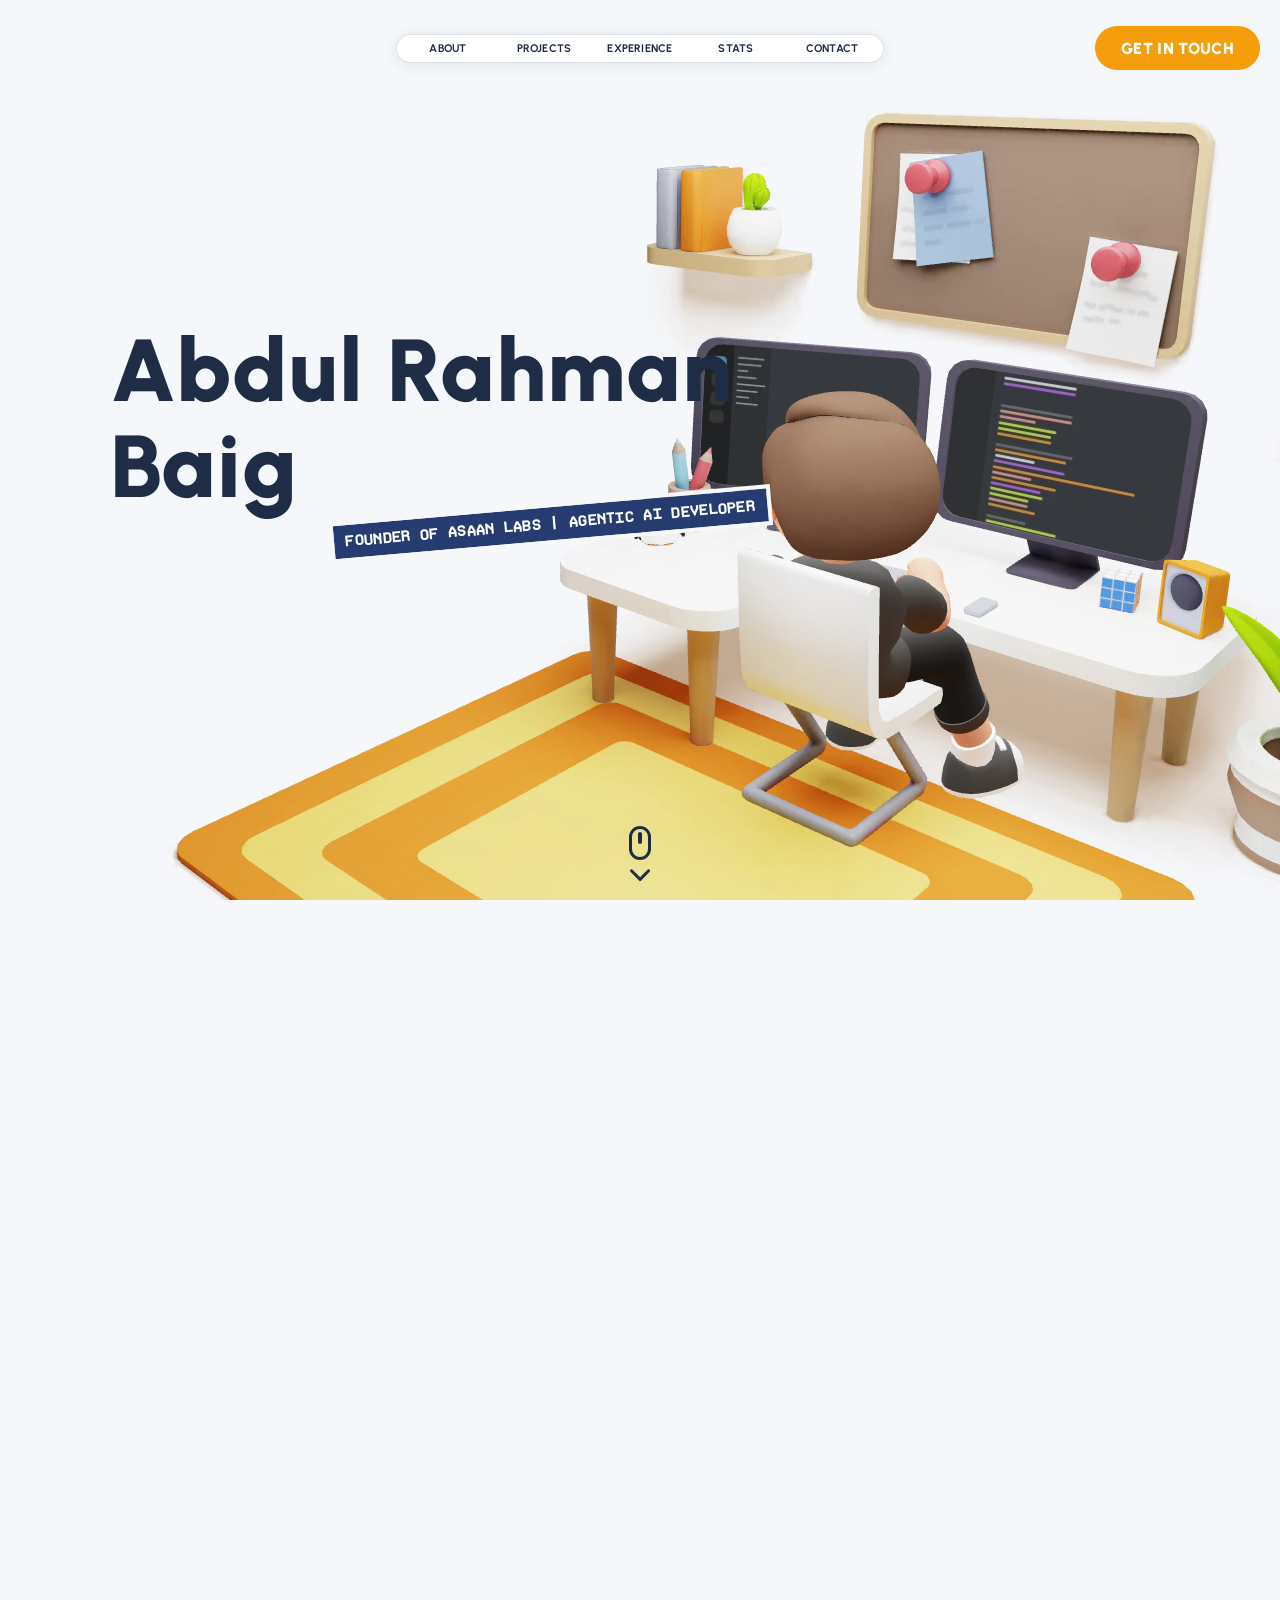
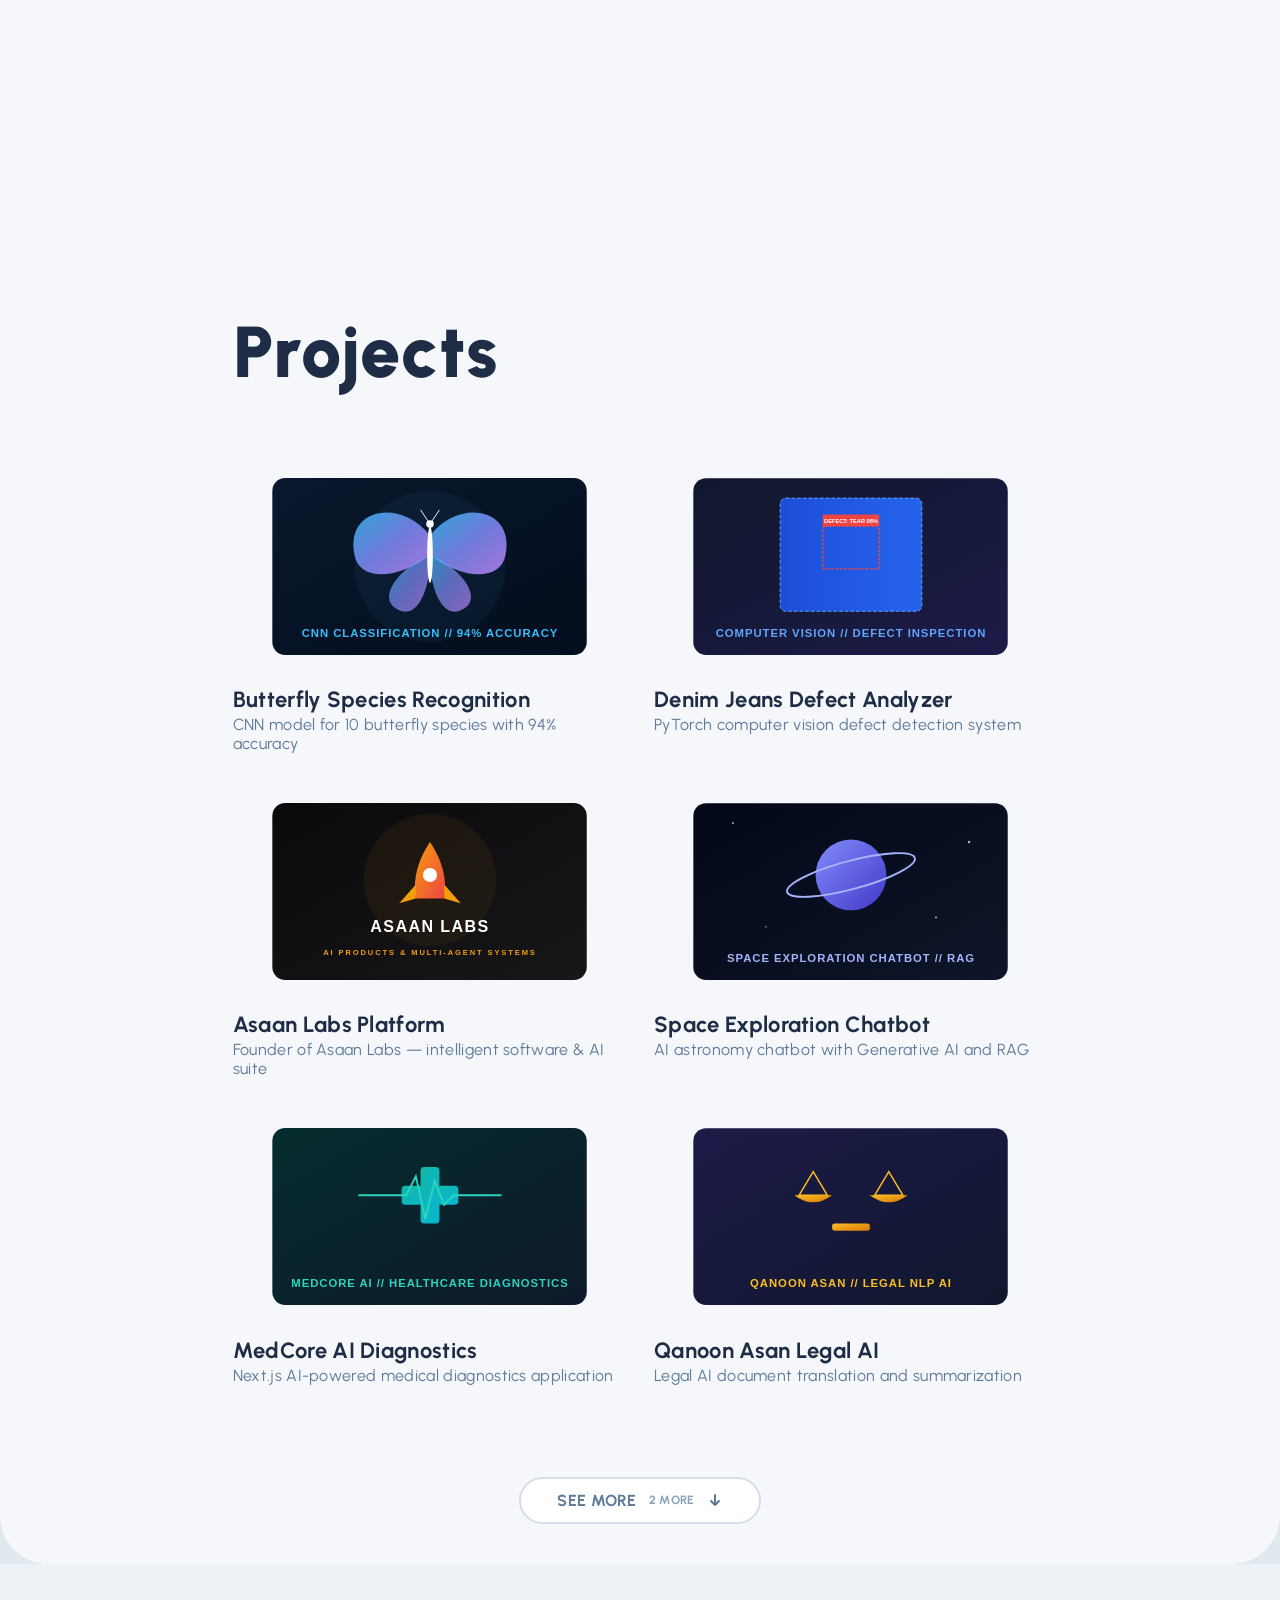
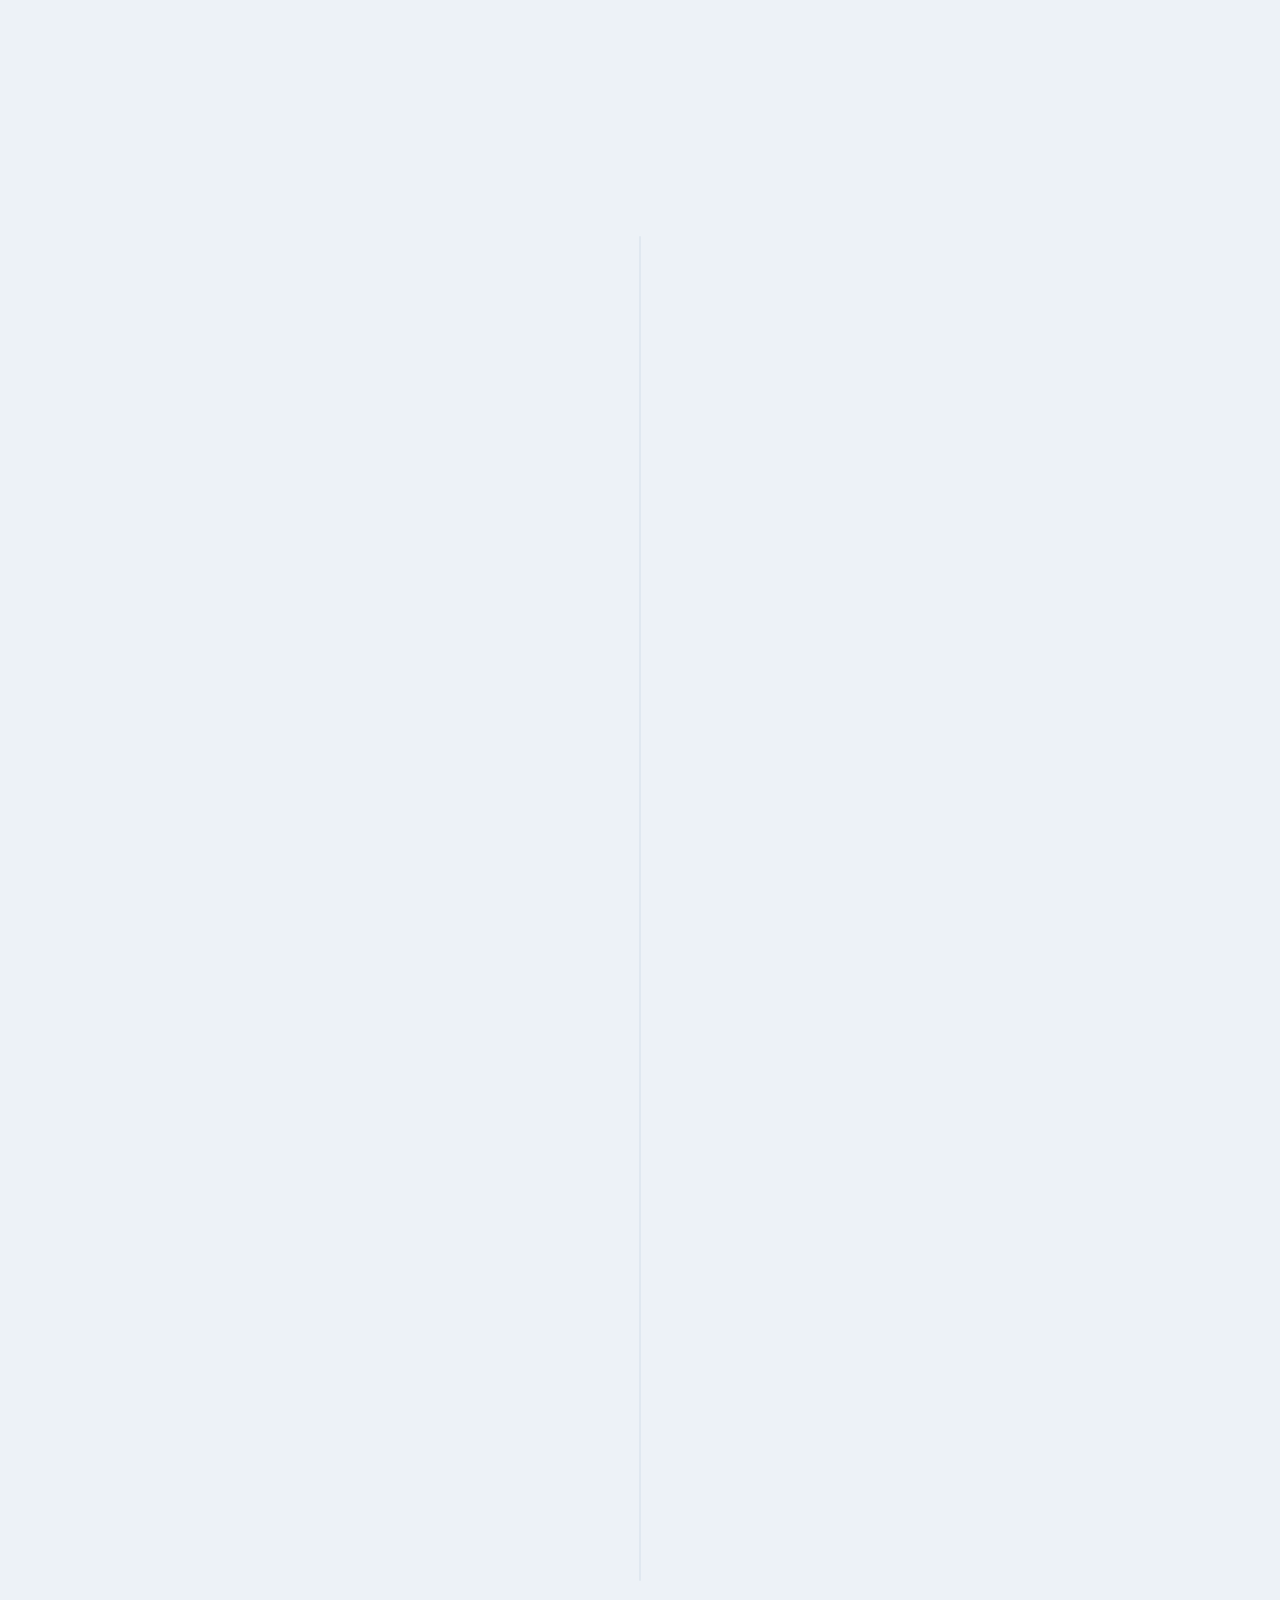
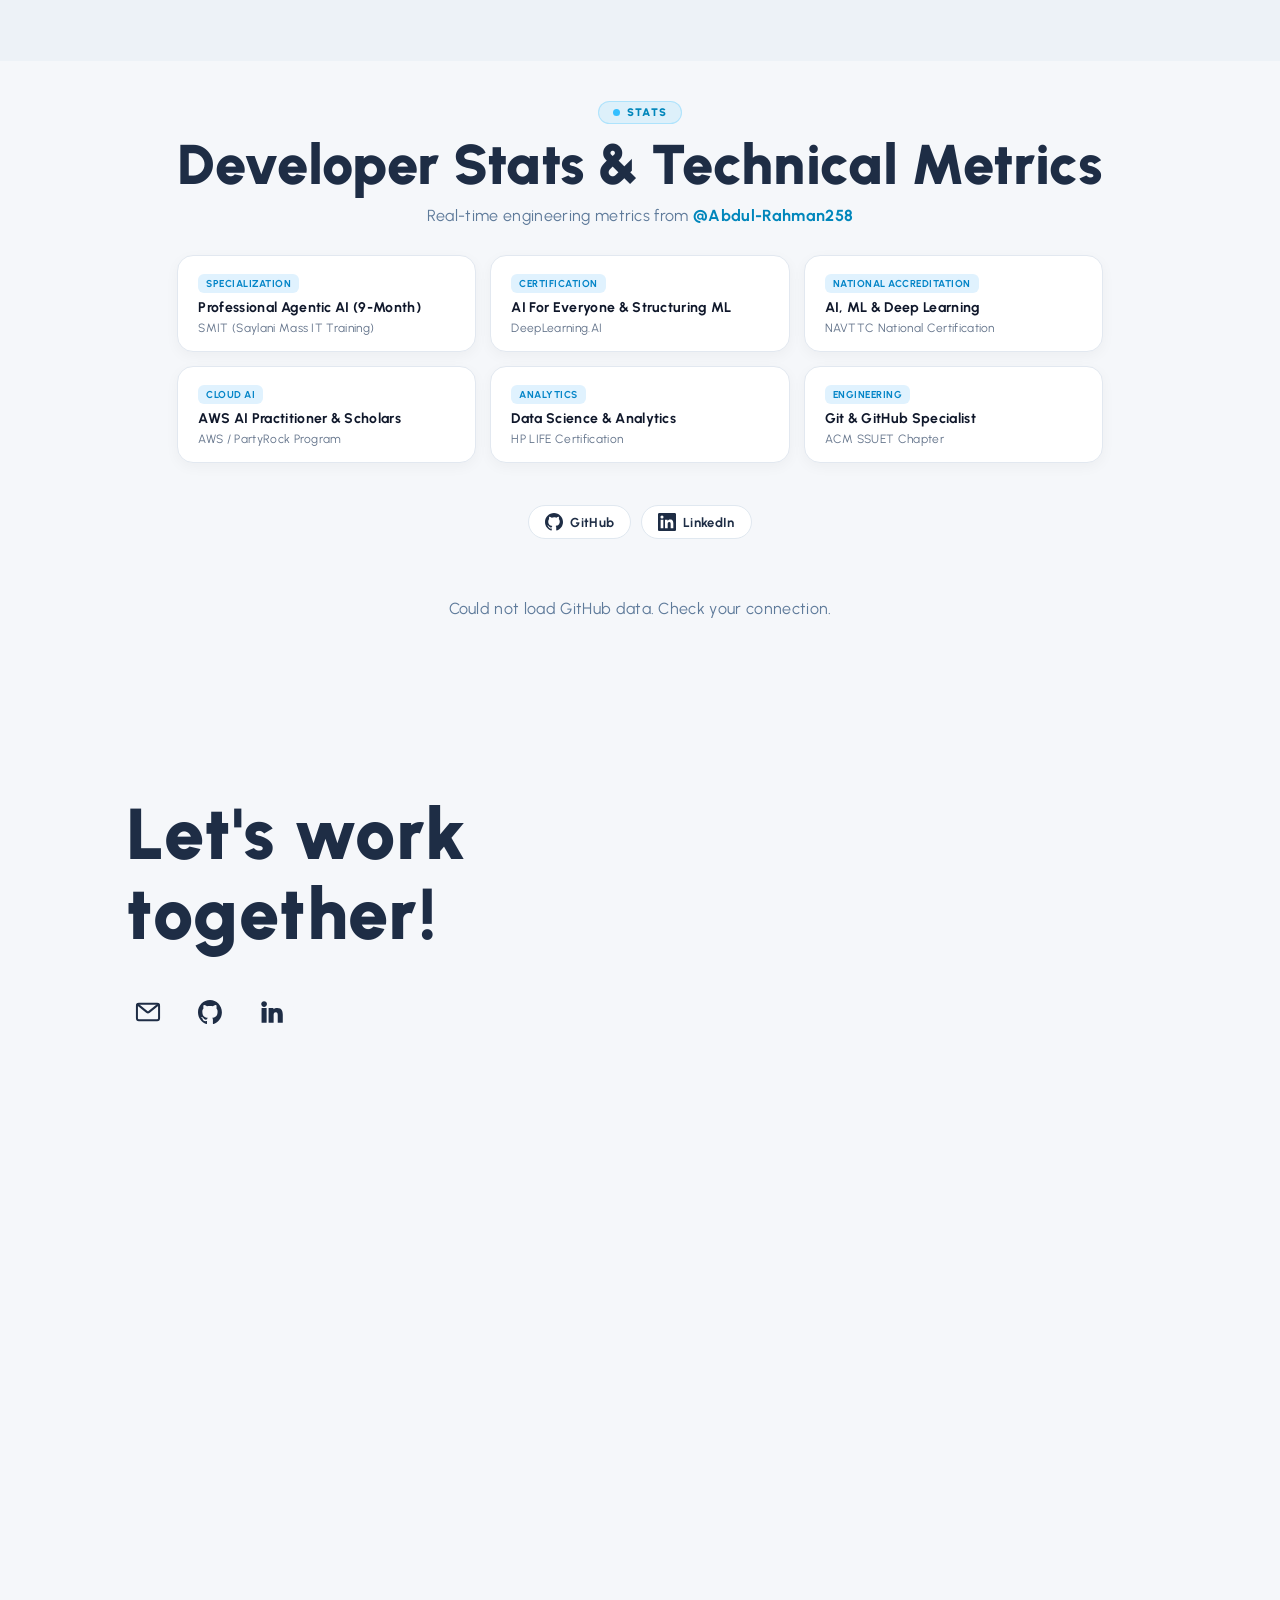
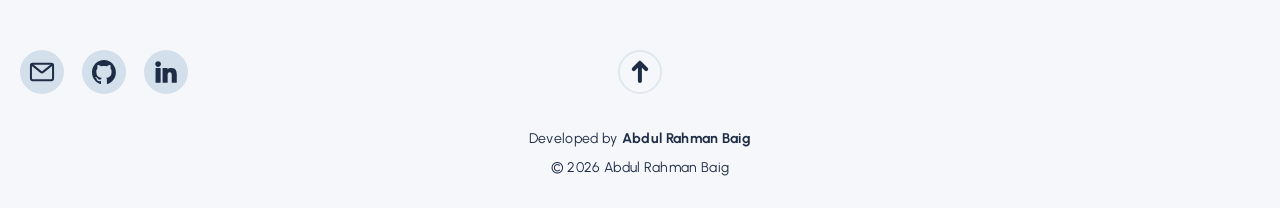
==== commit 23c2c1be: "Updates" ====
--- a/index.html
+++ b/index.html
@@ -1 +1 @@
-<!DOCTYPE html><html lang="en"><head><meta charSet="utf-8"/><meta name="viewport" content="width=device-width, initial-scale=1"/><link rel="preload" href="/fonts/urbanist-400.woff2" as="font" crossorigin="anonymous" type="font/woff2"/><link rel="preload" href="/fonts/urbanist-700.woff2" as="font" crossorigin="anonymous" type="font/woff2"/><link rel="preload" href="/fonts/urbanist-900.woff2" as="font" crossorigin="anonymous" type="font/woff2"/><link rel="preload" href="/fonts/pro-font-windows-400.woff2" as="font" crossorigin="anonymous" type="font/woff2"/><link rel="preload" href="/fonts/pro-font-windows-700.woff2" as="font" crossorigin="anonymous" type="font/woff2"/><link rel="stylesheet" href="/_next/static/chunks/23jkplrzyi981.css" data-precedence="next"/><link rel="preload" as="script" fetchPriority="low" href="/_next/static/chunks/1jq4o6yq14o4c.js"/><script src="/_next/static/chunks/3ntqy24tcldj6.js" async=""></script><script src="/_next/static/chunks/3hdj40qmts5sf.js" async=""></script><script src="/_next/static/chunks/turbopack-0135yb693mdzp.js" async=""></script><script src="/_next/static/chunks/158myu8e_yme3.js" async=""></script><script src="/_next/static/chunks/237qxi7mzq37n.js" async=""></script><link rel="preload" href="/assets/P5lYWOQS.css" as="style" crossorigin="anonymous"/><link rel="preload" href="/fonts/urbanist-400.woff2" as="font" type="font/woff2" crossorigin="anonymous"/><link rel="preload" href="/fonts/urbanist-700.woff2" as="font" type="font/woff2" crossorigin="anonymous"/><link rel="preload" href="/fonts/urbanist-900.woff2" as="font" type="font/woff2" crossorigin="anonymous"/><link rel="preload" href="/fonts/pro-font-windows-400.woff2" as="font" type="font/woff2" crossorigin="anonymous"/><link rel="preload" href="/fonts/pro-font-windows-700.woff2" as="font" type="font/woff2" crossorigin="anonymous"/><title>Abdul Rahman Baig | Founder of Asaan Labs &amp; Agentic AI Engineer</title><meta name="description" content="Official portfolio of Abdul Rahman Baig — Founder of Asaan Labs and Full Stack AI Engineer specializing in Agentic AI, Deep Learning, Computer Vision defect inspection, and scalable software systems."/><meta name="application-name" content="Abdul Rahman Baig Portfolio"/><link rel="author" href="https://devarbaig.me"/><meta name="author" content="Abdul Rahman Baig"/><meta name="keywords" content="Abdul Rahman Baig,devarbaig,Asaan Labs,Founder of Asaan Labs,Agentic AI Engineer,AI Engineer,Computer Vision Engineer,Deep Learning Specialist,PyTorch,TensorFlow,FastAPI,Next.js,Full Stack AI Developer,Karachi AI Engineer,Pakistan AI Developer"/><meta name="creator" content="Abdul Rahman Baig"/><meta name="publisher" content="Asaan Labs"/><meta name="robots" content="index, follow"/><meta name="googlebot" content="index, follow, max-video-preview:-1, max-image-preview:large, max-snippet:-1"/><link rel="canonical" href="https://devarbaig.me"/><meta property="og:title" content="Abdul Rahman Baig | Founder of Asaan Labs &amp; Agentic AI Engineer"/><meta property="og:description" content="Founder of Asaan Labs &amp; Full Stack AI Engineer building intelligent applications at the intersection of deep learning, computer vision, and autonomous agentic systems."/><meta property="og:url" content="https://devarbaig.me"/><meta property="og:site_name" content="Abdul Rahman Baig Portfolio"/><meta property="og:locale" content="en_US"/><meta property="og:image" content="https://devarbaig.me/og-image.png"/><meta property="og:image:width" content="1200"/><meta property="og:image:height" content="630"/><meta property="og:image:alt" content="Abdul Rahman Baig - Founder of Asaan Labs | Agentic AI Engineer"/><meta property="og:type" content="website"/><meta name="twitter:card" content="summary_large_image"/><meta name="twitter:creator" content="@devarbaig"/><meta name="twitter:title" content="Abdul Rahman Baig | Founder of Asaan Labs &amp; Agentic AI Engineer"/><meta name="twitter:description" content="Founder of Asaan Labs &amp; Full Stack AI Engineer building intelligent applications at the intersection of deep learning, computer vision, and autonomous agentic systems."/><meta name="twitter:image" content="https://devarbaig.me/og-image.png"/><link rel="shortcut icon" href="/meta/favicon.ico"/><link rel="icon" href="/meta/favicon.svg"/><link rel="apple-touch-icon" href="/meta/favicon-96x96.png"/><link rel="stylesheet" crossorigin="anonymous" href="/assets/P5lYWOQS.css"/><script type="application/ld+json">{"@context":"https://schema.org","@graph":[{"@type":"Person","@id":"https://devarbaig.me/#person","name":"Abdul Rahman Baig","jobTitle":"Founder & Lead AI Engineer","worksFor":{"@type":"Organization","name":"Asaan Labs","url":"https://github.com/Abdul-Rahman258/asaanlabs-website"},"alumniOf":{"@type":"EducationalOrganization","name":"Sir Syed University of Engineering and Technology (SSUET)"},"url":"https://devarbaig.me","image":"https://devarbaig.me/og-image.png","sameAs":["https://github.com/Abdul-Rahman258","https://www.linkedin.com/in/devarbaig"],"knowsAbout":["Agentic AI","Artificial Intelligence","Computer Vision","Deep Learning","PyTorch","TensorFlow","Next.js","FastAPI","Python"]},{"@type":"WebSite","@id":"https://devarbaig.me/#website","url":"https://devarbaig.me","name":"Abdul Rahman Baig Portfolio","publisher":{"@id":"https://devarbaig.me/#person"},"inLanguage":"en-US"}]}</script><script src="/_next/static/chunks/0cz1d0mv5g_q7.js" noModule=""></script></head><body class="is-loading"><div hidden=""><!--$--><!--/$--></div><div id="app"></div><div class="preloader" style="position:fixed;inset:0;z-index:9999;background:#f5f7fa;display:flex;flex-direction:column;align-items:center;justify-content:center;gap:20px"><div class="preloader-content" style="position:relative;width:80px;height:80px;display:flex;align-items:center;justify-content:center"><svg class="preloader-ring" viewBox="0 0 80 80" xmlns="http://www.w3.org/2000/svg" style="position:absolute;inset:0;width:80px;height:80px"><circle class="preloader-ring-track" cx="40" cy="40" r="32" fill="none" stroke="#d4dfec" stroke-width="3"></circle><circle class="preloader-ring-arc" cx="40" cy="40" r="32" fill="none" stroke="rgb(52,191,255)" stroke-width="3" stroke-linecap="round" stroke-dasharray="60 141"></circle></svg><span class="preloader-initials" style="position:relative;font-family:Arial,sans-serif;font-weight:900;font-size:22px;color:#1e2d45;letter-spacing:-1px;z-index:1">ARB</span></div><span class="preloader-label" style="font-family:Arial,sans-serif;font-size:14px;font-weight:700;color:#5e7a9a;letter-spacing:0.12em;text-transform:uppercase">Abdul Rahman Baig</span></div><!--$--><!--/$--><script src="/_next/static/chunks/1jq4o6yq14o4c.js" id="_R_" async=""></script><script>(self.__next_f=self.__next_f||[]).push([0])</script><script>self.__next_f.push([1,"1:\"$Sreact.fragment\"\n2:I[39756,[\"/_next/static/chunks/158myu8e_yme3.js\"],\"default\"]\n3:I[37457,[\"/_next/static/chunks/158myu8e_yme3.js\"],\"default\"]\n4:I[47257,[\"/_next/static/chunks/158myu8e_yme3.js\"],\"ClientPageRoot\"]\n5:I[52683,[\"/_next/static/chunks/158myu8e_yme3.js\",\"/_next/static/chunks/237qxi7mzq37n.js\"],\"default\"]\n8:I[97367,[\"/_next/static/chunks/158myu8e_yme3.js\"],\"OutletBoundary\"]\n9:\"$Sreact.suspense\"\nb:I[97367,[\"/_next/static/chunks/158myu8e_yme3.js\"],\"ViewportBoundary\"]\nd:I[97367,[\"/_next/static/chunks/158myu8e_yme3.js\"],\"MetadataBoundary\"]\nf:I[68027,[\"/_next/static/chunks/158myu8e_yme3.js\"],\"default\",1]\n:HL[\"/_next/static/chunks/23jkplrzyi981.css\",\"style\"]\n:HL[\"/fonts/urbanist-400.woff2\",\"font\",{\"crossOrigin\":\"anonymous\",\"type\":\"font/woff2\"}]\n:HL[\"/fonts/urbanist-700.woff2\",\"font\",{\"crossOrigin\":\"anonymous\",\"type\":\"font/woff2\"}]\n:HL[\"/fonts/urbanist-900.woff2\",\"font\",{\"crossOrigin\":\"anonymous\",\"type\":\"font/woff2\"}]\n:HL[\"/fonts/pro-font-windows-400.woff2\",\"font\",{\"crossOrigin\":\"anonymous\",\"type\":\"font/woff2\"}]\n:HL[\"/fonts/pro-font-windows-700.woff2\",\"font\",{\"crossOrigin\":\"anonymous\",\"type\":\"font/woff2\"}]\n:HL[\"/assets/P5lYWOQS.css\",\"style\",{\"crossOrigin\":\"anonymous\"}]\n"])</script><script>self.__next_f.push([1,"0:{\"P\":null,\"c\":[\"\",\"\"],\"q\":\"\",\"i\":false,\"f\":[[[\"\",{\"children\":[\"__PAGE__\",{}]},\"$undefined\",\"$undefined\",16],[[\"$\",\"$1\",\"c\",{\"children\":[[[\"$\",\"link\",\"0\",{\"rel\":\"stylesheet\",\"href\":\"/_next/static/chunks/23jkplrzyi981.css\",\"precedence\":\"next\",\"crossOrigin\":\"$undefined\",\"nonce\":\"$undefined\"}],[\"$\",\"script\",\"script-0\",{\"src\":\"/_next/static/chunks/158myu8e_yme3.js\",\"async\":true,\"nonce\":\"$undefined\"}]],[\"$\",\"html\",null,{\"lang\":\"en\",\"children\":[[\"$\",\"head\",null,{\"children\":[[\"$\",\"link\",null,{\"rel\":\"preload\",\"href\":\"/fonts/urbanist-400.woff2\",\"as\":\"font\",\"type\":\"font/woff2\",\"crossOrigin\":\"anonymous\"}],[\"$\",\"link\",null,{\"rel\":\"preload\",\"href\":\"/fonts/urbanist-700.woff2\",\"as\":\"font\",\"type\":\"font/woff2\",\"crossOrigin\":\"anonymous\"}],[\"$\",\"link\",null,{\"rel\":\"preload\",\"href\":\"/fonts/urbanist-900.woff2\",\"as\":\"font\",\"type\":\"font/woff2\",\"crossOrigin\":\"anonymous\"}],[\"$\",\"link\",null,{\"rel\":\"preload\",\"href\":\"/fonts/pro-font-windows-400.woff2\",\"as\":\"font\",\"type\":\"font/woff2\",\"crossOrigin\":\"anonymous\"}],[\"$\",\"link\",null,{\"rel\":\"preload\",\"href\":\"/fonts/pro-font-windows-700.woff2\",\"as\":\"font\",\"type\":\"font/woff2\",\"crossOrigin\":\"anonymous\"}],[\"$\",\"link\",null,{\"rel\":\"stylesheet\",\"crossOrigin\":\"anonymous\",\"href\":\"/assets/P5lYWOQS.css\"}],[\"$\",\"script\",null,{\"type\":\"application/ld+json\",\"dangerouslySetInnerHTML\":{\"__html\":\"{\\\"@context\\\":\\\"https://schema.org\\\",\\\"@graph\\\":[{\\\"@type\\\":\\\"Person\\\",\\\"@id\\\":\\\"https://devarbaig.me/#person\\\",\\\"name\\\":\\\"Abdul Rahman Baig\\\",\\\"jobTitle\\\":\\\"Founder \u0026 Lead AI Engineer\\\",\\\"worksFor\\\":{\\\"@type\\\":\\\"Organization\\\",\\\"name\\\":\\\"Asaan Labs\\\",\\\"url\\\":\\\"https://github.com/Abdul-Rahman258/asaanlabs-website\\\"},\\\"alumniOf\\\":{\\\"@type\\\":\\\"EducationalOrganization\\\",\\\"name\\\":\\\"Sir Syed University of Engineering and Technology (SSUET)\\\"},\\\"url\\\":\\\"https://devarbaig.me\\\",\\\"image\\\":\\\"https://devarbaig.me/og-image.png\\\",\\\"sameAs\\\":[\\\"https://github.com/Abdul-Rahman258\\\",\\\"https://www.linkedin.com/in/devarbaig\\\"],\\\"knowsAbout\\\":[\\\"Agentic AI\\\",\\\"Artificial Intelligence\\\",\\\"Computer Vision\\\",\\\"Deep Learning\\\",\\\"PyTorch\\\",\\\"TensorFlow\\\",\\\"Next.js\\\",\\\"FastAPI\\\",\\\"Python\\\"]},{\\\"@type\\\":\\\"WebSite\\\",\\\"@id\\\":\\\"https://devarbaig.me/#website\\\",\\\"url\\\":\\\"https://devarbaig.me\\\",\\\"name\\\":\\\"Abdul Rahman Baig Portfolio\\\",\\\"publisher\\\":{\\\"@id\\\":\\\"https://devarbaig.me/#person\\\"},\\\"inLanguage\\\":\\\"en-US\\\"}]}\"}}]]}],[\"$\",\"body\",null,{\"className\":\"is-loading\",\"children\":[\"$\",\"$L2\",null,{\"parallelRouterKey\":\"children\",\"error\":\"$undefined\",\"errorStyles\":\"$undefined\",\"errorScripts\":\"$undefined\",\"template\":[\"$\",\"$L3\",null,{}],\"templateStyles\":\"$undefined\",\"templateScripts\":\"$undefined\",\"notFound\":[[[\"$\",\"title\",null,{\"children\":\"404: This page could not be found.\"}],[\"$\",\"div\",null,{\"style\":{\"fontFamily\":\"system-ui,\\\"Segoe UI\\\",Roboto,Helvetica,Arial,sans-serif,\\\"Apple Color Emoji\\\",\\\"Segoe UI Emoji\\\"\",\"height\":\"100vh\",\"textAlign\":\"center\",\"display\":\"flex\",\"flexDirection\":\"column\",\"alignItems\":\"center\",\"justifyContent\":\"center\"},\"children\":[\"$\",\"div\",null,{\"children\":[[\"$\",\"style\",null,{\"dangerouslySetInnerHTML\":{\"__html\":\"body{color:#000;background:#fff;margin:0}.next-error-h1{border-right:1px solid rgba(0,0,0,.3)}@media (prefers-color-scheme:dark){body{color:#fff;background:#000}.next-error-h1{border-right:1px solid rgba(255,255,255,.3)}}\"}}],[\"$\",\"h1\",null,{\"className\":\"next-error-h1\",\"style\":{\"display\":\"inline-block\",\"margin\":\"0 20px 0 0\",\"padding\":\"0 23px 0 0\",\"fontSize\":24,\"fontWeight\":500,\"verticalAlign\":\"top\",\"lineHeight\":\"49px\"},\"children\":404}],[\"$\",\"div\",null,{\"style\":{\"display\":\"inline-block\"},\"children\":[\"$\",\"h2\",null,{\"style\":{\"fontSize\":14,\"fontWeight\":400,\"lineHeight\":\"49px\",\"margin\":0},\"children\":\"This page could not be found.\"}]}]]}]}]],[]],\"forbidden\":\"$undefined\",\"unauthorized\":\"$undefined\"}]}]]}]]}],{\"children\":[[\"$\",\"$1\",\"c\",{\"children\":[[\"$\",\"$L4\",null,{\"Component\":\"$5\",\"serverProvidedParams\":{\"searchParams\":{},\"params\":{},\"promises\":[\"$@6\",\"$@7\"]}}],[[\"$\",\"script\",\"script-0\",{\"src\":\"/_next/static/chunks/237qxi7mzq37n.js\",\"async\":true,\"nonce\":\"$undefined\"}]],[\"$\",\"$L8\",null,{\"children\":[\"$\",\"$9\",null,{\"name\":\"Next.MetadataOutlet\",\"children\":\"$@a\"}]}]]}],{},null,false,null]},null,false,null],[\"$\",\"$1\",\"h\",{\"children\":[null,[\"$\",\"$Lb\",null,{\"children\":\"$Lc\"}],[\"$\",\"div\",null,{\"hidden\":true,\"children\":[\"$\",\"$Ld\",null,{\"children\":[\"$\",\"$9\",null,{\"name\":\"Next.Metadata\",\"children\":\"$Le\"}]}]}],null]}],false]],\"m\":\"$undefined\",\"G\":[\"$f\",[[\"$\",\"link\",\"0\",{\"rel\":\"stylesheet\",\"href\":\"/_next/static/chunks/23jkplrzyi981.css\",\"precedence\":\"next\",\"crossOrigin\":\"$undefined\",\"nonce\":\"$undefined\"}]]],\"S\":true,\"h\":null,\"s\":\"$undefined\",\"l\":\"$undefined\",\"p\":\"$undefined\",\"d\":\"$undefined\",\"b\":\"oa8mCoCb3JQMtIVwlLYQf\"}\n"])</script><script>self.__next_f.push([1,"6:{}\n7:\"$0:f:0:1:1:children:0:props:children:0:props:serverProvidedParams:params\"\n"])</script><script>self.__next_f.push([1,"c:[[\"$\",\"meta\",\"0\",{\"charSet\":\"utf-8\"}],[\"$\",\"meta\",\"1\",{\"name\":\"viewport\",\"content\":\"width=device-width, initial-scale=1\"}]]\n"])</script><script>self.__next_f.push([1,"10:I[27201,[\"/_next/static/chunks/158myu8e_yme3.js\"],\"IconMark\"]\na:null\n"])</script><script>self.__next_f.push([1,"e:[[\"$\",\"title\",\"0\",{\"children\":\"Abdul Rahman Baig | Founder of Asaan Labs \u0026 Agentic AI Engineer\"}],[\"$\",\"meta\",\"1\",{\"name\":\"description\",\"content\":\"Official portfolio of Abdul Rahman Baig — Founder of Asaan Labs and Full Stack AI Engineer specializing in Agentic AI, Deep Learning, Computer Vision defect inspection, and scalable software systems.\"}],[\"$\",\"meta\",\"2\",{\"name\":\"application-name\",\"content\":\"Abdul Rahman Baig Portfolio\"}],[\"$\",\"link\",\"3\",{\"rel\":\"author\",\"href\":\"https://devarbaig.me\"}],[\"$\",\"meta\",\"4\",{\"name\":\"author\",\"content\":\"Abdul Rahman Baig\"}],[\"$\",\"meta\",\"5\",{\"name\":\"keywords\",\"content\":\"Abdul Rahman Baig,devarbaig,Asaan Labs,Founder of Asaan Labs,Agentic AI Engineer,AI Engineer,Computer Vision Engineer,Deep Learning Specialist,PyTorch,TensorFlow,FastAPI,Next.js,Full Stack AI Developer,Karachi AI Engineer,Pakistan AI Developer\"}],[\"$\",\"meta\",\"6\",{\"name\":\"creator\",\"content\":\"Abdul Rahman Baig\"}],[\"$\",\"meta\",\"7\",{\"name\":\"publisher\",\"content\":\"Asaan Labs\"}],[\"$\",\"meta\",\"8\",{\"name\":\"robots\",\"content\":\"index, follow\"}],[\"$\",\"meta\",\"9\",{\"name\":\"googlebot\",\"content\":\"index, follow, max-video-preview:-1, max-image-preview:large, max-snippet:-1\"}],[\"$\",\"link\",\"10\",{\"rel\":\"canonical\",\"href\":\"https://devarbaig.me\"}],[\"$\",\"meta\",\"11\",{\"property\":\"og:title\",\"content\":\"Abdul Rahman Baig | Founder of Asaan Labs \u0026 Agentic AI Engineer\"}],[\"$\",\"meta\",\"12\",{\"property\":\"og:description\",\"content\":\"Founder of Asaan Labs \u0026 Full Stack AI Engineer building intelligent applications at the intersection of deep learning, computer vision, and autonomous agentic systems.\"}],[\"$\",\"meta\",\"13\",{\"property\":\"og:url\",\"content\":\"https://devarbaig.me\"}],[\"$\",\"meta\",\"14\",{\"property\":\"og:site_name\",\"content\":\"Abdul Rahman Baig Portfolio\"}],[\"$\",\"meta\",\"15\",{\"property\":\"og:locale\",\"content\":\"en_US\"}],[\"$\",\"meta\",\"16\",{\"property\":\"og:image\",\"content\":\"https://devarbaig.me/og-image.png\"}],[\"$\",\"meta\",\"17\",{\"property\":\"og:image:width\",\"content\":\"1200\"}],[\"$\",\"meta\",\"18\",{\"property\":\"og:image:height\",\"content\":\"630\"}],[\"$\",\"meta\",\"19\",{\"property\":\"og:image:alt\",\"content\":\"Abdul Rahman Baig - Founder of Asaan Labs | Agentic AI Engineer\"}],[\"$\",\"meta\",\"20\",{\"property\":\"og:type\",\"content\":\"website\"}],[\"$\",\"meta\",\"21\",{\"name\":\"twitter:card\",\"content\":\"summary_large_image\"}],[\"$\",\"meta\",\"22\",{\"name\":\"twitter:creator\",\"content\":\"@devarbaig\"}],[\"$\",\"meta\",\"23\",{\"name\":\"twitter:title\",\"content\":\"Abdul Rahman Baig | Founder of Asaan Labs \u0026 Agentic AI Engineer\"}],[\"$\",\"meta\",\"24\",{\"name\":\"twitter:description\",\"content\":\"Founder of Asaan Labs \u0026 Full Stack AI Engineer building intelligent applications at the intersection of deep learning, computer vision, and autonomous agentic systems.\"}],[\"$\",\"meta\",\"25\",{\"name\":\"twitter:image\",\"content\":\"https://devarbaig.me/og-image.png\"}],[\"$\",\"link\",\"26\",{\"rel\":\"shortcut icon\",\"href\":\"/meta/favicon.ico\"}],[\"$\",\"link\",\"27\",{\"rel\":\"icon\",\"href\":\"/meta/favicon.svg\"}],[\"$\",\"link\",\"28\",{\"rel\":\"apple-touch-icon\",\"href\":\"/meta/favicon-96x96.png\"}],[\"$\",\"$L10\",\"29\",{}]]\n"])</script></body></html>+<!DOCTYPE html><html lang="en"><head><meta charSet="utf-8"/><meta name="viewport" content="width=device-width, initial-scale=1"/><link rel="preload" href="/fonts/urbanist-400.woff2" as="font" crossorigin="anonymous" type="font/woff2"/><link rel="preload" href="/fonts/urbanist-700.woff2" as="font" crossorigin="anonymous" type="font/woff2"/><link rel="preload" href="/fonts/urbanist-900.woff2" as="font" crossorigin="anonymous" type="font/woff2"/><link rel="preload" href="/fonts/pro-font-windows-400.woff2" as="font" crossorigin="anonymous" type="font/woff2"/><link rel="preload" href="/fonts/pro-font-windows-700.woff2" as="font" crossorigin="anonymous" type="font/woff2"/><link rel="stylesheet" href="/_next/static/chunks/23jkplrzyi981.css" data-precedence="next"/><link rel="preload" as="script" fetchPriority="low" href="/_next/static/chunks/1jq4o6yq14o4c.js"/><script src="/_next/static/chunks/3ntqy24tcldj6.js" async=""></script><script src="/_next/static/chunks/3hdj40qmts5sf.js" async=""></script><script src="/_next/static/chunks/turbopack-0135yb693mdzp.js" async=""></script><script src="/_next/static/chunks/158myu8e_yme3.js" async=""></script><script src="/_next/static/chunks/237qxi7mzq37n.js" async=""></script><link rel="preload" href="/assets/P5lYWOQS.css" as="style" crossorigin="anonymous"/><link rel="preload" href="/fonts/urbanist-400.woff2" as="font" type="font/woff2" crossorigin="anonymous"/><link rel="preload" href="/fonts/urbanist-700.woff2" as="font" type="font/woff2" crossorigin="anonymous"/><link rel="preload" href="/fonts/urbanist-900.woff2" as="font" type="font/woff2" crossorigin="anonymous"/><link rel="preload" href="/fonts/pro-font-windows-400.woff2" as="font" type="font/woff2" crossorigin="anonymous"/><link rel="preload" href="/fonts/pro-font-windows-700.woff2" as="font" type="font/woff2" crossorigin="anonymous"/><title>Abdul Rahman Baig | Founder of Asaan Labs &amp; Agentic AI Developer</title><meta name="description" content="Official portfolio of Abdul Rahman Baig — Founder of Asaan Labs and Full Stack AI Developer specializing in Agentic AI, Deep Learning, Computer Vision defect inspection, and scalable software systems."/><meta name="application-name" content="Abdul Rahman Baig Portfolio"/><link rel="author" href="https://devarbaig.me"/><meta name="author" content="Abdul Rahman Baig"/><meta name="keywords" content="Abdul Rahman Baig,devarbaig,Asaan Labs,Founder of Asaan Labs,Agentic AI Developer,AI Developer,Computer Vision Engineer,Deep Learning Specialist,PyTorch,TensorFlow,FastAPI,Next.js,Full Stack AI Developer,Karachi AI Developer,Pakistan AI Developer"/><meta name="creator" content="Abdul Rahman Baig"/><meta name="publisher" content="Asaan Labs"/><meta name="robots" content="index, follow"/><meta name="googlebot" content="index, follow, max-video-preview:-1, max-image-preview:large, max-snippet:-1"/><link rel="canonical" href="https://devarbaig.me"/><meta property="og:title" content="Abdul Rahman Baig | Founder of Asaan Labs &amp; Agentic AI Developer"/><meta property="og:description" content="Founder of Asaan Labs &amp; Full Stack AI Developer building intelligent applications at the intersection of deep learning, computer vision, and autonomous agentic systems."/><meta property="og:url" content="https://devarbaig.me"/><meta property="og:site_name" content="Abdul Rahman Baig Portfolio"/><meta property="og:locale" content="en_US"/><meta property="og:image" content="https://devarbaig.me/og-image.png"/><meta property="og:image:width" content="1200"/><meta property="og:image:height" content="630"/><meta property="og:image:alt" content="Abdul Rahman Baig - Founder of Asaan Labs | Agentic AI Developer"/><meta property="og:type" content="website"/><meta name="twitter:card" content="summary_large_image"/><meta name="twitter:creator" content="@devarbaig"/><meta name="twitter:title" content="Abdul Rahman Baig | Founder of Asaan Labs &amp; Agentic AI Developer"/><meta name="twitter:description" content="Founder of Asaan Labs &amp; Full Stack AI Developer building intelligent applications at the intersection of deep learning, computer vision, and autonomous agentic systems."/><meta name="twitter:image" content="https://devarbaig.me/og-image.png"/><link rel="shortcut icon" href="/meta/favicon.ico"/><link rel="icon" href="/meta/favicon.svg"/><link rel="apple-touch-icon" href="/meta/favicon-96x96.png"/><link rel="stylesheet" crossorigin="anonymous" href="/assets/P5lYWOQS.css"/><script type="application/ld+json">{"@context":"https://schema.org","@graph":[{"@type":"Person","@id":"https://devarbaig.me/#person","name":"Abdul Rahman Baig","jobTitle":"Founder & Lead AI Engineer","worksFor":{"@type":"Organization","name":"Asaan Labs","url":"https://github.com/Abdul-Rahman258/asaanlabs-website"},"alumniOf":{"@type":"EducationalOrganization","name":"Sir Syed University of Engineering and Technology (SSUET)"},"url":"https://devarbaig.me","image":"https://devarbaig.me/og-image.png","sameAs":["https://github.com/Abdul-Rahman258","https://www.linkedin.com/in/devarbaig"],"knowsAbout":["Agentic AI","Artificial Intelligence","Computer Vision","Deep Learning","PyTorch","TensorFlow","Next.js","FastAPI","Python"]},{"@type":"WebSite","@id":"https://devarbaig.me/#website","url":"https://devarbaig.me","name":"Abdul Rahman Baig Portfolio","publisher":{"@id":"https://devarbaig.me/#person"},"inLanguage":"en-US"}]}</script><script src="/_next/static/chunks/0cz1d0mv5g_q7.js" noModule=""></script></head><body class="is-loading"><div hidden=""><!--$--><!--/$--></div><div id="app"></div><div class="preloader" style="position:fixed;inset:0;z-index:9999;background:#f5f7fa;display:flex;flex-direction:column;align-items:center;justify-content:center;gap:20px"><div class="preloader-content" style="position:relative;width:80px;height:80px;display:flex;align-items:center;justify-content:center"><svg class="preloader-ring" viewBox="0 0 80 80" xmlns="http://www.w3.org/2000/svg" style="position:absolute;inset:0;width:80px;height:80px"><circle class="preloader-ring-track" cx="40" cy="40" r="32" fill="none" stroke="#d4dfec" stroke-width="3"></circle><circle class="preloader-ring-arc" cx="40" cy="40" r="32" fill="none" stroke="rgb(52,191,255)" stroke-width="3" stroke-linecap="round" stroke-dasharray="60 141"></circle></svg><span class="preloader-initials" style="position:relative;font-family:Arial,sans-serif;font-weight:900;font-size:22px;color:#1e2d45;letter-spacing:-1px;z-index:1">ARB</span></div><span class="preloader-label" style="font-family:Arial,sans-serif;font-size:14px;font-weight:700;color:#5e7a9a;letter-spacing:0.12em;text-transform:uppercase">Abdul Rahman Baig</span></div><!--$--><!--/$--><script src="/_next/static/chunks/1jq4o6yq14o4c.js" id="_R_" async=""></script><script>(self.__next_f=self.__next_f||[]).push([0])</script><script>self.__next_f.push([1,"1:\"$Sreact.fragment\"\n2:I[39756,[\"/_next/static/chunks/158myu8e_yme3.js\"],\"default\"]\n3:I[37457,[\"/_next/static/chunks/158myu8e_yme3.js\"],\"default\"]\n4:I[47257,[\"/_next/static/chunks/158myu8e_yme3.js\"],\"ClientPageRoot\"]\n5:I[52683,[\"/_next/static/chunks/158myu8e_yme3.js\",\"/_next/static/chunks/237qxi7mzq37n.js\"],\"default\"]\n8:I[97367,[\"/_next/static/chunks/158myu8e_yme3.js\"],\"OutletBoundary\"]\n9:\"$Sreact.suspense\"\nb:I[97367,[\"/_next/static/chunks/158myu8e_yme3.js\"],\"ViewportBoundary\"]\nd:I[97367,[\"/_next/static/chunks/158myu8e_yme3.js\"],\"MetadataBoundary\"]\nf:I[68027,[\"/_next/static/chunks/158myu8e_yme3.js\"],\"default\",1]\n:HL[\"/_next/static/chunks/23jkplrzyi981.css\",\"style\"]\n:HL[\"/fonts/urbanist-400.woff2\",\"font\",{\"crossOrigin\":\"anonymous\",\"type\":\"font/woff2\"}]\n:HL[\"/fonts/urbanist-700.woff2\",\"font\",{\"crossOrigin\":\"anonymous\",\"type\":\"font/woff2\"}]\n:HL[\"/fonts/urbanist-900.woff2\",\"font\",{\"crossOrigin\":\"anonymous\",\"type\":\"font/woff2\"}]\n:HL[\"/fonts/pro-font-windows-400.woff2\",\"font\",{\"crossOrigin\":\"anonymous\",\"type\":\"font/woff2\"}]\n:HL[\"/fonts/pro-font-windows-700.woff2\",\"font\",{\"crossOrigin\":\"anonymous\",\"type\":\"font/woff2\"}]\n:HL[\"/assets/P5lYWOQS.css\",\"style\",{\"crossOrigin\":\"anonymous\"}]\n"])</script><script>self.__next_f.push([1,"0:{\"P\":null,\"c\":[\"\",\"\"],\"q\":\"\",\"i\":false,\"f\":[[[\"\",{\"children\":[\"__PAGE__\",{}]},\"$undefined\",\"$undefined\",16],[[\"$\",\"$1\",\"c\",{\"children\":[[[\"$\",\"link\",\"0\",{\"rel\":\"stylesheet\",\"href\":\"/_next/static/chunks/23jkplrzyi981.css\",\"precedence\":\"next\",\"crossOrigin\":\"$undefined\",\"nonce\":\"$undefined\"}],[\"$\",\"script\",\"script-0\",{\"src\":\"/_next/static/chunks/158myu8e_yme3.js\",\"async\":true,\"nonce\":\"$undefined\"}]],[\"$\",\"html\",null,{\"lang\":\"en\",\"children\":[[\"$\",\"head\",null,{\"children\":[[\"$\",\"link\",null,{\"rel\":\"preload\",\"href\":\"/fonts/urbanist-400.woff2\",\"as\":\"font\",\"type\":\"font/woff2\",\"crossOrigin\":\"anonymous\"}],[\"$\",\"link\",null,{\"rel\":\"preload\",\"href\":\"/fonts/urbanist-700.woff2\",\"as\":\"font\",\"type\":\"font/woff2\",\"crossOrigin\":\"anonymous\"}],[\"$\",\"link\",null,{\"rel\":\"preload\",\"href\":\"/fonts/urbanist-900.woff2\",\"as\":\"font\",\"type\":\"font/woff2\",\"crossOrigin\":\"anonymous\"}],[\"$\",\"link\",null,{\"rel\":\"preload\",\"href\":\"/fonts/pro-font-windows-400.woff2\",\"as\":\"font\",\"type\":\"font/woff2\",\"crossOrigin\":\"anonymous\"}],[\"$\",\"link\",null,{\"rel\":\"preload\",\"href\":\"/fonts/pro-font-windows-700.woff2\",\"as\":\"font\",\"type\":\"font/woff2\",\"crossOrigin\":\"anonymous\"}],[\"$\",\"link\",null,{\"rel\":\"stylesheet\",\"crossOrigin\":\"anonymous\",\"href\":\"/assets/P5lYWOQS.css\"}],[\"$\",\"script\",null,{\"type\":\"application/ld+json\",\"dangerouslySetInnerHTML\":{\"__html\":\"{\\\"@context\\\":\\\"https://schema.org\\\",\\\"@graph\\\":[{\\\"@type\\\":\\\"Person\\\",\\\"@id\\\":\\\"https://devarbaig.me/#person\\\",\\\"name\\\":\\\"Abdul Rahman Baig\\\",\\\"jobTitle\\\":\\\"Founder \u0026 Lead AI Engineer\\\",\\\"worksFor\\\":{\\\"@type\\\":\\\"Organization\\\",\\\"name\\\":\\\"Asaan Labs\\\",\\\"url\\\":\\\"https://github.com/Abdul-Rahman258/asaanlabs-website\\\"},\\\"alumniOf\\\":{\\\"@type\\\":\\\"EducationalOrganization\\\",\\\"name\\\":\\\"Sir Syed University of Engineering and Technology (SSUET)\\\"},\\\"url\\\":\\\"https://devarbaig.me\\\",\\\"image\\\":\\\"https://devarbaig.me/og-image.png\\\",\\\"sameAs\\\":[\\\"https://github.com/Abdul-Rahman258\\\",\\\"https://www.linkedin.com/in/devarbaig\\\"],\\\"knowsAbout\\\":[\\\"Agentic AI\\\",\\\"Artificial Intelligence\\\",\\\"Computer Vision\\\",\\\"Deep Learning\\\",\\\"PyTorch\\\",\\\"TensorFlow\\\",\\\"Next.js\\\",\\\"FastAPI\\\",\\\"Python\\\"]},{\\\"@type\\\":\\\"WebSite\\\",\\\"@id\\\":\\\"https://devarbaig.me/#website\\\",\\\"url\\\":\\\"https://devarbaig.me\\\",\\\"name\\\":\\\"Abdul Rahman Baig Portfolio\\\",\\\"publisher\\\":{\\\"@id\\\":\\\"https://devarbaig.me/#person\\\"},\\\"inLanguage\\\":\\\"en-US\\\"}]}\"}}]]}],[\"$\",\"body\",null,{\"className\":\"is-loading\",\"children\":[\"$\",\"$L2\",null,{\"parallelRouterKey\":\"children\",\"error\":\"$undefined\",\"errorStyles\":\"$undefined\",\"errorScripts\":\"$undefined\",\"template\":[\"$\",\"$L3\",null,{}],\"templateStyles\":\"$undefined\",\"templateScripts\":\"$undefined\",\"notFound\":[[[\"$\",\"title\",null,{\"children\":\"404: This page could not be found.\"}],[\"$\",\"div\",null,{\"style\":{\"fontFamily\":\"system-ui,\\\"Segoe UI\\\",Roboto,Helvetica,Arial,sans-serif,\\\"Apple Color Emoji\\\",\\\"Segoe UI Emoji\\\"\",\"height\":\"100vh\",\"textAlign\":\"center\",\"display\":\"flex\",\"flexDirection\":\"column\",\"alignItems\":\"center\",\"justifyContent\":\"center\"},\"children\":[\"$\",\"div\",null,{\"children\":[[\"$\",\"style\",null,{\"dangerouslySetInnerHTML\":{\"__html\":\"body{color:#000;background:#fff;margin:0}.next-error-h1{border-right:1px solid rgba(0,0,0,.3)}@media (prefers-color-scheme:dark){body{color:#fff;background:#000}.next-error-h1{border-right:1px solid rgba(255,255,255,.3)}}\"}}],[\"$\",\"h1\",null,{\"className\":\"next-error-h1\",\"style\":{\"display\":\"inline-block\",\"margin\":\"0 20px 0 0\",\"padding\":\"0 23px 0 0\",\"fontSize\":24,\"fontWeight\":500,\"verticalAlign\":\"top\",\"lineHeight\":\"49px\"},\"children\":404}],[\"$\",\"div\",null,{\"style\":{\"display\":\"inline-block\"},\"children\":[\"$\",\"h2\",null,{\"style\":{\"fontSize\":14,\"fontWeight\":400,\"lineHeight\":\"49px\",\"margin\":0},\"children\":\"This page could not be found.\"}]}]]}]}]],[]],\"forbidden\":\"$undefined\",\"unauthorized\":\"$undefined\"}]}]]}]]}],{\"children\":[[\"$\",\"$1\",\"c\",{\"children\":[[\"$\",\"$L4\",null,{\"Component\":\"$5\",\"serverProvidedParams\":{\"searchParams\":{},\"params\":{},\"promises\":[\"$@6\",\"$@7\"]}}],[[\"$\",\"script\",\"script-0\",{\"src\":\"/_next/static/chunks/237qxi7mzq37n.js\",\"async\":true,\"nonce\":\"$undefined\"}]],[\"$\",\"$L8\",null,{\"children\":[\"$\",\"$9\",null,{\"name\":\"Next.MetadataOutlet\",\"children\":\"$@a\"}]}]]}],{},null,false,null]},null,false,null],[\"$\",\"$1\",\"h\",{\"children\":[null,[\"$\",\"$Lb\",null,{\"children\":\"$Lc\"}],[\"$\",\"div\",null,{\"hidden\":true,\"children\":[\"$\",\"$Ld\",null,{\"children\":[\"$\",\"$9\",null,{\"name\":\"Next.Metadata\",\"children\":\"$Le\"}]}]}],null]}],false]],\"m\":\"$undefined\",\"G\":[\"$f\",[[\"$\",\"link\",\"0\",{\"rel\":\"stylesheet\",\"href\":\"/_next/static/chunks/23jkplrzyi981.css\",\"precedence\":\"next\",\"crossOrigin\":\"$undefined\",\"nonce\":\"$undefined\"}]]],\"S\":true,\"h\":null,\"s\":\"$undefined\",\"l\":\"$undefined\",\"p\":\"$undefined\",\"d\":\"$undefined\",\"b\":\"B-yWbsPDy5QjahaltlNiJ\"}\n"])</script><script>self.__next_f.push([1,"6:{}\n7:\"$0:f:0:1:1:children:0:props:children:0:props:serverProvidedParams:params\"\n"])</script><script>self.__next_f.push([1,"c:[[\"$\",\"meta\",\"0\",{\"charSet\":\"utf-8\"}],[\"$\",\"meta\",\"1\",{\"name\":\"viewport\",\"content\":\"width=device-width, initial-scale=1\"}]]\n"])</script><script>self.__next_f.push([1,"10:I[27201,[\"/_next/static/chunks/158myu8e_yme3.js\"],\"IconMark\"]\na:null\n"])</script><script>self.__next_f.push([1,"e:[[\"$\",\"title\",\"0\",{\"children\":\"Abdul Rahman Baig | Founder of Asaan Labs \u0026 Agentic AI Developer\"}],[\"$\",\"meta\",\"1\",{\"name\":\"description\",\"content\":\"Official portfolio of Abdul Rahman Baig — Founder of Asaan Labs and Full Stack AI Developer specializing in Agentic AI, Deep Learning, Computer Vision defect inspection, and scalable software systems.\"}],[\"$\",\"meta\",\"2\",{\"name\":\"application-name\",\"content\":\"Abdul Rahman Baig Portfolio\"}],[\"$\",\"link\",\"3\",{\"rel\":\"author\",\"href\":\"https://devarbaig.me\"}],[\"$\",\"meta\",\"4\",{\"name\":\"author\",\"content\":\"Abdul Rahman Baig\"}],[\"$\",\"meta\",\"5\",{\"name\":\"keywords\",\"content\":\"Abdul Rahman Baig,devarbaig,Asaan Labs,Founder of Asaan Labs,Agentic AI Developer,AI Developer,Computer Vision Engineer,Deep Learning Specialist,PyTorch,TensorFlow,FastAPI,Next.js,Full Stack AI Developer,Karachi AI Developer,Pakistan AI Developer\"}],[\"$\",\"meta\",\"6\",{\"name\":\"creator\",\"content\":\"Abdul Rahman Baig\"}],[\"$\",\"meta\",\"7\",{\"name\":\"publisher\",\"content\":\"Asaan Labs\"}],[\"$\",\"meta\",\"8\",{\"name\":\"robots\",\"content\":\"index, follow\"}],[\"$\",\"meta\",\"9\",{\"name\":\"googlebot\",\"content\":\"index, follow, max-video-preview:-1, max-image-preview:large, max-snippet:-1\"}],[\"$\",\"link\",\"10\",{\"rel\":\"canonical\",\"href\":\"https://devarbaig.me\"}],[\"$\",\"meta\",\"11\",{\"property\":\"og:title\",\"content\":\"Abdul Rahman Baig | Founder of Asaan Labs \u0026 Agentic AI Developer\"}],[\"$\",\"meta\",\"12\",{\"property\":\"og:description\",\"content\":\"Founder of Asaan Labs \u0026 Full Stack AI Developer building intelligent applications at the intersection of deep learning, computer vision, and autonomous agentic systems.\"}],[\"$\",\"meta\",\"13\",{\"property\":\"og:url\",\"content\":\"https://devarbaig.me\"}],[\"$\",\"meta\",\"14\",{\"property\":\"og:site_name\",\"content\":\"Abdul Rahman Baig Portfolio\"}],[\"$\",\"meta\",\"15\",{\"property\":\"og:locale\",\"content\":\"en_US\"}],[\"$\",\"meta\",\"16\",{\"property\":\"og:image\",\"content\":\"https://devarbaig.me/og-image.png\"}],[\"$\",\"meta\",\"17\",{\"property\":\"og:image:width\",\"content\":\"1200\"}],[\"$\",\"meta\",\"18\",{\"property\":\"og:image:height\",\"content\":\"630\"}],[\"$\",\"meta\",\"19\",{\"property\":\"og:image:alt\",\"content\":\"Abdul Rahman Baig - Founder of Asaan Labs | Agentic AI Developer\"}],[\"$\",\"meta\",\"20\",{\"property\":\"og:type\",\"content\":\"website\"}],[\"$\",\"meta\",\"21\",{\"name\":\"twitter:card\",\"content\":\"summary_large_image\"}],[\"$\",\"meta\",\"22\",{\"name\":\"twitter:creator\",\"content\":\"@devarbaig\"}],[\"$\",\"meta\",\"23\",{\"name\":\"twitter:title\",\"content\":\"Abdul Rahman Baig | Founder of Asaan Labs \u0026 Agentic AI Developer\"}],[\"$\",\"meta\",\"24\",{\"name\":\"twitter:description\",\"content\":\"Founder of Asaan Labs \u0026 Full Stack AI Developer building intelligent applications at the intersection of deep learning, computer vision, and autonomous agentic systems.\"}],[\"$\",\"meta\",\"25\",{\"name\":\"twitter:image\",\"content\":\"https://devarbaig.me/og-image.png\"}],[\"$\",\"link\",\"26\",{\"rel\":\"shortcut icon\",\"href\":\"/meta/favicon.ico\"}],[\"$\",\"link\",\"27\",{\"rel\":\"icon\",\"href\":\"/meta/favicon.svg\"}],[\"$\",\"link\",\"28\",{\"rel\":\"apple-touch-icon\",\"href\":\"/meta/favicon-96x96.png\"}],[\"$\",\"$L10\",\"29\",{}]]\n"])</script></body></html>
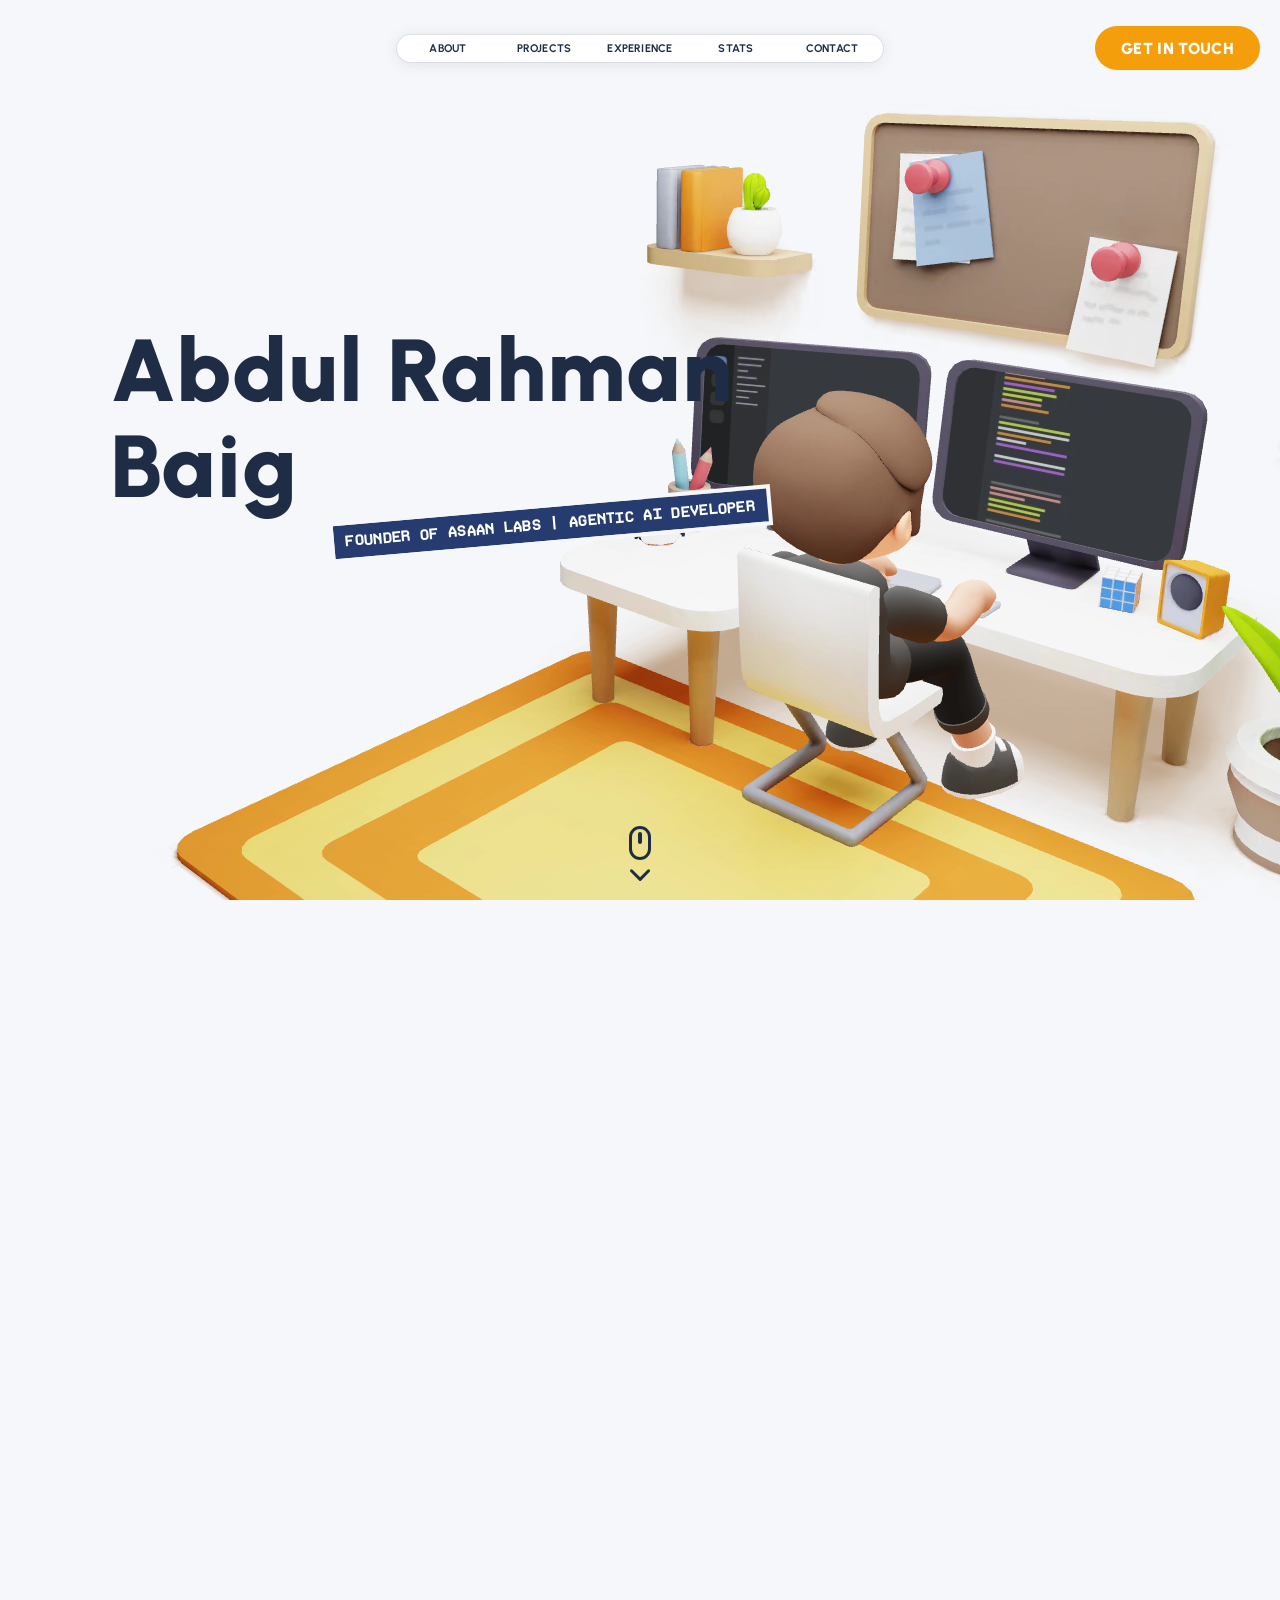
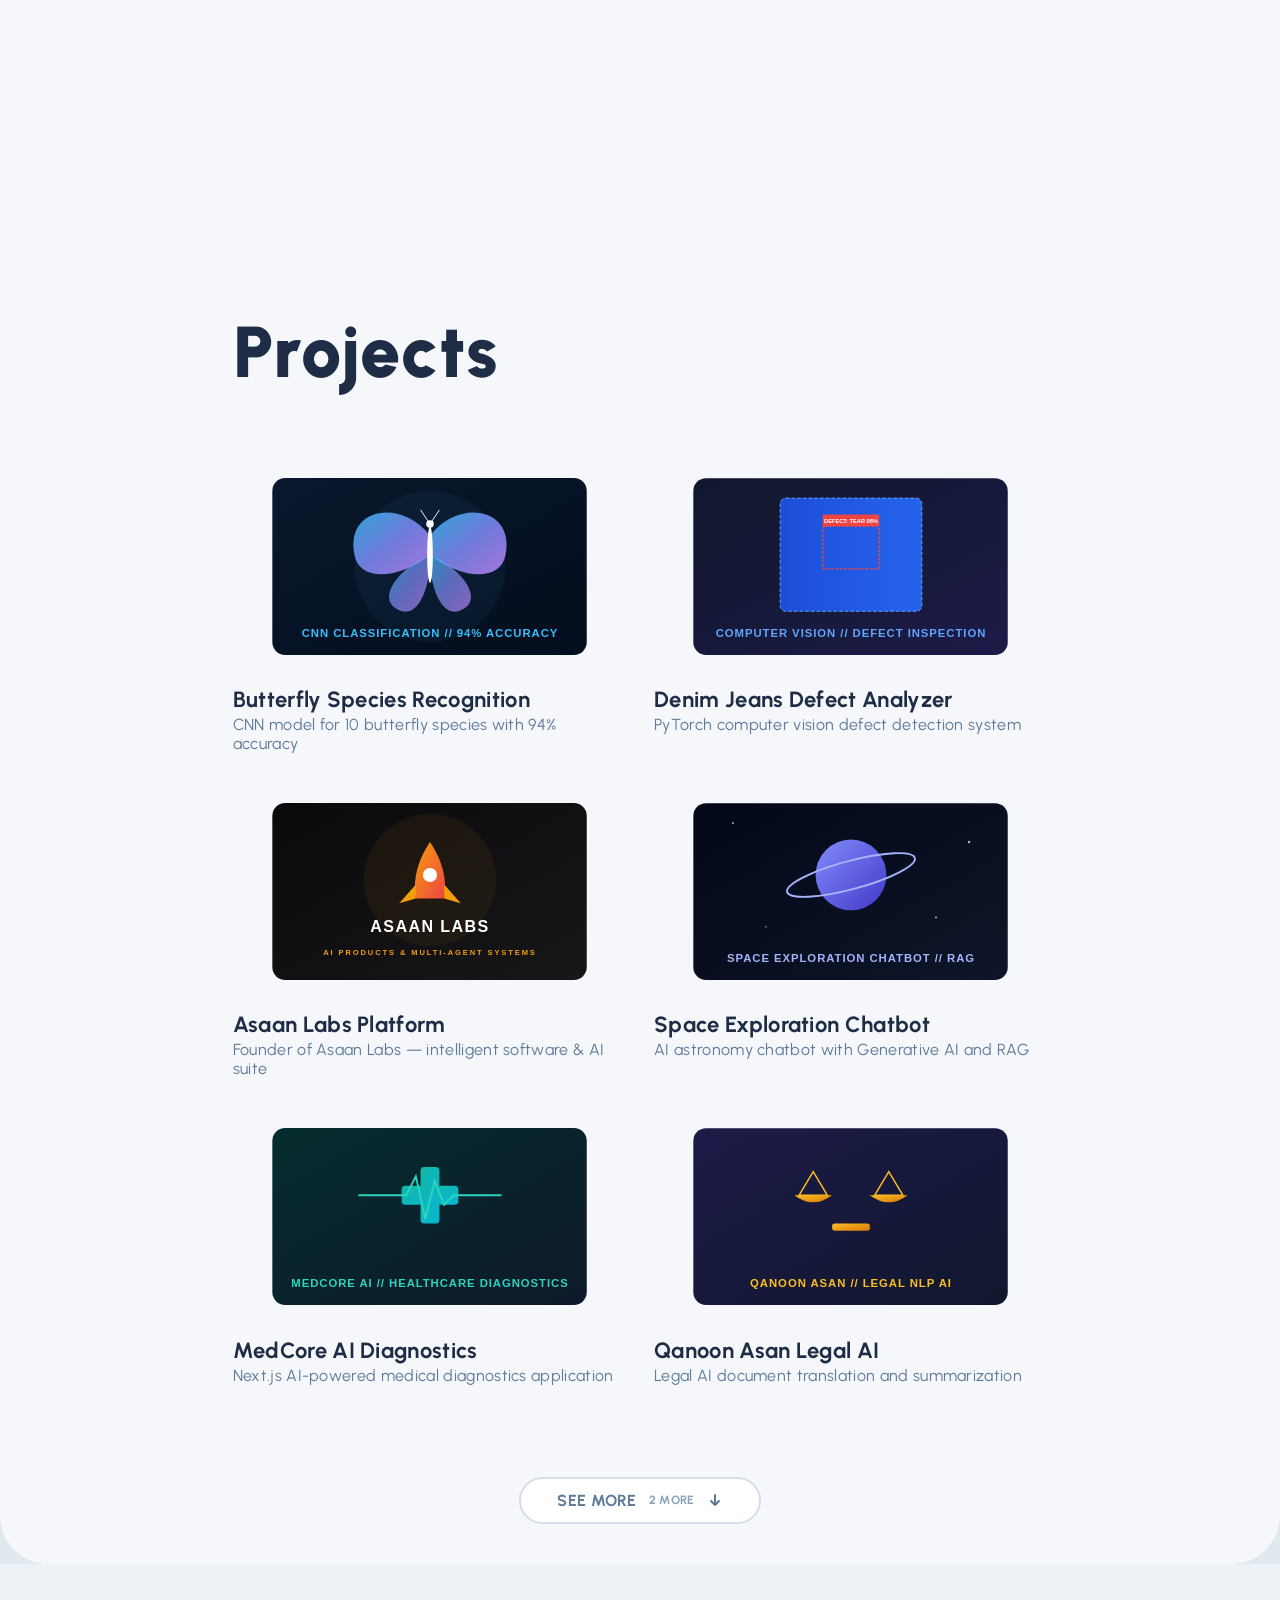
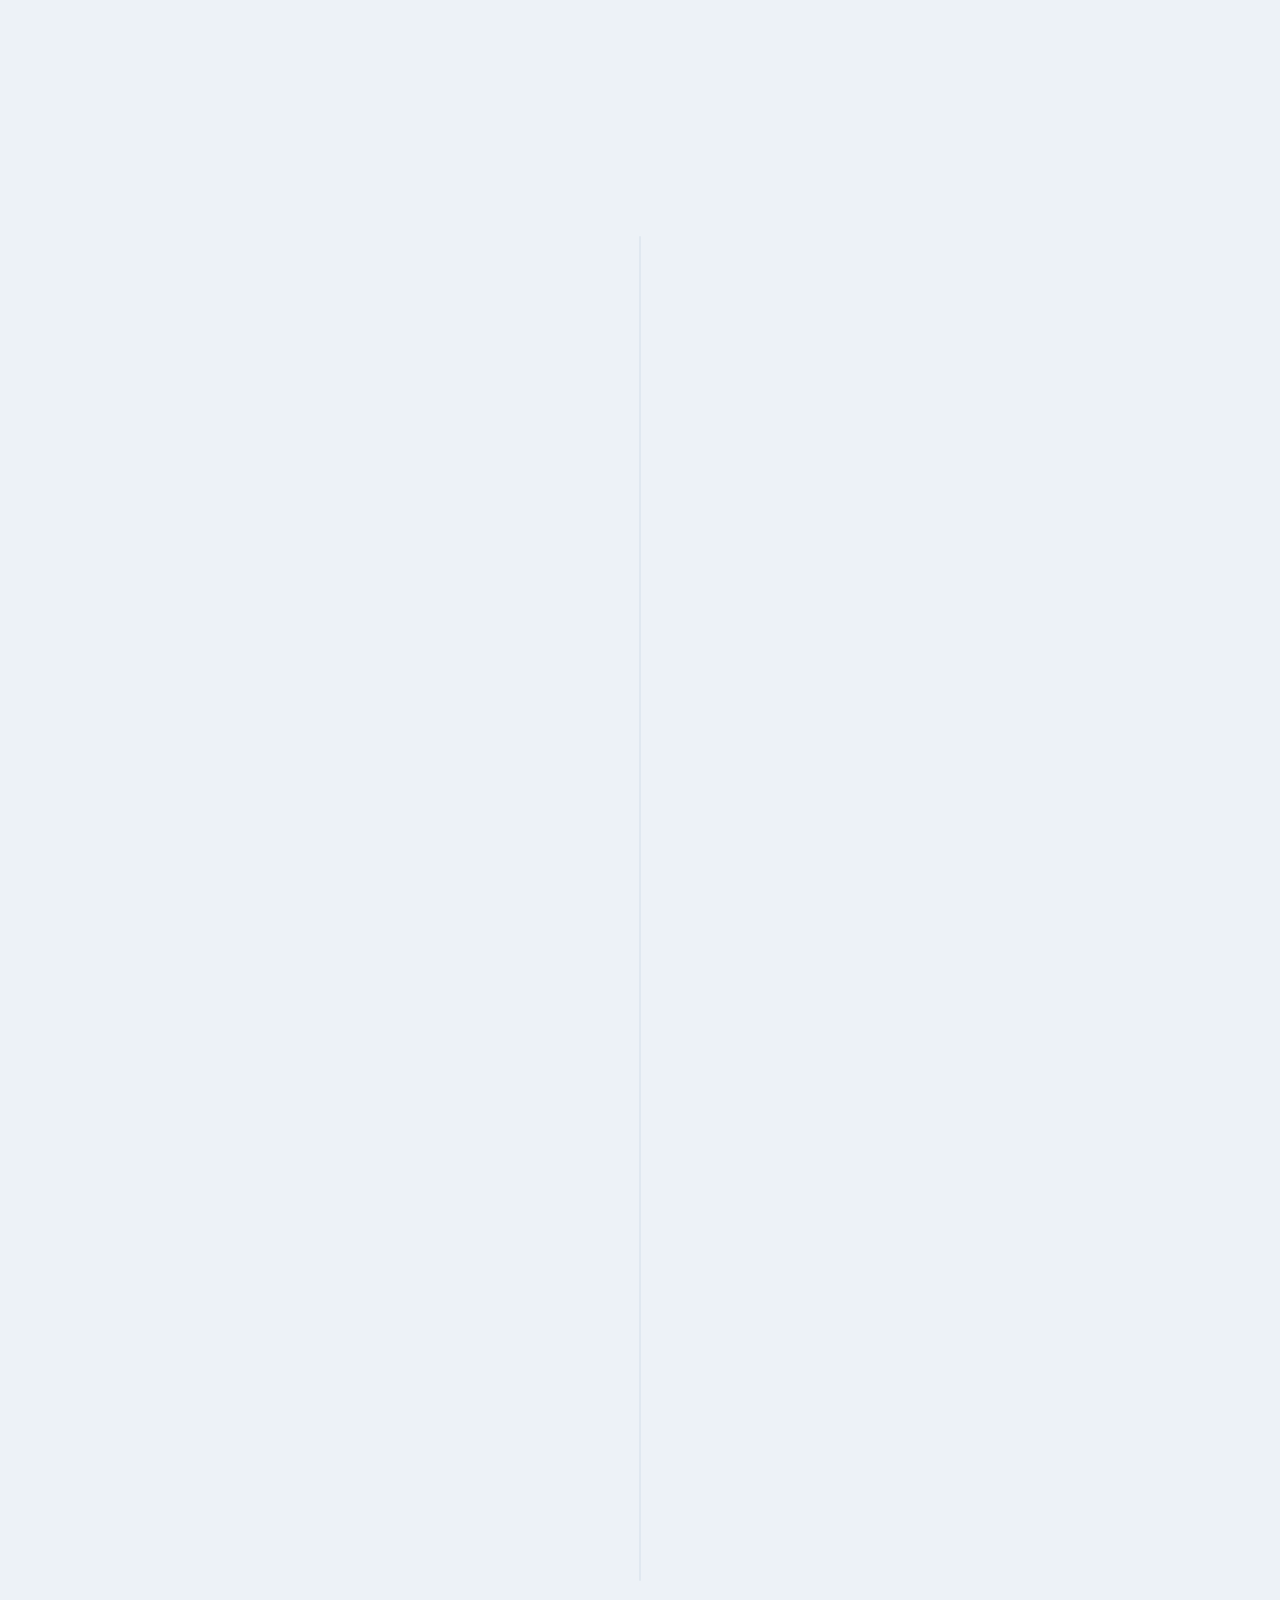
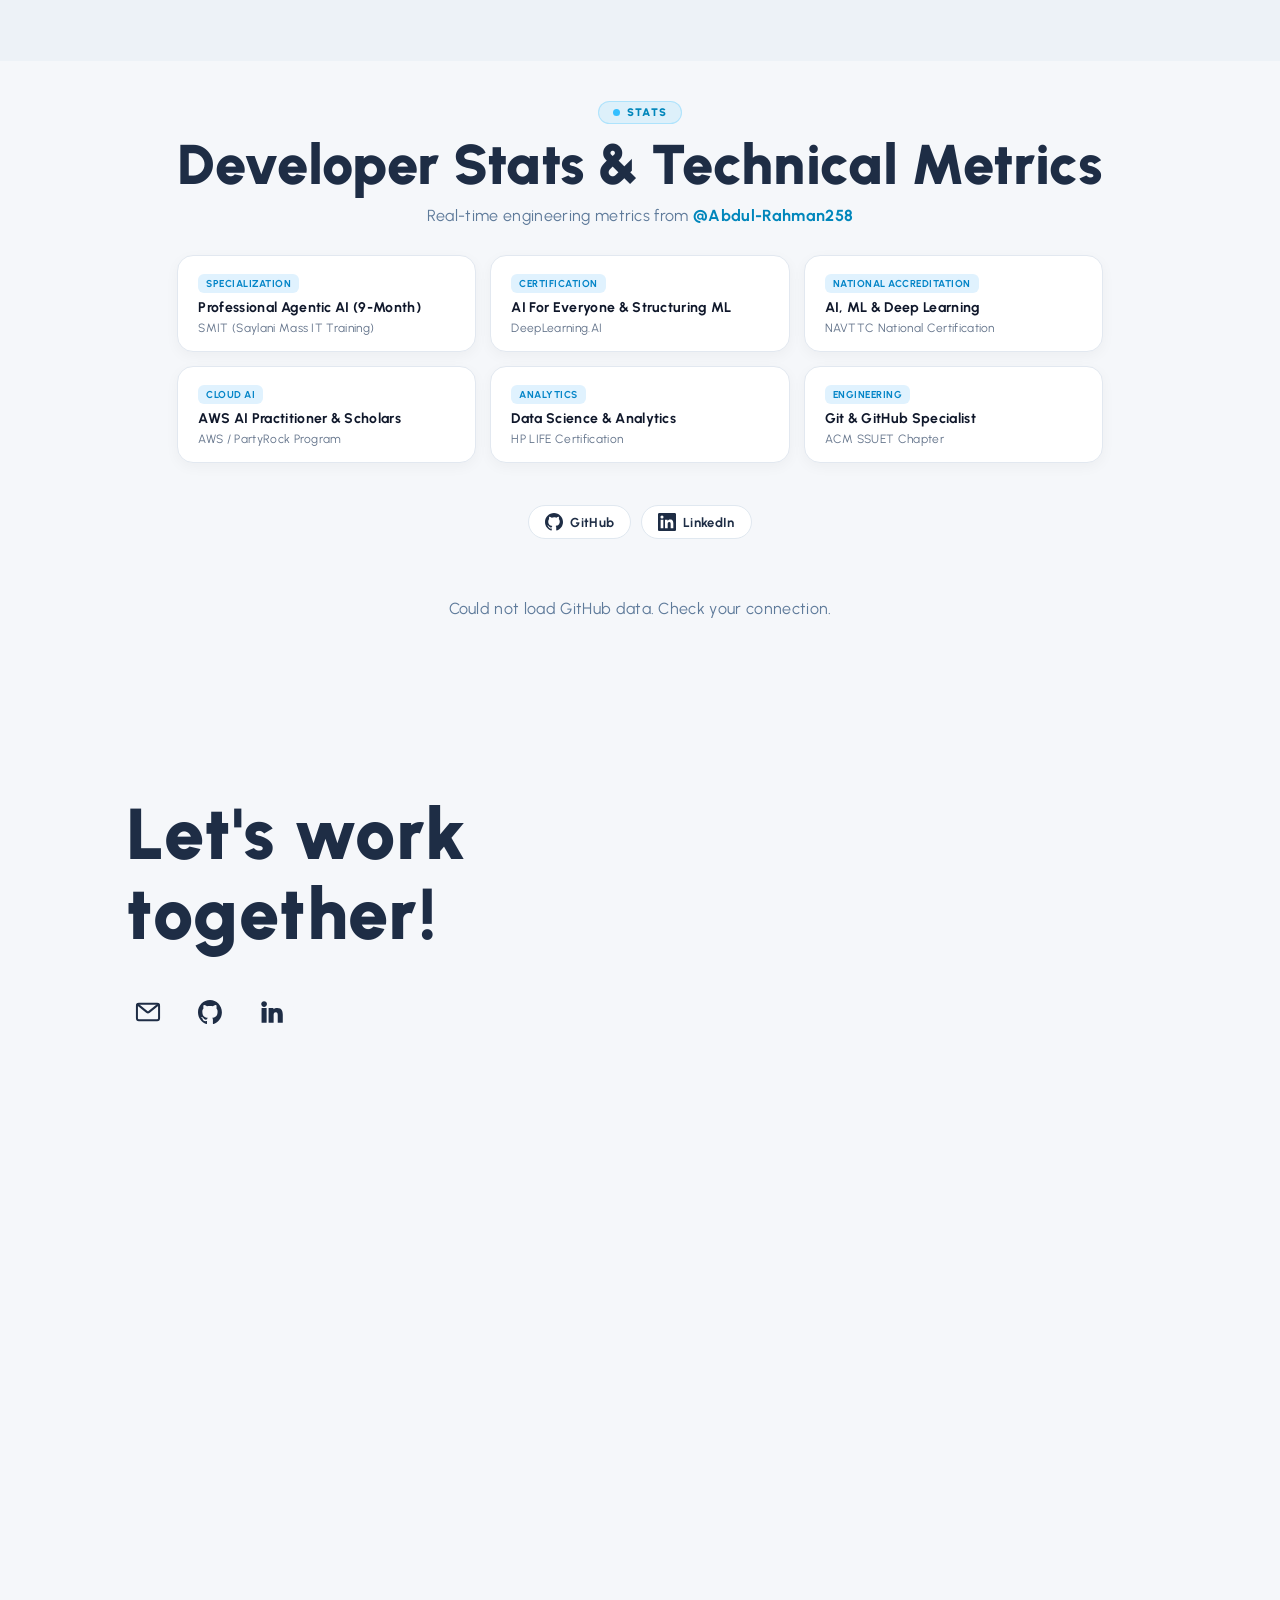
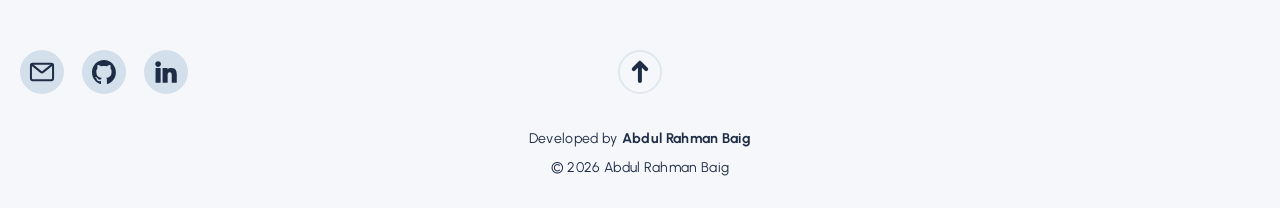
==== commit 7a9d7e39: "Updates" ====
--- a/index.html
+++ b/index.html
@@ -1 +1 @@
-<!DOCTYPE html><html lang="en"><head><meta charSet="utf-8"/><meta name="viewport" content="width=device-width, initial-scale=1"/><link rel="preload" href="/fonts/urbanist-400.woff2" as="font" crossorigin="anonymous" type="font/woff2"/><link rel="preload" href="/fonts/urbanist-700.woff2" as="font" crossorigin="anonymous" type="font/woff2"/><link rel="preload" href="/fonts/urbanist-900.woff2" as="font" crossorigin="anonymous" type="font/woff2"/><link rel="preload" href="/fonts/pro-font-windows-400.woff2" as="font" crossorigin="anonymous" type="font/woff2"/><link rel="preload" href="/fonts/pro-font-windows-700.woff2" as="font" crossorigin="anonymous" type="font/woff2"/><link rel="stylesheet" href="/_next/static/chunks/23jkplrzyi981.css" data-precedence="next"/><link rel="preload" as="script" fetchPriority="low" href="/_next/static/chunks/1jq4o6yq14o4c.js"/><script src="/_next/static/chunks/3ntqy24tcldj6.js" async=""></script><script src="/_next/static/chunks/3hdj40qmts5sf.js" async=""></script><script src="/_next/static/chunks/turbopack-0135yb693mdzp.js" async=""></script><script src="/_next/static/chunks/158myu8e_yme3.js" async=""></script><script src="/_next/static/chunks/237qxi7mzq37n.js" async=""></script><link rel="preload" href="/assets/P5lYWOQS.css" as="style" crossorigin="anonymous"/><link rel="preload" href="/fonts/urbanist-400.woff2" as="font" type="font/woff2" crossorigin="anonymous"/><link rel="preload" href="/fonts/urbanist-700.woff2" as="font" type="font/woff2" crossorigin="anonymous"/><link rel="preload" href="/fonts/urbanist-900.woff2" as="font" type="font/woff2" crossorigin="anonymous"/><link rel="preload" href="/fonts/pro-font-windows-400.woff2" as="font" type="font/woff2" crossorigin="anonymous"/><link rel="preload" href="/fonts/pro-font-windows-700.woff2" as="font" type="font/woff2" crossorigin="anonymous"/><title>Abdul Rahman Baig | Founder of Asaan Labs &amp; Agentic AI Developer</title><meta name="description" content="Official portfolio of Abdul Rahman Baig — Founder of Asaan Labs and Full Stack AI Developer specializing in Agentic AI, Deep Learning, Computer Vision defect inspection, and scalable software systems."/><meta name="application-name" content="Abdul Rahman Baig Portfolio"/><link rel="author" href="https://devarbaig.me"/><meta name="author" content="Abdul Rahman Baig"/><meta name="keywords" content="Abdul Rahman Baig,devarbaig,Asaan Labs,Founder of Asaan Labs,Agentic AI Developer,AI Developer,Computer Vision Engineer,Deep Learning Specialist,PyTorch,TensorFlow,FastAPI,Next.js,Full Stack AI Developer,Karachi AI Developer,Pakistan AI Developer"/><meta name="creator" content="Abdul Rahman Baig"/><meta name="publisher" content="Asaan Labs"/><meta name="robots" content="index, follow"/><meta name="googlebot" content="index, follow, max-video-preview:-1, max-image-preview:large, max-snippet:-1"/><link rel="canonical" href="https://devarbaig.me"/><meta property="og:title" content="Abdul Rahman Baig | Founder of Asaan Labs &amp; Agentic AI Developer"/><meta property="og:description" content="Founder of Asaan Labs &amp; Full Stack AI Developer building intelligent applications at the intersection of deep learning, computer vision, and autonomous agentic systems."/><meta property="og:url" content="https://devarbaig.me"/><meta property="og:site_name" content="Abdul Rahman Baig Portfolio"/><meta property="og:locale" content="en_US"/><meta property="og:image" content="https://devarbaig.me/og-image.png"/><meta property="og:image:width" content="1200"/><meta property="og:image:height" content="630"/><meta property="og:image:alt" content="Abdul Rahman Baig - Founder of Asaan Labs | Agentic AI Developer"/><meta property="og:type" content="website"/><meta name="twitter:card" content="summary_large_image"/><meta name="twitter:creator" content="@devarbaig"/><meta name="twitter:title" content="Abdul Rahman Baig | Founder of Asaan Labs &amp; Agentic AI Developer"/><meta name="twitter:description" content="Founder of Asaan Labs &amp; Full Stack AI Developer building intelligent applications at the intersection of deep learning, computer vision, and autonomous agentic systems."/><meta name="twitter:image" content="https://devarbaig.me/og-image.png"/><link rel="shortcut icon" href="/meta/favicon.ico"/><link rel="icon" href="/meta/favicon.svg"/><link rel="apple-touch-icon" href="/meta/favicon-96x96.png"/><link rel="stylesheet" crossorigin="anonymous" href="/assets/P5lYWOQS.css"/><script type="application/ld+json">{"@context":"https://schema.org","@graph":[{"@type":"Person","@id":"https://devarbaig.me/#person","name":"Abdul Rahman Baig","jobTitle":"Founder & Lead AI Engineer","worksFor":{"@type":"Organization","name":"Asaan Labs","url":"https://github.com/Abdul-Rahman258/asaanlabs-website"},"alumniOf":{"@type":"EducationalOrganization","name":"Sir Syed University of Engineering and Technology (SSUET)"},"url":"https://devarbaig.me","image":"https://devarbaig.me/og-image.png","sameAs":["https://github.com/Abdul-Rahman258","https://www.linkedin.com/in/devarbaig"],"knowsAbout":["Agentic AI","Artificial Intelligence","Computer Vision","Deep Learning","PyTorch","TensorFlow","Next.js","FastAPI","Python"]},{"@type":"WebSite","@id":"https://devarbaig.me/#website","url":"https://devarbaig.me","name":"Abdul Rahman Baig Portfolio","publisher":{"@id":"https://devarbaig.me/#person"},"inLanguage":"en-US"}]}</script><script src="/_next/static/chunks/0cz1d0mv5g_q7.js" noModule=""></script></head><body class="is-loading"><div hidden=""><!--$--><!--/$--></div><div id="app"></div><div class="preloader" style="position:fixed;inset:0;z-index:9999;background:#f5f7fa;display:flex;flex-direction:column;align-items:center;justify-content:center;gap:20px"><div class="preloader-content" style="position:relative;width:80px;height:80px;display:flex;align-items:center;justify-content:center"><svg class="preloader-ring" viewBox="0 0 80 80" xmlns="http://www.w3.org/2000/svg" style="position:absolute;inset:0;width:80px;height:80px"><circle class="preloader-ring-track" cx="40" cy="40" r="32" fill="none" stroke="#d4dfec" stroke-width="3"></circle><circle class="preloader-ring-arc" cx="40" cy="40" r="32" fill="none" stroke="rgb(52,191,255)" stroke-width="3" stroke-linecap="round" stroke-dasharray="60 141"></circle></svg><span class="preloader-initials" style="position:relative;font-family:Arial,sans-serif;font-weight:900;font-size:22px;color:#1e2d45;letter-spacing:-1px;z-index:1">ARB</span></div><span class="preloader-label" style="font-family:Arial,sans-serif;font-size:14px;font-weight:700;color:#5e7a9a;letter-spacing:0.12em;text-transform:uppercase">Abdul Rahman Baig</span></div><!--$--><!--/$--><script src="/_next/static/chunks/1jq4o6yq14o4c.js" id="_R_" async=""></script><script>(self.__next_f=self.__next_f||[]).push([0])</script><script>self.__next_f.push([1,"1:\"$Sreact.fragment\"\n2:I[39756,[\"/_next/static/chunks/158myu8e_yme3.js\"],\"default\"]\n3:I[37457,[\"/_next/static/chunks/158myu8e_yme3.js\"],\"default\"]\n4:I[47257,[\"/_next/static/chunks/158myu8e_yme3.js\"],\"ClientPageRoot\"]\n5:I[52683,[\"/_next/static/chunks/158myu8e_yme3.js\",\"/_next/static/chunks/237qxi7mzq37n.js\"],\"default\"]\n8:I[97367,[\"/_next/static/chunks/158myu8e_yme3.js\"],\"OutletBoundary\"]\n9:\"$Sreact.suspense\"\nb:I[97367,[\"/_next/static/chunks/158myu8e_yme3.js\"],\"ViewportBoundary\"]\nd:I[97367,[\"/_next/static/chunks/158myu8e_yme3.js\"],\"MetadataBoundary\"]\nf:I[68027,[\"/_next/static/chunks/158myu8e_yme3.js\"],\"default\",1]\n:HL[\"/_next/static/chunks/23jkplrzyi981.css\",\"style\"]\n:HL[\"/fonts/urbanist-400.woff2\",\"font\",{\"crossOrigin\":\"anonymous\",\"type\":\"font/woff2\"}]\n:HL[\"/fonts/urbanist-700.woff2\",\"font\",{\"crossOrigin\":\"anonymous\",\"type\":\"font/woff2\"}]\n:HL[\"/fonts/urbanist-900.woff2\",\"font\",{\"crossOrigin\":\"anonymous\",\"type\":\"font/woff2\"}]\n:HL[\"/fonts/pro-font-windows-400.woff2\",\"font\",{\"crossOrigin\":\"anonymous\",\"type\":\"font/woff2\"}]\n:HL[\"/fonts/pro-font-windows-700.woff2\",\"font\",{\"crossOrigin\":\"anonymous\",\"type\":\"font/woff2\"}]\n:HL[\"/assets/P5lYWOQS.css\",\"style\",{\"crossOrigin\":\"anonymous\"}]\n"])</script><script>self.__next_f.push([1,"0:{\"P\":null,\"c\":[\"\",\"\"],\"q\":\"\",\"i\":false,\"f\":[[[\"\",{\"children\":[\"__PAGE__\",{}]},\"$undefined\",\"$undefined\",16],[[\"$\",\"$1\",\"c\",{\"children\":[[[\"$\",\"link\",\"0\",{\"rel\":\"stylesheet\",\"href\":\"/_next/static/chunks/23jkplrzyi981.css\",\"precedence\":\"next\",\"crossOrigin\":\"$undefined\",\"nonce\":\"$undefined\"}],[\"$\",\"script\",\"script-0\",{\"src\":\"/_next/static/chunks/158myu8e_yme3.js\",\"async\":true,\"nonce\":\"$undefined\"}]],[\"$\",\"html\",null,{\"lang\":\"en\",\"children\":[[\"$\",\"head\",null,{\"children\":[[\"$\",\"link\",null,{\"rel\":\"preload\",\"href\":\"/fonts/urbanist-400.woff2\",\"as\":\"font\",\"type\":\"font/woff2\",\"crossOrigin\":\"anonymous\"}],[\"$\",\"link\",null,{\"rel\":\"preload\",\"href\":\"/fonts/urbanist-700.woff2\",\"as\":\"font\",\"type\":\"font/woff2\",\"crossOrigin\":\"anonymous\"}],[\"$\",\"link\",null,{\"rel\":\"preload\",\"href\":\"/fonts/urbanist-900.woff2\",\"as\":\"font\",\"type\":\"font/woff2\",\"crossOrigin\":\"anonymous\"}],[\"$\",\"link\",null,{\"rel\":\"preload\",\"href\":\"/fonts/pro-font-windows-400.woff2\",\"as\":\"font\",\"type\":\"font/woff2\",\"crossOrigin\":\"anonymous\"}],[\"$\",\"link\",null,{\"rel\":\"preload\",\"href\":\"/fonts/pro-font-windows-700.woff2\",\"as\":\"font\",\"type\":\"font/woff2\",\"crossOrigin\":\"anonymous\"}],[\"$\",\"link\",null,{\"rel\":\"stylesheet\",\"crossOrigin\":\"anonymous\",\"href\":\"/assets/P5lYWOQS.css\"}],[\"$\",\"script\",null,{\"type\":\"application/ld+json\",\"dangerouslySetInnerHTML\":{\"__html\":\"{\\\"@context\\\":\\\"https://schema.org\\\",\\\"@graph\\\":[{\\\"@type\\\":\\\"Person\\\",\\\"@id\\\":\\\"https://devarbaig.me/#person\\\",\\\"name\\\":\\\"Abdul Rahman Baig\\\",\\\"jobTitle\\\":\\\"Founder \u0026 Lead AI Engineer\\\",\\\"worksFor\\\":{\\\"@type\\\":\\\"Organization\\\",\\\"name\\\":\\\"Asaan Labs\\\",\\\"url\\\":\\\"https://github.com/Abdul-Rahman258/asaanlabs-website\\\"},\\\"alumniOf\\\":{\\\"@type\\\":\\\"EducationalOrganization\\\",\\\"name\\\":\\\"Sir Syed University of Engineering and Technology (SSUET)\\\"},\\\"url\\\":\\\"https://devarbaig.me\\\",\\\"image\\\":\\\"https://devarbaig.me/og-image.png\\\",\\\"sameAs\\\":[\\\"https://github.com/Abdul-Rahman258\\\",\\\"https://www.linkedin.com/in/devarbaig\\\"],\\\"knowsAbout\\\":[\\\"Agentic AI\\\",\\\"Artificial Intelligence\\\",\\\"Computer Vision\\\",\\\"Deep Learning\\\",\\\"PyTorch\\\",\\\"TensorFlow\\\",\\\"Next.js\\\",\\\"FastAPI\\\",\\\"Python\\\"]},{\\\"@type\\\":\\\"WebSite\\\",\\\"@id\\\":\\\"https://devarbaig.me/#website\\\",\\\"url\\\":\\\"https://devarbaig.me\\\",\\\"name\\\":\\\"Abdul Rahman Baig Portfolio\\\",\\\"publisher\\\":{\\\"@id\\\":\\\"https://devarbaig.me/#person\\\"},\\\"inLanguage\\\":\\\"en-US\\\"}]}\"}}]]}],[\"$\",\"body\",null,{\"className\":\"is-loading\",\"children\":[\"$\",\"$L2\",null,{\"parallelRouterKey\":\"children\",\"error\":\"$undefined\",\"errorStyles\":\"$undefined\",\"errorScripts\":\"$undefined\",\"template\":[\"$\",\"$L3\",null,{}],\"templateStyles\":\"$undefined\",\"templateScripts\":\"$undefined\",\"notFound\":[[[\"$\",\"title\",null,{\"children\":\"404: This page could not be found.\"}],[\"$\",\"div\",null,{\"style\":{\"fontFamily\":\"system-ui,\\\"Segoe UI\\\",Roboto,Helvetica,Arial,sans-serif,\\\"Apple Color Emoji\\\",\\\"Segoe UI Emoji\\\"\",\"height\":\"100vh\",\"textAlign\":\"center\",\"display\":\"flex\",\"flexDirection\":\"column\",\"alignItems\":\"center\",\"justifyContent\":\"center\"},\"children\":[\"$\",\"div\",null,{\"children\":[[\"$\",\"style\",null,{\"dangerouslySetInnerHTML\":{\"__html\":\"body{color:#000;background:#fff;margin:0}.next-error-h1{border-right:1px solid rgba(0,0,0,.3)}@media (prefers-color-scheme:dark){body{color:#fff;background:#000}.next-error-h1{border-right:1px solid rgba(255,255,255,.3)}}\"}}],[\"$\",\"h1\",null,{\"className\":\"next-error-h1\",\"style\":{\"display\":\"inline-block\",\"margin\":\"0 20px 0 0\",\"padding\":\"0 23px 0 0\",\"fontSize\":24,\"fontWeight\":500,\"verticalAlign\":\"top\",\"lineHeight\":\"49px\"},\"children\":404}],[\"$\",\"div\",null,{\"style\":{\"display\":\"inline-block\"},\"children\":[\"$\",\"h2\",null,{\"style\":{\"fontSize\":14,\"fontWeight\":400,\"lineHeight\":\"49px\",\"margin\":0},\"children\":\"This page could not be found.\"}]}]]}]}]],[]],\"forbidden\":\"$undefined\",\"unauthorized\":\"$undefined\"}]}]]}]]}],{\"children\":[[\"$\",\"$1\",\"c\",{\"children\":[[\"$\",\"$L4\",null,{\"Component\":\"$5\",\"serverProvidedParams\":{\"searchParams\":{},\"params\":{},\"promises\":[\"$@6\",\"$@7\"]}}],[[\"$\",\"script\",\"script-0\",{\"src\":\"/_next/static/chunks/237qxi7mzq37n.js\",\"async\":true,\"nonce\":\"$undefined\"}]],[\"$\",\"$L8\",null,{\"children\":[\"$\",\"$9\",null,{\"name\":\"Next.MetadataOutlet\",\"children\":\"$@a\"}]}]]}],{},null,false,null]},null,false,null],[\"$\",\"$1\",\"h\",{\"children\":[null,[\"$\",\"$Lb\",null,{\"children\":\"$Lc\"}],[\"$\",\"div\",null,{\"hidden\":true,\"children\":[\"$\",\"$Ld\",null,{\"children\":[\"$\",\"$9\",null,{\"name\":\"Next.Metadata\",\"children\":\"$Le\"}]}]}],null]}],false]],\"m\":\"$undefined\",\"G\":[\"$f\",[[\"$\",\"link\",\"0\",{\"rel\":\"stylesheet\",\"href\":\"/_next/static/chunks/23jkplrzyi981.css\",\"precedence\":\"next\",\"crossOrigin\":\"$undefined\",\"nonce\":\"$undefined\"}]]],\"S\":true,\"h\":null,\"s\":\"$undefined\",\"l\":\"$undefined\",\"p\":\"$undefined\",\"d\":\"$undefined\",\"b\":\"B-yWbsPDy5QjahaltlNiJ\"}\n"])</script><script>self.__next_f.push([1,"6:{}\n7:\"$0:f:0:1:1:children:0:props:children:0:props:serverProvidedParams:params\"\n"])</script><script>self.__next_f.push([1,"c:[[\"$\",\"meta\",\"0\",{\"charSet\":\"utf-8\"}],[\"$\",\"meta\",\"1\",{\"name\":\"viewport\",\"content\":\"width=device-width, initial-scale=1\"}]]\n"])</script><script>self.__next_f.push([1,"10:I[27201,[\"/_next/static/chunks/158myu8e_yme3.js\"],\"IconMark\"]\na:null\n"])</script><script>self.__next_f.push([1,"e:[[\"$\",\"title\",\"0\",{\"children\":\"Abdul Rahman Baig | Founder of Asaan Labs \u0026 Agentic AI Developer\"}],[\"$\",\"meta\",\"1\",{\"name\":\"description\",\"content\":\"Official portfolio of Abdul Rahman Baig — Founder of Asaan Labs and Full Stack AI Developer specializing in Agentic AI, Deep Learning, Computer Vision defect inspection, and scalable software systems.\"}],[\"$\",\"meta\",\"2\",{\"name\":\"application-name\",\"content\":\"Abdul Rahman Baig Portfolio\"}],[\"$\",\"link\",\"3\",{\"rel\":\"author\",\"href\":\"https://devarbaig.me\"}],[\"$\",\"meta\",\"4\",{\"name\":\"author\",\"content\":\"Abdul Rahman Baig\"}],[\"$\",\"meta\",\"5\",{\"name\":\"keywords\",\"content\":\"Abdul Rahman Baig,devarbaig,Asaan Labs,Founder of Asaan Labs,Agentic AI Developer,AI Developer,Computer Vision Engineer,Deep Learning Specialist,PyTorch,TensorFlow,FastAPI,Next.js,Full Stack AI Developer,Karachi AI Developer,Pakistan AI Developer\"}],[\"$\",\"meta\",\"6\",{\"name\":\"creator\",\"content\":\"Abdul Rahman Baig\"}],[\"$\",\"meta\",\"7\",{\"name\":\"publisher\",\"content\":\"Asaan Labs\"}],[\"$\",\"meta\",\"8\",{\"name\":\"robots\",\"content\":\"index, follow\"}],[\"$\",\"meta\",\"9\",{\"name\":\"googlebot\",\"content\":\"index, follow, max-video-preview:-1, max-image-preview:large, max-snippet:-1\"}],[\"$\",\"link\",\"10\",{\"rel\":\"canonical\",\"href\":\"https://devarbaig.me\"}],[\"$\",\"meta\",\"11\",{\"property\":\"og:title\",\"content\":\"Abdul Rahman Baig | Founder of Asaan Labs \u0026 Agentic AI Developer\"}],[\"$\",\"meta\",\"12\",{\"property\":\"og:description\",\"content\":\"Founder of Asaan Labs \u0026 Full Stack AI Developer building intelligent applications at the intersection of deep learning, computer vision, and autonomous agentic systems.\"}],[\"$\",\"meta\",\"13\",{\"property\":\"og:url\",\"content\":\"https://devarbaig.me\"}],[\"$\",\"meta\",\"14\",{\"property\":\"og:site_name\",\"content\":\"Abdul Rahman Baig Portfolio\"}],[\"$\",\"meta\",\"15\",{\"property\":\"og:locale\",\"content\":\"en_US\"}],[\"$\",\"meta\",\"16\",{\"property\":\"og:image\",\"content\":\"https://devarbaig.me/og-image.png\"}],[\"$\",\"meta\",\"17\",{\"property\":\"og:image:width\",\"content\":\"1200\"}],[\"$\",\"meta\",\"18\",{\"property\":\"og:image:height\",\"content\":\"630\"}],[\"$\",\"meta\",\"19\",{\"property\":\"og:image:alt\",\"content\":\"Abdul Rahman Baig - Founder of Asaan Labs | Agentic AI Developer\"}],[\"$\",\"meta\",\"20\",{\"property\":\"og:type\",\"content\":\"website\"}],[\"$\",\"meta\",\"21\",{\"name\":\"twitter:card\",\"content\":\"summary_large_image\"}],[\"$\",\"meta\",\"22\",{\"name\":\"twitter:creator\",\"content\":\"@devarbaig\"}],[\"$\",\"meta\",\"23\",{\"name\":\"twitter:title\",\"content\":\"Abdul Rahman Baig | Founder of Asaan Labs \u0026 Agentic AI Developer\"}],[\"$\",\"meta\",\"24\",{\"name\":\"twitter:description\",\"content\":\"Founder of Asaan Labs \u0026 Full Stack AI Developer building intelligent applications at the intersection of deep learning, computer vision, and autonomous agentic systems.\"}],[\"$\",\"meta\",\"25\",{\"name\":\"twitter:image\",\"content\":\"https://devarbaig.me/og-image.png\"}],[\"$\",\"link\",\"26\",{\"rel\":\"shortcut icon\",\"href\":\"/meta/favicon.ico\"}],[\"$\",\"link\",\"27\",{\"rel\":\"icon\",\"href\":\"/meta/favicon.svg\"}],[\"$\",\"link\",\"28\",{\"rel\":\"apple-touch-icon\",\"href\":\"/meta/favicon-96x96.png\"}],[\"$\",\"$L10\",\"29\",{}]]\n"])</script></body></html>+<!DOCTYPE html><html lang="en"><head><meta charSet="utf-8"/><meta name="viewport" content="width=device-width, initial-scale=1"/><link rel="preload" href="/fonts/urbanist-400.woff2" as="font" crossorigin="anonymous" type="font/woff2"/><link rel="preload" href="/fonts/urbanist-700.woff2" as="font" crossorigin="anonymous" type="font/woff2"/><link rel="preload" href="/fonts/urbanist-900.woff2" as="font" crossorigin="anonymous" type="font/woff2"/><link rel="preload" href="/fonts/pro-font-windows-400.woff2" as="font" crossorigin="anonymous" type="font/woff2"/><link rel="preload" href="/fonts/pro-font-windows-700.woff2" as="font" crossorigin="anonymous" type="font/woff2"/><link rel="stylesheet" href="/_next/static/chunks/23jkplrzyi981.css" data-precedence="next"/><link rel="preload" as="script" fetchPriority="low" href="/_next/static/chunks/1jq4o6yq14o4c.js"/><script src="/_next/static/chunks/3ntqy24tcldj6.js" async=""></script><script src="/_next/static/chunks/3hdj40qmts5sf.js" async=""></script><script src="/_next/static/chunks/turbopack-0135yb693mdzp.js" async=""></script><script src="/_next/static/chunks/158myu8e_yme3.js" async=""></script><script src="/_next/static/chunks/237qxi7mzq37n.js" async=""></script><link rel="preload" href="/assets/P5lYWOQS.css" as="style" crossorigin="anonymous"/><link rel="preload" href="/fonts/urbanist-400.woff2" as="font" type="font/woff2" crossorigin="anonymous"/><link rel="preload" href="/fonts/urbanist-700.woff2" as="font" type="font/woff2" crossorigin="anonymous"/><link rel="preload" href="/fonts/urbanist-900.woff2" as="font" type="font/woff2" crossorigin="anonymous"/><link rel="preload" href="/fonts/pro-font-windows-400.woff2" as="font" type="font/woff2" crossorigin="anonymous"/><link rel="preload" href="/fonts/pro-font-windows-700.woff2" as="font" type="font/woff2" crossorigin="anonymous"/><title>Abdul Rahman Baig | Founder of Asaan Labs &amp; Agentic AI Developer</title><meta name="description" content="Official portfolio of Abdul Rahman Baig — Founder of Asaan Labs and Full Stack AI Developer specializing in Agentic AI, Deep Learning, Computer Vision defect inspection, and scalable software systems."/><meta name="application-name" content="Abdul Rahman Baig Portfolio"/><link rel="author" href="https://www.devarbaig.me"/><meta name="author" content="Abdul Rahman Baig"/><meta name="keywords" content="Abdul Rahman Baig,devarbaig,Asaan Labs,Founder of Asaan Labs,Agentic AI Developer,AI Developer,Computer Vision Engineer,Deep Learning Specialist,PyTorch,TensorFlow,FastAPI,Next.js,Full Stack AI Developer,Karachi AI Developer,Pakistan AI Developer"/><meta name="creator" content="Abdul Rahman Baig"/><meta name="publisher" content="Asaan Labs"/><meta name="robots" content="index, follow"/><meta name="googlebot" content="index, follow, max-video-preview:-1, max-image-preview:large, max-snippet:-1"/><link rel="canonical" href="https://www.devarbaig.me"/><meta property="og:title" content="Abdul Rahman Baig | Founder of Asaan Labs &amp; Agentic AI Developer"/><meta property="og:description" content="Founder of Asaan Labs &amp; Full Stack AI Developer building intelligent applications at the intersection of deep learning, computer vision, and autonomous agentic systems."/><meta property="og:url" content="https://www.devarbaig.me"/><meta property="og:site_name" content="Abdul Rahman Baig Portfolio"/><meta property="og:locale" content="en_US"/><meta property="og:image" content="https://www.devarbaig.me/og-image.png"/><meta property="og:image:width" content="1200"/><meta property="og:image:height" content="630"/><meta property="og:image:alt" content="Abdul Rahman Baig - Founder of Asaan Labs | Agentic AI Developer"/><meta property="og:type" content="website"/><meta name="twitter:card" content="summary_large_image"/><meta name="twitter:creator" content="@devarbaig"/><meta name="twitter:title" content="Abdul Rahman Baig | Founder of Asaan Labs &amp; Agentic AI Developer"/><meta name="twitter:description" content="Founder of Asaan Labs &amp; Full Stack AI Developer building intelligent applications at the intersection of deep learning, computer vision, and autonomous agentic systems."/><meta name="twitter:image" content="https://www.devarbaig.me/og-image.png"/><link rel="shortcut icon" href="/meta/favicon.ico"/><link rel="icon" href="/meta/favicon.svg"/><link rel="apple-touch-icon" href="/meta/favicon-96x96.png"/><link rel="stylesheet" crossorigin="anonymous" href="/assets/P5lYWOQS.css"/><script type="application/ld+json">{"@context":"https://schema.org","@graph":[{"@type":"Person","@id":"https://www.devarbaig.me/#person","name":"Abdul Rahman Baig","jobTitle":"Founder of Asaan Labs & Agentic AI Developer","worksFor":{"@type":"Organization","name":"Asaan Labs","url":"https://github.com/Abdul-Rahman258/asaanlabs-website"},"alumniOf":{"@type":"EducationalOrganization","name":"Sir Syed University of Engineering and Technology (SSUET)"},"url":"https://www.devarbaig.me","image":"https://www.devarbaig.me/og-image.png","sameAs":["https://github.com/Abdul-Rahman258","https://www.linkedin.com/in/devarbaig"],"knowsAbout":["Agentic AI","Artificial Intelligence","Computer Vision","Deep Learning","PyTorch","TensorFlow","Next.js","FastAPI","Python"]},{"@type":"WebSite","@id":"https://www.devarbaig.me/#website","url":"https://www.devarbaig.me","name":"Abdul Rahman Baig Portfolio","publisher":{"@id":"https://www.devarbaig.me/#person"},"inLanguage":"en-US"}]}</script><script src="/_next/static/chunks/0cz1d0mv5g_q7.js" noModule=""></script></head><body class="is-loading"><div hidden=""><!--$--><!--/$--></div><div id="app"></div><div class="preloader" style="position:fixed;inset:0;z-index:9999;background:#f5f7fa;display:flex;flex-direction:column;align-items:center;justify-content:center;gap:20px"><div class="preloader-content" style="position:relative;width:80px;height:80px;display:flex;align-items:center;justify-content:center"><svg class="preloader-ring" viewBox="0 0 80 80" xmlns="http://www.w3.org/2000/svg" style="position:absolute;inset:0;width:80px;height:80px"><circle class="preloader-ring-track" cx="40" cy="40" r="32" fill="none" stroke="#d4dfec" stroke-width="3"></circle><circle class="preloader-ring-arc" cx="40" cy="40" r="32" fill="none" stroke="rgb(52,191,255)" stroke-width="3" stroke-linecap="round" stroke-dasharray="60 141"></circle></svg><span class="preloader-initials" style="position:relative;font-family:Arial,sans-serif;font-weight:900;font-size:22px;color:#1e2d45;letter-spacing:-1px;z-index:1">ARB</span></div><span class="preloader-label" style="font-family:Arial,sans-serif;font-size:14px;font-weight:700;color:#5e7a9a;letter-spacing:0.12em;text-transform:uppercase">Abdul Rahman Baig</span></div><!--$--><!--/$--><script src="/_next/static/chunks/1jq4o6yq14o4c.js" id="_R_" async=""></script><script>(self.__next_f=self.__next_f||[]).push([0])</script><script>self.__next_f.push([1,"1:\"$Sreact.fragment\"\n2:I[39756,[\"/_next/static/chunks/158myu8e_yme3.js\"],\"default\"]\n3:I[37457,[\"/_next/static/chunks/158myu8e_yme3.js\"],\"default\"]\n4:I[47257,[\"/_next/static/chunks/158myu8e_yme3.js\"],\"ClientPageRoot\"]\n5:I[52683,[\"/_next/static/chunks/158myu8e_yme3.js\",\"/_next/static/chunks/237qxi7mzq37n.js\"],\"default\"]\n8:I[97367,[\"/_next/static/chunks/158myu8e_yme3.js\"],\"OutletBoundary\"]\n9:\"$Sreact.suspense\"\nb:I[97367,[\"/_next/static/chunks/158myu8e_yme3.js\"],\"ViewportBoundary\"]\nd:I[97367,[\"/_next/static/chunks/158myu8e_yme3.js\"],\"MetadataBoundary\"]\nf:I[68027,[\"/_next/static/chunks/158myu8e_yme3.js\"],\"default\",1]\n:HL[\"/_next/static/chunks/23jkplrzyi981.css\",\"style\"]\n:HL[\"/fonts/urbanist-400.woff2\",\"font\",{\"crossOrigin\":\"anonymous\",\"type\":\"font/woff2\"}]\n:HL[\"/fonts/urbanist-700.woff2\",\"font\",{\"crossOrigin\":\"anonymous\",\"type\":\"font/woff2\"}]\n:HL[\"/fonts/urbanist-900.woff2\",\"font\",{\"crossOrigin\":\"anonymous\",\"type\":\"font/woff2\"}]\n:HL[\"/fonts/pro-font-windows-400.woff2\",\"font\",{\"crossOrigin\":\"anonymous\",\"type\":\"font/woff2\"}]\n:HL[\"/fonts/pro-font-windows-700.woff2\",\"font\",{\"crossOrigin\":\"anonymous\",\"type\":\"font/woff2\"}]\n:HL[\"/assets/P5lYWOQS.css\",\"style\",{\"crossOrigin\":\"anonymous\"}]\n"])</script><script>self.__next_f.push([1,"0:{\"P\":null,\"c\":[\"\",\"\"],\"q\":\"\",\"i\":false,\"f\":[[[\"\",{\"children\":[\"__PAGE__\",{}]},\"$undefined\",\"$undefined\",16],[[\"$\",\"$1\",\"c\",{\"children\":[[[\"$\",\"link\",\"0\",{\"rel\":\"stylesheet\",\"href\":\"/_next/static/chunks/23jkplrzyi981.css\",\"precedence\":\"next\",\"crossOrigin\":\"$undefined\",\"nonce\":\"$undefined\"}],[\"$\",\"script\",\"script-0\",{\"src\":\"/_next/static/chunks/158myu8e_yme3.js\",\"async\":true,\"nonce\":\"$undefined\"}]],[\"$\",\"html\",null,{\"lang\":\"en\",\"children\":[[\"$\",\"head\",null,{\"children\":[[\"$\",\"link\",null,{\"rel\":\"preload\",\"href\":\"/fonts/urbanist-400.woff2\",\"as\":\"font\",\"type\":\"font/woff2\",\"crossOrigin\":\"anonymous\"}],[\"$\",\"link\",null,{\"rel\":\"preload\",\"href\":\"/fonts/urbanist-700.woff2\",\"as\":\"font\",\"type\":\"font/woff2\",\"crossOrigin\":\"anonymous\"}],[\"$\",\"link\",null,{\"rel\":\"preload\",\"href\":\"/fonts/urbanist-900.woff2\",\"as\":\"font\",\"type\":\"font/woff2\",\"crossOrigin\":\"anonymous\"}],[\"$\",\"link\",null,{\"rel\":\"preload\",\"href\":\"/fonts/pro-font-windows-400.woff2\",\"as\":\"font\",\"type\":\"font/woff2\",\"crossOrigin\":\"anonymous\"}],[\"$\",\"link\",null,{\"rel\":\"preload\",\"href\":\"/fonts/pro-font-windows-700.woff2\",\"as\":\"font\",\"type\":\"font/woff2\",\"crossOrigin\":\"anonymous\"}],[\"$\",\"link\",null,{\"rel\":\"stylesheet\",\"crossOrigin\":\"anonymous\",\"href\":\"/assets/P5lYWOQS.css\"}],[\"$\",\"script\",null,{\"type\":\"application/ld+json\",\"dangerouslySetInnerHTML\":{\"__html\":\"{\\\"@context\\\":\\\"https://schema.org\\\",\\\"@graph\\\":[{\\\"@type\\\":\\\"Person\\\",\\\"@id\\\":\\\"https://www.devarbaig.me/#person\\\",\\\"name\\\":\\\"Abdul Rahman Baig\\\",\\\"jobTitle\\\":\\\"Founder of Asaan Labs \u0026 Agentic AI Developer\\\",\\\"worksFor\\\":{\\\"@type\\\":\\\"Organization\\\",\\\"name\\\":\\\"Asaan Labs\\\",\\\"url\\\":\\\"https://github.com/Abdul-Rahman258/asaanlabs-website\\\"},\\\"alumniOf\\\":{\\\"@type\\\":\\\"EducationalOrganization\\\",\\\"name\\\":\\\"Sir Syed University of Engineering and Technology (SSUET)\\\"},\\\"url\\\":\\\"https://www.devarbaig.me\\\",\\\"image\\\":\\\"https://www.devarbaig.me/og-image.png\\\",\\\"sameAs\\\":[\\\"https://github.com/Abdul-Rahman258\\\",\\\"https://www.linkedin.com/in/devarbaig\\\"],\\\"knowsAbout\\\":[\\\"Agentic AI\\\",\\\"Artificial Intelligence\\\",\\\"Computer Vision\\\",\\\"Deep Learning\\\",\\\"PyTorch\\\",\\\"TensorFlow\\\",\\\"Next.js\\\",\\\"FastAPI\\\",\\\"Python\\\"]},{\\\"@type\\\":\\\"WebSite\\\",\\\"@id\\\":\\\"https://www.devarbaig.me/#website\\\",\\\"url\\\":\\\"https://www.devarbaig.me\\\",\\\"name\\\":\\\"Abdul Rahman Baig Portfolio\\\",\\\"publisher\\\":{\\\"@id\\\":\\\"https://www.devarbaig.me/#person\\\"},\\\"inLanguage\\\":\\\"en-US\\\"}]}\"}}]]}],[\"$\",\"body\",null,{\"className\":\"is-loading\",\"children\":[\"$\",\"$L2\",null,{\"parallelRouterKey\":\"children\",\"error\":\"$undefined\",\"errorStyles\":\"$undefined\",\"errorScripts\":\"$undefined\",\"template\":[\"$\",\"$L3\",null,{}],\"templateStyles\":\"$undefined\",\"templateScripts\":\"$undefined\",\"notFound\":[[[\"$\",\"title\",null,{\"children\":\"404: This page could not be found.\"}],[\"$\",\"div\",null,{\"style\":{\"fontFamily\":\"system-ui,\\\"Segoe UI\\\",Roboto,Helvetica,Arial,sans-serif,\\\"Apple Color Emoji\\\",\\\"Segoe UI Emoji\\\"\",\"height\":\"100vh\",\"textAlign\":\"center\",\"display\":\"flex\",\"flexDirection\":\"column\",\"alignItems\":\"center\",\"justifyContent\":\"center\"},\"children\":[\"$\",\"div\",null,{\"children\":[[\"$\",\"style\",null,{\"dangerouslySetInnerHTML\":{\"__html\":\"body{color:#000;background:#fff;margin:0}.next-error-h1{border-right:1px solid rgba(0,0,0,.3)}@media (prefers-color-scheme:dark){body{color:#fff;background:#000}.next-error-h1{border-right:1px solid rgba(255,255,255,.3)}}\"}}],[\"$\",\"h1\",null,{\"className\":\"next-error-h1\",\"style\":{\"display\":\"inline-block\",\"margin\":\"0 20px 0 0\",\"padding\":\"0 23px 0 0\",\"fontSize\":24,\"fontWeight\":500,\"verticalAlign\":\"top\",\"lineHeight\":\"49px\"},\"children\":404}],[\"$\",\"div\",null,{\"style\":{\"display\":\"inline-block\"},\"children\":[\"$\",\"h2\",null,{\"style\":{\"fontSize\":14,\"fontWeight\":400,\"lineHeight\":\"49px\",\"margin\":0},\"children\":\"This page could not be found.\"}]}]]}]}]],[]],\"forbidden\":\"$undefined\",\"unauthorized\":\"$undefined\"}]}]]}]]}],{\"children\":[[\"$\",\"$1\",\"c\",{\"children\":[[\"$\",\"$L4\",null,{\"Component\":\"$5\",\"serverProvidedParams\":{\"searchParams\":{},\"params\":{},\"promises\":[\"$@6\",\"$@7\"]}}],[[\"$\",\"script\",\"script-0\",{\"src\":\"/_next/static/chunks/237qxi7mzq37n.js\",\"async\":true,\"nonce\":\"$undefined\"}]],[\"$\",\"$L8\",null,{\"children\":[\"$\",\"$9\",null,{\"name\":\"Next.MetadataOutlet\",\"children\":\"$@a\"}]}]]}],{},null,false,null]},null,false,null],[\"$\",\"$1\",\"h\",{\"children\":[null,[\"$\",\"$Lb\",null,{\"children\":\"$Lc\"}],[\"$\",\"div\",null,{\"hidden\":true,\"children\":[\"$\",\"$Ld\",null,{\"children\":[\"$\",\"$9\",null,{\"name\":\"Next.Metadata\",\"children\":\"$Le\"}]}]}],null]}],false]],\"m\":\"$undefined\",\"G\":[\"$f\",[[\"$\",\"link\",\"0\",{\"rel\":\"stylesheet\",\"href\":\"/_next/static/chunks/23jkplrzyi981.css\",\"precedence\":\"next\",\"crossOrigin\":\"$undefined\",\"nonce\":\"$undefined\"}]]],\"S\":true,\"h\":null,\"s\":\"$undefined\",\"l\":\"$undefined\",\"p\":\"$undefined\",\"d\":\"$undefined\",\"b\":\"CFEVLNXQ0jVDg1NOyhx_d\"}\n"])</script><script>self.__next_f.push([1,"6:{}\n7:\"$0:f:0:1:1:children:0:props:children:0:props:serverProvidedParams:params\"\n"])</script><script>self.__next_f.push([1,"c:[[\"$\",\"meta\",\"0\",{\"charSet\":\"utf-8\"}],[\"$\",\"meta\",\"1\",{\"name\":\"viewport\",\"content\":\"width=device-width, initial-scale=1\"}]]\n"])</script><script>self.__next_f.push([1,"10:I[27201,[\"/_next/static/chunks/158myu8e_yme3.js\"],\"IconMark\"]\na:null\n"])</script><script>self.__next_f.push([1,"e:[[\"$\",\"title\",\"0\",{\"children\":\"Abdul Rahman Baig | Founder of Asaan Labs \u0026 Agentic AI Developer\"}],[\"$\",\"meta\",\"1\",{\"name\":\"description\",\"content\":\"Official portfolio of Abdul Rahman Baig — Founder of Asaan Labs and Full Stack AI Developer specializing in Agentic AI, Deep Learning, Computer Vision defect inspection, and scalable software systems.\"}],[\"$\",\"meta\",\"2\",{\"name\":\"application-name\",\"content\":\"Abdul Rahman Baig Portfolio\"}],[\"$\",\"link\",\"3\",{\"rel\":\"author\",\"href\":\"https://www.devarbaig.me\"}],[\"$\",\"meta\",\"4\",{\"name\":\"author\",\"content\":\"Abdul Rahman Baig\"}],[\"$\",\"meta\",\"5\",{\"name\":\"keywords\",\"content\":\"Abdul Rahman Baig,devarbaig,Asaan Labs,Founder of Asaan Labs,Agentic AI Developer,AI Developer,Computer Vision Engineer,Deep Learning Specialist,PyTorch,TensorFlow,FastAPI,Next.js,Full Stack AI Developer,Karachi AI Developer,Pakistan AI Developer\"}],[\"$\",\"meta\",\"6\",{\"name\":\"creator\",\"content\":\"Abdul Rahman Baig\"}],[\"$\",\"meta\",\"7\",{\"name\":\"publisher\",\"content\":\"Asaan Labs\"}],[\"$\",\"meta\",\"8\",{\"name\":\"robots\",\"content\":\"index, follow\"}],[\"$\",\"meta\",\"9\",{\"name\":\"googlebot\",\"content\":\"index, follow, max-video-preview:-1, max-image-preview:large, max-snippet:-1\"}],[\"$\",\"link\",\"10\",{\"rel\":\"canonical\",\"href\":\"https://www.devarbaig.me\"}],[\"$\",\"meta\",\"11\",{\"property\":\"og:title\",\"content\":\"Abdul Rahman Baig | Founder of Asaan Labs \u0026 Agentic AI Developer\"}],[\"$\",\"meta\",\"12\",{\"property\":\"og:description\",\"content\":\"Founder of Asaan Labs \u0026 Full Stack AI Developer building intelligent applications at the intersection of deep learning, computer vision, and autonomous agentic systems.\"}],[\"$\",\"meta\",\"13\",{\"property\":\"og:url\",\"content\":\"https://www.devarbaig.me\"}],[\"$\",\"meta\",\"14\",{\"property\":\"og:site_name\",\"content\":\"Abdul Rahman Baig Portfolio\"}],[\"$\",\"meta\",\"15\",{\"property\":\"og:locale\",\"content\":\"en_US\"}],[\"$\",\"meta\",\"16\",{\"property\":\"og:image\",\"content\":\"https://www.devarbaig.me/og-image.png\"}],[\"$\",\"meta\",\"17\",{\"property\":\"og:image:width\",\"content\":\"1200\"}],[\"$\",\"meta\",\"18\",{\"property\":\"og:image:height\",\"content\":\"630\"}],[\"$\",\"meta\",\"19\",{\"property\":\"og:image:alt\",\"content\":\"Abdul Rahman Baig - Founder of Asaan Labs | Agentic AI Developer\"}],[\"$\",\"meta\",\"20\",{\"property\":\"og:type\",\"content\":\"website\"}],[\"$\",\"meta\",\"21\",{\"name\":\"twitter:card\",\"content\":\"summary_large_image\"}],[\"$\",\"meta\",\"22\",{\"name\":\"twitter:creator\",\"content\":\"@devarbaig\"}],[\"$\",\"meta\",\"23\",{\"name\":\"twitter:title\",\"content\":\"Abdul Rahman Baig | Founder of Asaan Labs \u0026 Agentic AI Developer\"}],[\"$\",\"meta\",\"24\",{\"name\":\"twitter:description\",\"content\":\"Founder of Asaan Labs \u0026 Full Stack AI Developer building intelligent applications at the intersection of deep learning, computer vision, and autonomous agentic systems.\"}],[\"$\",\"meta\",\"25\",{\"name\":\"twitter:image\",\"content\":\"https://www.devarbaig.me/og-image.png\"}],[\"$\",\"link\",\"26\",{\"rel\":\"shortcut icon\",\"href\":\"/meta/favicon.ico\"}],[\"$\",\"link\",\"27\",{\"rel\":\"icon\",\"href\":\"/meta/favicon.svg\"}],[\"$\",\"link\",\"28\",{\"rel\":\"apple-touch-icon\",\"href\":\"/meta/favicon-96x96.png\"}],[\"$\",\"$L10\",\"29\",{}]]\n"])</script></body></html>
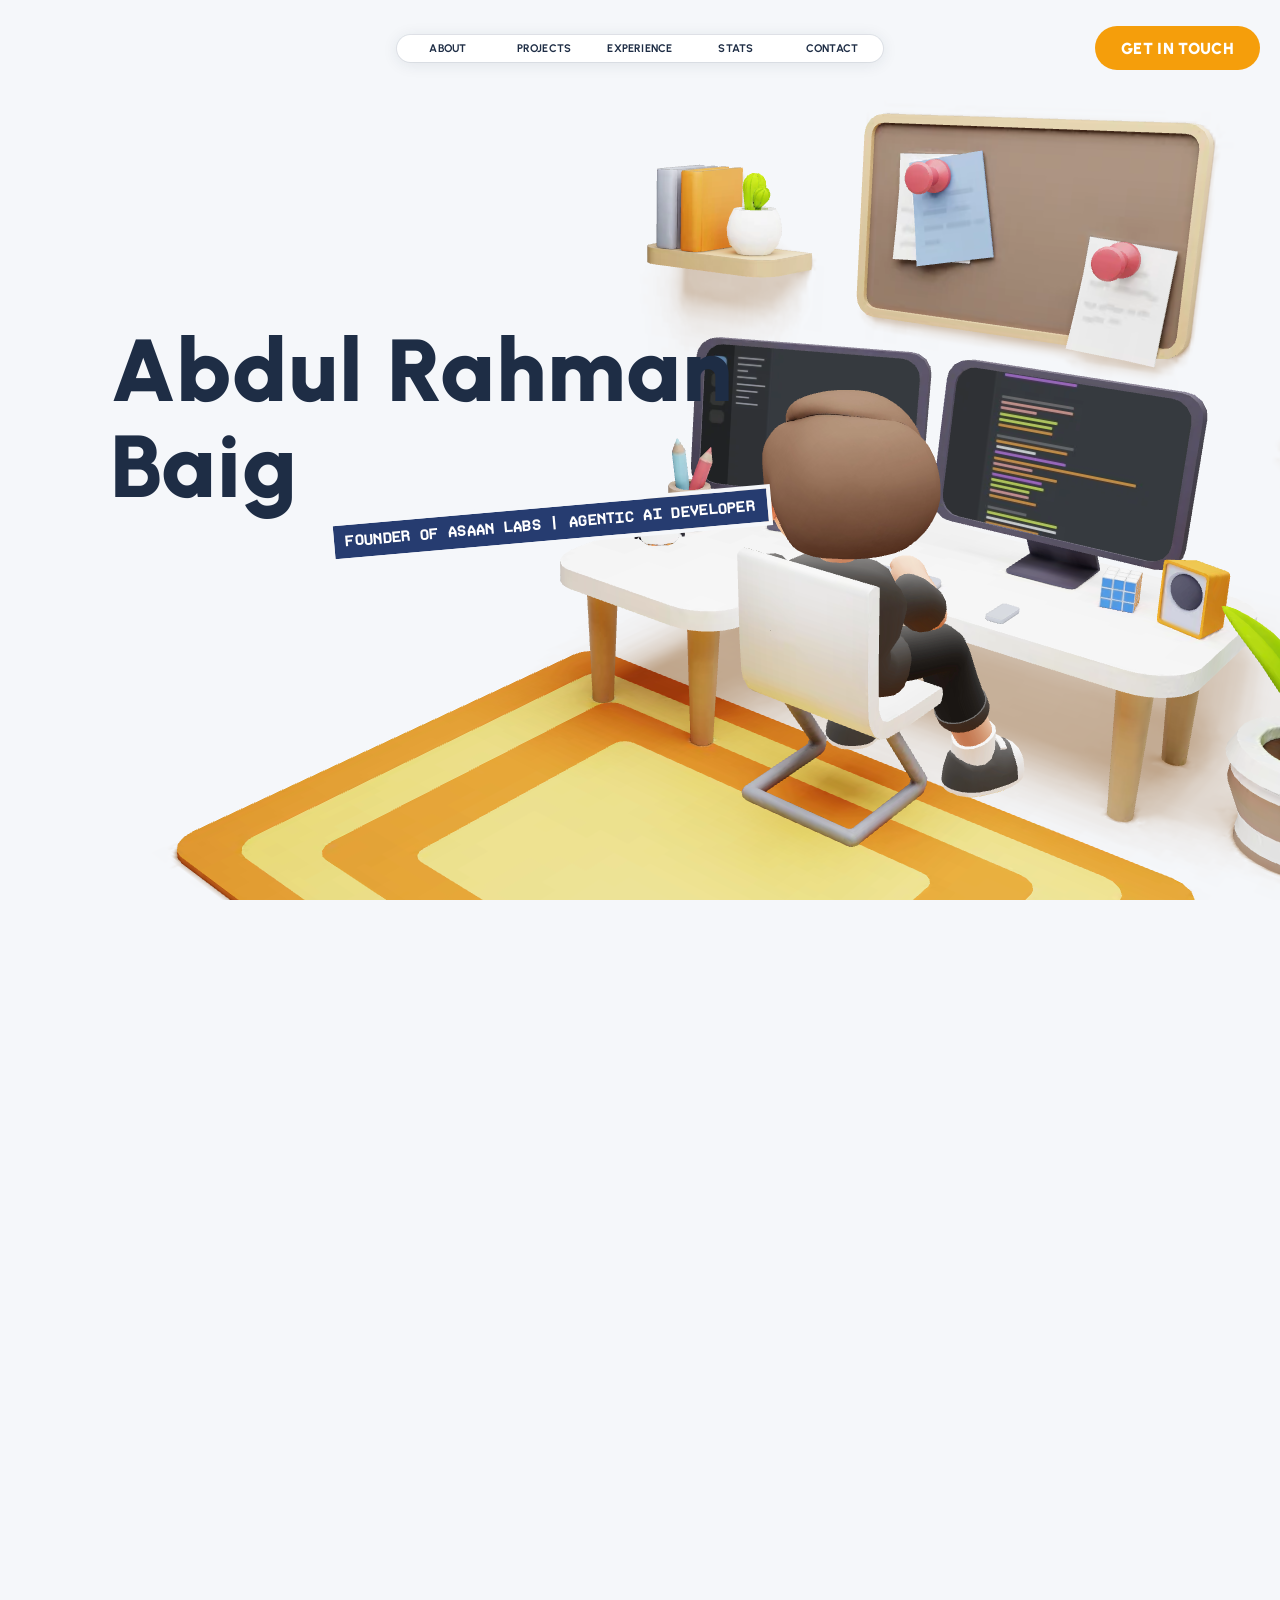
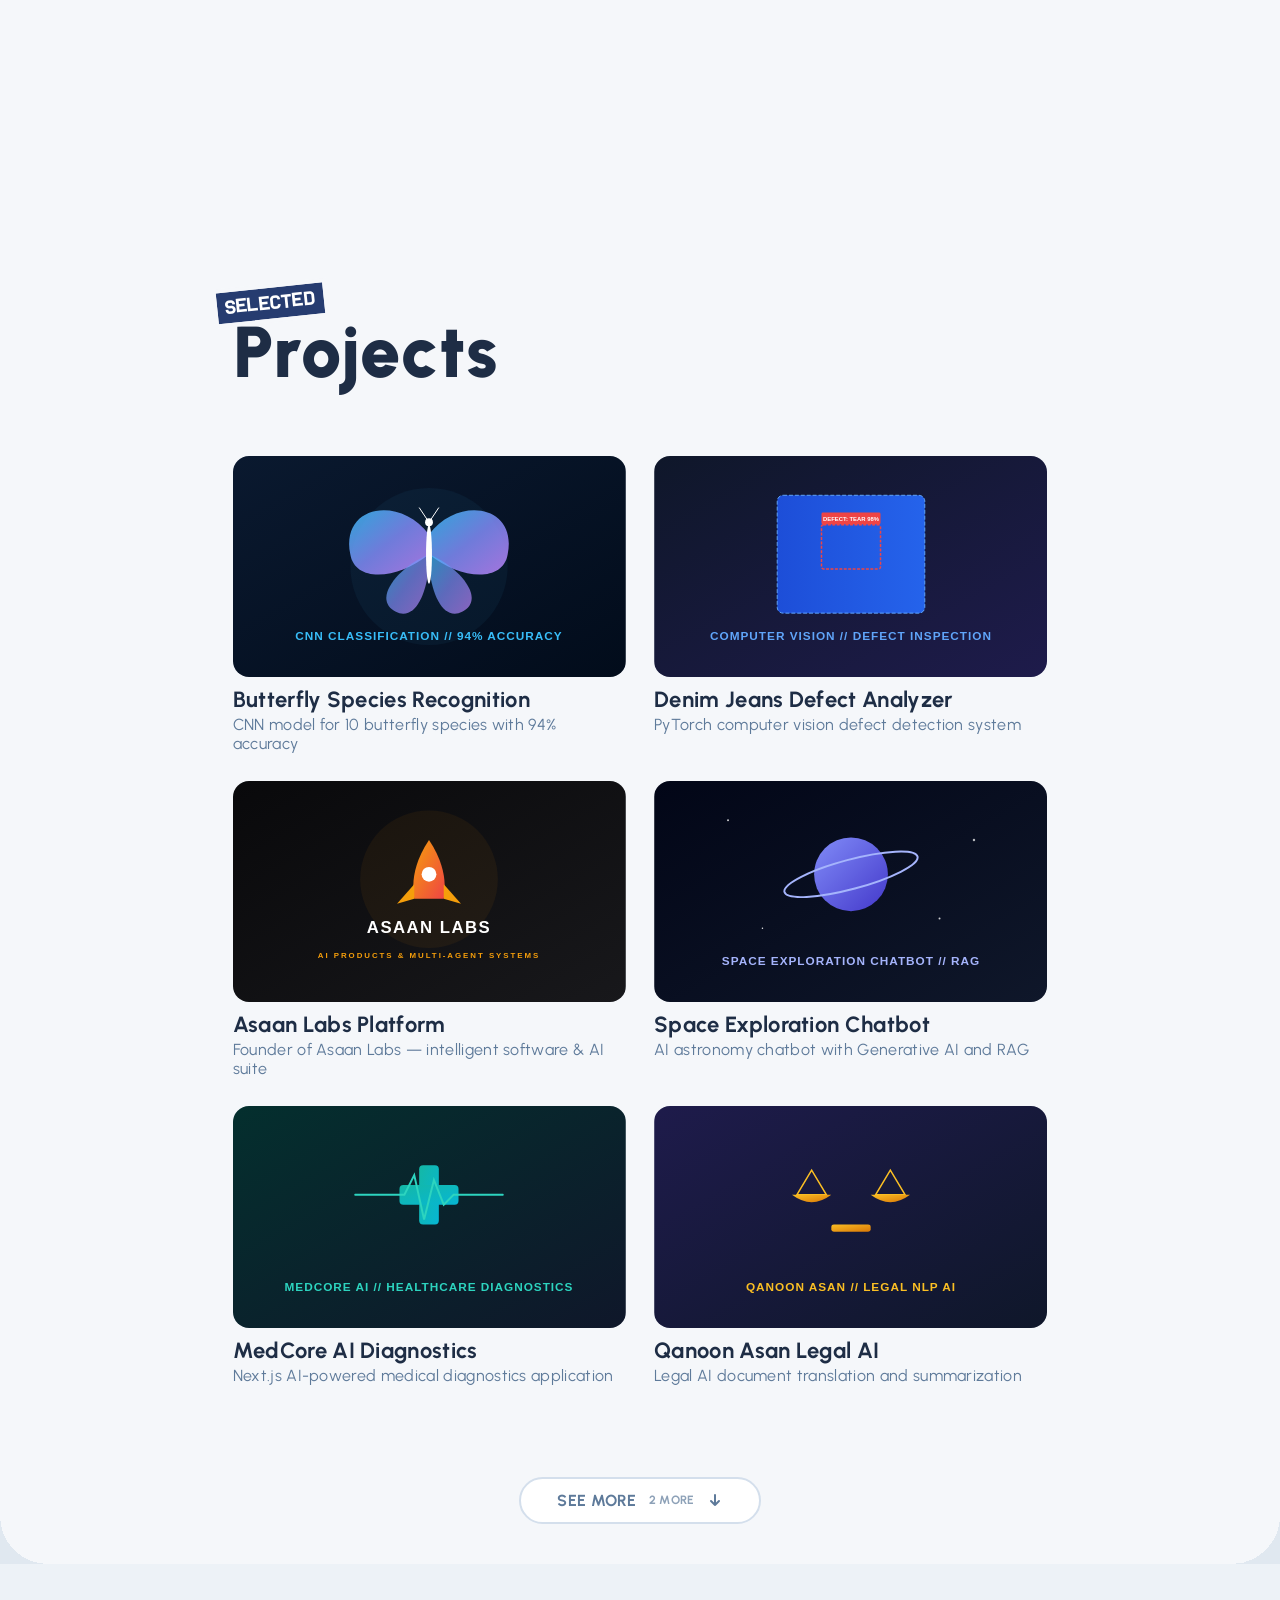
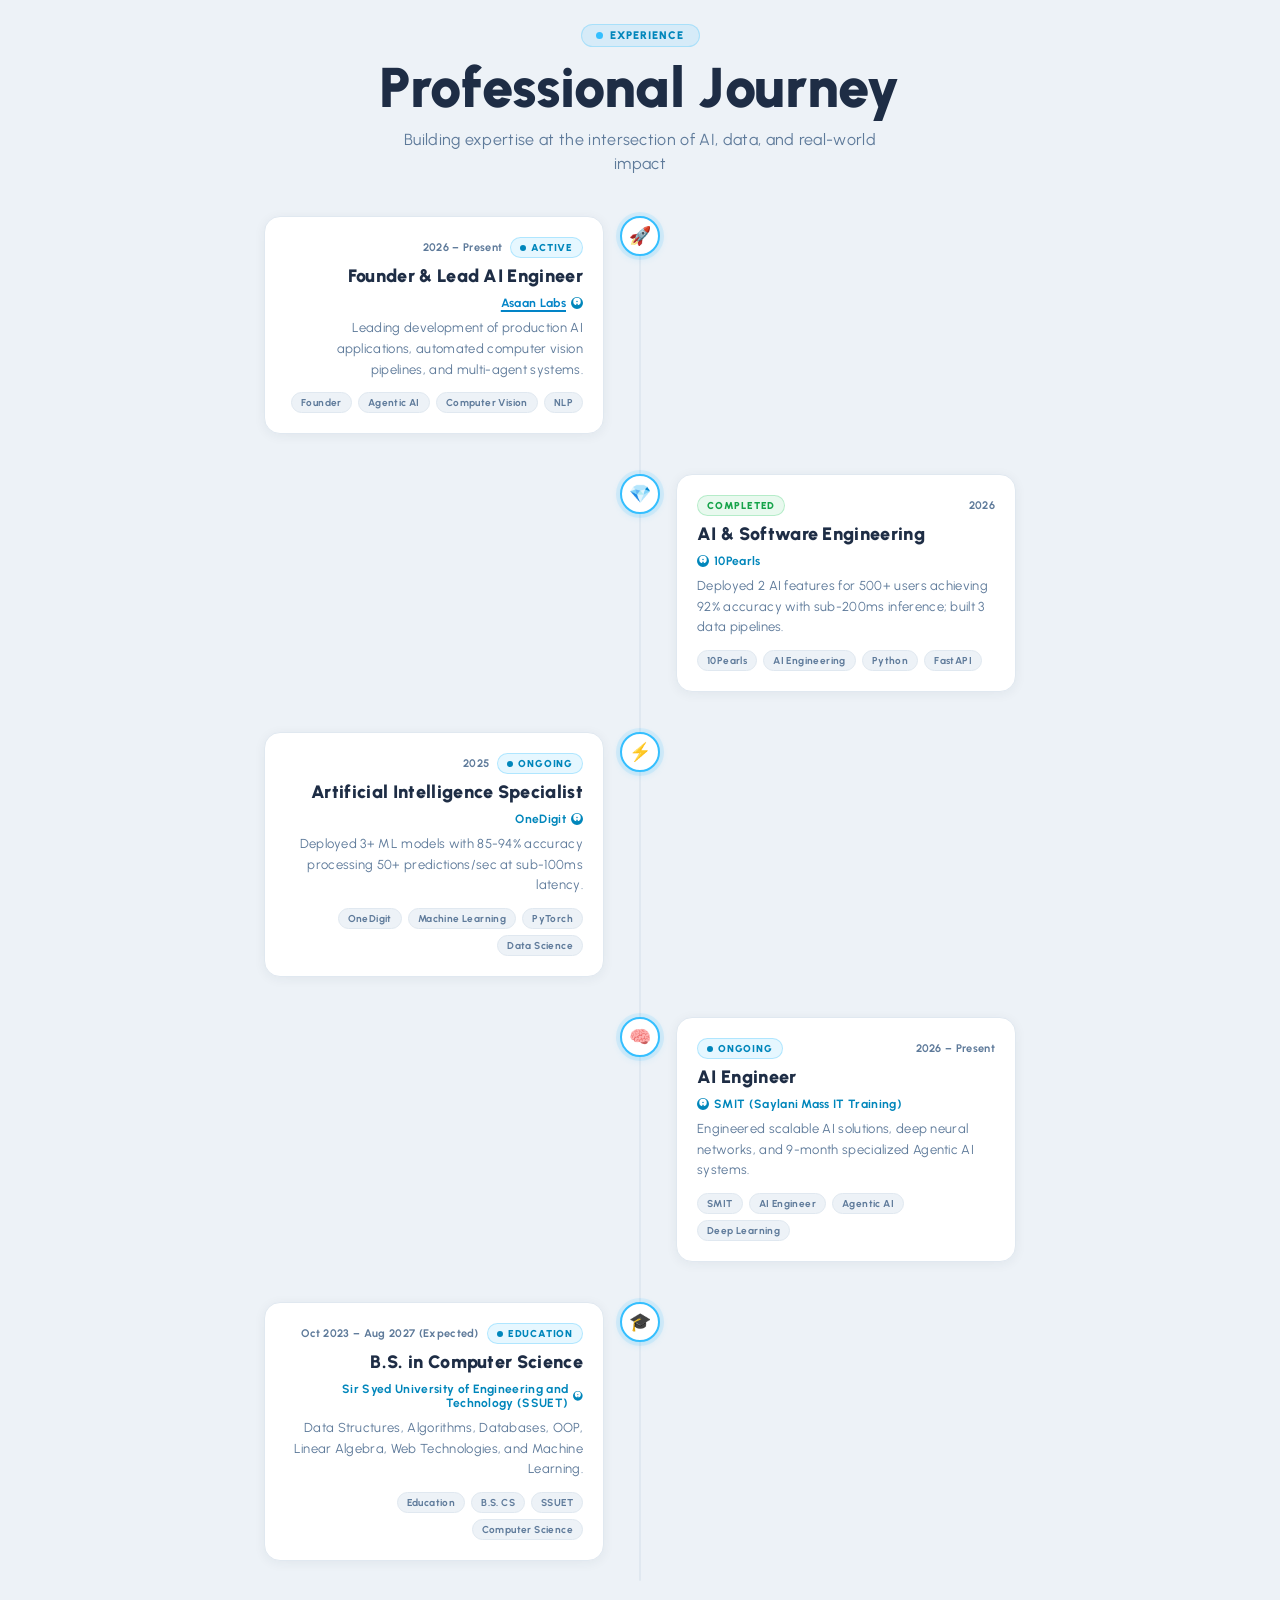
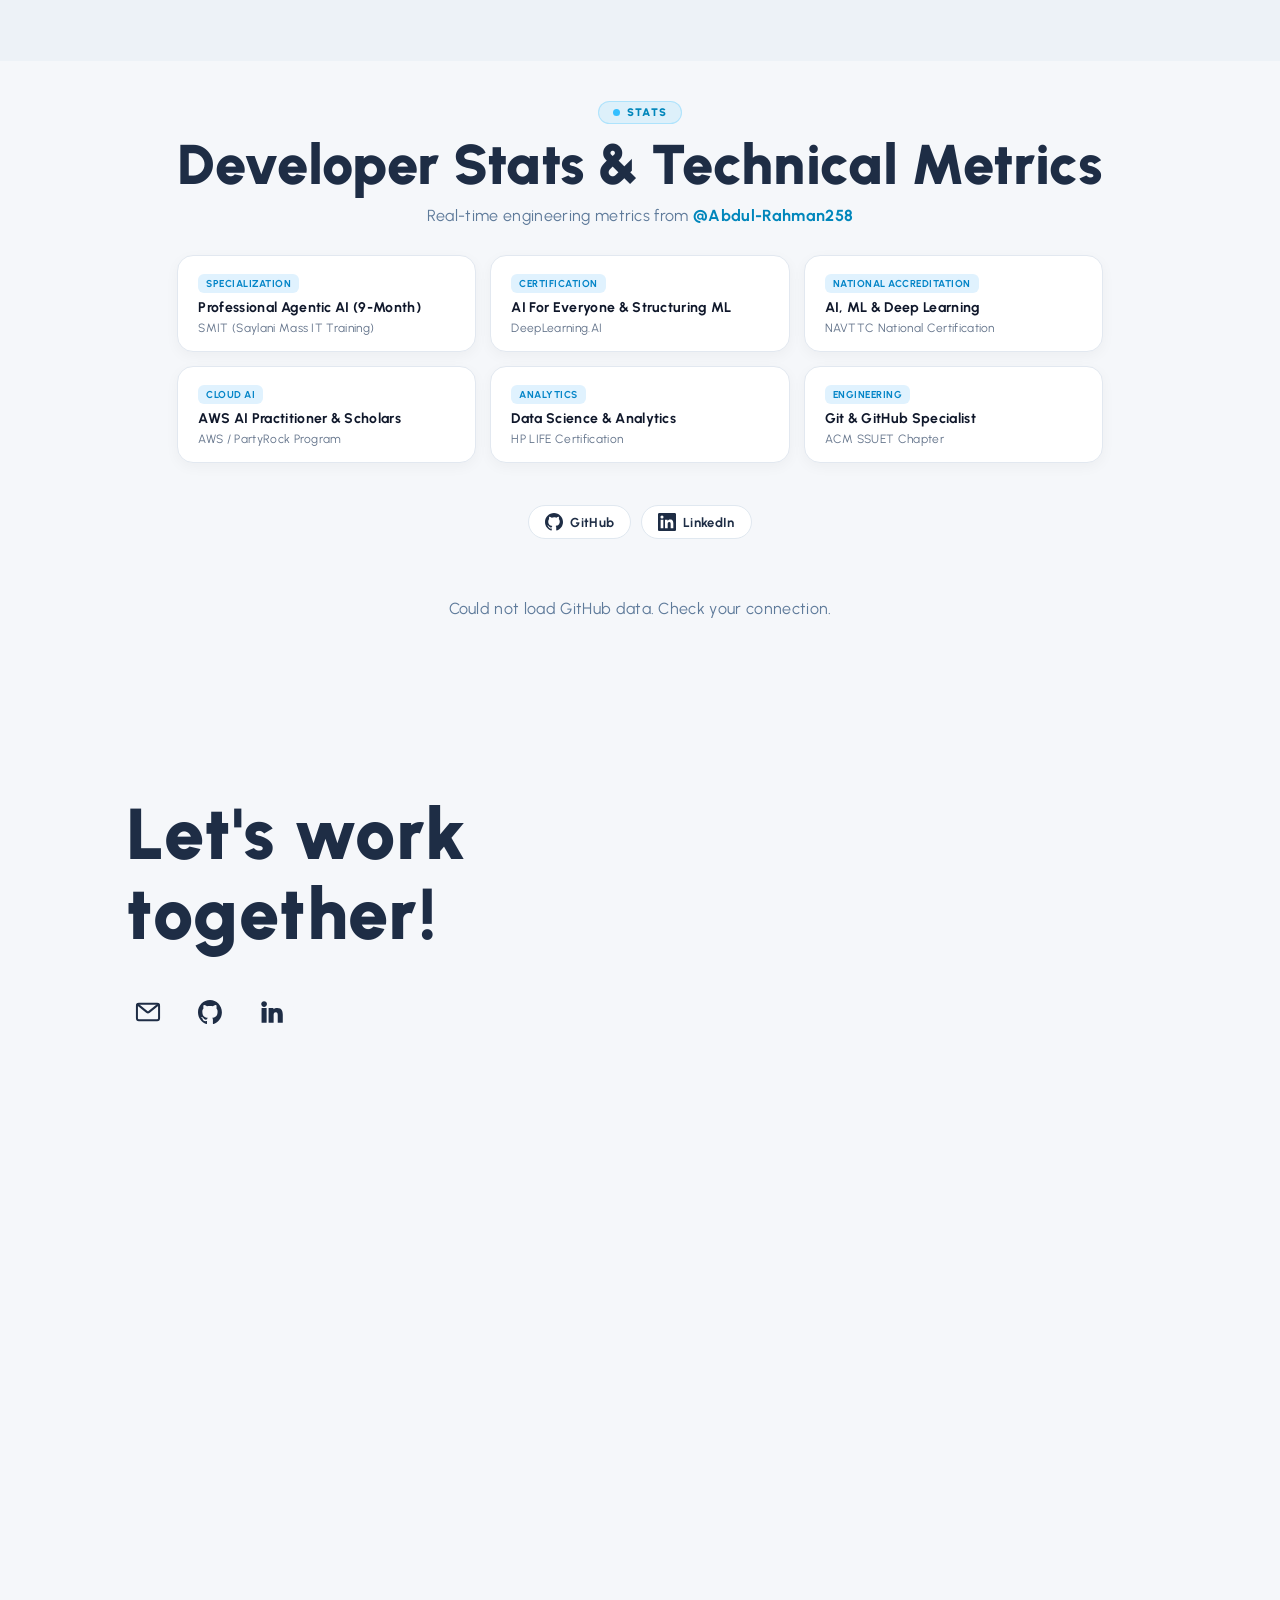
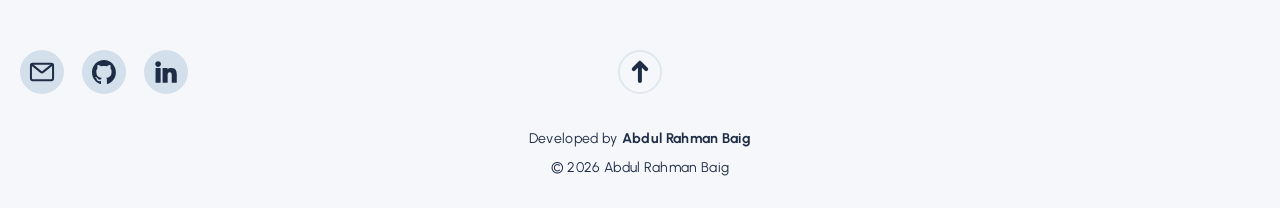
==== commit aca44e9b: "Updates" ====
--- a/index.html
+++ b/index.html
@@ -1 +1 @@
-<!DOCTYPE html><html lang="en"><head><meta charSet="utf-8"/><meta name="viewport" content="width=device-width, initial-scale=1"/><link rel="preload" href="/fonts/urbanist-400.woff2" as="font" crossorigin="anonymous" type="font/woff2"/><link rel="preload" href="/fonts/urbanist-700.woff2" as="font" crossorigin="anonymous" type="font/woff2"/><link rel="preload" href="/fonts/urbanist-900.woff2" as="font" crossorigin="anonymous" type="font/woff2"/><link rel="preload" href="/fonts/pro-font-windows-400.woff2" as="font" crossorigin="anonymous" type="font/woff2"/><link rel="preload" href="/fonts/pro-font-windows-700.woff2" as="font" crossorigin="anonymous" type="font/woff2"/><link rel="stylesheet" href="/_next/static/chunks/23jkplrzyi981.css" data-precedence="next"/><link rel="preload" as="script" fetchPriority="low" href="/_next/static/chunks/1jq4o6yq14o4c.js"/><script src="/_next/static/chunks/3ntqy24tcldj6.js" async=""></script><script src="/_next/static/chunks/3hdj40qmts5sf.js" async=""></script><script src="/_next/static/chunks/turbopack-0135yb693mdzp.js" async=""></script><script src="/_next/static/chunks/158myu8e_yme3.js" async=""></script><script src="/_next/static/chunks/237qxi7mzq37n.js" async=""></script><link rel="preload" href="/assets/P5lYWOQS.css" as="style" crossorigin="anonymous"/><link rel="preload" href="/fonts/urbanist-400.woff2" as="font" type="font/woff2" crossorigin="anonymous"/><link rel="preload" href="/fonts/urbanist-700.woff2" as="font" type="font/woff2" crossorigin="anonymous"/><link rel="preload" href="/fonts/urbanist-900.woff2" as="font" type="font/woff2" crossorigin="anonymous"/><link rel="preload" href="/fonts/pro-font-windows-400.woff2" as="font" type="font/woff2" crossorigin="anonymous"/><link rel="preload" href="/fonts/pro-font-windows-700.woff2" as="font" type="font/woff2" crossorigin="anonymous"/><title>Abdul Rahman Baig | Founder of Asaan Labs &amp; Agentic AI Developer</title><meta name="description" content="Official portfolio of Abdul Rahman Baig — Founder of Asaan Labs and Full Stack AI Developer specializing in Agentic AI, Deep Learning, Computer Vision defect inspection, and scalable software systems."/><meta name="application-name" content="Abdul Rahman Baig Portfolio"/><link rel="author" href="https://www.devarbaig.me"/><meta name="author" content="Abdul Rahman Baig"/><meta name="keywords" content="Abdul Rahman Baig,devarbaig,Asaan Labs,Founder of Asaan Labs,Agentic AI Developer,AI Developer,Computer Vision Engineer,Deep Learning Specialist,PyTorch,TensorFlow,FastAPI,Next.js,Full Stack AI Developer,Karachi AI Developer,Pakistan AI Developer"/><meta name="creator" content="Abdul Rahman Baig"/><meta name="publisher" content="Asaan Labs"/><meta name="robots" content="index, follow"/><meta name="googlebot" content="index, follow, max-video-preview:-1, max-image-preview:large, max-snippet:-1"/><link rel="canonical" href="https://www.devarbaig.me"/><meta property="og:title" content="Abdul Rahman Baig | Founder of Asaan Labs &amp; Agentic AI Developer"/><meta property="og:description" content="Founder of Asaan Labs &amp; Full Stack AI Developer building intelligent applications at the intersection of deep learning, computer vision, and autonomous agentic systems."/><meta property="og:url" content="https://www.devarbaig.me"/><meta property="og:site_name" content="Abdul Rahman Baig Portfolio"/><meta property="og:locale" content="en_US"/><meta property="og:image" content="https://www.devarbaig.me/og-image.png"/><meta property="og:image:width" content="1200"/><meta property="og:image:height" content="630"/><meta property="og:image:alt" content="Abdul Rahman Baig - Founder of Asaan Labs | Agentic AI Developer"/><meta property="og:type" content="website"/><meta name="twitter:card" content="summary_large_image"/><meta name="twitter:creator" content="@devarbaig"/><meta name="twitter:title" content="Abdul Rahman Baig | Founder of Asaan Labs &amp; Agentic AI Developer"/><meta name="twitter:description" content="Founder of Asaan Labs &amp; Full Stack AI Developer building intelligent applications at the intersection of deep learning, computer vision, and autonomous agentic systems."/><meta name="twitter:image" content="https://www.devarbaig.me/og-image.png"/><link rel="shortcut icon" href="/meta/favicon.ico"/><link rel="icon" href="/meta/favicon.svg"/><link rel="apple-touch-icon" href="/meta/favicon-96x96.png"/><link rel="stylesheet" crossorigin="anonymous" href="/assets/P5lYWOQS.css"/><script type="application/ld+json">{"@context":"https://schema.org","@graph":[{"@type":"Person","@id":"https://www.devarbaig.me/#person","name":"Abdul Rahman Baig","jobTitle":"Founder of Asaan Labs & Agentic AI Developer","worksFor":{"@type":"Organization","name":"Asaan Labs","url":"https://github.com/Abdul-Rahman258/asaanlabs-website"},"alumniOf":{"@type":"EducationalOrganization","name":"Sir Syed University of Engineering and Technology (SSUET)"},"url":"https://www.devarbaig.me","image":"https://www.devarbaig.me/og-image.png","sameAs":["https://github.com/Abdul-Rahman258","https://www.linkedin.com/in/devarbaig"],"knowsAbout":["Agentic AI","Artificial Intelligence","Computer Vision","Deep Learning","PyTorch","TensorFlow","Next.js","FastAPI","Python"]},{"@type":"WebSite","@id":"https://www.devarbaig.me/#website","url":"https://www.devarbaig.me","name":"Abdul Rahman Baig Portfolio","publisher":{"@id":"https://www.devarbaig.me/#person"},"inLanguage":"en-US"}]}</script><script src="/_next/static/chunks/0cz1d0mv5g_q7.js" noModule=""></script></head><body class="is-loading"><div hidden=""><!--$--><!--/$--></div><div id="app"></div><div class="preloader" style="position:fixed;inset:0;z-index:9999;background:#f5f7fa;display:flex;flex-direction:column;align-items:center;justify-content:center;gap:20px"><div class="preloader-content" style="position:relative;width:80px;height:80px;display:flex;align-items:center;justify-content:center"><svg class="preloader-ring" viewBox="0 0 80 80" xmlns="http://www.w3.org/2000/svg" style="position:absolute;inset:0;width:80px;height:80px"><circle class="preloader-ring-track" cx="40" cy="40" r="32" fill="none" stroke="#d4dfec" stroke-width="3"></circle><circle class="preloader-ring-arc" cx="40" cy="40" r="32" fill="none" stroke="rgb(52,191,255)" stroke-width="3" stroke-linecap="round" stroke-dasharray="60 141"></circle></svg><span class="preloader-initials" style="position:relative;font-family:Arial,sans-serif;font-weight:900;font-size:22px;color:#1e2d45;letter-spacing:-1px;z-index:1">ARB</span></div><span class="preloader-label" style="font-family:Arial,sans-serif;font-size:14px;font-weight:700;color:#5e7a9a;letter-spacing:0.12em;text-transform:uppercase">Abdul Rahman Baig</span></div><!--$--><!--/$--><script src="/_next/static/chunks/1jq4o6yq14o4c.js" id="_R_" async=""></script><script>(self.__next_f=self.__next_f||[]).push([0])</script><script>self.__next_f.push([1,"1:\"$Sreact.fragment\"\n2:I[39756,[\"/_next/static/chunks/158myu8e_yme3.js\"],\"default\"]\n3:I[37457,[\"/_next/static/chunks/158myu8e_yme3.js\"],\"default\"]\n4:I[47257,[\"/_next/static/chunks/158myu8e_yme3.js\"],\"ClientPageRoot\"]\n5:I[52683,[\"/_next/static/chunks/158myu8e_yme3.js\",\"/_next/static/chunks/237qxi7mzq37n.js\"],\"default\"]\n8:I[97367,[\"/_next/static/chunks/158myu8e_yme3.js\"],\"OutletBoundary\"]\n9:\"$Sreact.suspense\"\nb:I[97367,[\"/_next/static/chunks/158myu8e_yme3.js\"],\"ViewportBoundary\"]\nd:I[97367,[\"/_next/static/chunks/158myu8e_yme3.js\"],\"MetadataBoundary\"]\nf:I[68027,[\"/_next/static/chunks/158myu8e_yme3.js\"],\"default\",1]\n:HL[\"/_next/static/chunks/23jkplrzyi981.css\",\"style\"]\n:HL[\"/fonts/urbanist-400.woff2\",\"font\",{\"crossOrigin\":\"anonymous\",\"type\":\"font/woff2\"}]\n:HL[\"/fonts/urbanist-700.woff2\",\"font\",{\"crossOrigin\":\"anonymous\",\"type\":\"font/woff2\"}]\n:HL[\"/fonts/urbanist-900.woff2\",\"font\",{\"crossOrigin\":\"anonymous\",\"type\":\"font/woff2\"}]\n:HL[\"/fonts/pro-font-windows-400.woff2\",\"font\",{\"crossOrigin\":\"anonymous\",\"type\":\"font/woff2\"}]\n:HL[\"/fonts/pro-font-windows-700.woff2\",\"font\",{\"crossOrigin\":\"anonymous\",\"type\":\"font/woff2\"}]\n:HL[\"/assets/P5lYWOQS.css\",\"style\",{\"crossOrigin\":\"anonymous\"}]\n"])</script><script>self.__next_f.push([1,"0:{\"P\":null,\"c\":[\"\",\"\"],\"q\":\"\",\"i\":false,\"f\":[[[\"\",{\"children\":[\"__PAGE__\",{}]},\"$undefined\",\"$undefined\",16],[[\"$\",\"$1\",\"c\",{\"children\":[[[\"$\",\"link\",\"0\",{\"rel\":\"stylesheet\",\"href\":\"/_next/static/chunks/23jkplrzyi981.css\",\"precedence\":\"next\",\"crossOrigin\":\"$undefined\",\"nonce\":\"$undefined\"}],[\"$\",\"script\",\"script-0\",{\"src\":\"/_next/static/chunks/158myu8e_yme3.js\",\"async\":true,\"nonce\":\"$undefined\"}]],[\"$\",\"html\",null,{\"lang\":\"en\",\"children\":[[\"$\",\"head\",null,{\"children\":[[\"$\",\"link\",null,{\"rel\":\"preload\",\"href\":\"/fonts/urbanist-400.woff2\",\"as\":\"font\",\"type\":\"font/woff2\",\"crossOrigin\":\"anonymous\"}],[\"$\",\"link\",null,{\"rel\":\"preload\",\"href\":\"/fonts/urbanist-700.woff2\",\"as\":\"font\",\"type\":\"font/woff2\",\"crossOrigin\":\"anonymous\"}],[\"$\",\"link\",null,{\"rel\":\"preload\",\"href\":\"/fonts/urbanist-900.woff2\",\"as\":\"font\",\"type\":\"font/woff2\",\"crossOrigin\":\"anonymous\"}],[\"$\",\"link\",null,{\"rel\":\"preload\",\"href\":\"/fonts/pro-font-windows-400.woff2\",\"as\":\"font\",\"type\":\"font/woff2\",\"crossOrigin\":\"anonymous\"}],[\"$\",\"link\",null,{\"rel\":\"preload\",\"href\":\"/fonts/pro-font-windows-700.woff2\",\"as\":\"font\",\"type\":\"font/woff2\",\"crossOrigin\":\"anonymous\"}],[\"$\",\"link\",null,{\"rel\":\"stylesheet\",\"crossOrigin\":\"anonymous\",\"href\":\"/assets/P5lYWOQS.css\"}],[\"$\",\"script\",null,{\"type\":\"application/ld+json\",\"dangerouslySetInnerHTML\":{\"__html\":\"{\\\"@context\\\":\\\"https://schema.org\\\",\\\"@graph\\\":[{\\\"@type\\\":\\\"Person\\\",\\\"@id\\\":\\\"https://www.devarbaig.me/#person\\\",\\\"name\\\":\\\"Abdul Rahman Baig\\\",\\\"jobTitle\\\":\\\"Founder of Asaan Labs \u0026 Agentic AI Developer\\\",\\\"worksFor\\\":{\\\"@type\\\":\\\"Organization\\\",\\\"name\\\":\\\"Asaan Labs\\\",\\\"url\\\":\\\"https://github.com/Abdul-Rahman258/asaanlabs-website\\\"},\\\"alumniOf\\\":{\\\"@type\\\":\\\"EducationalOrganization\\\",\\\"name\\\":\\\"Sir Syed University of Engineering and Technology (SSUET)\\\"},\\\"url\\\":\\\"https://www.devarbaig.me\\\",\\\"image\\\":\\\"https://www.devarbaig.me/og-image.png\\\",\\\"sameAs\\\":[\\\"https://github.com/Abdul-Rahman258\\\",\\\"https://www.linkedin.com/in/devarbaig\\\"],\\\"knowsAbout\\\":[\\\"Agentic AI\\\",\\\"Artificial Intelligence\\\",\\\"Computer Vision\\\",\\\"Deep Learning\\\",\\\"PyTorch\\\",\\\"TensorFlow\\\",\\\"Next.js\\\",\\\"FastAPI\\\",\\\"Python\\\"]},{\\\"@type\\\":\\\"WebSite\\\",\\\"@id\\\":\\\"https://www.devarbaig.me/#website\\\",\\\"url\\\":\\\"https://www.devarbaig.me\\\",\\\"name\\\":\\\"Abdul Rahman Baig Portfolio\\\",\\\"publisher\\\":{\\\"@id\\\":\\\"https://www.devarbaig.me/#person\\\"},\\\"inLanguage\\\":\\\"en-US\\\"}]}\"}}]]}],[\"$\",\"body\",null,{\"className\":\"is-loading\",\"children\":[\"$\",\"$L2\",null,{\"parallelRouterKey\":\"children\",\"error\":\"$undefined\",\"errorStyles\":\"$undefined\",\"errorScripts\":\"$undefined\",\"template\":[\"$\",\"$L3\",null,{}],\"templateStyles\":\"$undefined\",\"templateScripts\":\"$undefined\",\"notFound\":[[[\"$\",\"title\",null,{\"children\":\"404: This page could not be found.\"}],[\"$\",\"div\",null,{\"style\":{\"fontFamily\":\"system-ui,\\\"Segoe UI\\\",Roboto,Helvetica,Arial,sans-serif,\\\"Apple Color Emoji\\\",\\\"Segoe UI Emoji\\\"\",\"height\":\"100vh\",\"textAlign\":\"center\",\"display\":\"flex\",\"flexDirection\":\"column\",\"alignItems\":\"center\",\"justifyContent\":\"center\"},\"children\":[\"$\",\"div\",null,{\"children\":[[\"$\",\"style\",null,{\"dangerouslySetInnerHTML\":{\"__html\":\"body{color:#000;background:#fff;margin:0}.next-error-h1{border-right:1px solid rgba(0,0,0,.3)}@media (prefers-color-scheme:dark){body{color:#fff;background:#000}.next-error-h1{border-right:1px solid rgba(255,255,255,.3)}}\"}}],[\"$\",\"h1\",null,{\"className\":\"next-error-h1\",\"style\":{\"display\":\"inline-block\",\"margin\":\"0 20px 0 0\",\"padding\":\"0 23px 0 0\",\"fontSize\":24,\"fontWeight\":500,\"verticalAlign\":\"top\",\"lineHeight\":\"49px\"},\"children\":404}],[\"$\",\"div\",null,{\"style\":{\"display\":\"inline-block\"},\"children\":[\"$\",\"h2\",null,{\"style\":{\"fontSize\":14,\"fontWeight\":400,\"lineHeight\":\"49px\",\"margin\":0},\"children\":\"This page could not be found.\"}]}]]}]}]],[]],\"forbidden\":\"$undefined\",\"unauthorized\":\"$undefined\"}]}]]}]]}],{\"children\":[[\"$\",\"$1\",\"c\",{\"children\":[[\"$\",\"$L4\",null,{\"Component\":\"$5\",\"serverProvidedParams\":{\"searchParams\":{},\"params\":{},\"promises\":[\"$@6\",\"$@7\"]}}],[[\"$\",\"script\",\"script-0\",{\"src\":\"/_next/static/chunks/237qxi7mzq37n.js\",\"async\":true,\"nonce\":\"$undefined\"}]],[\"$\",\"$L8\",null,{\"children\":[\"$\",\"$9\",null,{\"name\":\"Next.MetadataOutlet\",\"children\":\"$@a\"}]}]]}],{},null,false,null]},null,false,null],[\"$\",\"$1\",\"h\",{\"children\":[null,[\"$\",\"$Lb\",null,{\"children\":\"$Lc\"}],[\"$\",\"div\",null,{\"hidden\":true,\"children\":[\"$\",\"$Ld\",null,{\"children\":[\"$\",\"$9\",null,{\"name\":\"Next.Metadata\",\"children\":\"$Le\"}]}]}],null]}],false]],\"m\":\"$undefined\",\"G\":[\"$f\",[[\"$\",\"link\",\"0\",{\"rel\":\"stylesheet\",\"href\":\"/_next/static/chunks/23jkplrzyi981.css\",\"precedence\":\"next\",\"crossOrigin\":\"$undefined\",\"nonce\":\"$undefined\"}]]],\"S\":true,\"h\":null,\"s\":\"$undefined\",\"l\":\"$undefined\",\"p\":\"$undefined\",\"d\":\"$undefined\",\"b\":\"CFEVLNXQ0jVDg1NOyhx_d\"}\n"])</script><script>self.__next_f.push([1,"6:{}\n7:\"$0:f:0:1:1:children:0:props:children:0:props:serverProvidedParams:params\"\n"])</script><script>self.__next_f.push([1,"c:[[\"$\",\"meta\",\"0\",{\"charSet\":\"utf-8\"}],[\"$\",\"meta\",\"1\",{\"name\":\"viewport\",\"content\":\"width=device-width, initial-scale=1\"}]]\n"])</script><script>self.__next_f.push([1,"10:I[27201,[\"/_next/static/chunks/158myu8e_yme3.js\"],\"IconMark\"]\na:null\n"])</script><script>self.__next_f.push([1,"e:[[\"$\",\"title\",\"0\",{\"children\":\"Abdul Rahman Baig | Founder of Asaan Labs \u0026 Agentic AI Developer\"}],[\"$\",\"meta\",\"1\",{\"name\":\"description\",\"content\":\"Official portfolio of Abdul Rahman Baig — Founder of Asaan Labs and Full Stack AI Developer specializing in Agentic AI, Deep Learning, Computer Vision defect inspection, and scalable software systems.\"}],[\"$\",\"meta\",\"2\",{\"name\":\"application-name\",\"content\":\"Abdul Rahman Baig Portfolio\"}],[\"$\",\"link\",\"3\",{\"rel\":\"author\",\"href\":\"https://www.devarbaig.me\"}],[\"$\",\"meta\",\"4\",{\"name\":\"author\",\"content\":\"Abdul Rahman Baig\"}],[\"$\",\"meta\",\"5\",{\"name\":\"keywords\",\"content\":\"Abdul Rahman Baig,devarbaig,Asaan Labs,Founder of Asaan Labs,Agentic AI Developer,AI Developer,Computer Vision Engineer,Deep Learning Specialist,PyTorch,TensorFlow,FastAPI,Next.js,Full Stack AI Developer,Karachi AI Developer,Pakistan AI Developer\"}],[\"$\",\"meta\",\"6\",{\"name\":\"creator\",\"content\":\"Abdul Rahman Baig\"}],[\"$\",\"meta\",\"7\",{\"name\":\"publisher\",\"content\":\"Asaan Labs\"}],[\"$\",\"meta\",\"8\",{\"name\":\"robots\",\"content\":\"index, follow\"}],[\"$\",\"meta\",\"9\",{\"name\":\"googlebot\",\"content\":\"index, follow, max-video-preview:-1, max-image-preview:large, max-snippet:-1\"}],[\"$\",\"link\",\"10\",{\"rel\":\"canonical\",\"href\":\"https://www.devarbaig.me\"}],[\"$\",\"meta\",\"11\",{\"property\":\"og:title\",\"content\":\"Abdul Rahman Baig | Founder of Asaan Labs \u0026 Agentic AI Developer\"}],[\"$\",\"meta\",\"12\",{\"property\":\"og:description\",\"content\":\"Founder of Asaan Labs \u0026 Full Stack AI Developer building intelligent applications at the intersection of deep learning, computer vision, and autonomous agentic systems.\"}],[\"$\",\"meta\",\"13\",{\"property\":\"og:url\",\"content\":\"https://www.devarbaig.me\"}],[\"$\",\"meta\",\"14\",{\"property\":\"og:site_name\",\"content\":\"Abdul Rahman Baig Portfolio\"}],[\"$\",\"meta\",\"15\",{\"property\":\"og:locale\",\"content\":\"en_US\"}],[\"$\",\"meta\",\"16\",{\"property\":\"og:image\",\"content\":\"https://www.devarbaig.me/og-image.png\"}],[\"$\",\"meta\",\"17\",{\"property\":\"og:image:width\",\"content\":\"1200\"}],[\"$\",\"meta\",\"18\",{\"property\":\"og:image:height\",\"content\":\"630\"}],[\"$\",\"meta\",\"19\",{\"property\":\"og:image:alt\",\"content\":\"Abdul Rahman Baig - Founder of Asaan Labs | Agentic AI Developer\"}],[\"$\",\"meta\",\"20\",{\"property\":\"og:type\",\"content\":\"website\"}],[\"$\",\"meta\",\"21\",{\"name\":\"twitter:card\",\"content\":\"summary_large_image\"}],[\"$\",\"meta\",\"22\",{\"name\":\"twitter:creator\",\"content\":\"@devarbaig\"}],[\"$\",\"meta\",\"23\",{\"name\":\"twitter:title\",\"content\":\"Abdul Rahman Baig | Founder of Asaan Labs \u0026 Agentic AI Developer\"}],[\"$\",\"meta\",\"24\",{\"name\":\"twitter:description\",\"content\":\"Founder of Asaan Labs \u0026 Full Stack AI Developer building intelligent applications at the intersection of deep learning, computer vision, and autonomous agentic systems.\"}],[\"$\",\"meta\",\"25\",{\"name\":\"twitter:image\",\"content\":\"https://www.devarbaig.me/og-image.png\"}],[\"$\",\"link\",\"26\",{\"rel\":\"shortcut icon\",\"href\":\"/meta/favicon.ico\"}],[\"$\",\"link\",\"27\",{\"rel\":\"icon\",\"href\":\"/meta/favicon.svg\"}],[\"$\",\"link\",\"28\",{\"rel\":\"apple-touch-icon\",\"href\":\"/meta/favicon-96x96.png\"}],[\"$\",\"$L10\",\"29\",{}]]\n"])</script></body></html>+<!DOCTYPE html><html lang="en"><head><meta charSet="utf-8"/><meta name="viewport" content="width=device-width, initial-scale=1"/><link rel="preload" href="/fonts/urbanist-400.woff2" as="font" crossorigin="anonymous" type="font/woff2"/><link rel="preload" href="/fonts/urbanist-700.woff2" as="font" crossorigin="anonymous" type="font/woff2"/><link rel="preload" href="/fonts/urbanist-900.woff2" as="font" crossorigin="anonymous" type="font/woff2"/><link rel="preload" href="/fonts/pro-font-windows-400.woff2" as="font" crossorigin="anonymous" type="font/woff2"/><link rel="preload" href="/fonts/pro-font-windows-700.woff2" as="font" crossorigin="anonymous" type="font/woff2"/><link rel="stylesheet" href="/_next/static/chunks/23jkplrzyi981.css" data-precedence="next"/><link rel="preload" as="script" fetchPriority="low" href="/_next/static/chunks/1jq4o6yq14o4c.js"/><script src="/_next/static/chunks/3ntqy24tcldj6.js" async=""></script><script src="/_next/static/chunks/3hdj40qmts5sf.js" async=""></script><script src="/_next/static/chunks/turbopack-0135yb693mdzp.js" async=""></script><script src="/_next/static/chunks/158myu8e_yme3.js" async=""></script><script src="/_next/static/chunks/237qxi7mzq37n.js" async=""></script><link rel="preload" href="/assets/P5lYWOQS.css" as="style" crossorigin="anonymous"/><link rel="preload" href="/fonts/urbanist-400.woff2" as="font" type="font/woff2" crossorigin="anonymous"/><link rel="preload" href="/fonts/urbanist-700.woff2" as="font" type="font/woff2" crossorigin="anonymous"/><link rel="preload" href="/fonts/urbanist-900.woff2" as="font" type="font/woff2" crossorigin="anonymous"/><link rel="preload" href="/fonts/pro-font-windows-400.woff2" as="font" type="font/woff2" crossorigin="anonymous"/><link rel="preload" href="/fonts/pro-font-windows-700.woff2" as="font" type="font/woff2" crossorigin="anonymous"/><title>Abdul Rahman Baig | Founder of Asaan Labs &amp; Agentic AI Developer</title><meta name="description" content="Official portfolio of Abdul Rahman Baig — Founder of Asaan Labs and Full Stack AI Developer specializing in Agentic AI, Deep Learning, Computer Vision defect inspection, and scalable software systems."/><meta name="application-name" content="Abdul Rahman Baig Portfolio"/><link rel="author" href="https://www.devarbaig.me"/><meta name="author" content="Abdul Rahman Baig"/><meta name="keywords" content="Abdul Rahman Baig,devarbaig,Asaan Labs,Founder of Asaan Labs,Agentic AI Developer,AI Developer,Computer Vision Engineer,Deep Learning Specialist,PyTorch,TensorFlow,FastAPI,Next.js,Full Stack AI Developer,Karachi AI Developer,Pakistan AI Developer"/><meta name="creator" content="Abdul Rahman Baig"/><meta name="publisher" content="Asaan Labs"/><meta name="robots" content="index, follow"/><meta name="googlebot" content="index, follow, max-video-preview:-1, max-image-preview:large, max-snippet:-1"/><link rel="canonical" href="https://www.devarbaig.me"/><meta property="og:title" content="Abdul Rahman Baig | Founder of Asaan Labs &amp; Agentic AI Developer"/><meta property="og:description" content="Founder of Asaan Labs &amp; Full Stack AI Developer building intelligent applications at the intersection of deep learning, computer vision, and autonomous agentic systems."/><meta property="og:url" content="https://www.devarbaig.me"/><meta property="og:site_name" content="Abdul Rahman Baig Portfolio"/><meta property="og:locale" content="en_US"/><meta property="og:image" content="https://www.devarbaig.me/og-image.png"/><meta property="og:image:width" content="1200"/><meta property="og:image:height" content="630"/><meta property="og:image:alt" content="Abdul Rahman Baig - Founder of Asaan Labs | Agentic AI Developer"/><meta property="og:type" content="website"/><meta name="twitter:card" content="summary_large_image"/><meta name="twitter:creator" content="@devarbaig"/><meta name="twitter:title" content="Abdul Rahman Baig | Founder of Asaan Labs &amp; Agentic AI Developer"/><meta name="twitter:description" content="Founder of Asaan Labs &amp; Full Stack AI Developer building intelligent applications at the intersection of deep learning, computer vision, and autonomous agentic systems."/><meta name="twitter:image" content="https://www.devarbaig.me/og-image.png"/><link rel="shortcut icon" href="/meta/favicon.ico"/><link rel="icon" href="/meta/favicon.svg"/><link rel="apple-touch-icon" href="/meta/favicon-96x96.png"/><link rel="stylesheet" crossorigin="anonymous" href="/assets/P5lYWOQS.css"/><script type="application/ld+json">{"@context":"https://schema.org","@graph":[{"@type":"Person","@id":"https://www.devarbaig.me/#person","name":"Abdul Rahman Baig","jobTitle":"Founder of Asaan Labs & Agentic AI Developer","worksFor":{"@type":"Organization","name":"Asaan Labs","url":"https://github.com/Abdul-Rahman258/asaanlabs-website"},"alumniOf":{"@type":"EducationalOrganization","name":"Sir Syed University of Engineering and Technology (SSUET)"},"url":"https://www.devarbaig.me","image":"https://www.devarbaig.me/og-image.png","sameAs":["https://github.com/Abdul-Rahman258","https://www.linkedin.com/in/devarbaig"],"knowsAbout":["Agentic AI","Artificial Intelligence","Computer Vision","Deep Learning","PyTorch","TensorFlow","Next.js","FastAPI","Python"]},{"@type":"WebSite","@id":"https://www.devarbaig.me/#website","url":"https://www.devarbaig.me","name":"Abdul Rahman Baig Portfolio","publisher":{"@id":"https://www.devarbaig.me/#person"},"inLanguage":"en-US"}]}</script><script src="/_next/static/chunks/0cz1d0mv5g_q7.js" noModule=""></script></head><body class="is-loading"><div hidden=""><!--$--><!--/$--></div><div id="app"></div><div class="preloader" style="position:fixed;inset:0;z-index:9999;background:#f5f7fa;display:flex;flex-direction:column;align-items:center;justify-content:center;gap:20px"><div class="preloader-content" style="position:relative;width:80px;height:80px;display:flex;align-items:center;justify-content:center"><svg class="preloader-ring" viewBox="0 0 80 80" xmlns="http://www.w3.org/2000/svg" style="position:absolute;inset:0;width:80px;height:80px"><circle class="preloader-ring-track" cx="40" cy="40" r="32" fill="none" stroke="#d4dfec" stroke-width="3"></circle><circle class="preloader-ring-arc" cx="40" cy="40" r="32" fill="none" stroke="rgb(52,191,255)" stroke-width="3" stroke-linecap="round" stroke-dasharray="60 141"></circle></svg><span class="preloader-initials" style="position:relative;font-family:Arial,sans-serif;font-weight:900;font-size:22px;color:#1e2d45;letter-spacing:-1px;z-index:1">ARB</span></div><span class="preloader-label" style="font-family:Arial,sans-serif;font-size:14px;font-weight:700;color:#5e7a9a;letter-spacing:0.12em;text-transform:uppercase">Abdul Rahman Baig</span></div><!--$--><!--/$--><script src="/_next/static/chunks/1jq4o6yq14o4c.js" id="_R_" async=""></script><script>(self.__next_f=self.__next_f||[]).push([0])</script><script>self.__next_f.push([1,"1:\"$Sreact.fragment\"\n2:I[39756,[\"/_next/static/chunks/158myu8e_yme3.js\"],\"default\"]\n3:I[37457,[\"/_next/static/chunks/158myu8e_yme3.js\"],\"default\"]\n4:I[47257,[\"/_next/static/chunks/158myu8e_yme3.js\"],\"ClientPageRoot\"]\n5:I[52683,[\"/_next/static/chunks/158myu8e_yme3.js\",\"/_next/static/chunks/237qxi7mzq37n.js\"],\"default\"]\n8:I[97367,[\"/_next/static/chunks/158myu8e_yme3.js\"],\"OutletBoundary\"]\n9:\"$Sreact.suspense\"\nb:I[97367,[\"/_next/static/chunks/158myu8e_yme3.js\"],\"ViewportBoundary\"]\nd:I[97367,[\"/_next/static/chunks/158myu8e_yme3.js\"],\"MetadataBoundary\"]\nf:I[68027,[\"/_next/static/chunks/158myu8e_yme3.js\"],\"default\",1]\n:HL[\"/_next/static/chunks/23jkplrzyi981.css\",\"style\"]\n:HL[\"/fonts/urbanist-400.woff2\",\"font\",{\"crossOrigin\":\"anonymous\",\"type\":\"font/woff2\"}]\n:HL[\"/fonts/urbanist-700.woff2\",\"font\",{\"crossOrigin\":\"anonymous\",\"type\":\"font/woff2\"}]\n:HL[\"/fonts/urbanist-900.woff2\",\"font\",{\"crossOrigin\":\"anonymous\",\"type\":\"font/woff2\"}]\n:HL[\"/fonts/pro-font-windows-400.woff2\",\"font\",{\"crossOrigin\":\"anonymous\",\"type\":\"font/woff2\"}]\n:HL[\"/fonts/pro-font-windows-700.woff2\",\"font\",{\"crossOrigin\":\"anonymous\",\"type\":\"font/woff2\"}]\n:HL[\"/assets/P5lYWOQS.css\",\"style\",{\"crossOrigin\":\"anonymous\"}]\n"])</script><script>self.__next_f.push([1,"0:{\"P\":null,\"c\":[\"\",\"\"],\"q\":\"\",\"i\":false,\"f\":[[[\"\",{\"children\":[\"__PAGE__\",{}]},\"$undefined\",\"$undefined\",16],[[\"$\",\"$1\",\"c\",{\"children\":[[[\"$\",\"link\",\"0\",{\"rel\":\"stylesheet\",\"href\":\"/_next/static/chunks/23jkplrzyi981.css\",\"precedence\":\"next\",\"crossOrigin\":\"$undefined\",\"nonce\":\"$undefined\"}],[\"$\",\"script\",\"script-0\",{\"src\":\"/_next/static/chunks/158myu8e_yme3.js\",\"async\":true,\"nonce\":\"$undefined\"}]],[\"$\",\"html\",null,{\"lang\":\"en\",\"children\":[[\"$\",\"head\",null,{\"children\":[[\"$\",\"link\",null,{\"rel\":\"preload\",\"href\":\"/fonts/urbanist-400.woff2\",\"as\":\"font\",\"type\":\"font/woff2\",\"crossOrigin\":\"anonymous\"}],[\"$\",\"link\",null,{\"rel\":\"preload\",\"href\":\"/fonts/urbanist-700.woff2\",\"as\":\"font\",\"type\":\"font/woff2\",\"crossOrigin\":\"anonymous\"}],[\"$\",\"link\",null,{\"rel\":\"preload\",\"href\":\"/fonts/urbanist-900.woff2\",\"as\":\"font\",\"type\":\"font/woff2\",\"crossOrigin\":\"anonymous\"}],[\"$\",\"link\",null,{\"rel\":\"preload\",\"href\":\"/fonts/pro-font-windows-400.woff2\",\"as\":\"font\",\"type\":\"font/woff2\",\"crossOrigin\":\"anonymous\"}],[\"$\",\"link\",null,{\"rel\":\"preload\",\"href\":\"/fonts/pro-font-windows-700.woff2\",\"as\":\"font\",\"type\":\"font/woff2\",\"crossOrigin\":\"anonymous\"}],[\"$\",\"link\",null,{\"rel\":\"stylesheet\",\"crossOrigin\":\"anonymous\",\"href\":\"/assets/P5lYWOQS.css\"}],[\"$\",\"script\",null,{\"type\":\"application/ld+json\",\"dangerouslySetInnerHTML\":{\"__html\":\"{\\\"@context\\\":\\\"https://schema.org\\\",\\\"@graph\\\":[{\\\"@type\\\":\\\"Person\\\",\\\"@id\\\":\\\"https://www.devarbaig.me/#person\\\",\\\"name\\\":\\\"Abdul Rahman Baig\\\",\\\"jobTitle\\\":\\\"Founder of Asaan Labs \u0026 Agentic AI Developer\\\",\\\"worksFor\\\":{\\\"@type\\\":\\\"Organization\\\",\\\"name\\\":\\\"Asaan Labs\\\",\\\"url\\\":\\\"https://github.com/Abdul-Rahman258/asaanlabs-website\\\"},\\\"alumniOf\\\":{\\\"@type\\\":\\\"EducationalOrganization\\\",\\\"name\\\":\\\"Sir Syed University of Engineering and Technology (SSUET)\\\"},\\\"url\\\":\\\"https://www.devarbaig.me\\\",\\\"image\\\":\\\"https://www.devarbaig.me/og-image.png\\\",\\\"sameAs\\\":[\\\"https://github.com/Abdul-Rahman258\\\",\\\"https://www.linkedin.com/in/devarbaig\\\"],\\\"knowsAbout\\\":[\\\"Agentic AI\\\",\\\"Artificial Intelligence\\\",\\\"Computer Vision\\\",\\\"Deep Learning\\\",\\\"PyTorch\\\",\\\"TensorFlow\\\",\\\"Next.js\\\",\\\"FastAPI\\\",\\\"Python\\\"]},{\\\"@type\\\":\\\"WebSite\\\",\\\"@id\\\":\\\"https://www.devarbaig.me/#website\\\",\\\"url\\\":\\\"https://www.devarbaig.me\\\",\\\"name\\\":\\\"Abdul Rahman Baig Portfolio\\\",\\\"publisher\\\":{\\\"@id\\\":\\\"https://www.devarbaig.me/#person\\\"},\\\"inLanguage\\\":\\\"en-US\\\"}]}\"}}]]}],[\"$\",\"body\",null,{\"className\":\"is-loading\",\"children\":[\"$\",\"$L2\",null,{\"parallelRouterKey\":\"children\",\"error\":\"$undefined\",\"errorStyles\":\"$undefined\",\"errorScripts\":\"$undefined\",\"template\":[\"$\",\"$L3\",null,{}],\"templateStyles\":\"$undefined\",\"templateScripts\":\"$undefined\",\"notFound\":[[[\"$\",\"title\",null,{\"children\":\"404: This page could not be found.\"}],[\"$\",\"div\",null,{\"style\":{\"fontFamily\":\"system-ui,\\\"Segoe UI\\\",Roboto,Helvetica,Arial,sans-serif,\\\"Apple Color Emoji\\\",\\\"Segoe UI Emoji\\\"\",\"height\":\"100vh\",\"textAlign\":\"center\",\"display\":\"flex\",\"flexDirection\":\"column\",\"alignItems\":\"center\",\"justifyContent\":\"center\"},\"children\":[\"$\",\"div\",null,{\"children\":[[\"$\",\"style\",null,{\"dangerouslySetInnerHTML\":{\"__html\":\"body{color:#000;background:#fff;margin:0}.next-error-h1{border-right:1px solid rgba(0,0,0,.3)}@media (prefers-color-scheme:dark){body{color:#fff;background:#000}.next-error-h1{border-right:1px solid rgba(255,255,255,.3)}}\"}}],[\"$\",\"h1\",null,{\"className\":\"next-error-h1\",\"style\":{\"display\":\"inline-block\",\"margin\":\"0 20px 0 0\",\"padding\":\"0 23px 0 0\",\"fontSize\":24,\"fontWeight\":500,\"verticalAlign\":\"top\",\"lineHeight\":\"49px\"},\"children\":404}],[\"$\",\"div\",null,{\"style\":{\"display\":\"inline-block\"},\"children\":[\"$\",\"h2\",null,{\"style\":{\"fontSize\":14,\"fontWeight\":400,\"lineHeight\":\"49px\",\"margin\":0},\"children\":\"This page could not be found.\"}]}]]}]}]],[]],\"forbidden\":\"$undefined\",\"unauthorized\":\"$undefined\"}]}]]}]]}],{\"children\":[[\"$\",\"$1\",\"c\",{\"children\":[[\"$\",\"$L4\",null,{\"Component\":\"$5\",\"serverProvidedParams\":{\"searchParams\":{},\"params\":{},\"promises\":[\"$@6\",\"$@7\"]}}],[[\"$\",\"script\",\"script-0\",{\"src\":\"/_next/static/chunks/237qxi7mzq37n.js\",\"async\":true,\"nonce\":\"$undefined\"}]],[\"$\",\"$L8\",null,{\"children\":[\"$\",\"$9\",null,{\"name\":\"Next.MetadataOutlet\",\"children\":\"$@a\"}]}]]}],{},null,false,null]},null,false,null],[\"$\",\"$1\",\"h\",{\"children\":[null,[\"$\",\"$Lb\",null,{\"children\":\"$Lc\"}],[\"$\",\"div\",null,{\"hidden\":true,\"children\":[\"$\",\"$Ld\",null,{\"children\":[\"$\",\"$9\",null,{\"name\":\"Next.Metadata\",\"children\":\"$Le\"}]}]}],null]}],false]],\"m\":\"$undefined\",\"G\":[\"$f\",[[\"$\",\"link\",\"0\",{\"rel\":\"stylesheet\",\"href\":\"/_next/static/chunks/23jkplrzyi981.css\",\"precedence\":\"next\",\"crossOrigin\":\"$undefined\",\"nonce\":\"$undefined\"}]]],\"S\":true,\"h\":null,\"s\":\"$undefined\",\"l\":\"$undefined\",\"p\":\"$undefined\",\"d\":\"$undefined\",\"b\":\"dSEPDMpz73fE2P-pcyOrQ\"}\n"])</script><script>self.__next_f.push([1,"6:{}\n7:\"$0:f:0:1:1:children:0:props:children:0:props:serverProvidedParams:params\"\n"])</script><script>self.__next_f.push([1,"c:[[\"$\",\"meta\",\"0\",{\"charSet\":\"utf-8\"}],[\"$\",\"meta\",\"1\",{\"name\":\"viewport\",\"content\":\"width=device-width, initial-scale=1\"}]]\n"])</script><script>self.__next_f.push([1,"10:I[27201,[\"/_next/static/chunks/158myu8e_yme3.js\"],\"IconMark\"]\na:null\n"])</script><script>self.__next_f.push([1,"e:[[\"$\",\"title\",\"0\",{\"children\":\"Abdul Rahman Baig | Founder of Asaan Labs \u0026 Agentic AI Developer\"}],[\"$\",\"meta\",\"1\",{\"name\":\"description\",\"content\":\"Official portfolio of Abdul Rahman Baig — Founder of Asaan Labs and Full Stack AI Developer specializing in Agentic AI, Deep Learning, Computer Vision defect inspection, and scalable software systems.\"}],[\"$\",\"meta\",\"2\",{\"name\":\"application-name\",\"content\":\"Abdul Rahman Baig Portfolio\"}],[\"$\",\"link\",\"3\",{\"rel\":\"author\",\"href\":\"https://www.devarbaig.me\"}],[\"$\",\"meta\",\"4\",{\"name\":\"author\",\"content\":\"Abdul Rahman Baig\"}],[\"$\",\"meta\",\"5\",{\"name\":\"keywords\",\"content\":\"Abdul Rahman Baig,devarbaig,Asaan Labs,Founder of Asaan Labs,Agentic AI Developer,AI Developer,Computer Vision Engineer,Deep Learning Specialist,PyTorch,TensorFlow,FastAPI,Next.js,Full Stack AI Developer,Karachi AI Developer,Pakistan AI Developer\"}],[\"$\",\"meta\",\"6\",{\"name\":\"creator\",\"content\":\"Abdul Rahman Baig\"}],[\"$\",\"meta\",\"7\",{\"name\":\"publisher\",\"content\":\"Asaan Labs\"}],[\"$\",\"meta\",\"8\",{\"name\":\"robots\",\"content\":\"index, follow\"}],[\"$\",\"meta\",\"9\",{\"name\":\"googlebot\",\"content\":\"index, follow, max-video-preview:-1, max-image-preview:large, max-snippet:-1\"}],[\"$\",\"link\",\"10\",{\"rel\":\"canonical\",\"href\":\"https://www.devarbaig.me\"}],[\"$\",\"meta\",\"11\",{\"property\":\"og:title\",\"content\":\"Abdul Rahman Baig | Founder of Asaan Labs \u0026 Agentic AI Developer\"}],[\"$\",\"meta\",\"12\",{\"property\":\"og:description\",\"content\":\"Founder of Asaan Labs \u0026 Full Stack AI Developer building intelligent applications at the intersection of deep learning, computer vision, and autonomous agentic systems.\"}],[\"$\",\"meta\",\"13\",{\"property\":\"og:url\",\"content\":\"https://www.devarbaig.me\"}],[\"$\",\"meta\",\"14\",{\"property\":\"og:site_name\",\"content\":\"Abdul Rahman Baig Portfolio\"}],[\"$\",\"meta\",\"15\",{\"property\":\"og:locale\",\"content\":\"en_US\"}],[\"$\",\"meta\",\"16\",{\"property\":\"og:image\",\"content\":\"https://www.devarbaig.me/og-image.png\"}],[\"$\",\"meta\",\"17\",{\"property\":\"og:image:width\",\"content\":\"1200\"}],[\"$\",\"meta\",\"18\",{\"property\":\"og:image:height\",\"content\":\"630\"}],[\"$\",\"meta\",\"19\",{\"property\":\"og:image:alt\",\"content\":\"Abdul Rahman Baig - Founder of Asaan Labs | Agentic AI Developer\"}],[\"$\",\"meta\",\"20\",{\"property\":\"og:type\",\"content\":\"website\"}],[\"$\",\"meta\",\"21\",{\"name\":\"twitter:card\",\"content\":\"summary_large_image\"}],[\"$\",\"meta\",\"22\",{\"name\":\"twitter:creator\",\"content\":\"@devarbaig\"}],[\"$\",\"meta\",\"23\",{\"name\":\"twitter:title\",\"content\":\"Abdul Rahman Baig | Founder of Asaan Labs \u0026 Agentic AI Developer\"}],[\"$\",\"meta\",\"24\",{\"name\":\"twitter:description\",\"content\":\"Founder of Asaan Labs \u0026 Full Stack AI Developer building intelligent applications at the intersection of deep learning, computer vision, and autonomous agentic systems.\"}],[\"$\",\"meta\",\"25\",{\"name\":\"twitter:image\",\"content\":\"https://www.devarbaig.me/og-image.png\"}],[\"$\",\"link\",\"26\",{\"rel\":\"shortcut icon\",\"href\":\"/meta/favicon.ico\"}],[\"$\",\"link\",\"27\",{\"rel\":\"icon\",\"href\":\"/meta/favicon.svg\"}],[\"$\",\"link\",\"28\",{\"rel\":\"apple-touch-icon\",\"href\":\"/meta/favicon-96x96.png\"}],[\"$\",\"$L10\",\"29\",{}]]\n"])</script></body></html>
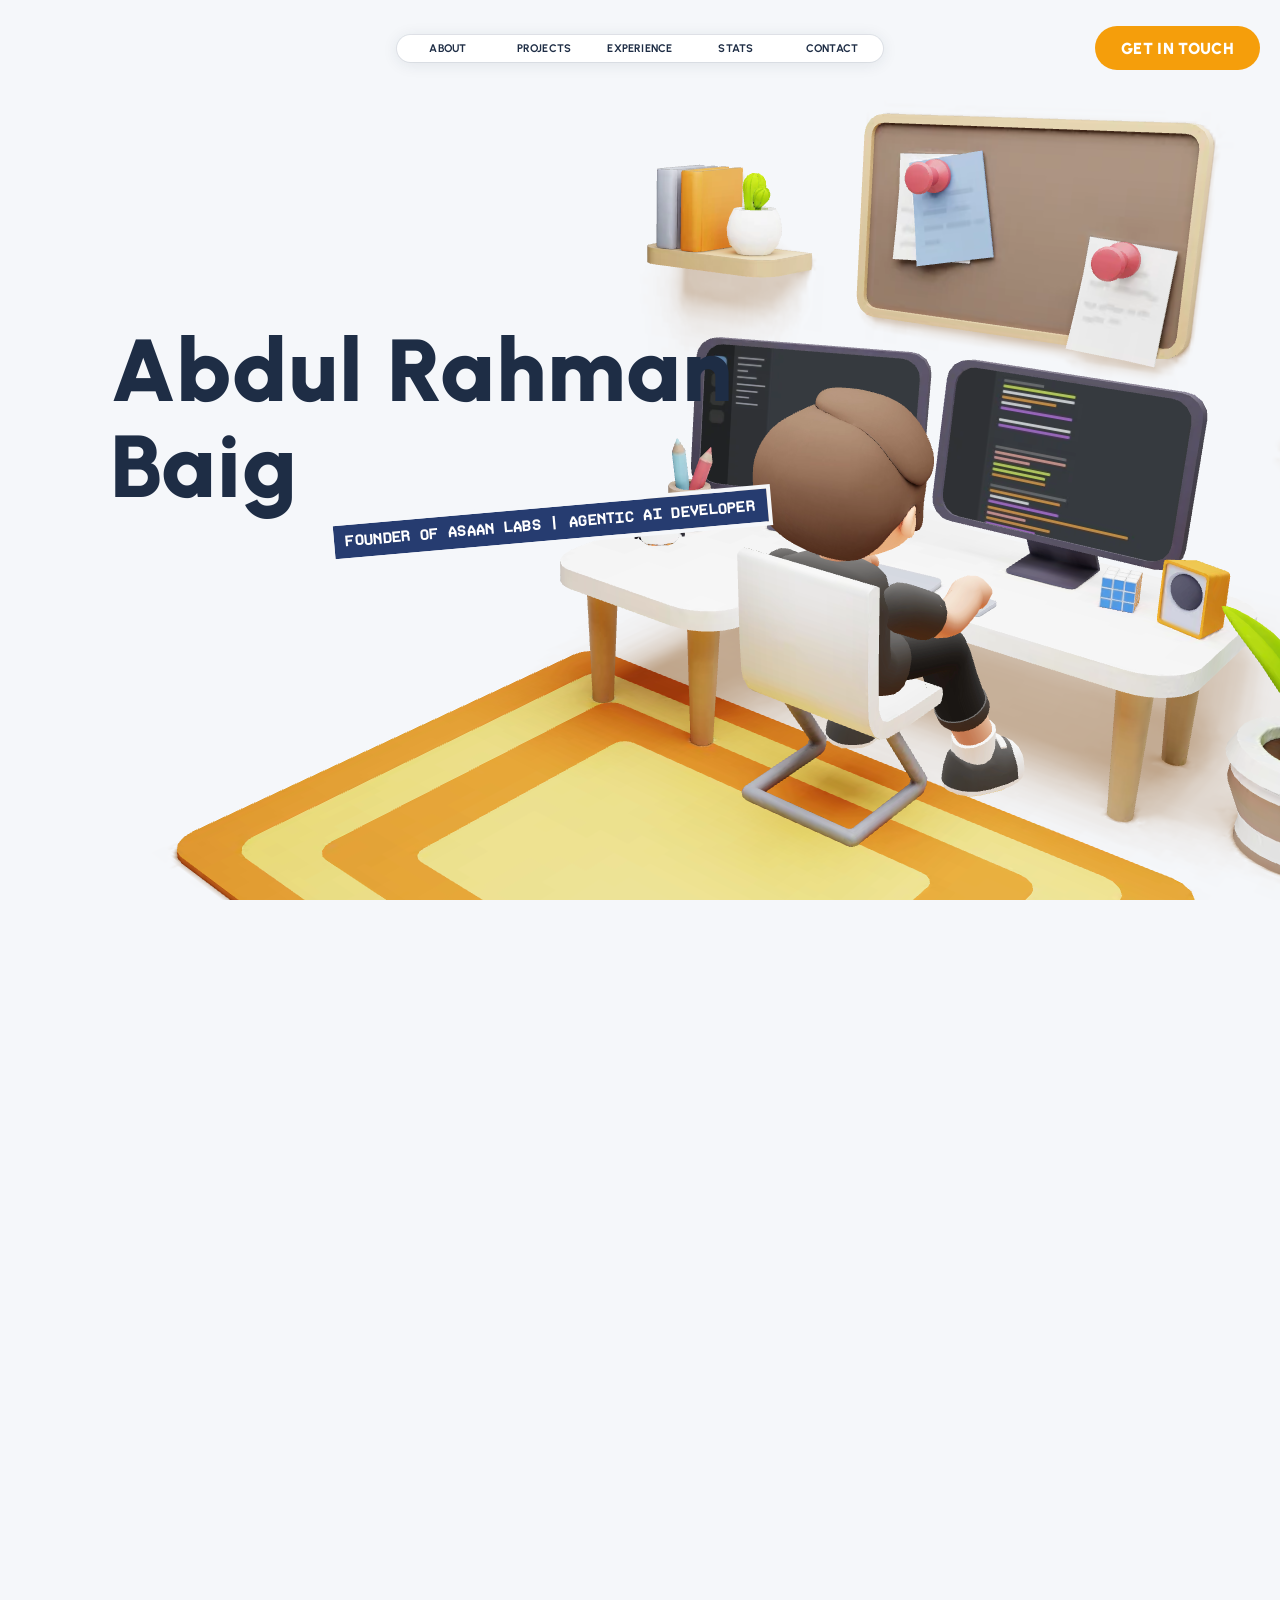
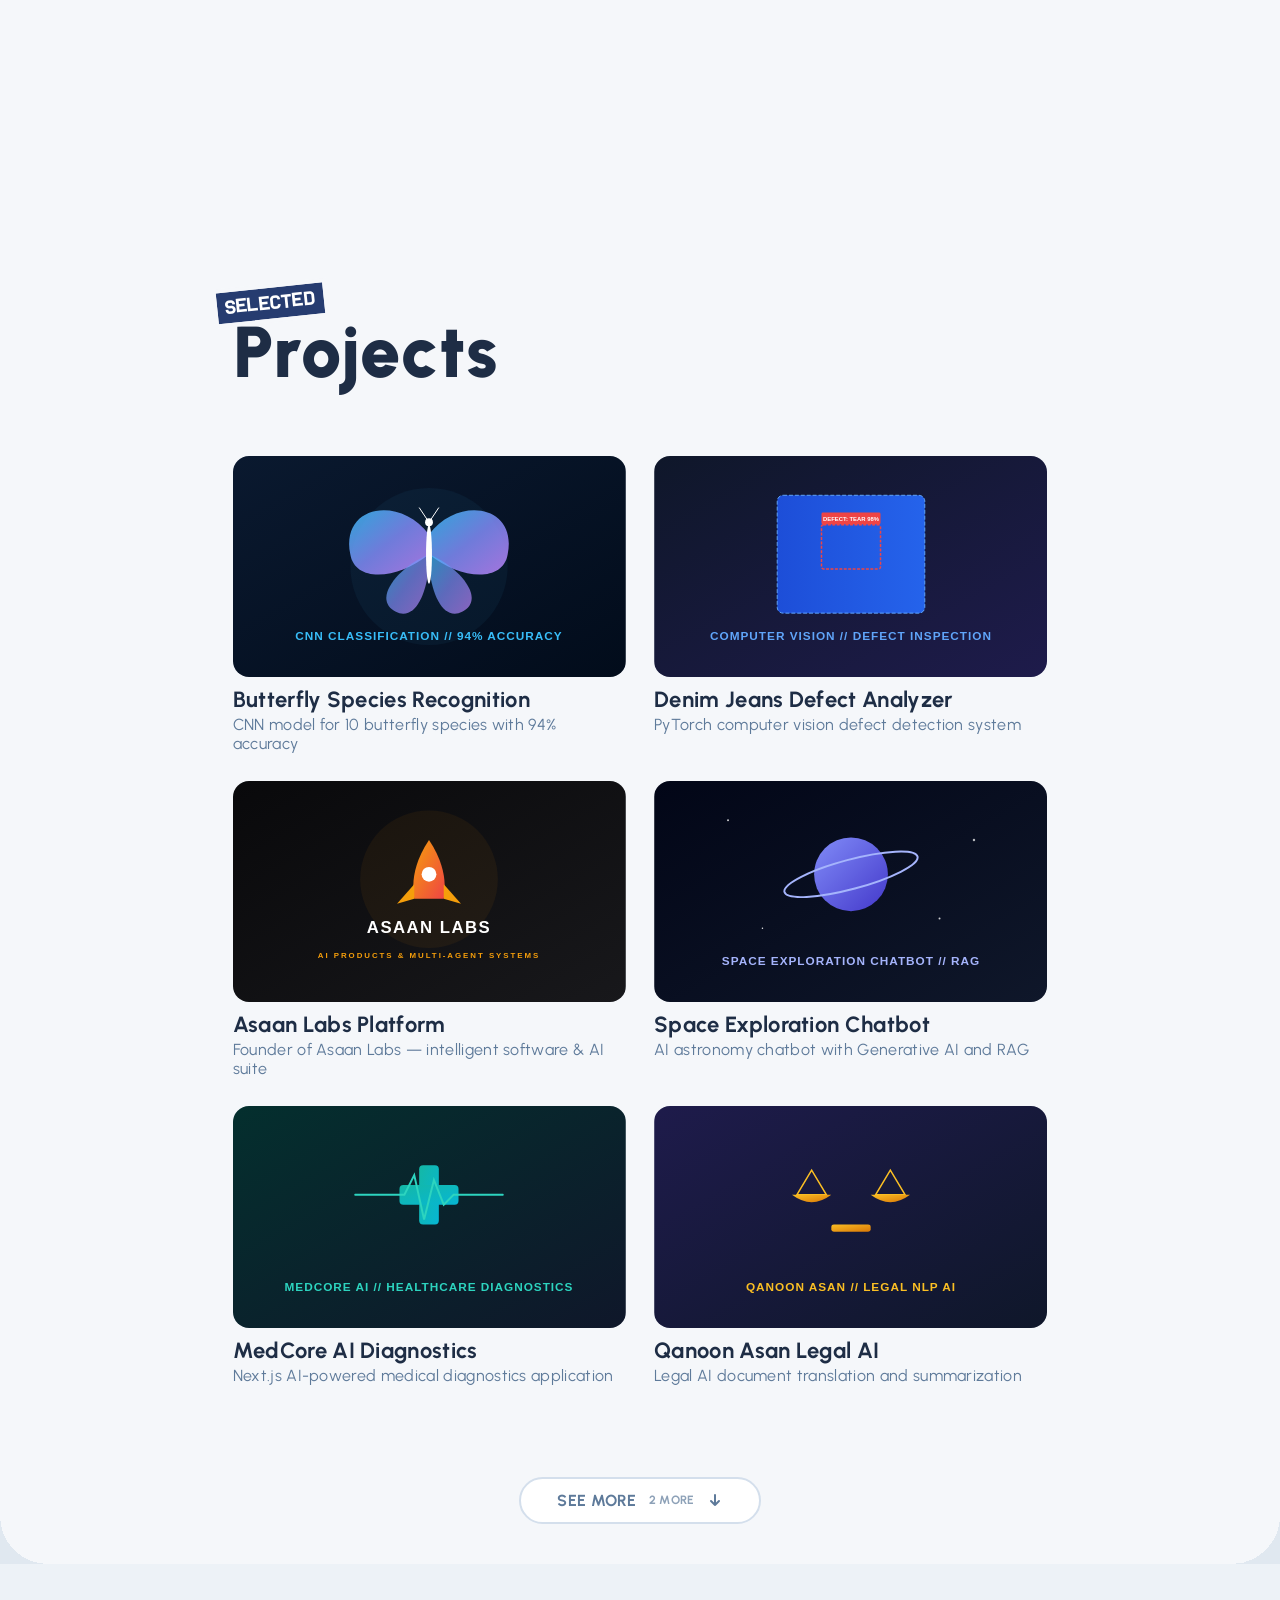
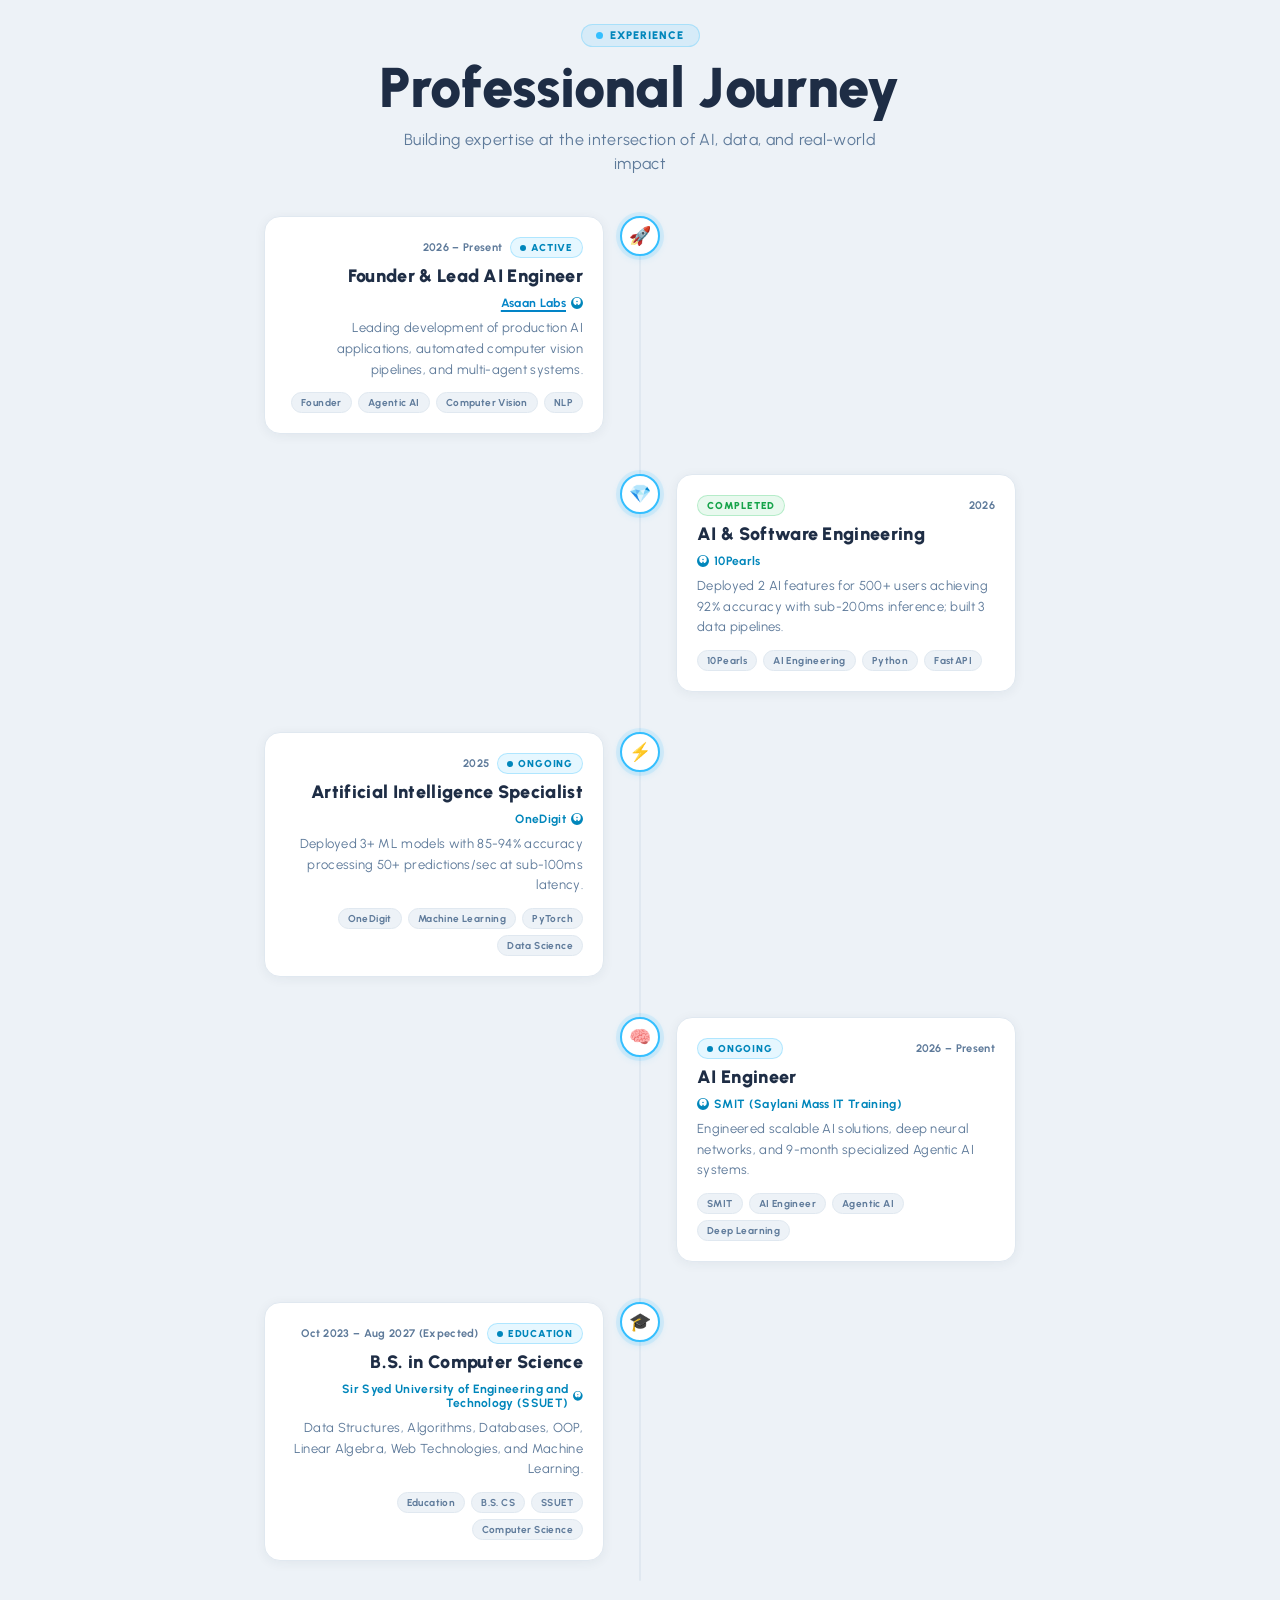
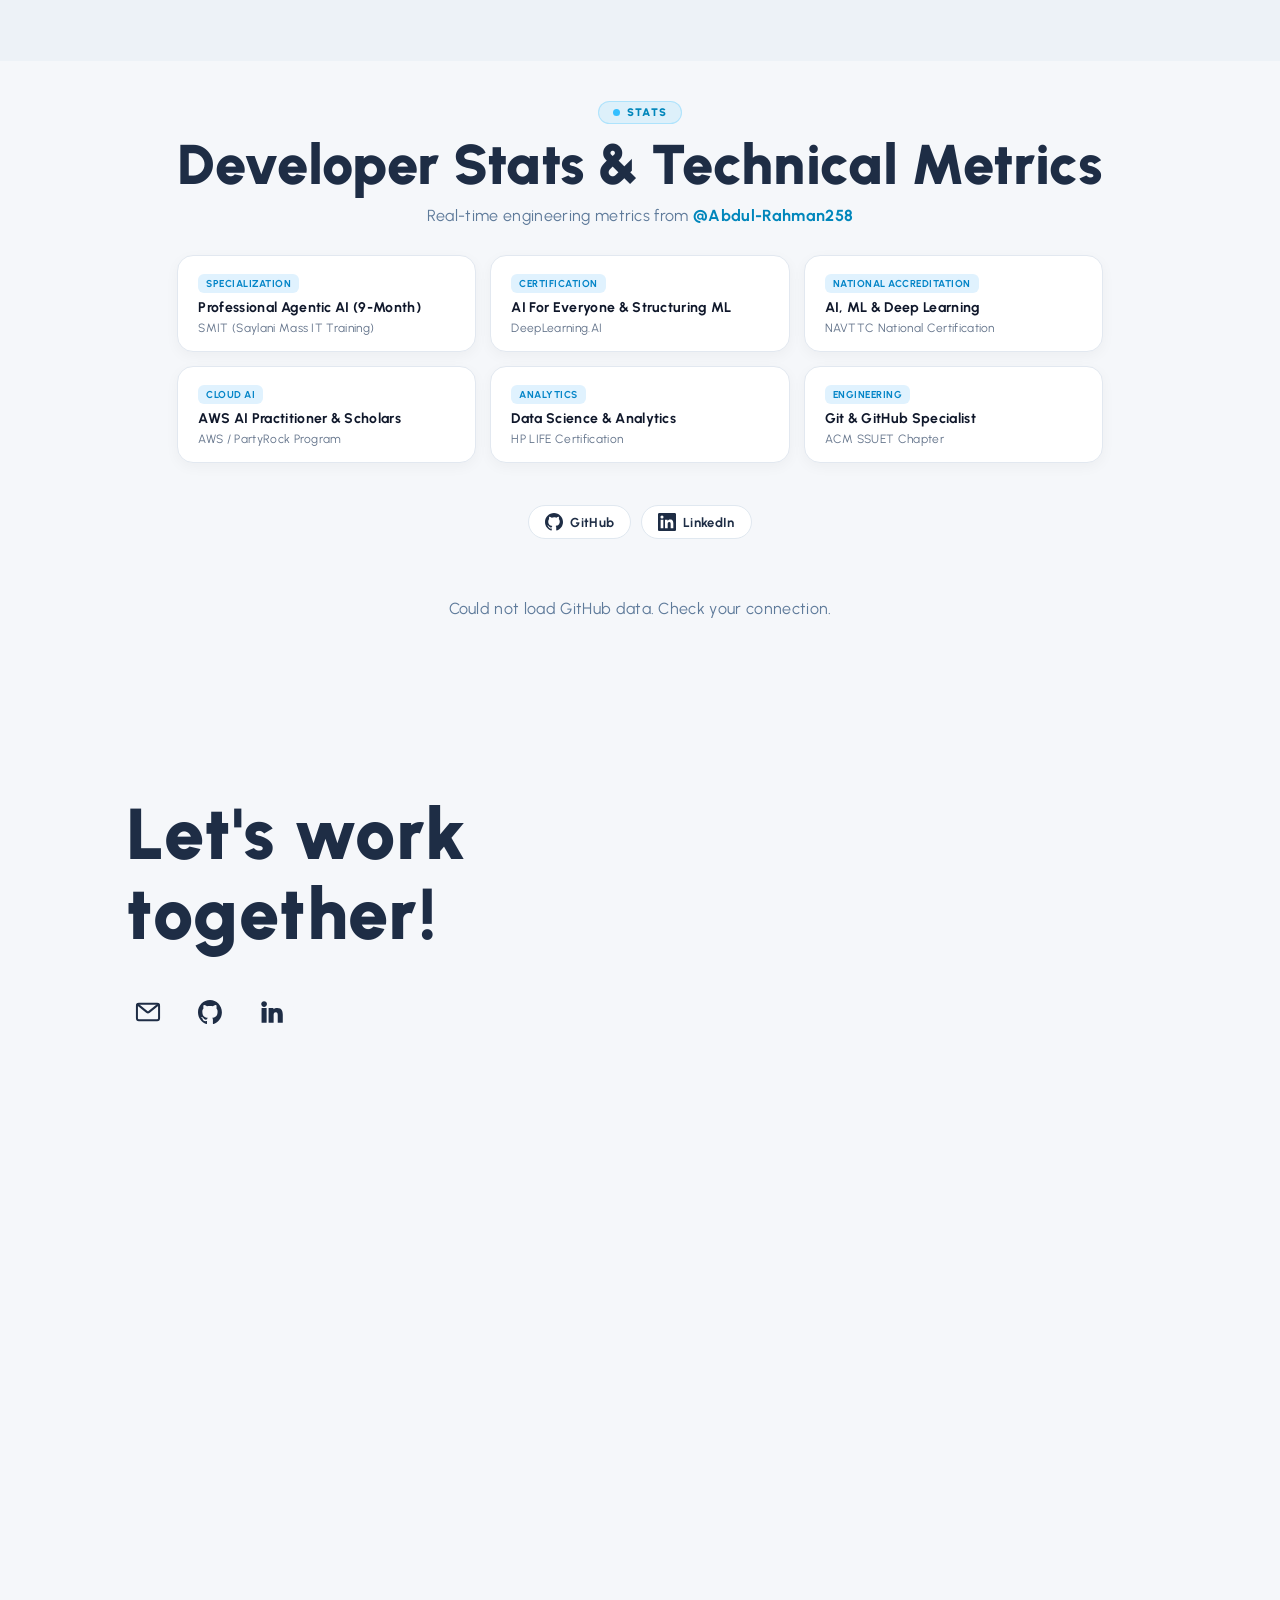
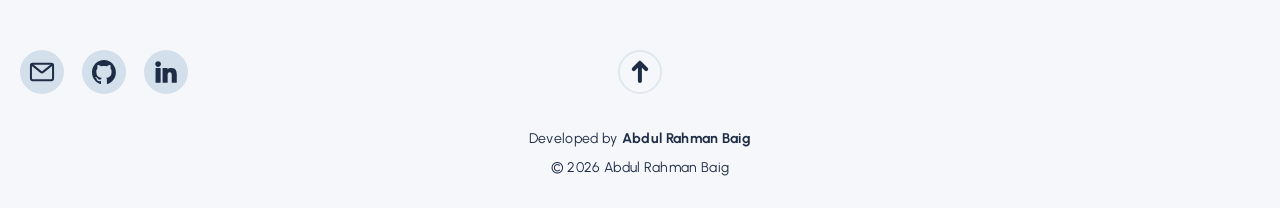
==== commit 65938308: "Updates" ====
--- a/index.html
+++ b/index.html
@@ -1 +1 @@
-<!DOCTYPE html><html lang="en"><head><meta charSet="utf-8"/><meta name="viewport" content="width=device-width, initial-scale=1"/><link rel="preload" href="/fonts/urbanist-400.woff2" as="font" crossorigin="anonymous" type="font/woff2"/><link rel="preload" href="/fonts/urbanist-700.woff2" as="font" crossorigin="anonymous" type="font/woff2"/><link rel="preload" href="/fonts/urbanist-900.woff2" as="font" crossorigin="anonymous" type="font/woff2"/><link rel="preload" href="/fonts/pro-font-windows-400.woff2" as="font" crossorigin="anonymous" type="font/woff2"/><link rel="preload" href="/fonts/pro-font-windows-700.woff2" as="font" crossorigin="anonymous" type="font/woff2"/><link rel="stylesheet" href="/_next/static/chunks/23jkplrzyi981.css" data-precedence="next"/><link rel="preload" as="script" fetchPriority="low" href="/_next/static/chunks/1jq4o6yq14o4c.js"/><script src="/_next/static/chunks/3ntqy24tcldj6.js" async=""></script><script src="/_next/static/chunks/3hdj40qmts5sf.js" async=""></script><script src="/_next/static/chunks/turbopack-0135yb693mdzp.js" async=""></script><script src="/_next/static/chunks/158myu8e_yme3.js" async=""></script><script src="/_next/static/chunks/237qxi7mzq37n.js" async=""></script><link rel="preload" href="/assets/P5lYWOQS.css" as="style" crossorigin="anonymous"/><link rel="preload" href="/fonts/urbanist-400.woff2" as="font" type="font/woff2" crossorigin="anonymous"/><link rel="preload" href="/fonts/urbanist-700.woff2" as="font" type="font/woff2" crossorigin="anonymous"/><link rel="preload" href="/fonts/urbanist-900.woff2" as="font" type="font/woff2" crossorigin="anonymous"/><link rel="preload" href="/fonts/pro-font-windows-400.woff2" as="font" type="font/woff2" crossorigin="anonymous"/><link rel="preload" href="/fonts/pro-font-windows-700.woff2" as="font" type="font/woff2" crossorigin="anonymous"/><title>Abdul Rahman Baig | Founder of Asaan Labs &amp; Agentic AI Developer</title><meta name="description" content="Official portfolio of Abdul Rahman Baig — Founder of Asaan Labs and Full Stack AI Developer specializing in Agentic AI, Deep Learning, Computer Vision defect inspection, and scalable software systems."/><meta name="application-name" content="Abdul Rahman Baig Portfolio"/><link rel="author" href="https://www.devarbaig.me"/><meta name="author" content="Abdul Rahman Baig"/><meta name="keywords" content="Abdul Rahman Baig,devarbaig,Asaan Labs,Founder of Asaan Labs,Agentic AI Developer,AI Developer,Computer Vision Engineer,Deep Learning Specialist,PyTorch,TensorFlow,FastAPI,Next.js,Full Stack AI Developer,Karachi AI Developer,Pakistan AI Developer"/><meta name="creator" content="Abdul Rahman Baig"/><meta name="publisher" content="Asaan Labs"/><meta name="robots" content="index, follow"/><meta name="googlebot" content="index, follow, max-video-preview:-1, max-image-preview:large, max-snippet:-1"/><link rel="canonical" href="https://www.devarbaig.me"/><meta property="og:title" content="Abdul Rahman Baig | Founder of Asaan Labs &amp; Agentic AI Developer"/><meta property="og:description" content="Founder of Asaan Labs &amp; Full Stack AI Developer building intelligent applications at the intersection of deep learning, computer vision, and autonomous agentic systems."/><meta property="og:url" content="https://www.devarbaig.me"/><meta property="og:site_name" content="Abdul Rahman Baig Portfolio"/><meta property="og:locale" content="en_US"/><meta property="og:image" content="https://www.devarbaig.me/og-image.png"/><meta property="og:image:width" content="1200"/><meta property="og:image:height" content="630"/><meta property="og:image:alt" content="Abdul Rahman Baig - Founder of Asaan Labs | Agentic AI Developer"/><meta property="og:type" content="website"/><meta name="twitter:card" content="summary_large_image"/><meta name="twitter:creator" content="@devarbaig"/><meta name="twitter:title" content="Abdul Rahman Baig | Founder of Asaan Labs &amp; Agentic AI Developer"/><meta name="twitter:description" content="Founder of Asaan Labs &amp; Full Stack AI Developer building intelligent applications at the intersection of deep learning, computer vision, and autonomous agentic systems."/><meta name="twitter:image" content="https://www.devarbaig.me/og-image.png"/><link rel="shortcut icon" href="/meta/favicon.ico"/><link rel="icon" href="/meta/favicon.svg"/><link rel="apple-touch-icon" href="/meta/favicon-96x96.png"/><link rel="stylesheet" crossorigin="anonymous" href="/assets/P5lYWOQS.css"/><script type="application/ld+json">{"@context":"https://schema.org","@graph":[{"@type":"Person","@id":"https://www.devarbaig.me/#person","name":"Abdul Rahman Baig","jobTitle":"Founder of Asaan Labs & Agentic AI Developer","worksFor":{"@type":"Organization","name":"Asaan Labs","url":"https://github.com/Abdul-Rahman258/asaanlabs-website"},"alumniOf":{"@type":"EducationalOrganization","name":"Sir Syed University of Engineering and Technology (SSUET)"},"url":"https://www.devarbaig.me","image":"https://www.devarbaig.me/og-image.png","sameAs":["https://github.com/Abdul-Rahman258","https://www.linkedin.com/in/devarbaig"],"knowsAbout":["Agentic AI","Artificial Intelligence","Computer Vision","Deep Learning","PyTorch","TensorFlow","Next.js","FastAPI","Python"]},{"@type":"WebSite","@id":"https://www.devarbaig.me/#website","url":"https://www.devarbaig.me","name":"Abdul Rahman Baig Portfolio","publisher":{"@id":"https://www.devarbaig.me/#person"},"inLanguage":"en-US"}]}</script><script src="/_next/static/chunks/0cz1d0mv5g_q7.js" noModule=""></script></head><body class="is-loading"><div hidden=""><!--$--><!--/$--></div><div id="app"></div><div class="preloader" style="position:fixed;inset:0;z-index:9999;background:#f5f7fa;display:flex;flex-direction:column;align-items:center;justify-content:center;gap:20px"><div class="preloader-content" style="position:relative;width:80px;height:80px;display:flex;align-items:center;justify-content:center"><svg class="preloader-ring" viewBox="0 0 80 80" xmlns="http://www.w3.org/2000/svg" style="position:absolute;inset:0;width:80px;height:80px"><circle class="preloader-ring-track" cx="40" cy="40" r="32" fill="none" stroke="#d4dfec" stroke-width="3"></circle><circle class="preloader-ring-arc" cx="40" cy="40" r="32" fill="none" stroke="rgb(52,191,255)" stroke-width="3" stroke-linecap="round" stroke-dasharray="60 141"></circle></svg><span class="preloader-initials" style="position:relative;font-family:Arial,sans-serif;font-weight:900;font-size:22px;color:#1e2d45;letter-spacing:-1px;z-index:1">ARB</span></div><span class="preloader-label" style="font-family:Arial,sans-serif;font-size:14px;font-weight:700;color:#5e7a9a;letter-spacing:0.12em;text-transform:uppercase">Abdul Rahman Baig</span></div><!--$--><!--/$--><script src="/_next/static/chunks/1jq4o6yq14o4c.js" id="_R_" async=""></script><script>(self.__next_f=self.__next_f||[]).push([0])</script><script>self.__next_f.push([1,"1:\"$Sreact.fragment\"\n2:I[39756,[\"/_next/static/chunks/158myu8e_yme3.js\"],\"default\"]\n3:I[37457,[\"/_next/static/chunks/158myu8e_yme3.js\"],\"default\"]\n4:I[47257,[\"/_next/static/chunks/158myu8e_yme3.js\"],\"ClientPageRoot\"]\n5:I[52683,[\"/_next/static/chunks/158myu8e_yme3.js\",\"/_next/static/chunks/237qxi7mzq37n.js\"],\"default\"]\n8:I[97367,[\"/_next/static/chunks/158myu8e_yme3.js\"],\"OutletBoundary\"]\n9:\"$Sreact.suspense\"\nb:I[97367,[\"/_next/static/chunks/158myu8e_yme3.js\"],\"ViewportBoundary\"]\nd:I[97367,[\"/_next/static/chunks/158myu8e_yme3.js\"],\"MetadataBoundary\"]\nf:I[68027,[\"/_next/static/chunks/158myu8e_yme3.js\"],\"default\",1]\n:HL[\"/_next/static/chunks/23jkplrzyi981.css\",\"style\"]\n:HL[\"/fonts/urbanist-400.woff2\",\"font\",{\"crossOrigin\":\"anonymous\",\"type\":\"font/woff2\"}]\n:HL[\"/fonts/urbanist-700.woff2\",\"font\",{\"crossOrigin\":\"anonymous\",\"type\":\"font/woff2\"}]\n:HL[\"/fonts/urbanist-900.woff2\",\"font\",{\"crossOrigin\":\"anonymous\",\"type\":\"font/woff2\"}]\n:HL[\"/fonts/pro-font-windows-400.woff2\",\"font\",{\"crossOrigin\":\"anonymous\",\"type\":\"font/woff2\"}]\n:HL[\"/fonts/pro-font-windows-700.woff2\",\"font\",{\"crossOrigin\":\"anonymous\",\"type\":\"font/woff2\"}]\n:HL[\"/assets/P5lYWOQS.css\",\"style\",{\"crossOrigin\":\"anonymous\"}]\n"])</script><script>self.__next_f.push([1,"0:{\"P\":null,\"c\":[\"\",\"\"],\"q\":\"\",\"i\":false,\"f\":[[[\"\",{\"children\":[\"__PAGE__\",{}]},\"$undefined\",\"$undefined\",16],[[\"$\",\"$1\",\"c\",{\"children\":[[[\"$\",\"link\",\"0\",{\"rel\":\"stylesheet\",\"href\":\"/_next/static/chunks/23jkplrzyi981.css\",\"precedence\":\"next\",\"crossOrigin\":\"$undefined\",\"nonce\":\"$undefined\"}],[\"$\",\"script\",\"script-0\",{\"src\":\"/_next/static/chunks/158myu8e_yme3.js\",\"async\":true,\"nonce\":\"$undefined\"}]],[\"$\",\"html\",null,{\"lang\":\"en\",\"children\":[[\"$\",\"head\",null,{\"children\":[[\"$\",\"link\",null,{\"rel\":\"preload\",\"href\":\"/fonts/urbanist-400.woff2\",\"as\":\"font\",\"type\":\"font/woff2\",\"crossOrigin\":\"anonymous\"}],[\"$\",\"link\",null,{\"rel\":\"preload\",\"href\":\"/fonts/urbanist-700.woff2\",\"as\":\"font\",\"type\":\"font/woff2\",\"crossOrigin\":\"anonymous\"}],[\"$\",\"link\",null,{\"rel\":\"preload\",\"href\":\"/fonts/urbanist-900.woff2\",\"as\":\"font\",\"type\":\"font/woff2\",\"crossOrigin\":\"anonymous\"}],[\"$\",\"link\",null,{\"rel\":\"preload\",\"href\":\"/fonts/pro-font-windows-400.woff2\",\"as\":\"font\",\"type\":\"font/woff2\",\"crossOrigin\":\"anonymous\"}],[\"$\",\"link\",null,{\"rel\":\"preload\",\"href\":\"/fonts/pro-font-windows-700.woff2\",\"as\":\"font\",\"type\":\"font/woff2\",\"crossOrigin\":\"anonymous\"}],[\"$\",\"link\",null,{\"rel\":\"stylesheet\",\"crossOrigin\":\"anonymous\",\"href\":\"/assets/P5lYWOQS.css\"}],[\"$\",\"script\",null,{\"type\":\"application/ld+json\",\"dangerouslySetInnerHTML\":{\"__html\":\"{\\\"@context\\\":\\\"https://schema.org\\\",\\\"@graph\\\":[{\\\"@type\\\":\\\"Person\\\",\\\"@id\\\":\\\"https://www.devarbaig.me/#person\\\",\\\"name\\\":\\\"Abdul Rahman Baig\\\",\\\"jobTitle\\\":\\\"Founder of Asaan Labs \u0026 Agentic AI Developer\\\",\\\"worksFor\\\":{\\\"@type\\\":\\\"Organization\\\",\\\"name\\\":\\\"Asaan Labs\\\",\\\"url\\\":\\\"https://github.com/Abdul-Rahman258/asaanlabs-website\\\"},\\\"alumniOf\\\":{\\\"@type\\\":\\\"EducationalOrganization\\\",\\\"name\\\":\\\"Sir Syed University of Engineering and Technology (SSUET)\\\"},\\\"url\\\":\\\"https://www.devarbaig.me\\\",\\\"image\\\":\\\"https://www.devarbaig.me/og-image.png\\\",\\\"sameAs\\\":[\\\"https://github.com/Abdul-Rahman258\\\",\\\"https://www.linkedin.com/in/devarbaig\\\"],\\\"knowsAbout\\\":[\\\"Agentic AI\\\",\\\"Artificial Intelligence\\\",\\\"Computer Vision\\\",\\\"Deep Learning\\\",\\\"PyTorch\\\",\\\"TensorFlow\\\",\\\"Next.js\\\",\\\"FastAPI\\\",\\\"Python\\\"]},{\\\"@type\\\":\\\"WebSite\\\",\\\"@id\\\":\\\"https://www.devarbaig.me/#website\\\",\\\"url\\\":\\\"https://www.devarbaig.me\\\",\\\"name\\\":\\\"Abdul Rahman Baig Portfolio\\\",\\\"publisher\\\":{\\\"@id\\\":\\\"https://www.devarbaig.me/#person\\\"},\\\"inLanguage\\\":\\\"en-US\\\"}]}\"}}]]}],[\"$\",\"body\",null,{\"className\":\"is-loading\",\"children\":[\"$\",\"$L2\",null,{\"parallelRouterKey\":\"children\",\"error\":\"$undefined\",\"errorStyles\":\"$undefined\",\"errorScripts\":\"$undefined\",\"template\":[\"$\",\"$L3\",null,{}],\"templateStyles\":\"$undefined\",\"templateScripts\":\"$undefined\",\"notFound\":[[[\"$\",\"title\",null,{\"children\":\"404: This page could not be found.\"}],[\"$\",\"div\",null,{\"style\":{\"fontFamily\":\"system-ui,\\\"Segoe UI\\\",Roboto,Helvetica,Arial,sans-serif,\\\"Apple Color Emoji\\\",\\\"Segoe UI Emoji\\\"\",\"height\":\"100vh\",\"textAlign\":\"center\",\"display\":\"flex\",\"flexDirection\":\"column\",\"alignItems\":\"center\",\"justifyContent\":\"center\"},\"children\":[\"$\",\"div\",null,{\"children\":[[\"$\",\"style\",null,{\"dangerouslySetInnerHTML\":{\"__html\":\"body{color:#000;background:#fff;margin:0}.next-error-h1{border-right:1px solid rgba(0,0,0,.3)}@media (prefers-color-scheme:dark){body{color:#fff;background:#000}.next-error-h1{border-right:1px solid rgba(255,255,255,.3)}}\"}}],[\"$\",\"h1\",null,{\"className\":\"next-error-h1\",\"style\":{\"display\":\"inline-block\",\"margin\":\"0 20px 0 0\",\"padding\":\"0 23px 0 0\",\"fontSize\":24,\"fontWeight\":500,\"verticalAlign\":\"top\",\"lineHeight\":\"49px\"},\"children\":404}],[\"$\",\"div\",null,{\"style\":{\"display\":\"inline-block\"},\"children\":[\"$\",\"h2\",null,{\"style\":{\"fontSize\":14,\"fontWeight\":400,\"lineHeight\":\"49px\",\"margin\":0},\"children\":\"This page could not be found.\"}]}]]}]}]],[]],\"forbidden\":\"$undefined\",\"unauthorized\":\"$undefined\"}]}]]}]]}],{\"children\":[[\"$\",\"$1\",\"c\",{\"children\":[[\"$\",\"$L4\",null,{\"Component\":\"$5\",\"serverProvidedParams\":{\"searchParams\":{},\"params\":{},\"promises\":[\"$@6\",\"$@7\"]}}],[[\"$\",\"script\",\"script-0\",{\"src\":\"/_next/static/chunks/237qxi7mzq37n.js\",\"async\":true,\"nonce\":\"$undefined\"}]],[\"$\",\"$L8\",null,{\"children\":[\"$\",\"$9\",null,{\"name\":\"Next.MetadataOutlet\",\"children\":\"$@a\"}]}]]}],{},null,false,null]},null,false,null],[\"$\",\"$1\",\"h\",{\"children\":[null,[\"$\",\"$Lb\",null,{\"children\":\"$Lc\"}],[\"$\",\"div\",null,{\"hidden\":true,\"children\":[\"$\",\"$Ld\",null,{\"children\":[\"$\",\"$9\",null,{\"name\":\"Next.Metadata\",\"children\":\"$Le\"}]}]}],null]}],false]],\"m\":\"$undefined\",\"G\":[\"$f\",[[\"$\",\"link\",\"0\",{\"rel\":\"stylesheet\",\"href\":\"/_next/static/chunks/23jkplrzyi981.css\",\"precedence\":\"next\",\"crossOrigin\":\"$undefined\",\"nonce\":\"$undefined\"}]]],\"S\":true,\"h\":null,\"s\":\"$undefined\",\"l\":\"$undefined\",\"p\":\"$undefined\",\"d\":\"$undefined\",\"b\":\"dSEPDMpz73fE2P-pcyOrQ\"}\n"])</script><script>self.__next_f.push([1,"6:{}\n7:\"$0:f:0:1:1:children:0:props:children:0:props:serverProvidedParams:params\"\n"])</script><script>self.__next_f.push([1,"c:[[\"$\",\"meta\",\"0\",{\"charSet\":\"utf-8\"}],[\"$\",\"meta\",\"1\",{\"name\":\"viewport\",\"content\":\"width=device-width, initial-scale=1\"}]]\n"])</script><script>self.__next_f.push([1,"10:I[27201,[\"/_next/static/chunks/158myu8e_yme3.js\"],\"IconMark\"]\na:null\n"])</script><script>self.__next_f.push([1,"e:[[\"$\",\"title\",\"0\",{\"children\":\"Abdul Rahman Baig | Founder of Asaan Labs \u0026 Agentic AI Developer\"}],[\"$\",\"meta\",\"1\",{\"name\":\"description\",\"content\":\"Official portfolio of Abdul Rahman Baig — Founder of Asaan Labs and Full Stack AI Developer specializing in Agentic AI, Deep Learning, Computer Vision defect inspection, and scalable software systems.\"}],[\"$\",\"meta\",\"2\",{\"name\":\"application-name\",\"content\":\"Abdul Rahman Baig Portfolio\"}],[\"$\",\"link\",\"3\",{\"rel\":\"author\",\"href\":\"https://www.devarbaig.me\"}],[\"$\",\"meta\",\"4\",{\"name\":\"author\",\"content\":\"Abdul Rahman Baig\"}],[\"$\",\"meta\",\"5\",{\"name\":\"keywords\",\"content\":\"Abdul Rahman Baig,devarbaig,Asaan Labs,Founder of Asaan Labs,Agentic AI Developer,AI Developer,Computer Vision Engineer,Deep Learning Specialist,PyTorch,TensorFlow,FastAPI,Next.js,Full Stack AI Developer,Karachi AI Developer,Pakistan AI Developer\"}],[\"$\",\"meta\",\"6\",{\"name\":\"creator\",\"content\":\"Abdul Rahman Baig\"}],[\"$\",\"meta\",\"7\",{\"name\":\"publisher\",\"content\":\"Asaan Labs\"}],[\"$\",\"meta\",\"8\",{\"name\":\"robots\",\"content\":\"index, follow\"}],[\"$\",\"meta\",\"9\",{\"name\":\"googlebot\",\"content\":\"index, follow, max-video-preview:-1, max-image-preview:large, max-snippet:-1\"}],[\"$\",\"link\",\"10\",{\"rel\":\"canonical\",\"href\":\"https://www.devarbaig.me\"}],[\"$\",\"meta\",\"11\",{\"property\":\"og:title\",\"content\":\"Abdul Rahman Baig | Founder of Asaan Labs \u0026 Agentic AI Developer\"}],[\"$\",\"meta\",\"12\",{\"property\":\"og:description\",\"content\":\"Founder of Asaan Labs \u0026 Full Stack AI Developer building intelligent applications at the intersection of deep learning, computer vision, and autonomous agentic systems.\"}],[\"$\",\"meta\",\"13\",{\"property\":\"og:url\",\"content\":\"https://www.devarbaig.me\"}],[\"$\",\"meta\",\"14\",{\"property\":\"og:site_name\",\"content\":\"Abdul Rahman Baig Portfolio\"}],[\"$\",\"meta\",\"15\",{\"property\":\"og:locale\",\"content\":\"en_US\"}],[\"$\",\"meta\",\"16\",{\"property\":\"og:image\",\"content\":\"https://www.devarbaig.me/og-image.png\"}],[\"$\",\"meta\",\"17\",{\"property\":\"og:image:width\",\"content\":\"1200\"}],[\"$\",\"meta\",\"18\",{\"property\":\"og:image:height\",\"content\":\"630\"}],[\"$\",\"meta\",\"19\",{\"property\":\"og:image:alt\",\"content\":\"Abdul Rahman Baig - Founder of Asaan Labs | Agentic AI Developer\"}],[\"$\",\"meta\",\"20\",{\"property\":\"og:type\",\"content\":\"website\"}],[\"$\",\"meta\",\"21\",{\"name\":\"twitter:card\",\"content\":\"summary_large_image\"}],[\"$\",\"meta\",\"22\",{\"name\":\"twitter:creator\",\"content\":\"@devarbaig\"}],[\"$\",\"meta\",\"23\",{\"name\":\"twitter:title\",\"content\":\"Abdul Rahman Baig | Founder of Asaan Labs \u0026 Agentic AI Developer\"}],[\"$\",\"meta\",\"24\",{\"name\":\"twitter:description\",\"content\":\"Founder of Asaan Labs \u0026 Full Stack AI Developer building intelligent applications at the intersection of deep learning, computer vision, and autonomous agentic systems.\"}],[\"$\",\"meta\",\"25\",{\"name\":\"twitter:image\",\"content\":\"https://www.devarbaig.me/og-image.png\"}],[\"$\",\"link\",\"26\",{\"rel\":\"shortcut icon\",\"href\":\"/meta/favicon.ico\"}],[\"$\",\"link\",\"27\",{\"rel\":\"icon\",\"href\":\"/meta/favicon.svg\"}],[\"$\",\"link\",\"28\",{\"rel\":\"apple-touch-icon\",\"href\":\"/meta/favicon-96x96.png\"}],[\"$\",\"$L10\",\"29\",{}]]\n"])</script></body></html>+<!DOCTYPE html><html lang="en"><head><meta charSet="utf-8"/><meta name="viewport" content="width=device-width, initial-scale=1"/><link rel="preload" href="/fonts/urbanist-400.woff2" as="font" crossorigin="anonymous" type="font/woff2"/><link rel="preload" href="/fonts/urbanist-700.woff2" as="font" crossorigin="anonymous" type="font/woff2"/><link rel="preload" href="/fonts/urbanist-900.woff2" as="font" crossorigin="anonymous" type="font/woff2"/><link rel="preload" href="/fonts/pro-font-windows-400.woff2" as="font" crossorigin="anonymous" type="font/woff2"/><link rel="preload" href="/fonts/pro-font-windows-700.woff2" as="font" crossorigin="anonymous" type="font/woff2"/><link rel="stylesheet" href="/_next/static/chunks/23jkplrzyi981.css" data-precedence="next"/><link rel="preload" as="script" fetchPriority="low" href="/_next/static/chunks/1jq4o6yq14o4c.js"/><script src="/_next/static/chunks/3ntqy24tcldj6.js" async=""></script><script src="/_next/static/chunks/3hdj40qmts5sf.js" async=""></script><script src="/_next/static/chunks/turbopack-0135yb693mdzp.js" async=""></script><script src="/_next/static/chunks/158myu8e_yme3.js" async=""></script><script src="/_next/static/chunks/237qxi7mzq37n.js" async=""></script><link rel="preload" href="/assets/P5lYWOQS.css" as="style" crossorigin="anonymous"/><link rel="preload" href="/fonts/urbanist-400.woff2" as="font" type="font/woff2" crossorigin="anonymous"/><link rel="preload" href="/fonts/urbanist-700.woff2" as="font" type="font/woff2" crossorigin="anonymous"/><link rel="preload" href="/fonts/urbanist-900.woff2" as="font" type="font/woff2" crossorigin="anonymous"/><link rel="preload" href="/fonts/pro-font-windows-400.woff2" as="font" type="font/woff2" crossorigin="anonymous"/><link rel="preload" href="/fonts/pro-font-windows-700.woff2" as="font" type="font/woff2" crossorigin="anonymous"/><title>Abdul Rahman Baig | Founder of Asaan Labs &amp; Agentic AI Developer</title><meta name="description" content="Official portfolio of Abdul Rahman Baig — Founder of Asaan Labs and Full Stack AI Developer specializing in Agentic AI, Deep Learning, Computer Vision defect inspection, and scalable software systems."/><meta name="application-name" content="Abdul Rahman Baig Portfolio"/><link rel="author" href="https://www.devarbaig.me"/><meta name="author" content="Abdul Rahman Baig"/><meta name="keywords" content="Abdul Rahman Baig,devarbaig,Asaan Labs,Founder of Asaan Labs,Agentic AI Developer,AI Developer,Computer Vision Engineer,Deep Learning Specialist,PyTorch,TensorFlow,FastAPI,Next.js,Full Stack AI Developer,Karachi AI Developer,Pakistan AI Developer"/><meta name="creator" content="Abdul Rahman Baig"/><meta name="publisher" content="Asaan Labs"/><meta name="robots" content="index, follow"/><meta name="googlebot" content="index, follow, max-video-preview:-1, max-image-preview:large, max-snippet:-1"/><link rel="canonical" href="https://www.devarbaig.me"/><meta property="og:title" content="Abdul Rahman Baig | Founder of Asaan Labs &amp; Agentic AI Developer"/><meta property="og:description" content="Founder of Asaan Labs &amp; Full Stack AI Developer building intelligent applications at the intersection of deep learning, computer vision, and autonomous agentic systems."/><meta property="og:url" content="https://www.devarbaig.me"/><meta property="og:site_name" content="Abdul Rahman Baig Portfolio"/><meta property="og:locale" content="en_US"/><meta property="og:image" content="https://www.devarbaig.me/og-image.png"/><meta property="og:image:width" content="1200"/><meta property="og:image:height" content="630"/><meta property="og:image:alt" content="Abdul Rahman Baig - Founder of Asaan Labs | Agentic AI Developer"/><meta property="og:type" content="website"/><meta name="twitter:card" content="summary_large_image"/><meta name="twitter:creator" content="@devarbaig"/><meta name="twitter:title" content="Abdul Rahman Baig | Founder of Asaan Labs &amp; Agentic AI Developer"/><meta name="twitter:description" content="Founder of Asaan Labs &amp; Full Stack AI Developer building intelligent applications at the intersection of deep learning, computer vision, and autonomous agentic systems."/><meta name="twitter:image" content="https://www.devarbaig.me/og-image.png"/><link rel="shortcut icon" href="/meta/favicon.ico"/><link rel="icon" href="/meta/favicon.svg"/><link rel="apple-touch-icon" href="/meta/favicon-96x96.png"/><link rel="stylesheet" crossorigin="anonymous" href="/assets/P5lYWOQS.css"/><script type="application/ld+json">{"@context":"https://schema.org","@graph":[{"@type":"Person","@id":"https://www.devarbaig.me/#person","name":"Abdul Rahman Baig","jobTitle":"Founder of Asaan Labs & Agentic AI Developer","worksFor":{"@type":"Organization","name":"Asaan Labs","url":"https://github.com/Abdul-Rahman258/asaanlabs-website"},"alumniOf":{"@type":"EducationalOrganization","name":"Sir Syed University of Engineering and Technology (SSUET)"},"url":"https://www.devarbaig.me","image":"https://www.devarbaig.me/og-image.png","sameAs":["https://github.com/Abdul-Rahman258","https://www.linkedin.com/in/devarbaig"],"knowsAbout":["Agentic AI","Artificial Intelligence","Computer Vision","Deep Learning","PyTorch","TensorFlow","Next.js","FastAPI","Python"]},{"@type":"WebSite","@id":"https://www.devarbaig.me/#website","url":"https://www.devarbaig.me","name":"Abdul Rahman Baig Portfolio","publisher":{"@id":"https://www.devarbaig.me/#person"},"inLanguage":"en-US"}]}</script><script src="/_next/static/chunks/0cz1d0mv5g_q7.js" noModule=""></script></head><body class="is-loading"><div hidden=""><!--$--><!--/$--></div><div id="app"></div><div class="preloader" style="position:fixed;inset:0;z-index:9999;background:#f5f7fa;display:flex;flex-direction:column;align-items:center;justify-content:center;gap:20px"><div class="preloader-content" style="position:relative;width:80px;height:80px;display:flex;align-items:center;justify-content:center"><svg class="preloader-ring" viewBox="0 0 80 80" xmlns="http://www.w3.org/2000/svg" style="position:absolute;inset:0;width:80px;height:80px"><circle class="preloader-ring-track" cx="40" cy="40" r="32" fill="none" stroke="#d4dfec" stroke-width="3"></circle><circle class="preloader-ring-arc" cx="40" cy="40" r="32" fill="none" stroke="rgb(52,191,255)" stroke-width="3" stroke-linecap="round" stroke-dasharray="60 141"></circle></svg><span class="preloader-initials" style="position:relative;font-family:Arial,sans-serif;font-weight:900;font-size:22px;color:#1e2d45;letter-spacing:-1px;z-index:1">ARB</span></div><span class="preloader-label" style="font-family:Arial,sans-serif;font-size:14px;font-weight:700;color:#5e7a9a;letter-spacing:0.12em;text-transform:uppercase">Abdul Rahman Baig</span></div><!--$--><!--/$--><script src="/_next/static/chunks/1jq4o6yq14o4c.js" id="_R_" async=""></script><script>(self.__next_f=self.__next_f||[]).push([0])</script><script>self.__next_f.push([1,"1:\"$Sreact.fragment\"\n2:I[39756,[\"/_next/static/chunks/158myu8e_yme3.js\"],\"default\"]\n3:I[37457,[\"/_next/static/chunks/158myu8e_yme3.js\"],\"default\"]\n4:I[47257,[\"/_next/static/chunks/158myu8e_yme3.js\"],\"ClientPageRoot\"]\n5:I[52683,[\"/_next/static/chunks/158myu8e_yme3.js\",\"/_next/static/chunks/237qxi7mzq37n.js\"],\"default\"]\n8:I[97367,[\"/_next/static/chunks/158myu8e_yme3.js\"],\"OutletBoundary\"]\n9:\"$Sreact.suspense\"\nb:I[97367,[\"/_next/static/chunks/158myu8e_yme3.js\"],\"ViewportBoundary\"]\nd:I[97367,[\"/_next/static/chunks/158myu8e_yme3.js\"],\"MetadataBoundary\"]\nf:I[68027,[\"/_next/static/chunks/158myu8e_yme3.js\"],\"default\",1]\n:HL[\"/_next/static/chunks/23jkplrzyi981.css\",\"style\"]\n:HL[\"/fonts/urbanist-400.woff2\",\"font\",{\"crossOrigin\":\"anonymous\",\"type\":\"font/woff2\"}]\n:HL[\"/fonts/urbanist-700.woff2\",\"font\",{\"crossOrigin\":\"anonymous\",\"type\":\"font/woff2\"}]\n:HL[\"/fonts/urbanist-900.woff2\",\"font\",{\"crossOrigin\":\"anonymous\",\"type\":\"font/woff2\"}]\n:HL[\"/fonts/pro-font-windows-400.woff2\",\"font\",{\"crossOrigin\":\"anonymous\",\"type\":\"font/woff2\"}]\n:HL[\"/fonts/pro-font-windows-700.woff2\",\"font\",{\"crossOrigin\":\"anonymous\",\"type\":\"font/woff2\"}]\n:HL[\"/assets/P5lYWOQS.css\",\"style\",{\"crossOrigin\":\"anonymous\"}]\n"])</script><script>self.__next_f.push([1,"0:{\"P\":null,\"c\":[\"\",\"\"],\"q\":\"\",\"i\":false,\"f\":[[[\"\",{\"children\":[\"__PAGE__\",{}]},\"$undefined\",\"$undefined\",16],[[\"$\",\"$1\",\"c\",{\"children\":[[[\"$\",\"link\",\"0\",{\"rel\":\"stylesheet\",\"href\":\"/_next/static/chunks/23jkplrzyi981.css\",\"precedence\":\"next\",\"crossOrigin\":\"$undefined\",\"nonce\":\"$undefined\"}],[\"$\",\"script\",\"script-0\",{\"src\":\"/_next/static/chunks/158myu8e_yme3.js\",\"async\":true,\"nonce\":\"$undefined\"}]],[\"$\",\"html\",null,{\"lang\":\"en\",\"children\":[[\"$\",\"head\",null,{\"children\":[[\"$\",\"link\",null,{\"rel\":\"preload\",\"href\":\"/fonts/urbanist-400.woff2\",\"as\":\"font\",\"type\":\"font/woff2\",\"crossOrigin\":\"anonymous\"}],[\"$\",\"link\",null,{\"rel\":\"preload\",\"href\":\"/fonts/urbanist-700.woff2\",\"as\":\"font\",\"type\":\"font/woff2\",\"crossOrigin\":\"anonymous\"}],[\"$\",\"link\",null,{\"rel\":\"preload\",\"href\":\"/fonts/urbanist-900.woff2\",\"as\":\"font\",\"type\":\"font/woff2\",\"crossOrigin\":\"anonymous\"}],[\"$\",\"link\",null,{\"rel\":\"preload\",\"href\":\"/fonts/pro-font-windows-400.woff2\",\"as\":\"font\",\"type\":\"font/woff2\",\"crossOrigin\":\"anonymous\"}],[\"$\",\"link\",null,{\"rel\":\"preload\",\"href\":\"/fonts/pro-font-windows-700.woff2\",\"as\":\"font\",\"type\":\"font/woff2\",\"crossOrigin\":\"anonymous\"}],[\"$\",\"link\",null,{\"rel\":\"stylesheet\",\"crossOrigin\":\"anonymous\",\"href\":\"/assets/P5lYWOQS.css\"}],[\"$\",\"script\",null,{\"type\":\"application/ld+json\",\"dangerouslySetInnerHTML\":{\"__html\":\"{\\\"@context\\\":\\\"https://schema.org\\\",\\\"@graph\\\":[{\\\"@type\\\":\\\"Person\\\",\\\"@id\\\":\\\"https://www.devarbaig.me/#person\\\",\\\"name\\\":\\\"Abdul Rahman Baig\\\",\\\"jobTitle\\\":\\\"Founder of Asaan Labs \u0026 Agentic AI Developer\\\",\\\"worksFor\\\":{\\\"@type\\\":\\\"Organization\\\",\\\"name\\\":\\\"Asaan Labs\\\",\\\"url\\\":\\\"https://github.com/Abdul-Rahman258/asaanlabs-website\\\"},\\\"alumniOf\\\":{\\\"@type\\\":\\\"EducationalOrganization\\\",\\\"name\\\":\\\"Sir Syed University of Engineering and Technology (SSUET)\\\"},\\\"url\\\":\\\"https://www.devarbaig.me\\\",\\\"image\\\":\\\"https://www.devarbaig.me/og-image.png\\\",\\\"sameAs\\\":[\\\"https://github.com/Abdul-Rahman258\\\",\\\"https://www.linkedin.com/in/devarbaig\\\"],\\\"knowsAbout\\\":[\\\"Agentic AI\\\",\\\"Artificial Intelligence\\\",\\\"Computer Vision\\\",\\\"Deep Learning\\\",\\\"PyTorch\\\",\\\"TensorFlow\\\",\\\"Next.js\\\",\\\"FastAPI\\\",\\\"Python\\\"]},{\\\"@type\\\":\\\"WebSite\\\",\\\"@id\\\":\\\"https://www.devarbaig.me/#website\\\",\\\"url\\\":\\\"https://www.devarbaig.me\\\",\\\"name\\\":\\\"Abdul Rahman Baig Portfolio\\\",\\\"publisher\\\":{\\\"@id\\\":\\\"https://www.devarbaig.me/#person\\\"},\\\"inLanguage\\\":\\\"en-US\\\"}]}\"}}]]}],[\"$\",\"body\",null,{\"className\":\"is-loading\",\"children\":[\"$\",\"$L2\",null,{\"parallelRouterKey\":\"children\",\"error\":\"$undefined\",\"errorStyles\":\"$undefined\",\"errorScripts\":\"$undefined\",\"template\":[\"$\",\"$L3\",null,{}],\"templateStyles\":\"$undefined\",\"templateScripts\":\"$undefined\",\"notFound\":[[[\"$\",\"title\",null,{\"children\":\"404: This page could not be found.\"}],[\"$\",\"div\",null,{\"style\":{\"fontFamily\":\"system-ui,\\\"Segoe UI\\\",Roboto,Helvetica,Arial,sans-serif,\\\"Apple Color Emoji\\\",\\\"Segoe UI Emoji\\\"\",\"height\":\"100vh\",\"textAlign\":\"center\",\"display\":\"flex\",\"flexDirection\":\"column\",\"alignItems\":\"center\",\"justifyContent\":\"center\"},\"children\":[\"$\",\"div\",null,{\"children\":[[\"$\",\"style\",null,{\"dangerouslySetInnerHTML\":{\"__html\":\"body{color:#000;background:#fff;margin:0}.next-error-h1{border-right:1px solid rgba(0,0,0,.3)}@media (prefers-color-scheme:dark){body{color:#fff;background:#000}.next-error-h1{border-right:1px solid rgba(255,255,255,.3)}}\"}}],[\"$\",\"h1\",null,{\"className\":\"next-error-h1\",\"style\":{\"display\":\"inline-block\",\"margin\":\"0 20px 0 0\",\"padding\":\"0 23px 0 0\",\"fontSize\":24,\"fontWeight\":500,\"verticalAlign\":\"top\",\"lineHeight\":\"49px\"},\"children\":404}],[\"$\",\"div\",null,{\"style\":{\"display\":\"inline-block\"},\"children\":[\"$\",\"h2\",null,{\"style\":{\"fontSize\":14,\"fontWeight\":400,\"lineHeight\":\"49px\",\"margin\":0},\"children\":\"This page could not be found.\"}]}]]}]}]],[]],\"forbidden\":\"$undefined\",\"unauthorized\":\"$undefined\"}]}]]}]]}],{\"children\":[[\"$\",\"$1\",\"c\",{\"children\":[[\"$\",\"$L4\",null,{\"Component\":\"$5\",\"serverProvidedParams\":{\"searchParams\":{},\"params\":{},\"promises\":[\"$@6\",\"$@7\"]}}],[[\"$\",\"script\",\"script-0\",{\"src\":\"/_next/static/chunks/237qxi7mzq37n.js\",\"async\":true,\"nonce\":\"$undefined\"}]],[\"$\",\"$L8\",null,{\"children\":[\"$\",\"$9\",null,{\"name\":\"Next.MetadataOutlet\",\"children\":\"$@a\"}]}]]}],{},null,false,null]},null,false,null],[\"$\",\"$1\",\"h\",{\"children\":[null,[\"$\",\"$Lb\",null,{\"children\":\"$Lc\"}],[\"$\",\"div\",null,{\"hidden\":true,\"children\":[\"$\",\"$Ld\",null,{\"children\":[\"$\",\"$9\",null,{\"name\":\"Next.Metadata\",\"children\":\"$Le\"}]}]}],null]}],false]],\"m\":\"$undefined\",\"G\":[\"$f\",[[\"$\",\"link\",\"0\",{\"rel\":\"stylesheet\",\"href\":\"/_next/static/chunks/23jkplrzyi981.css\",\"precedence\":\"next\",\"crossOrigin\":\"$undefined\",\"nonce\":\"$undefined\"}]]],\"S\":true,\"h\":null,\"s\":\"$undefined\",\"l\":\"$undefined\",\"p\":\"$undefined\",\"d\":\"$undefined\",\"b\":\"6nyC2yWjAXsi9FkJn8itN\"}\n"])</script><script>self.__next_f.push([1,"6:{}\n7:\"$0:f:0:1:1:children:0:props:children:0:props:serverProvidedParams:params\"\n"])</script><script>self.__next_f.push([1,"c:[[\"$\",\"meta\",\"0\",{\"charSet\":\"utf-8\"}],[\"$\",\"meta\",\"1\",{\"name\":\"viewport\",\"content\":\"width=device-width, initial-scale=1\"}]]\n"])</script><script>self.__next_f.push([1,"10:I[27201,[\"/_next/static/chunks/158myu8e_yme3.js\"],\"IconMark\"]\na:null\n"])</script><script>self.__next_f.push([1,"e:[[\"$\",\"title\",\"0\",{\"children\":\"Abdul Rahman Baig | Founder of Asaan Labs \u0026 Agentic AI Developer\"}],[\"$\",\"meta\",\"1\",{\"name\":\"description\",\"content\":\"Official portfolio of Abdul Rahman Baig — Founder of Asaan Labs and Full Stack AI Developer specializing in Agentic AI, Deep Learning, Computer Vision defect inspection, and scalable software systems.\"}],[\"$\",\"meta\",\"2\",{\"name\":\"application-name\",\"content\":\"Abdul Rahman Baig Portfolio\"}],[\"$\",\"link\",\"3\",{\"rel\":\"author\",\"href\":\"https://www.devarbaig.me\"}],[\"$\",\"meta\",\"4\",{\"name\":\"author\",\"content\":\"Abdul Rahman Baig\"}],[\"$\",\"meta\",\"5\",{\"name\":\"keywords\",\"content\":\"Abdul Rahman Baig,devarbaig,Asaan Labs,Founder of Asaan Labs,Agentic AI Developer,AI Developer,Computer Vision Engineer,Deep Learning Specialist,PyTorch,TensorFlow,FastAPI,Next.js,Full Stack AI Developer,Karachi AI Developer,Pakistan AI Developer\"}],[\"$\",\"meta\",\"6\",{\"name\":\"creator\",\"content\":\"Abdul Rahman Baig\"}],[\"$\",\"meta\",\"7\",{\"name\":\"publisher\",\"content\":\"Asaan Labs\"}],[\"$\",\"meta\",\"8\",{\"name\":\"robots\",\"content\":\"index, follow\"}],[\"$\",\"meta\",\"9\",{\"name\":\"googlebot\",\"content\":\"index, follow, max-video-preview:-1, max-image-preview:large, max-snippet:-1\"}],[\"$\",\"link\",\"10\",{\"rel\":\"canonical\",\"href\":\"https://www.devarbaig.me\"}],[\"$\",\"meta\",\"11\",{\"property\":\"og:title\",\"content\":\"Abdul Rahman Baig | Founder of Asaan Labs \u0026 Agentic AI Developer\"}],[\"$\",\"meta\",\"12\",{\"property\":\"og:description\",\"content\":\"Founder of Asaan Labs \u0026 Full Stack AI Developer building intelligent applications at the intersection of deep learning, computer vision, and autonomous agentic systems.\"}],[\"$\",\"meta\",\"13\",{\"property\":\"og:url\",\"content\":\"https://www.devarbaig.me\"}],[\"$\",\"meta\",\"14\",{\"property\":\"og:site_name\",\"content\":\"Abdul Rahman Baig Portfolio\"}],[\"$\",\"meta\",\"15\",{\"property\":\"og:locale\",\"content\":\"en_US\"}],[\"$\",\"meta\",\"16\",{\"property\":\"og:image\",\"content\":\"https://www.devarbaig.me/og-image.png\"}],[\"$\",\"meta\",\"17\",{\"property\":\"og:image:width\",\"content\":\"1200\"}],[\"$\",\"meta\",\"18\",{\"property\":\"og:image:height\",\"content\":\"630\"}],[\"$\",\"meta\",\"19\",{\"property\":\"og:image:alt\",\"content\":\"Abdul Rahman Baig - Founder of Asaan Labs | Agentic AI Developer\"}],[\"$\",\"meta\",\"20\",{\"property\":\"og:type\",\"content\":\"website\"}],[\"$\",\"meta\",\"21\",{\"name\":\"twitter:card\",\"content\":\"summary_large_image\"}],[\"$\",\"meta\",\"22\",{\"name\":\"twitter:creator\",\"content\":\"@devarbaig\"}],[\"$\",\"meta\",\"23\",{\"name\":\"twitter:title\",\"content\":\"Abdul Rahman Baig | Founder of Asaan Labs \u0026 Agentic AI Developer\"}],[\"$\",\"meta\",\"24\",{\"name\":\"twitter:description\",\"content\":\"Founder of Asaan Labs \u0026 Full Stack AI Developer building intelligent applications at the intersection of deep learning, computer vision, and autonomous agentic systems.\"}],[\"$\",\"meta\",\"25\",{\"name\":\"twitter:image\",\"content\":\"https://www.devarbaig.me/og-image.png\"}],[\"$\",\"link\",\"26\",{\"rel\":\"shortcut icon\",\"href\":\"/meta/favicon.ico\"}],[\"$\",\"link\",\"27\",{\"rel\":\"icon\",\"href\":\"/meta/favicon.svg\"}],[\"$\",\"link\",\"28\",{\"rel\":\"apple-touch-icon\",\"href\":\"/meta/favicon-96x96.png\"}],[\"$\",\"$L10\",\"29\",{}]]\n"])</script></body></html>
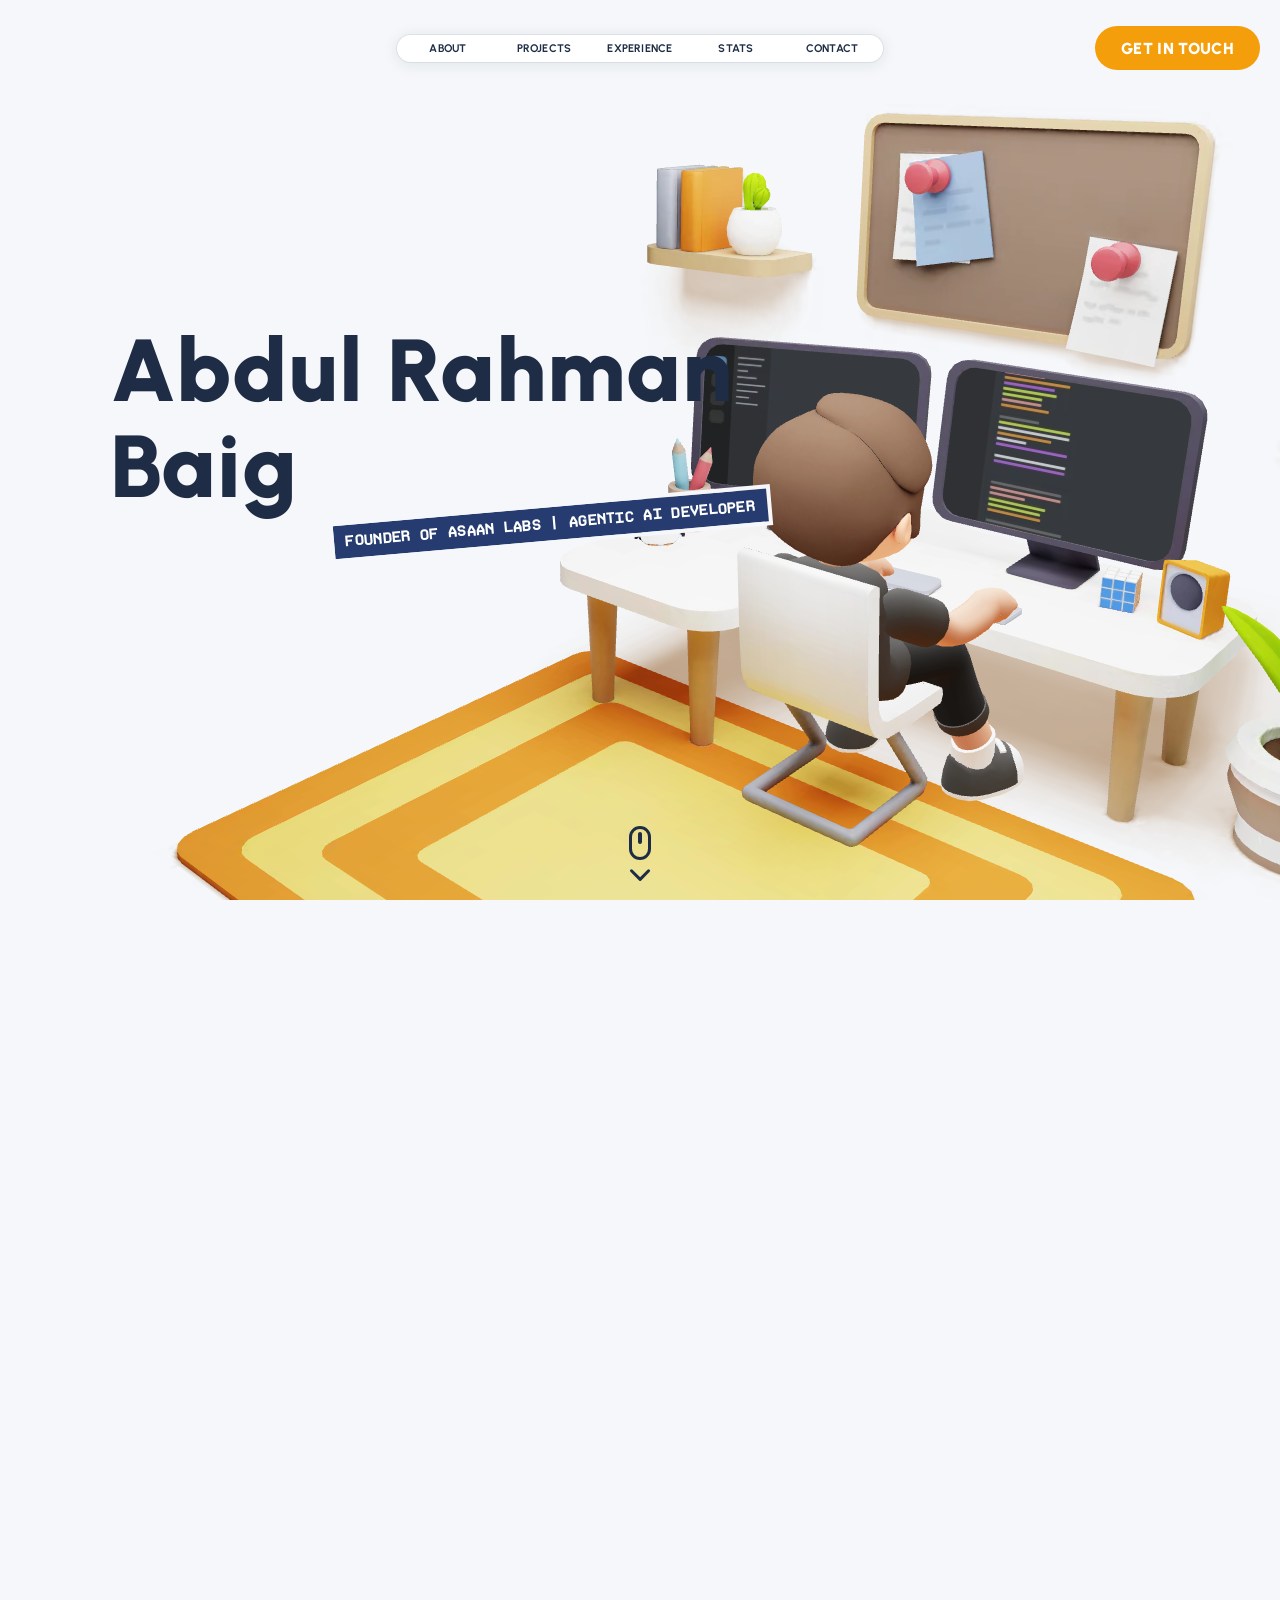
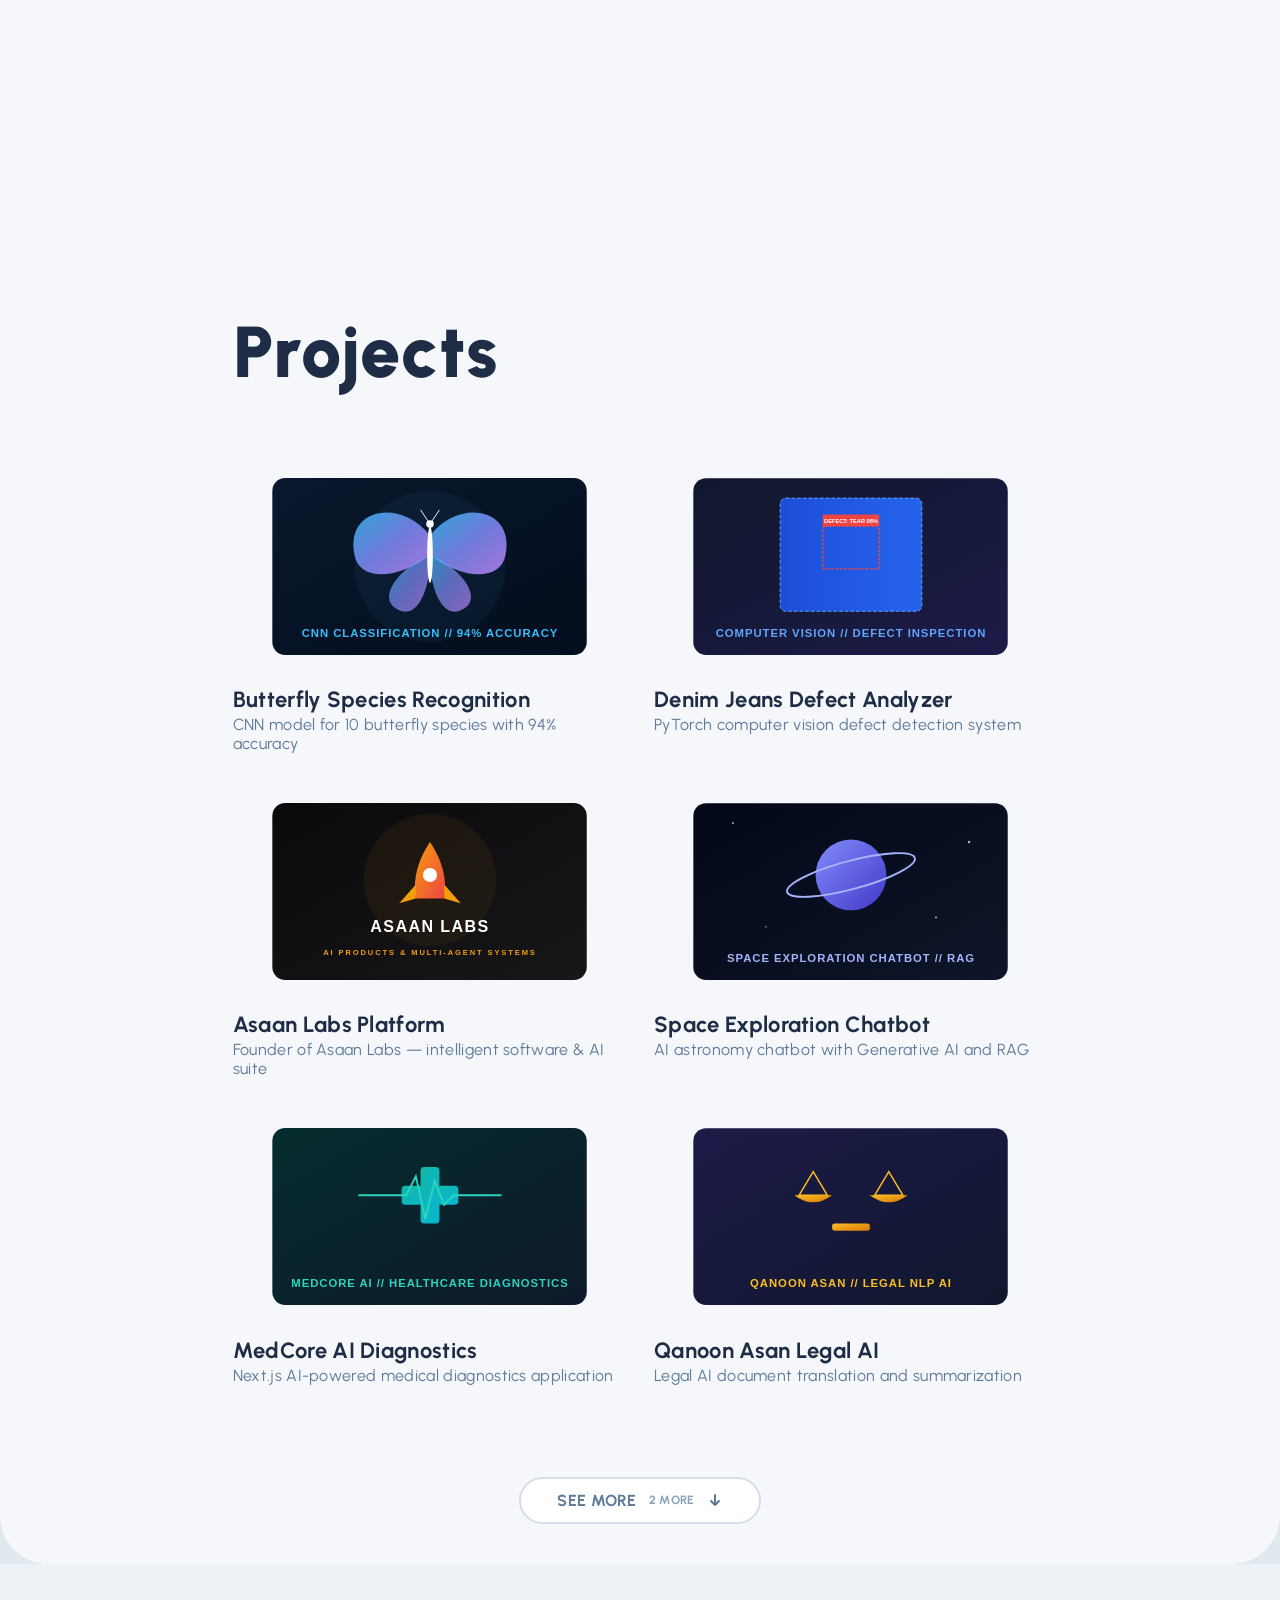
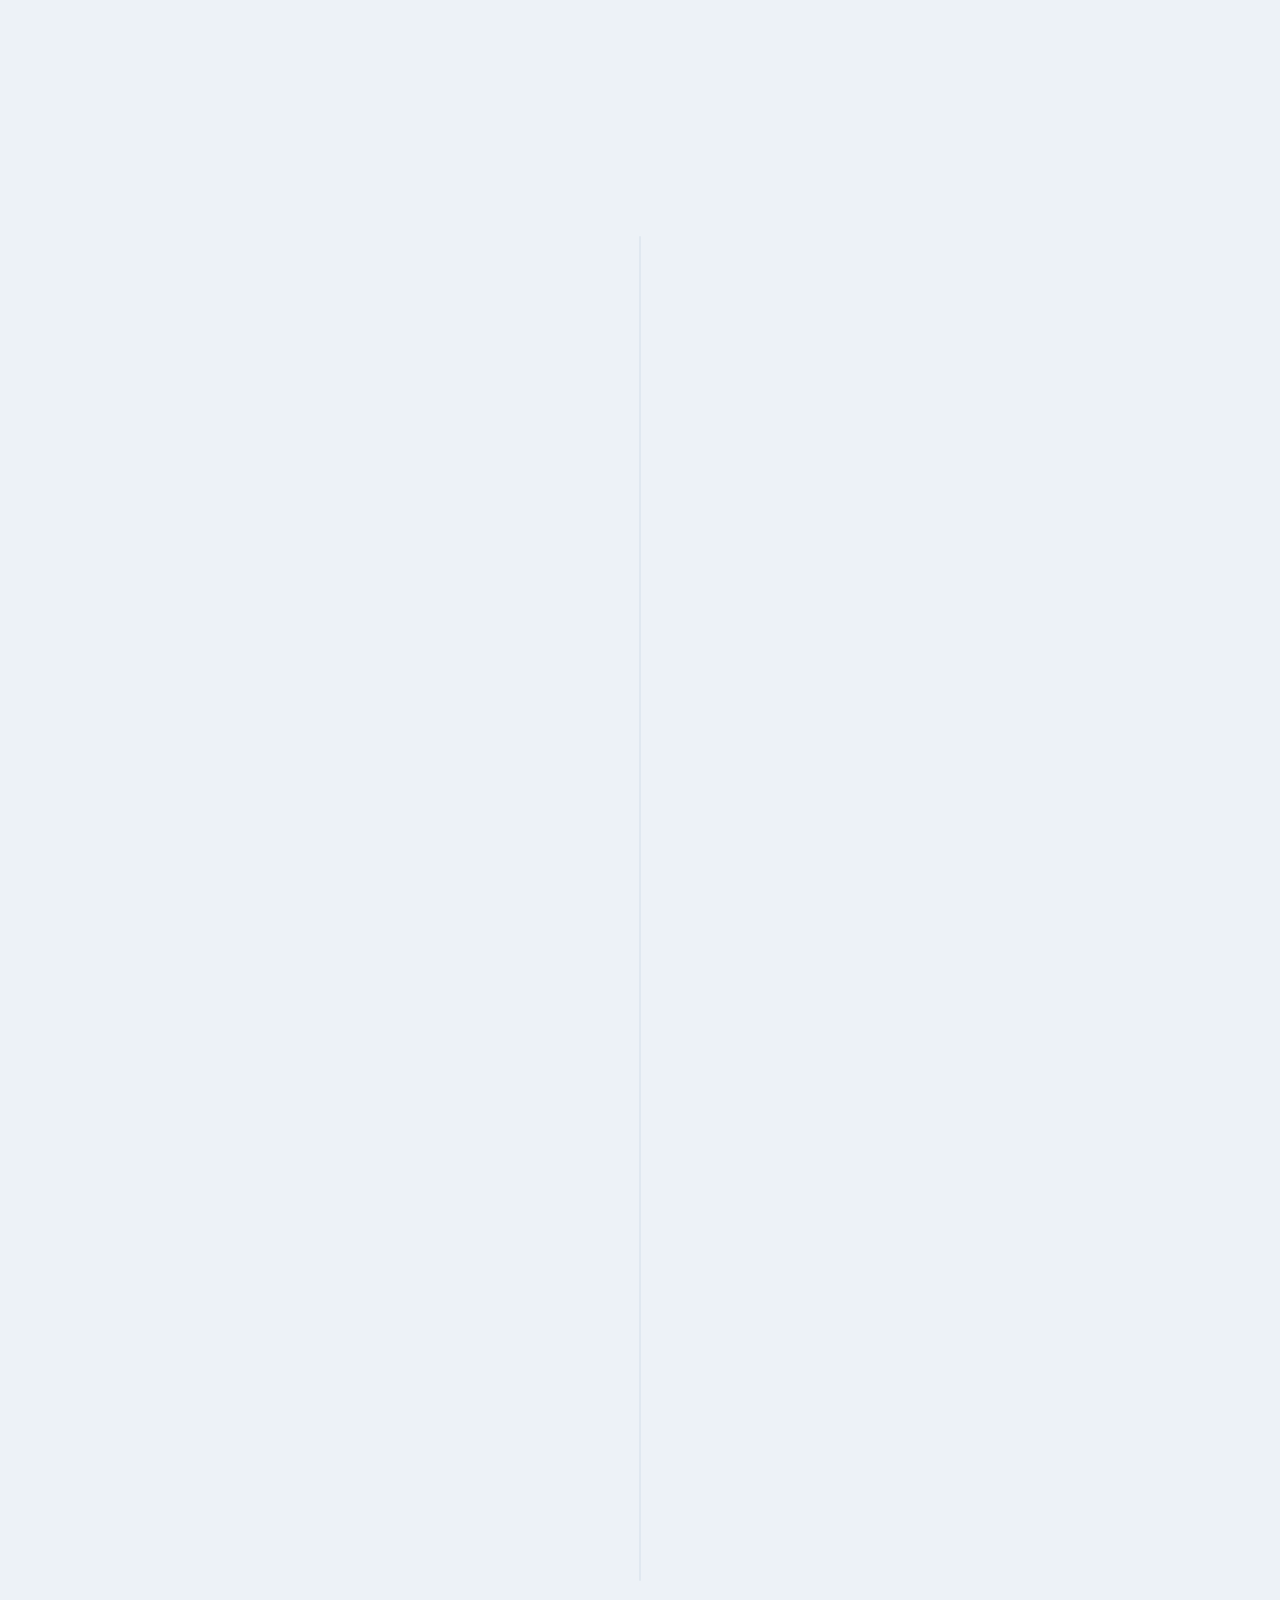
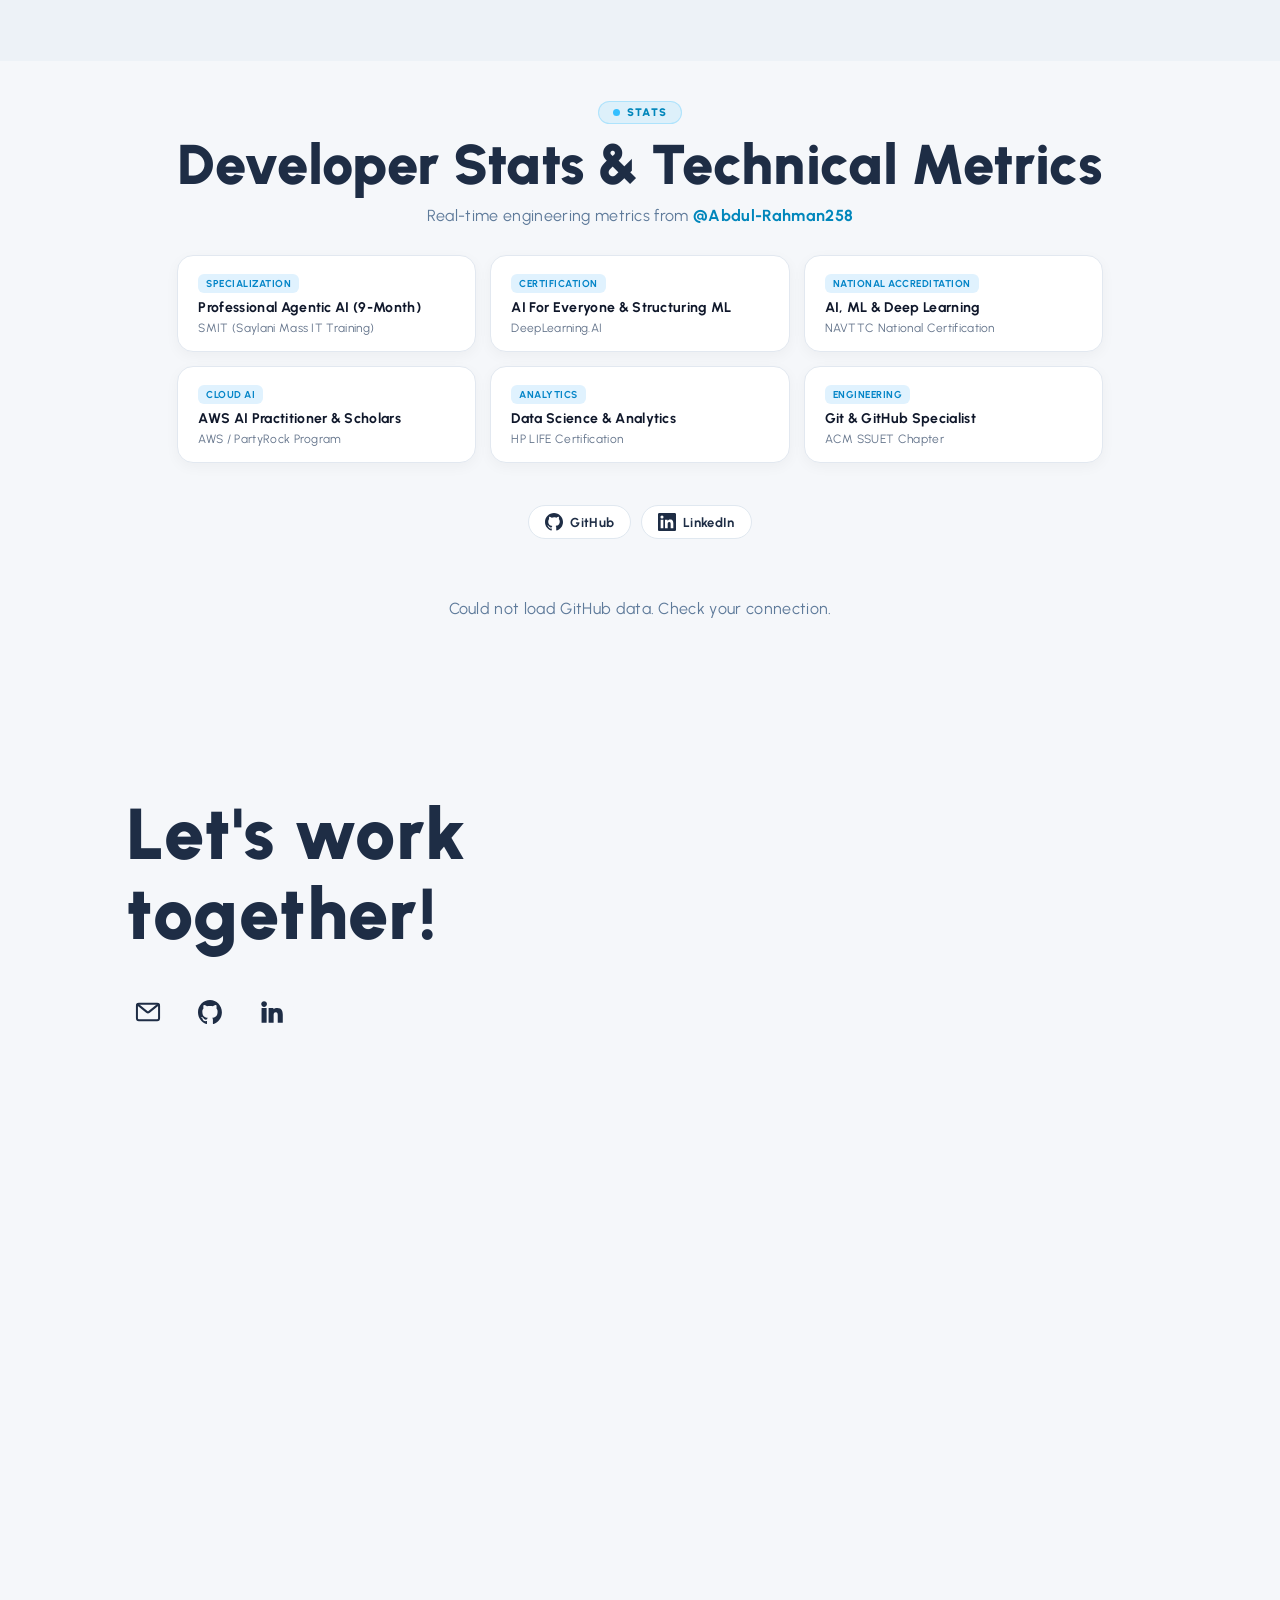
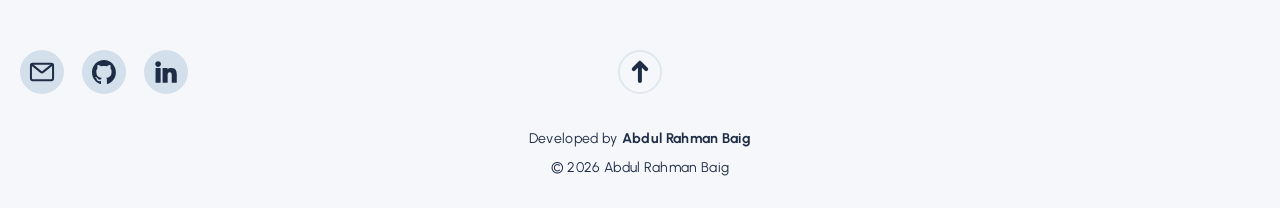
==== commit 99f19eef: "Updates" ====
--- a/index.html
+++ b/index.html
@@ -1 +1 @@
-<!DOCTYPE html><html lang="en"><head><meta charSet="utf-8"/><meta name="viewport" content="width=device-width, initial-scale=1"/><link rel="preload" href="/fonts/urbanist-400.woff2" as="font" crossorigin="anonymous" type="font/woff2"/><link rel="preload" href="/fonts/urbanist-700.woff2" as="font" crossorigin="anonymous" type="font/woff2"/><link rel="preload" href="/fonts/urbanist-900.woff2" as="font" crossorigin="anonymous" type="font/woff2"/><link rel="preload" href="/fonts/pro-font-windows-400.woff2" as="font" crossorigin="anonymous" type="font/woff2"/><link rel="preload" href="/fonts/pro-font-windows-700.woff2" as="font" crossorigin="anonymous" type="font/woff2"/><link rel="stylesheet" href="/_next/static/chunks/23jkplrzyi981.css" data-precedence="next"/><link rel="preload" as="script" fetchPriority="low" href="/_next/static/chunks/1jq4o6yq14o4c.js"/><script src="/_next/static/chunks/3ntqy24tcldj6.js" async=""></script><script src="/_next/static/chunks/3hdj40qmts5sf.js" async=""></script><script src="/_next/static/chunks/turbopack-0135yb693mdzp.js" async=""></script><script src="/_next/static/chunks/158myu8e_yme3.js" async=""></script><script src="/_next/static/chunks/237qxi7mzq37n.js" async=""></script><link rel="preload" href="/assets/P5lYWOQS.css" as="style" crossorigin="anonymous"/><link rel="preload" href="/fonts/urbanist-400.woff2" as="font" type="font/woff2" crossorigin="anonymous"/><link rel="preload" href="/fonts/urbanist-700.woff2" as="font" type="font/woff2" crossorigin="anonymous"/><link rel="preload" href="/fonts/urbanist-900.woff2" as="font" type="font/woff2" crossorigin="anonymous"/><link rel="preload" href="/fonts/pro-font-windows-400.woff2" as="font" type="font/woff2" crossorigin="anonymous"/><link rel="preload" href="/fonts/pro-font-windows-700.woff2" as="font" type="font/woff2" crossorigin="anonymous"/><title>Abdul Rahman Baig | Founder of Asaan Labs &amp; Agentic AI Developer</title><meta name="description" content="Official portfolio of Abdul Rahman Baig — Founder of Asaan Labs and Full Stack AI Developer specializing in Agentic AI, Deep Learning, Computer Vision defect inspection, and scalable software systems."/><meta name="application-name" content="Abdul Rahman Baig Portfolio"/><link rel="author" href="https://www.devarbaig.me"/><meta name="author" content="Abdul Rahman Baig"/><meta name="keywords" content="Abdul Rahman Baig,devarbaig,Asaan Labs,Founder of Asaan Labs,Agentic AI Developer,AI Developer,Computer Vision Engineer,Deep Learning Specialist,PyTorch,TensorFlow,FastAPI,Next.js,Full Stack AI Developer,Karachi AI Developer,Pakistan AI Developer"/><meta name="creator" content="Abdul Rahman Baig"/><meta name="publisher" content="Asaan Labs"/><meta name="robots" content="index, follow"/><meta name="googlebot" content="index, follow, max-video-preview:-1, max-image-preview:large, max-snippet:-1"/><link rel="canonical" href="https://www.devarbaig.me"/><meta property="og:title" content="Abdul Rahman Baig | Founder of Asaan Labs &amp; Agentic AI Developer"/><meta property="og:description" content="Founder of Asaan Labs &amp; Full Stack AI Developer building intelligent applications at the intersection of deep learning, computer vision, and autonomous agentic systems."/><meta property="og:url" content="https://www.devarbaig.me"/><meta property="og:site_name" content="Abdul Rahman Baig Portfolio"/><meta property="og:locale" content="en_US"/><meta property="og:image" content="https://www.devarbaig.me/og-image.png"/><meta property="og:image:width" content="1200"/><meta property="og:image:height" content="630"/><meta property="og:image:alt" content="Abdul Rahman Baig - Founder of Asaan Labs | Agentic AI Developer"/><meta property="og:type" content="website"/><meta name="twitter:card" content="summary_large_image"/><meta name="twitter:creator" content="@devarbaig"/><meta name="twitter:title" content="Abdul Rahman Baig | Founder of Asaan Labs &amp; Agentic AI Developer"/><meta name="twitter:description" content="Founder of Asaan Labs &amp; Full Stack AI Developer building intelligent applications at the intersection of deep learning, computer vision, and autonomous agentic systems."/><meta name="twitter:image" content="https://www.devarbaig.me/og-image.png"/><link rel="shortcut icon" href="/meta/favicon.ico"/><link rel="icon" href="/meta/favicon.svg"/><link rel="apple-touch-icon" href="/meta/favicon-96x96.png"/><link rel="stylesheet" crossorigin="anonymous" href="/assets/P5lYWOQS.css"/><script type="application/ld+json">{"@context":"https://schema.org","@graph":[{"@type":"Person","@id":"https://www.devarbaig.me/#person","name":"Abdul Rahman Baig","jobTitle":"Founder of Asaan Labs & Agentic AI Developer","worksFor":{"@type":"Organization","name":"Asaan Labs","url":"https://github.com/Abdul-Rahman258/asaanlabs-website"},"alumniOf":{"@type":"EducationalOrganization","name":"Sir Syed University of Engineering and Technology (SSUET)"},"url":"https://www.devarbaig.me","image":"https://www.devarbaig.me/og-image.png","sameAs":["https://github.com/Abdul-Rahman258","https://www.linkedin.com/in/devarbaig"],"knowsAbout":["Agentic AI","Artificial Intelligence","Computer Vision","Deep Learning","PyTorch","TensorFlow","Next.js","FastAPI","Python"]},{"@type":"WebSite","@id":"https://www.devarbaig.me/#website","url":"https://www.devarbaig.me","name":"Abdul Rahman Baig Portfolio","publisher":{"@id":"https://www.devarbaig.me/#person"},"inLanguage":"en-US"}]}</script><script src="/_next/static/chunks/0cz1d0mv5g_q7.js" noModule=""></script></head><body class="is-loading"><div hidden=""><!--$--><!--/$--></div><div id="app"></div><div class="preloader" style="position:fixed;inset:0;z-index:9999;background:#f5f7fa;display:flex;flex-direction:column;align-items:center;justify-content:center;gap:20px"><div class="preloader-content" style="position:relative;width:80px;height:80px;display:flex;align-items:center;justify-content:center"><svg class="preloader-ring" viewBox="0 0 80 80" xmlns="http://www.w3.org/2000/svg" style="position:absolute;inset:0;width:80px;height:80px"><circle class="preloader-ring-track" cx="40" cy="40" r="32" fill="none" stroke="#d4dfec" stroke-width="3"></circle><circle class="preloader-ring-arc" cx="40" cy="40" r="32" fill="none" stroke="rgb(52,191,255)" stroke-width="3" stroke-linecap="round" stroke-dasharray="60 141"></circle></svg><span class="preloader-initials" style="position:relative;font-family:Arial,sans-serif;font-weight:900;font-size:22px;color:#1e2d45;letter-spacing:-1px;z-index:1">ARB</span></div><span class="preloader-label" style="font-family:Arial,sans-serif;font-size:14px;font-weight:700;color:#5e7a9a;letter-spacing:0.12em;text-transform:uppercase">Abdul Rahman Baig</span></div><!--$--><!--/$--><script src="/_next/static/chunks/1jq4o6yq14o4c.js" id="_R_" async=""></script><script>(self.__next_f=self.__next_f||[]).push([0])</script><script>self.__next_f.push([1,"1:\"$Sreact.fragment\"\n2:I[39756,[\"/_next/static/chunks/158myu8e_yme3.js\"],\"default\"]\n3:I[37457,[\"/_next/static/chunks/158myu8e_yme3.js\"],\"default\"]\n4:I[47257,[\"/_next/static/chunks/158myu8e_yme3.js\"],\"ClientPageRoot\"]\n5:I[52683,[\"/_next/static/chunks/158myu8e_yme3.js\",\"/_next/static/chunks/237qxi7mzq37n.js\"],\"default\"]\n8:I[97367,[\"/_next/static/chunks/158myu8e_yme3.js\"],\"OutletBoundary\"]\n9:\"$Sreact.suspense\"\nb:I[97367,[\"/_next/static/chunks/158myu8e_yme3.js\"],\"ViewportBoundary\"]\nd:I[97367,[\"/_next/static/chunks/158myu8e_yme3.js\"],\"MetadataBoundary\"]\nf:I[68027,[\"/_next/static/chunks/158myu8e_yme3.js\"],\"default\",1]\n:HL[\"/_next/static/chunks/23jkplrzyi981.css\",\"style\"]\n:HL[\"/fonts/urbanist-400.woff2\",\"font\",{\"crossOrigin\":\"anonymous\",\"type\":\"font/woff2\"}]\n:HL[\"/fonts/urbanist-700.woff2\",\"font\",{\"crossOrigin\":\"anonymous\",\"type\":\"font/woff2\"}]\n:HL[\"/fonts/urbanist-900.woff2\",\"font\",{\"crossOrigin\":\"anonymous\",\"type\":\"font/woff2\"}]\n:HL[\"/fonts/pro-font-windows-400.woff2\",\"font\",{\"crossOrigin\":\"anonymous\",\"type\":\"font/woff2\"}]\n:HL[\"/fonts/pro-font-windows-700.woff2\",\"font\",{\"crossOrigin\":\"anonymous\",\"type\":\"font/woff2\"}]\n:HL[\"/assets/P5lYWOQS.css\",\"style\",{\"crossOrigin\":\"anonymous\"}]\n"])</script><script>self.__next_f.push([1,"0:{\"P\":null,\"c\":[\"\",\"\"],\"q\":\"\",\"i\":false,\"f\":[[[\"\",{\"children\":[\"__PAGE__\",{}]},\"$undefined\",\"$undefined\",16],[[\"$\",\"$1\",\"c\",{\"children\":[[[\"$\",\"link\",\"0\",{\"rel\":\"stylesheet\",\"href\":\"/_next/static/chunks/23jkplrzyi981.css\",\"precedence\":\"next\",\"crossOrigin\":\"$undefined\",\"nonce\":\"$undefined\"}],[\"$\",\"script\",\"script-0\",{\"src\":\"/_next/static/chunks/158myu8e_yme3.js\",\"async\":true,\"nonce\":\"$undefined\"}]],[\"$\",\"html\",null,{\"lang\":\"en\",\"children\":[[\"$\",\"head\",null,{\"children\":[[\"$\",\"link\",null,{\"rel\":\"preload\",\"href\":\"/fonts/urbanist-400.woff2\",\"as\":\"font\",\"type\":\"font/woff2\",\"crossOrigin\":\"anonymous\"}],[\"$\",\"link\",null,{\"rel\":\"preload\",\"href\":\"/fonts/urbanist-700.woff2\",\"as\":\"font\",\"type\":\"font/woff2\",\"crossOrigin\":\"anonymous\"}],[\"$\",\"link\",null,{\"rel\":\"preload\",\"href\":\"/fonts/urbanist-900.woff2\",\"as\":\"font\",\"type\":\"font/woff2\",\"crossOrigin\":\"anonymous\"}],[\"$\",\"link\",null,{\"rel\":\"preload\",\"href\":\"/fonts/pro-font-windows-400.woff2\",\"as\":\"font\",\"type\":\"font/woff2\",\"crossOrigin\":\"anonymous\"}],[\"$\",\"link\",null,{\"rel\":\"preload\",\"href\":\"/fonts/pro-font-windows-700.woff2\",\"as\":\"font\",\"type\":\"font/woff2\",\"crossOrigin\":\"anonymous\"}],[\"$\",\"link\",null,{\"rel\":\"stylesheet\",\"crossOrigin\":\"anonymous\",\"href\":\"/assets/P5lYWOQS.css\"}],[\"$\",\"script\",null,{\"type\":\"application/ld+json\",\"dangerouslySetInnerHTML\":{\"__html\":\"{\\\"@context\\\":\\\"https://schema.org\\\",\\\"@graph\\\":[{\\\"@type\\\":\\\"Person\\\",\\\"@id\\\":\\\"https://www.devarbaig.me/#person\\\",\\\"name\\\":\\\"Abdul Rahman Baig\\\",\\\"jobTitle\\\":\\\"Founder of Asaan Labs \u0026 Agentic AI Developer\\\",\\\"worksFor\\\":{\\\"@type\\\":\\\"Organization\\\",\\\"name\\\":\\\"Asaan Labs\\\",\\\"url\\\":\\\"https://github.com/Abdul-Rahman258/asaanlabs-website\\\"},\\\"alumniOf\\\":{\\\"@type\\\":\\\"EducationalOrganization\\\",\\\"name\\\":\\\"Sir Syed University of Engineering and Technology (SSUET)\\\"},\\\"url\\\":\\\"https://www.devarbaig.me\\\",\\\"image\\\":\\\"https://www.devarbaig.me/og-image.png\\\",\\\"sameAs\\\":[\\\"https://github.com/Abdul-Rahman258\\\",\\\"https://www.linkedin.com/in/devarbaig\\\"],\\\"knowsAbout\\\":[\\\"Agentic AI\\\",\\\"Artificial Intelligence\\\",\\\"Computer Vision\\\",\\\"Deep Learning\\\",\\\"PyTorch\\\",\\\"TensorFlow\\\",\\\"Next.js\\\",\\\"FastAPI\\\",\\\"Python\\\"]},{\\\"@type\\\":\\\"WebSite\\\",\\\"@id\\\":\\\"https://www.devarbaig.me/#website\\\",\\\"url\\\":\\\"https://www.devarbaig.me\\\",\\\"name\\\":\\\"Abdul Rahman Baig Portfolio\\\",\\\"publisher\\\":{\\\"@id\\\":\\\"https://www.devarbaig.me/#person\\\"},\\\"inLanguage\\\":\\\"en-US\\\"}]}\"}}]]}],[\"$\",\"body\",null,{\"className\":\"is-loading\",\"children\":[\"$\",\"$L2\",null,{\"parallelRouterKey\":\"children\",\"error\":\"$undefined\",\"errorStyles\":\"$undefined\",\"errorScripts\":\"$undefined\",\"template\":[\"$\",\"$L3\",null,{}],\"templateStyles\":\"$undefined\",\"templateScripts\":\"$undefined\",\"notFound\":[[[\"$\",\"title\",null,{\"children\":\"404: This page could not be found.\"}],[\"$\",\"div\",null,{\"style\":{\"fontFamily\":\"system-ui,\\\"Segoe UI\\\",Roboto,Helvetica,Arial,sans-serif,\\\"Apple Color Emoji\\\",\\\"Segoe UI Emoji\\\"\",\"height\":\"100vh\",\"textAlign\":\"center\",\"display\":\"flex\",\"flexDirection\":\"column\",\"alignItems\":\"center\",\"justifyContent\":\"center\"},\"children\":[\"$\",\"div\",null,{\"children\":[[\"$\",\"style\",null,{\"dangerouslySetInnerHTML\":{\"__html\":\"body{color:#000;background:#fff;margin:0}.next-error-h1{border-right:1px solid rgba(0,0,0,.3)}@media (prefers-color-scheme:dark){body{color:#fff;background:#000}.next-error-h1{border-right:1px solid rgba(255,255,255,.3)}}\"}}],[\"$\",\"h1\",null,{\"className\":\"next-error-h1\",\"style\":{\"display\":\"inline-block\",\"margin\":\"0 20px 0 0\",\"padding\":\"0 23px 0 0\",\"fontSize\":24,\"fontWeight\":500,\"verticalAlign\":\"top\",\"lineHeight\":\"49px\"},\"children\":404}],[\"$\",\"div\",null,{\"style\":{\"display\":\"inline-block\"},\"children\":[\"$\",\"h2\",null,{\"style\":{\"fontSize\":14,\"fontWeight\":400,\"lineHeight\":\"49px\",\"margin\":0},\"children\":\"This page could not be found.\"}]}]]}]}]],[]],\"forbidden\":\"$undefined\",\"unauthorized\":\"$undefined\"}]}]]}]]}],{\"children\":[[\"$\",\"$1\",\"c\",{\"children\":[[\"$\",\"$L4\",null,{\"Component\":\"$5\",\"serverProvidedParams\":{\"searchParams\":{},\"params\":{},\"promises\":[\"$@6\",\"$@7\"]}}],[[\"$\",\"script\",\"script-0\",{\"src\":\"/_next/static/chunks/237qxi7mzq37n.js\",\"async\":true,\"nonce\":\"$undefined\"}]],[\"$\",\"$L8\",null,{\"children\":[\"$\",\"$9\",null,{\"name\":\"Next.MetadataOutlet\",\"children\":\"$@a\"}]}]]}],{},null,false,null]},null,false,null],[\"$\",\"$1\",\"h\",{\"children\":[null,[\"$\",\"$Lb\",null,{\"children\":\"$Lc\"}],[\"$\",\"div\",null,{\"hidden\":true,\"children\":[\"$\",\"$Ld\",null,{\"children\":[\"$\",\"$9\",null,{\"name\":\"Next.Metadata\",\"children\":\"$Le\"}]}]}],null]}],false]],\"m\":\"$undefined\",\"G\":[\"$f\",[[\"$\",\"link\",\"0\",{\"rel\":\"stylesheet\",\"href\":\"/_next/static/chunks/23jkplrzyi981.css\",\"precedence\":\"next\",\"crossOrigin\":\"$undefined\",\"nonce\":\"$undefined\"}]]],\"S\":true,\"h\":null,\"s\":\"$undefined\",\"l\":\"$undefined\",\"p\":\"$undefined\",\"d\":\"$undefined\",\"b\":\"6nyC2yWjAXsi9FkJn8itN\"}\n"])</script><script>self.__next_f.push([1,"6:{}\n7:\"$0:f:0:1:1:children:0:props:children:0:props:serverProvidedParams:params\"\n"])</script><script>self.__next_f.push([1,"c:[[\"$\",\"meta\",\"0\",{\"charSet\":\"utf-8\"}],[\"$\",\"meta\",\"1\",{\"name\":\"viewport\",\"content\":\"width=device-width, initial-scale=1\"}]]\n"])</script><script>self.__next_f.push([1,"10:I[27201,[\"/_next/static/chunks/158myu8e_yme3.js\"],\"IconMark\"]\na:null\n"])</script><script>self.__next_f.push([1,"e:[[\"$\",\"title\",\"0\",{\"children\":\"Abdul Rahman Baig | Founder of Asaan Labs \u0026 Agentic AI Developer\"}],[\"$\",\"meta\",\"1\",{\"name\":\"description\",\"content\":\"Official portfolio of Abdul Rahman Baig — Founder of Asaan Labs and Full Stack AI Developer specializing in Agentic AI, Deep Learning, Computer Vision defect inspection, and scalable software systems.\"}],[\"$\",\"meta\",\"2\",{\"name\":\"application-name\",\"content\":\"Abdul Rahman Baig Portfolio\"}],[\"$\",\"link\",\"3\",{\"rel\":\"author\",\"href\":\"https://www.devarbaig.me\"}],[\"$\",\"meta\",\"4\",{\"name\":\"author\",\"content\":\"Abdul Rahman Baig\"}],[\"$\",\"meta\",\"5\",{\"name\":\"keywords\",\"content\":\"Abdul Rahman Baig,devarbaig,Asaan Labs,Founder of Asaan Labs,Agentic AI Developer,AI Developer,Computer Vision Engineer,Deep Learning Specialist,PyTorch,TensorFlow,FastAPI,Next.js,Full Stack AI Developer,Karachi AI Developer,Pakistan AI Developer\"}],[\"$\",\"meta\",\"6\",{\"name\":\"creator\",\"content\":\"Abdul Rahman Baig\"}],[\"$\",\"meta\",\"7\",{\"name\":\"publisher\",\"content\":\"Asaan Labs\"}],[\"$\",\"meta\",\"8\",{\"name\":\"robots\",\"content\":\"index, follow\"}],[\"$\",\"meta\",\"9\",{\"name\":\"googlebot\",\"content\":\"index, follow, max-video-preview:-1, max-image-preview:large, max-snippet:-1\"}],[\"$\",\"link\",\"10\",{\"rel\":\"canonical\",\"href\":\"https://www.devarbaig.me\"}],[\"$\",\"meta\",\"11\",{\"property\":\"og:title\",\"content\":\"Abdul Rahman Baig | Founder of Asaan Labs \u0026 Agentic AI Developer\"}],[\"$\",\"meta\",\"12\",{\"property\":\"og:description\",\"content\":\"Founder of Asaan Labs \u0026 Full Stack AI Developer building intelligent applications at the intersection of deep learning, computer vision, and autonomous agentic systems.\"}],[\"$\",\"meta\",\"13\",{\"property\":\"og:url\",\"content\":\"https://www.devarbaig.me\"}],[\"$\",\"meta\",\"14\",{\"property\":\"og:site_name\",\"content\":\"Abdul Rahman Baig Portfolio\"}],[\"$\",\"meta\",\"15\",{\"property\":\"og:locale\",\"content\":\"en_US\"}],[\"$\",\"meta\",\"16\",{\"property\":\"og:image\",\"content\":\"https://www.devarbaig.me/og-image.png\"}],[\"$\",\"meta\",\"17\",{\"property\":\"og:image:width\",\"content\":\"1200\"}],[\"$\",\"meta\",\"18\",{\"property\":\"og:image:height\",\"content\":\"630\"}],[\"$\",\"meta\",\"19\",{\"property\":\"og:image:alt\",\"content\":\"Abdul Rahman Baig - Founder of Asaan Labs | Agentic AI Developer\"}],[\"$\",\"meta\",\"20\",{\"property\":\"og:type\",\"content\":\"website\"}],[\"$\",\"meta\",\"21\",{\"name\":\"twitter:card\",\"content\":\"summary_large_image\"}],[\"$\",\"meta\",\"22\",{\"name\":\"twitter:creator\",\"content\":\"@devarbaig\"}],[\"$\",\"meta\",\"23\",{\"name\":\"twitter:title\",\"content\":\"Abdul Rahman Baig | Founder of Asaan Labs \u0026 Agentic AI Developer\"}],[\"$\",\"meta\",\"24\",{\"name\":\"twitter:description\",\"content\":\"Founder of Asaan Labs \u0026 Full Stack AI Developer building intelligent applications at the intersection of deep learning, computer vision, and autonomous agentic systems.\"}],[\"$\",\"meta\",\"25\",{\"name\":\"twitter:image\",\"content\":\"https://www.devarbaig.me/og-image.png\"}],[\"$\",\"link\",\"26\",{\"rel\":\"shortcut icon\",\"href\":\"/meta/favicon.ico\"}],[\"$\",\"link\",\"27\",{\"rel\":\"icon\",\"href\":\"/meta/favicon.svg\"}],[\"$\",\"link\",\"28\",{\"rel\":\"apple-touch-icon\",\"href\":\"/meta/favicon-96x96.png\"}],[\"$\",\"$L10\",\"29\",{}]]\n"])</script></body></html>+<!DOCTYPE html><html lang="en"><head><meta charSet="utf-8"/><meta name="viewport" content="width=device-width, initial-scale=1"/><link rel="preload" href="/fonts/urbanist-400.woff2" as="font" crossorigin="anonymous" type="font/woff2"/><link rel="preload" href="/fonts/urbanist-700.woff2" as="font" crossorigin="anonymous" type="font/woff2"/><link rel="preload" href="/fonts/urbanist-900.woff2" as="font" crossorigin="anonymous" type="font/woff2"/><link rel="preload" href="/fonts/pro-font-windows-400.woff2" as="font" crossorigin="anonymous" type="font/woff2"/><link rel="preload" href="/fonts/pro-font-windows-700.woff2" as="font" crossorigin="anonymous" type="font/woff2"/><link rel="stylesheet" href="/_next/static/chunks/23jkplrzyi981.css" data-precedence="next"/><link rel="preload" as="script" fetchPriority="low" href="/_next/static/chunks/1jq4o6yq14o4c.js"/><script src="/_next/static/chunks/3ntqy24tcldj6.js" async=""></script><script src="/_next/static/chunks/3hdj40qmts5sf.js" async=""></script><script src="/_next/static/chunks/turbopack-0135yb693mdzp.js" async=""></script><script src="/_next/static/chunks/158myu8e_yme3.js" async=""></script><script src="/_next/static/chunks/237qxi7mzq37n.js" async=""></script><link rel="preload" href="/assets/P5lYWOQS.css" as="style" crossorigin="anonymous"/><link rel="preload" href="/fonts/urbanist-400.woff2" as="font" type="font/woff2" crossorigin="anonymous"/><link rel="preload" href="/fonts/urbanist-700.woff2" as="font" type="font/woff2" crossorigin="anonymous"/><link rel="preload" href="/fonts/urbanist-900.woff2" as="font" type="font/woff2" crossorigin="anonymous"/><link rel="preload" href="/fonts/pro-font-windows-400.woff2" as="font" type="font/woff2" crossorigin="anonymous"/><link rel="preload" href="/fonts/pro-font-windows-700.woff2" as="font" type="font/woff2" crossorigin="anonymous"/><title>Abdul Rahman Baig | Founder of Asaan Labs &amp; Agentic AI Developer</title><meta name="description" content="Official portfolio of Abdul Rahman Baig — Founder of Asaan Labs and Full Stack AI Developer specializing in Agentic AI, Deep Learning, Computer Vision defect inspection, and scalable software systems."/><meta name="application-name" content="Abdul Rahman Baig Portfolio"/><link rel="author" href="https://www.devarbaig.me"/><meta name="author" content="Abdul Rahman Baig"/><meta name="keywords" content="Abdul Rahman Baig,devarbaig,Asaan Labs,Founder of Asaan Labs,Agentic AI Developer,AI Developer,Computer Vision Engineer,Deep Learning Specialist,PyTorch,TensorFlow,FastAPI,Next.js,Full Stack AI Developer,Karachi AI Developer,Pakistan AI Developer"/><meta name="creator" content="Abdul Rahman Baig"/><meta name="publisher" content="Asaan Labs"/><meta name="robots" content="index, follow"/><meta name="googlebot" content="index, follow, max-video-preview:-1, max-image-preview:large, max-snippet:-1"/><link rel="canonical" href="https://www.devarbaig.me"/><meta property="og:title" content="Abdul Rahman Baig | Founder of Asaan Labs &amp; Agentic AI Developer"/><meta property="og:description" content="Founder of Asaan Labs &amp; Full Stack AI Developer building intelligent applications at the intersection of deep learning, computer vision, and autonomous agentic systems."/><meta property="og:url" content="https://www.devarbaig.me"/><meta property="og:site_name" content="Abdul Rahman Baig Portfolio"/><meta property="og:locale" content="en_US"/><meta property="og:image" content="https://www.devarbaig.me/og-image.png"/><meta property="og:image:width" content="1200"/><meta property="og:image:height" content="630"/><meta property="og:image:alt" content="Abdul Rahman Baig - Founder of Asaan Labs | Agentic AI Developer"/><meta property="og:type" content="website"/><meta name="twitter:card" content="summary_large_image"/><meta name="twitter:creator" content="@devarbaig"/><meta name="twitter:title" content="Abdul Rahman Baig | Founder of Asaan Labs &amp; Agentic AI Developer"/><meta name="twitter:description" content="Founder of Asaan Labs &amp; Full Stack AI Developer building intelligent applications at the intersection of deep learning, computer vision, and autonomous agentic systems."/><meta name="twitter:image" content="https://www.devarbaig.me/og-image.png"/><link rel="shortcut icon" href="/meta/favicon.ico?v=neural"/><link rel="icon" href="/meta/favicon.svg?v=neural"/><link rel="apple-touch-icon" href="/meta/favicon-96x96.png?v=neural"/><link rel="stylesheet" crossorigin="anonymous" href="/assets/P5lYWOQS.css"/><script type="application/ld+json">{"@context":"https://schema.org","@graph":[{"@type":"Person","@id":"https://www.devarbaig.me/#person","name":"Abdul Rahman Baig","jobTitle":"Founder of Asaan Labs & Agentic AI Developer","worksFor":{"@type":"Organization","name":"Asaan Labs","url":"https://github.com/Abdul-Rahman258/asaanlabs-website"},"alumniOf":{"@type":"EducationalOrganization","name":"Sir Syed University of Engineering and Technology (SSUET)"},"url":"https://www.devarbaig.me","image":"https://www.devarbaig.me/og-image.png","sameAs":["https://github.com/Abdul-Rahman258","https://www.linkedin.com/in/devarbaig"],"knowsAbout":["Agentic AI","Artificial Intelligence","Computer Vision","Deep Learning","PyTorch","TensorFlow","Next.js","FastAPI","Python"]},{"@type":"WebSite","@id":"https://www.devarbaig.me/#website","url":"https://www.devarbaig.me","name":"Abdul Rahman Baig Portfolio","publisher":{"@id":"https://www.devarbaig.me/#person"},"inLanguage":"en-US"}]}</script><script src="/_next/static/chunks/0cz1d0mv5g_q7.js" noModule=""></script></head><body class="is-loading"><div hidden=""><!--$--><!--/$--></div><div id="app"></div><div class="preloader" style="position:fixed;inset:0;z-index:9999;background:#f5f7fa;display:flex;flex-direction:column;align-items:center;justify-content:center;gap:20px"><div class="preloader-content" style="position:relative;width:80px;height:80px;display:flex;align-items:center;justify-content:center"><svg class="preloader-ring" viewBox="0 0 80 80" xmlns="http://www.w3.org/2000/svg" style="position:absolute;inset:0;width:80px;height:80px"><circle class="preloader-ring-track" cx="40" cy="40" r="32" fill="none" stroke="#d4dfec" stroke-width="3"></circle><circle class="preloader-ring-arc" cx="40" cy="40" r="32" fill="none" stroke="rgb(52,191,255)" stroke-width="3" stroke-linecap="round" stroke-dasharray="60 141"></circle></svg><span class="preloader-initials" style="position:relative;font-family:Arial,sans-serif;font-weight:900;font-size:22px;color:#1e2d45;letter-spacing:-1px;z-index:1">ARB</span></div><span class="preloader-label" style="font-family:Arial,sans-serif;font-size:14px;font-weight:700;color:#5e7a9a;letter-spacing:0.12em;text-transform:uppercase">Abdul Rahman Baig</span></div><!--$--><!--/$--><script src="/_next/static/chunks/1jq4o6yq14o4c.js" id="_R_" async=""></script><script>(self.__next_f=self.__next_f||[]).push([0])</script><script>self.__next_f.push([1,"1:\"$Sreact.fragment\"\n2:I[39756,[\"/_next/static/chunks/158myu8e_yme3.js\"],\"default\"]\n3:I[37457,[\"/_next/static/chunks/158myu8e_yme3.js\"],\"default\"]\n4:I[47257,[\"/_next/static/chunks/158myu8e_yme3.js\"],\"ClientPageRoot\"]\n5:I[52683,[\"/_next/static/chunks/158myu8e_yme3.js\",\"/_next/static/chunks/237qxi7mzq37n.js\"],\"default\"]\n8:I[97367,[\"/_next/static/chunks/158myu8e_yme3.js\"],\"OutletBoundary\"]\n9:\"$Sreact.suspense\"\nb:I[97367,[\"/_next/static/chunks/158myu8e_yme3.js\"],\"ViewportBoundary\"]\nd:I[97367,[\"/_next/static/chunks/158myu8e_yme3.js\"],\"MetadataBoundary\"]\nf:I[68027,[\"/_next/static/chunks/158myu8e_yme3.js\"],\"default\",1]\n:HL[\"/_next/static/chunks/23jkplrzyi981.css\",\"style\"]\n:HL[\"/fonts/urbanist-400.woff2\",\"font\",{\"crossOrigin\":\"anonymous\",\"type\":\"font/woff2\"}]\n:HL[\"/fonts/urbanist-700.woff2\",\"font\",{\"crossOrigin\":\"anonymous\",\"type\":\"font/woff2\"}]\n:HL[\"/fonts/urbanist-900.woff2\",\"font\",{\"crossOrigin\":\"anonymous\",\"type\":\"font/woff2\"}]\n:HL[\"/fonts/pro-font-windows-400.woff2\",\"font\",{\"crossOrigin\":\"anonymous\",\"type\":\"font/woff2\"}]\n:HL[\"/fonts/pro-font-windows-700.woff2\",\"font\",{\"crossOrigin\":\"anonymous\",\"type\":\"font/woff2\"}]\n:HL[\"/assets/P5lYWOQS.css\",\"style\",{\"crossOrigin\":\"anonymous\"}]\n"])</script><script>self.__next_f.push([1,"0:{\"P\":null,\"c\":[\"\",\"\"],\"q\":\"\",\"i\":false,\"f\":[[[\"\",{\"children\":[\"__PAGE__\",{}]},\"$undefined\",\"$undefined\",16],[[\"$\",\"$1\",\"c\",{\"children\":[[[\"$\",\"link\",\"0\",{\"rel\":\"stylesheet\",\"href\":\"/_next/static/chunks/23jkplrzyi981.css\",\"precedence\":\"next\",\"crossOrigin\":\"$undefined\",\"nonce\":\"$undefined\"}],[\"$\",\"script\",\"script-0\",{\"src\":\"/_next/static/chunks/158myu8e_yme3.js\",\"async\":true,\"nonce\":\"$undefined\"}]],[\"$\",\"html\",null,{\"lang\":\"en\",\"children\":[[\"$\",\"head\",null,{\"children\":[[\"$\",\"link\",null,{\"rel\":\"preload\",\"href\":\"/fonts/urbanist-400.woff2\",\"as\":\"font\",\"type\":\"font/woff2\",\"crossOrigin\":\"anonymous\"}],[\"$\",\"link\",null,{\"rel\":\"preload\",\"href\":\"/fonts/urbanist-700.woff2\",\"as\":\"font\",\"type\":\"font/woff2\",\"crossOrigin\":\"anonymous\"}],[\"$\",\"link\",null,{\"rel\":\"preload\",\"href\":\"/fonts/urbanist-900.woff2\",\"as\":\"font\",\"type\":\"font/woff2\",\"crossOrigin\":\"anonymous\"}],[\"$\",\"link\",null,{\"rel\":\"preload\",\"href\":\"/fonts/pro-font-windows-400.woff2\",\"as\":\"font\",\"type\":\"font/woff2\",\"crossOrigin\":\"anonymous\"}],[\"$\",\"link\",null,{\"rel\":\"preload\",\"href\":\"/fonts/pro-font-windows-700.woff2\",\"as\":\"font\",\"type\":\"font/woff2\",\"crossOrigin\":\"anonymous\"}],[\"$\",\"link\",null,{\"rel\":\"stylesheet\",\"crossOrigin\":\"anonymous\",\"href\":\"/assets/P5lYWOQS.css\"}],[\"$\",\"script\",null,{\"type\":\"application/ld+json\",\"dangerouslySetInnerHTML\":{\"__html\":\"{\\\"@context\\\":\\\"https://schema.org\\\",\\\"@graph\\\":[{\\\"@type\\\":\\\"Person\\\",\\\"@id\\\":\\\"https://www.devarbaig.me/#person\\\",\\\"name\\\":\\\"Abdul Rahman Baig\\\",\\\"jobTitle\\\":\\\"Founder of Asaan Labs \u0026 Agentic AI Developer\\\",\\\"worksFor\\\":{\\\"@type\\\":\\\"Organization\\\",\\\"name\\\":\\\"Asaan Labs\\\",\\\"url\\\":\\\"https://github.com/Abdul-Rahman258/asaanlabs-website\\\"},\\\"alumniOf\\\":{\\\"@type\\\":\\\"EducationalOrganization\\\",\\\"name\\\":\\\"Sir Syed University of Engineering and Technology (SSUET)\\\"},\\\"url\\\":\\\"https://www.devarbaig.me\\\",\\\"image\\\":\\\"https://www.devarbaig.me/og-image.png\\\",\\\"sameAs\\\":[\\\"https://github.com/Abdul-Rahman258\\\",\\\"https://www.linkedin.com/in/devarbaig\\\"],\\\"knowsAbout\\\":[\\\"Agentic AI\\\",\\\"Artificial Intelligence\\\",\\\"Computer Vision\\\",\\\"Deep Learning\\\",\\\"PyTorch\\\",\\\"TensorFlow\\\",\\\"Next.js\\\",\\\"FastAPI\\\",\\\"Python\\\"]},{\\\"@type\\\":\\\"WebSite\\\",\\\"@id\\\":\\\"https://www.devarbaig.me/#website\\\",\\\"url\\\":\\\"https://www.devarbaig.me\\\",\\\"name\\\":\\\"Abdul Rahman Baig Portfolio\\\",\\\"publisher\\\":{\\\"@id\\\":\\\"https://www.devarbaig.me/#person\\\"},\\\"inLanguage\\\":\\\"en-US\\\"}]}\"}}]]}],[\"$\",\"body\",null,{\"className\":\"is-loading\",\"children\":[\"$\",\"$L2\",null,{\"parallelRouterKey\":\"children\",\"error\":\"$undefined\",\"errorStyles\":\"$undefined\",\"errorScripts\":\"$undefined\",\"template\":[\"$\",\"$L3\",null,{}],\"templateStyles\":\"$undefined\",\"templateScripts\":\"$undefined\",\"notFound\":[[[\"$\",\"title\",null,{\"children\":\"404: This page could not be found.\"}],[\"$\",\"div\",null,{\"style\":{\"fontFamily\":\"system-ui,\\\"Segoe UI\\\",Roboto,Helvetica,Arial,sans-serif,\\\"Apple Color Emoji\\\",\\\"Segoe UI Emoji\\\"\",\"height\":\"100vh\",\"textAlign\":\"center\",\"display\":\"flex\",\"flexDirection\":\"column\",\"alignItems\":\"center\",\"justifyContent\":\"center\"},\"children\":[\"$\",\"div\",null,{\"children\":[[\"$\",\"style\",null,{\"dangerouslySetInnerHTML\":{\"__html\":\"body{color:#000;background:#fff;margin:0}.next-error-h1{border-right:1px solid rgba(0,0,0,.3)}@media (prefers-color-scheme:dark){body{color:#fff;background:#000}.next-error-h1{border-right:1px solid rgba(255,255,255,.3)}}\"}}],[\"$\",\"h1\",null,{\"className\":\"next-error-h1\",\"style\":{\"display\":\"inline-block\",\"margin\":\"0 20px 0 0\",\"padding\":\"0 23px 0 0\",\"fontSize\":24,\"fontWeight\":500,\"verticalAlign\":\"top\",\"lineHeight\":\"49px\"},\"children\":404}],[\"$\",\"div\",null,{\"style\":{\"display\":\"inline-block\"},\"children\":[\"$\",\"h2\",null,{\"style\":{\"fontSize\":14,\"fontWeight\":400,\"lineHeight\":\"49px\",\"margin\":0},\"children\":\"This page could not be found.\"}]}]]}]}]],[]],\"forbidden\":\"$undefined\",\"unauthorized\":\"$undefined\"}]}]]}]]}],{\"children\":[[\"$\",\"$1\",\"c\",{\"children\":[[\"$\",\"$L4\",null,{\"Component\":\"$5\",\"serverProvidedParams\":{\"searchParams\":{},\"params\":{},\"promises\":[\"$@6\",\"$@7\"]}}],[[\"$\",\"script\",\"script-0\",{\"src\":\"/_next/static/chunks/237qxi7mzq37n.js\",\"async\":true,\"nonce\":\"$undefined\"}]],[\"$\",\"$L8\",null,{\"children\":[\"$\",\"$9\",null,{\"name\":\"Next.MetadataOutlet\",\"children\":\"$@a\"}]}]]}],{},null,false,null]},null,false,null],[\"$\",\"$1\",\"h\",{\"children\":[null,[\"$\",\"$Lb\",null,{\"children\":\"$Lc\"}],[\"$\",\"div\",null,{\"hidden\":true,\"children\":[\"$\",\"$Ld\",null,{\"children\":[\"$\",\"$9\",null,{\"name\":\"Next.Metadata\",\"children\":\"$Le\"}]}]}],null]}],false]],\"m\":\"$undefined\",\"G\":[\"$f\",[[\"$\",\"link\",\"0\",{\"rel\":\"stylesheet\",\"href\":\"/_next/static/chunks/23jkplrzyi981.css\",\"precedence\":\"next\",\"crossOrigin\":\"$undefined\",\"nonce\":\"$undefined\"}]]],\"S\":true,\"h\":null,\"s\":\"$undefined\",\"l\":\"$undefined\",\"p\":\"$undefined\",\"d\":\"$undefined\",\"b\":\"R7C8mTx6QPT0bpFB3u-uR\"}\n"])</script><script>self.__next_f.push([1,"6:{}\n7:\"$0:f:0:1:1:children:0:props:children:0:props:serverProvidedParams:params\"\n"])</script><script>self.__next_f.push([1,"c:[[\"$\",\"meta\",\"0\",{\"charSet\":\"utf-8\"}],[\"$\",\"meta\",\"1\",{\"name\":\"viewport\",\"content\":\"width=device-width, initial-scale=1\"}]]\n"])</script><script>self.__next_f.push([1,"10:I[27201,[\"/_next/static/chunks/158myu8e_yme3.js\"],\"IconMark\"]\na:null\n"])</script><script>self.__next_f.push([1,"e:[[\"$\",\"title\",\"0\",{\"children\":\"Abdul Rahman Baig | Founder of Asaan Labs \u0026 Agentic AI Developer\"}],[\"$\",\"meta\",\"1\",{\"name\":\"description\",\"content\":\"Official portfolio of Abdul Rahman Baig — Founder of Asaan Labs and Full Stack AI Developer specializing in Agentic AI, Deep Learning, Computer Vision defect inspection, and scalable software systems.\"}],[\"$\",\"meta\",\"2\",{\"name\":\"application-name\",\"content\":\"Abdul Rahman Baig Portfolio\"}],[\"$\",\"link\",\"3\",{\"rel\":\"author\",\"href\":\"https://www.devarbaig.me\"}],[\"$\",\"meta\",\"4\",{\"name\":\"author\",\"content\":\"Abdul Rahman Baig\"}],[\"$\",\"meta\",\"5\",{\"name\":\"keywords\",\"content\":\"Abdul Rahman Baig,devarbaig,Asaan Labs,Founder of Asaan Labs,Agentic AI Developer,AI Developer,Computer Vision Engineer,Deep Learning Specialist,PyTorch,TensorFlow,FastAPI,Next.js,Full Stack AI Developer,Karachi AI Developer,Pakistan AI Developer\"}],[\"$\",\"meta\",\"6\",{\"name\":\"creator\",\"content\":\"Abdul Rahman Baig\"}],[\"$\",\"meta\",\"7\",{\"name\":\"publisher\",\"content\":\"Asaan Labs\"}],[\"$\",\"meta\",\"8\",{\"name\":\"robots\",\"content\":\"index, follow\"}],[\"$\",\"meta\",\"9\",{\"name\":\"googlebot\",\"content\":\"index, follow, max-video-preview:-1, max-image-preview:large, max-snippet:-1\"}],[\"$\",\"link\",\"10\",{\"rel\":\"canonical\",\"href\":\"https://www.devarbaig.me\"}],[\"$\",\"meta\",\"11\",{\"property\":\"og:title\",\"content\":\"Abdul Rahman Baig | Founder of Asaan Labs \u0026 Agentic AI Developer\"}],[\"$\",\"meta\",\"12\",{\"property\":\"og:description\",\"content\":\"Founder of Asaan Labs \u0026 Full Stack AI Developer building intelligent applications at the intersection of deep learning, computer vision, and autonomous agentic systems.\"}],[\"$\",\"meta\",\"13\",{\"property\":\"og:url\",\"content\":\"https://www.devarbaig.me\"}],[\"$\",\"meta\",\"14\",{\"property\":\"og:site_name\",\"content\":\"Abdul Rahman Baig Portfolio\"}],[\"$\",\"meta\",\"15\",{\"property\":\"og:locale\",\"content\":\"en_US\"}],[\"$\",\"meta\",\"16\",{\"property\":\"og:image\",\"content\":\"https://www.devarbaig.me/og-image.png\"}],[\"$\",\"meta\",\"17\",{\"property\":\"og:image:width\",\"content\":\"1200\"}],[\"$\",\"meta\",\"18\",{\"property\":\"og:image:height\",\"content\":\"630\"}],[\"$\",\"meta\",\"19\",{\"property\":\"og:image:alt\",\"content\":\"Abdul Rahman Baig - Founder of Asaan Labs | Agentic AI Developer\"}],[\"$\",\"meta\",\"20\",{\"property\":\"og:type\",\"content\":\"website\"}],[\"$\",\"meta\",\"21\",{\"name\":\"twitter:card\",\"content\":\"summary_large_image\"}],[\"$\",\"meta\",\"22\",{\"name\":\"twitter:creator\",\"content\":\"@devarbaig\"}],[\"$\",\"meta\",\"23\",{\"name\":\"twitter:title\",\"content\":\"Abdul Rahman Baig | Founder of Asaan Labs \u0026 Agentic AI Developer\"}],[\"$\",\"meta\",\"24\",{\"name\":\"twitter:description\",\"content\":\"Founder of Asaan Labs \u0026 Full Stack AI Developer building intelligent applications at the intersection of deep learning, computer vision, and autonomous agentic systems.\"}],[\"$\",\"meta\",\"25\",{\"name\":\"twitter:image\",\"content\":\"https://www.devarbaig.me/og-image.png\"}],[\"$\",\"link\",\"26\",{\"rel\":\"shortcut icon\",\"href\":\"/meta/favicon.ico?v=neural\"}],[\"$\",\"link\",\"27\",{\"rel\":\"icon\",\"href\":\"/meta/favicon.svg?v=neural\"}],[\"$\",\"link\",\"28\",{\"rel\":\"apple-touch-icon\",\"href\":\"/meta/favicon-96x96.png?v=neural\"}],[\"$\",\"$L10\",\"29\",{}]]\n"])</script></body></html>
